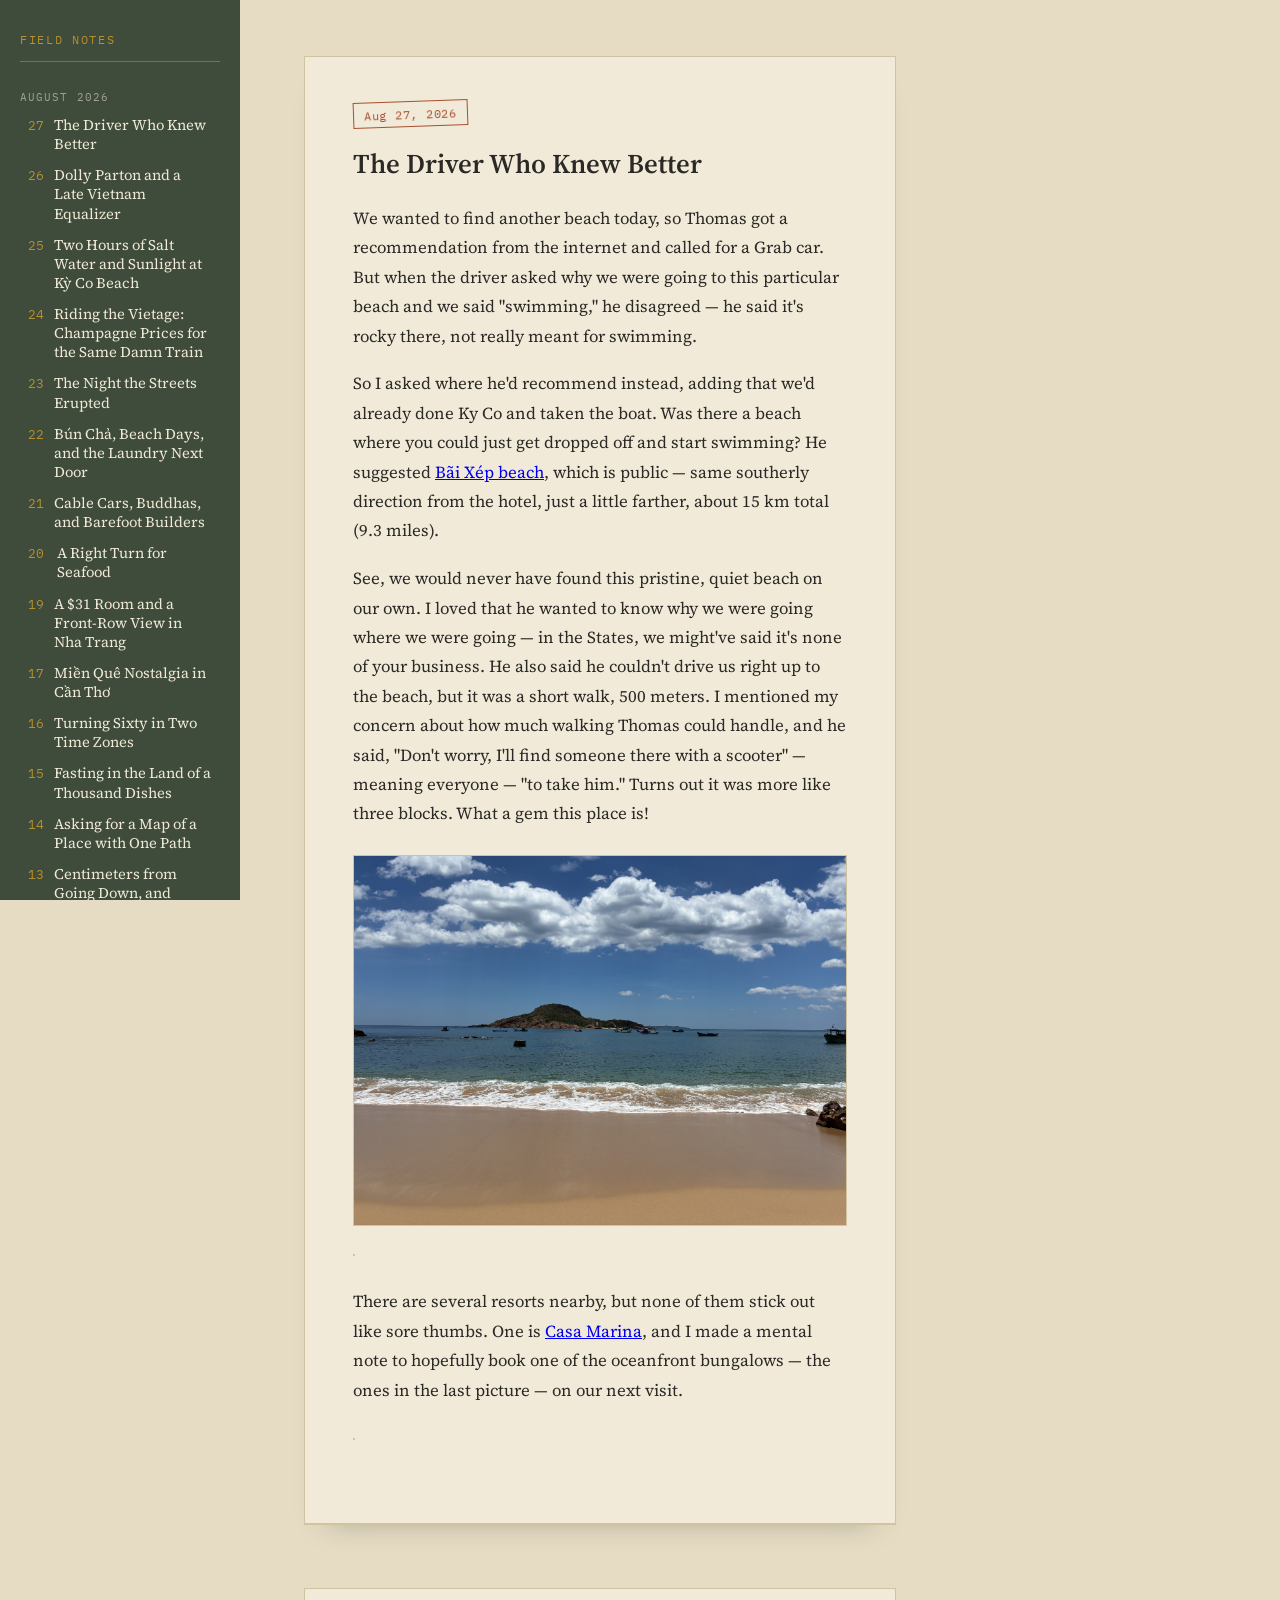
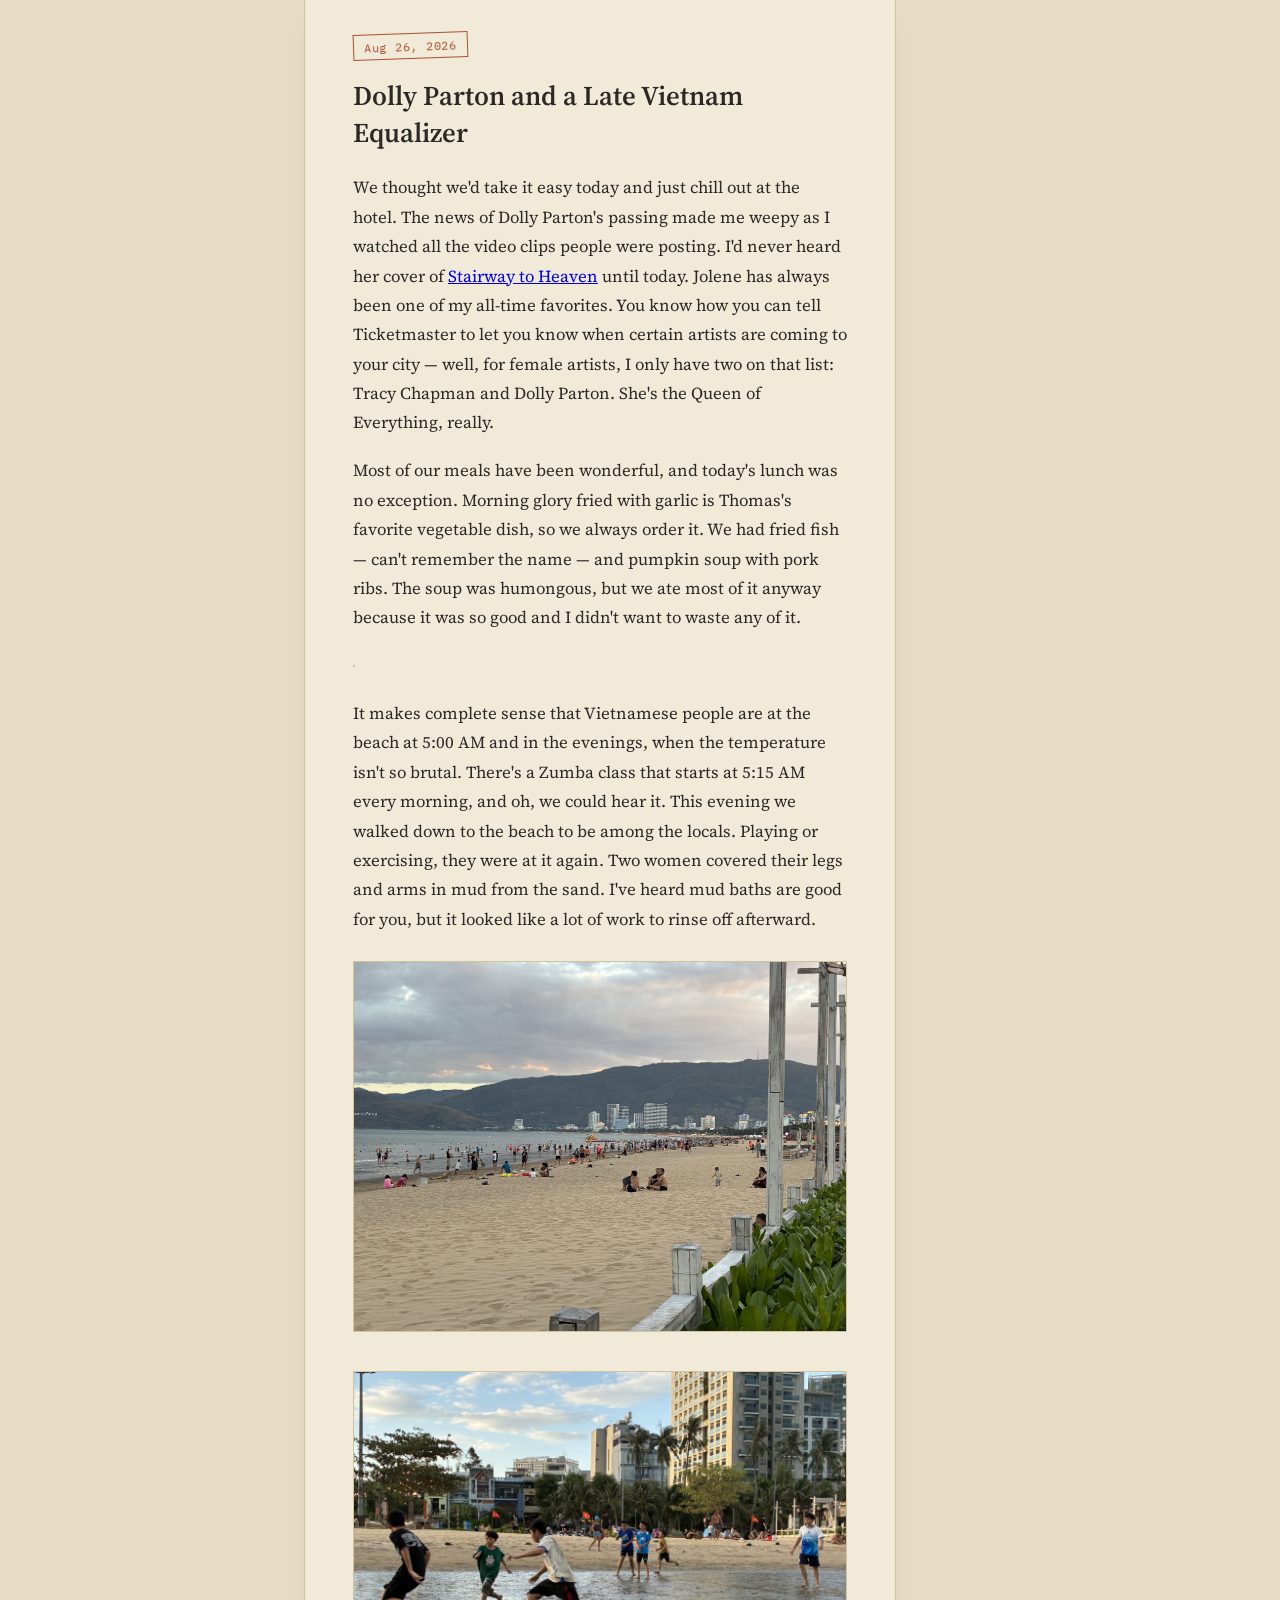
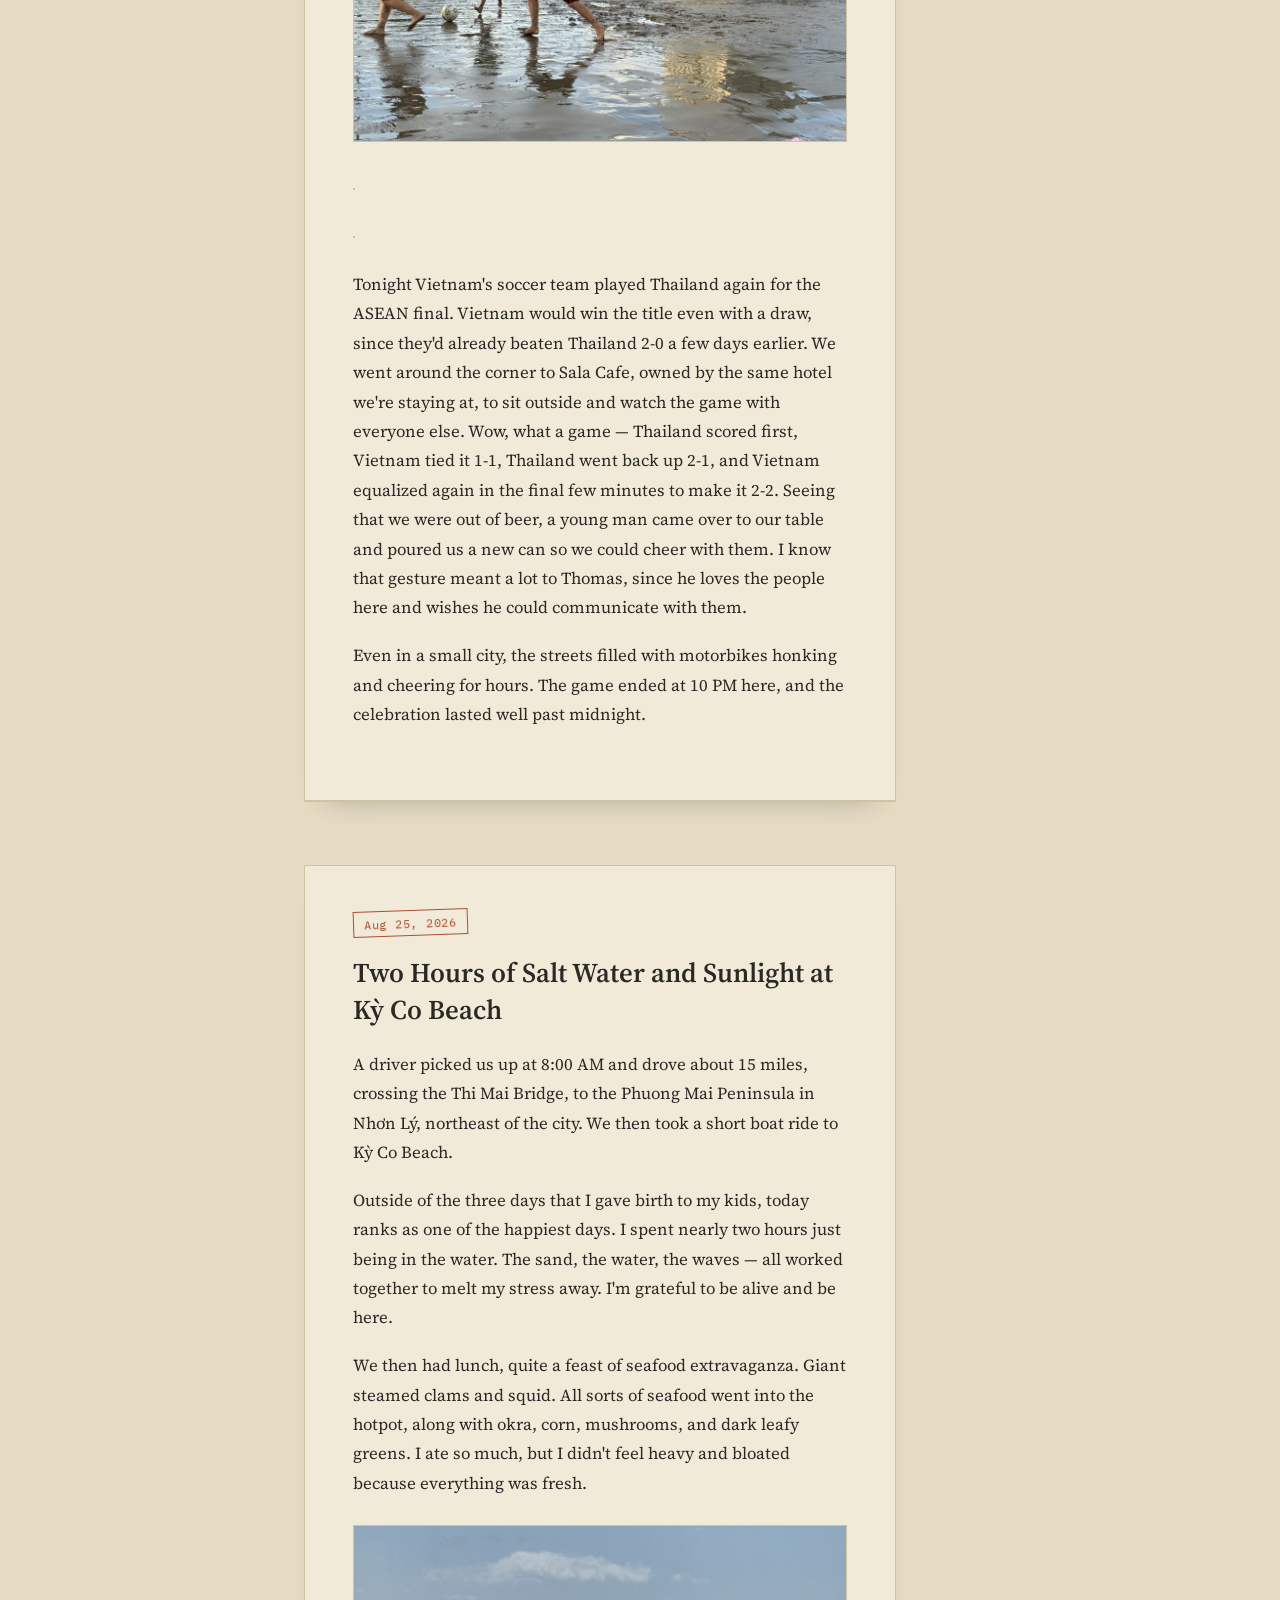
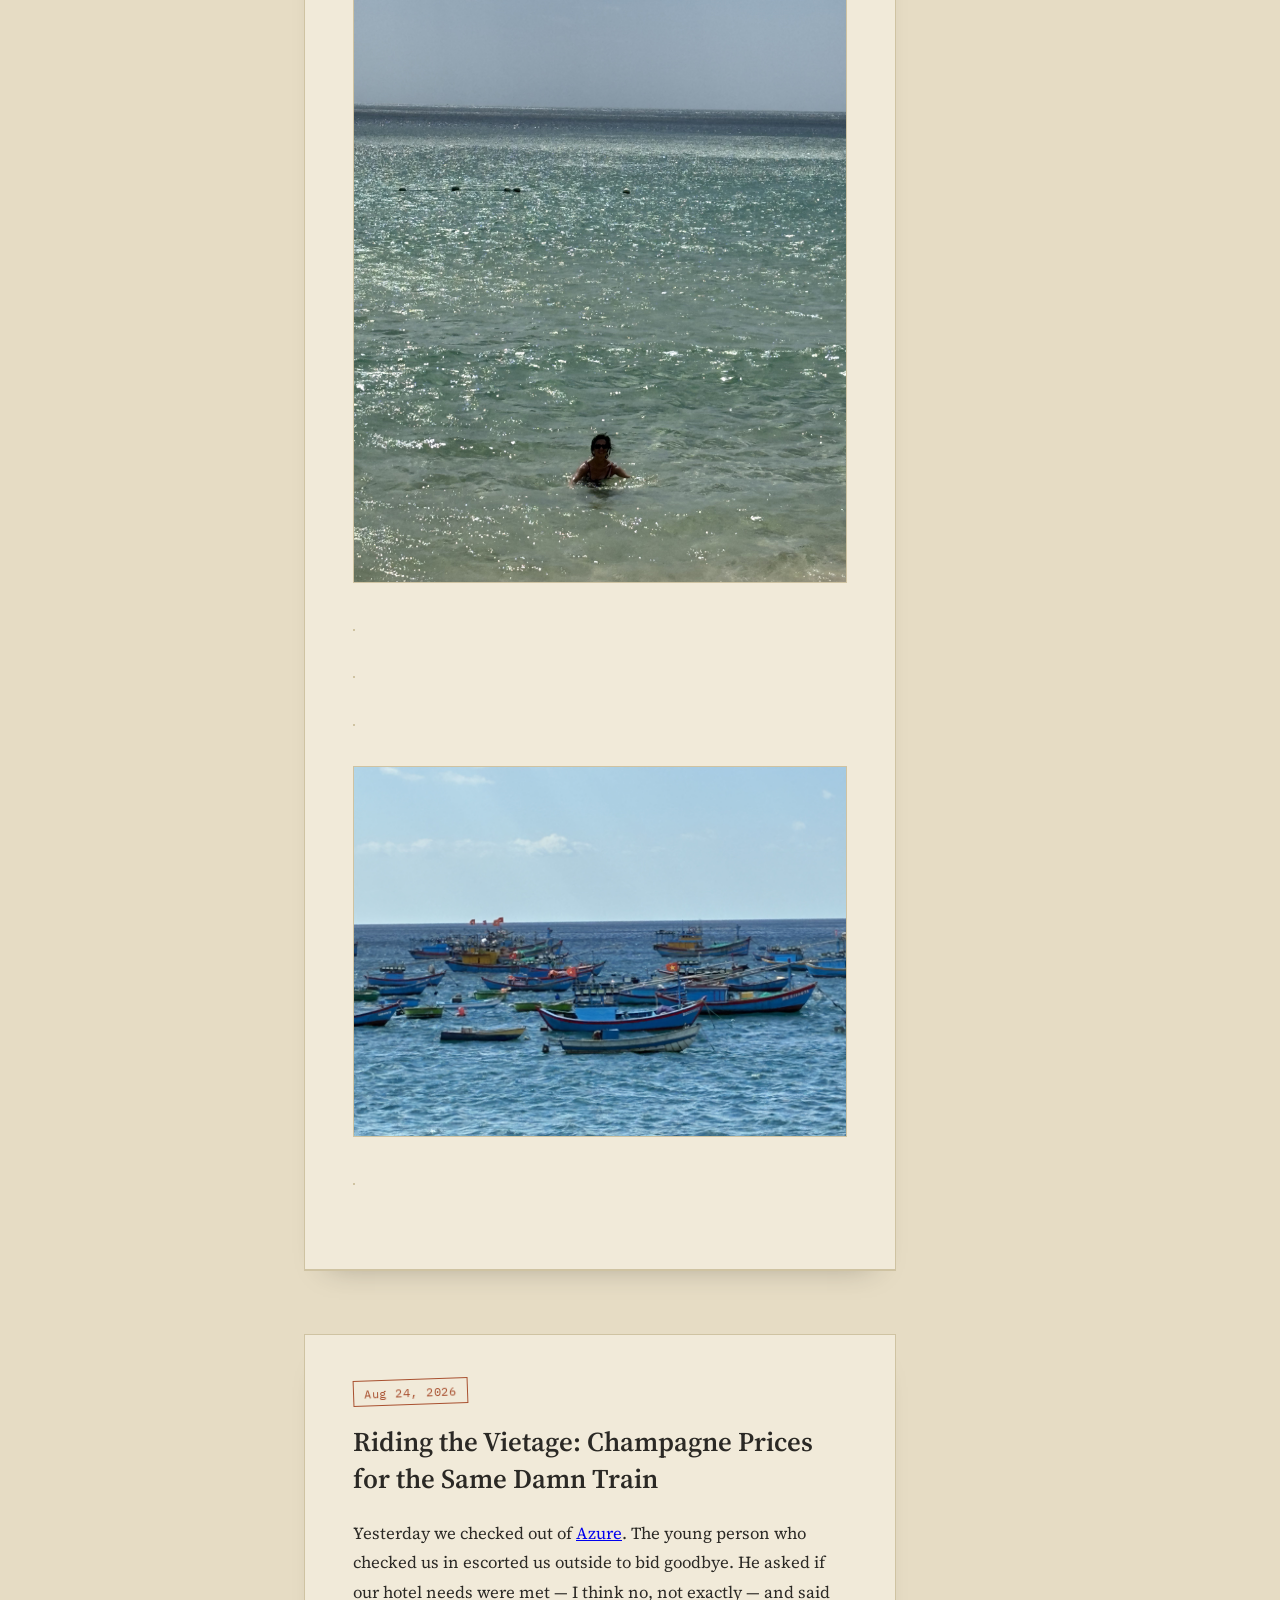
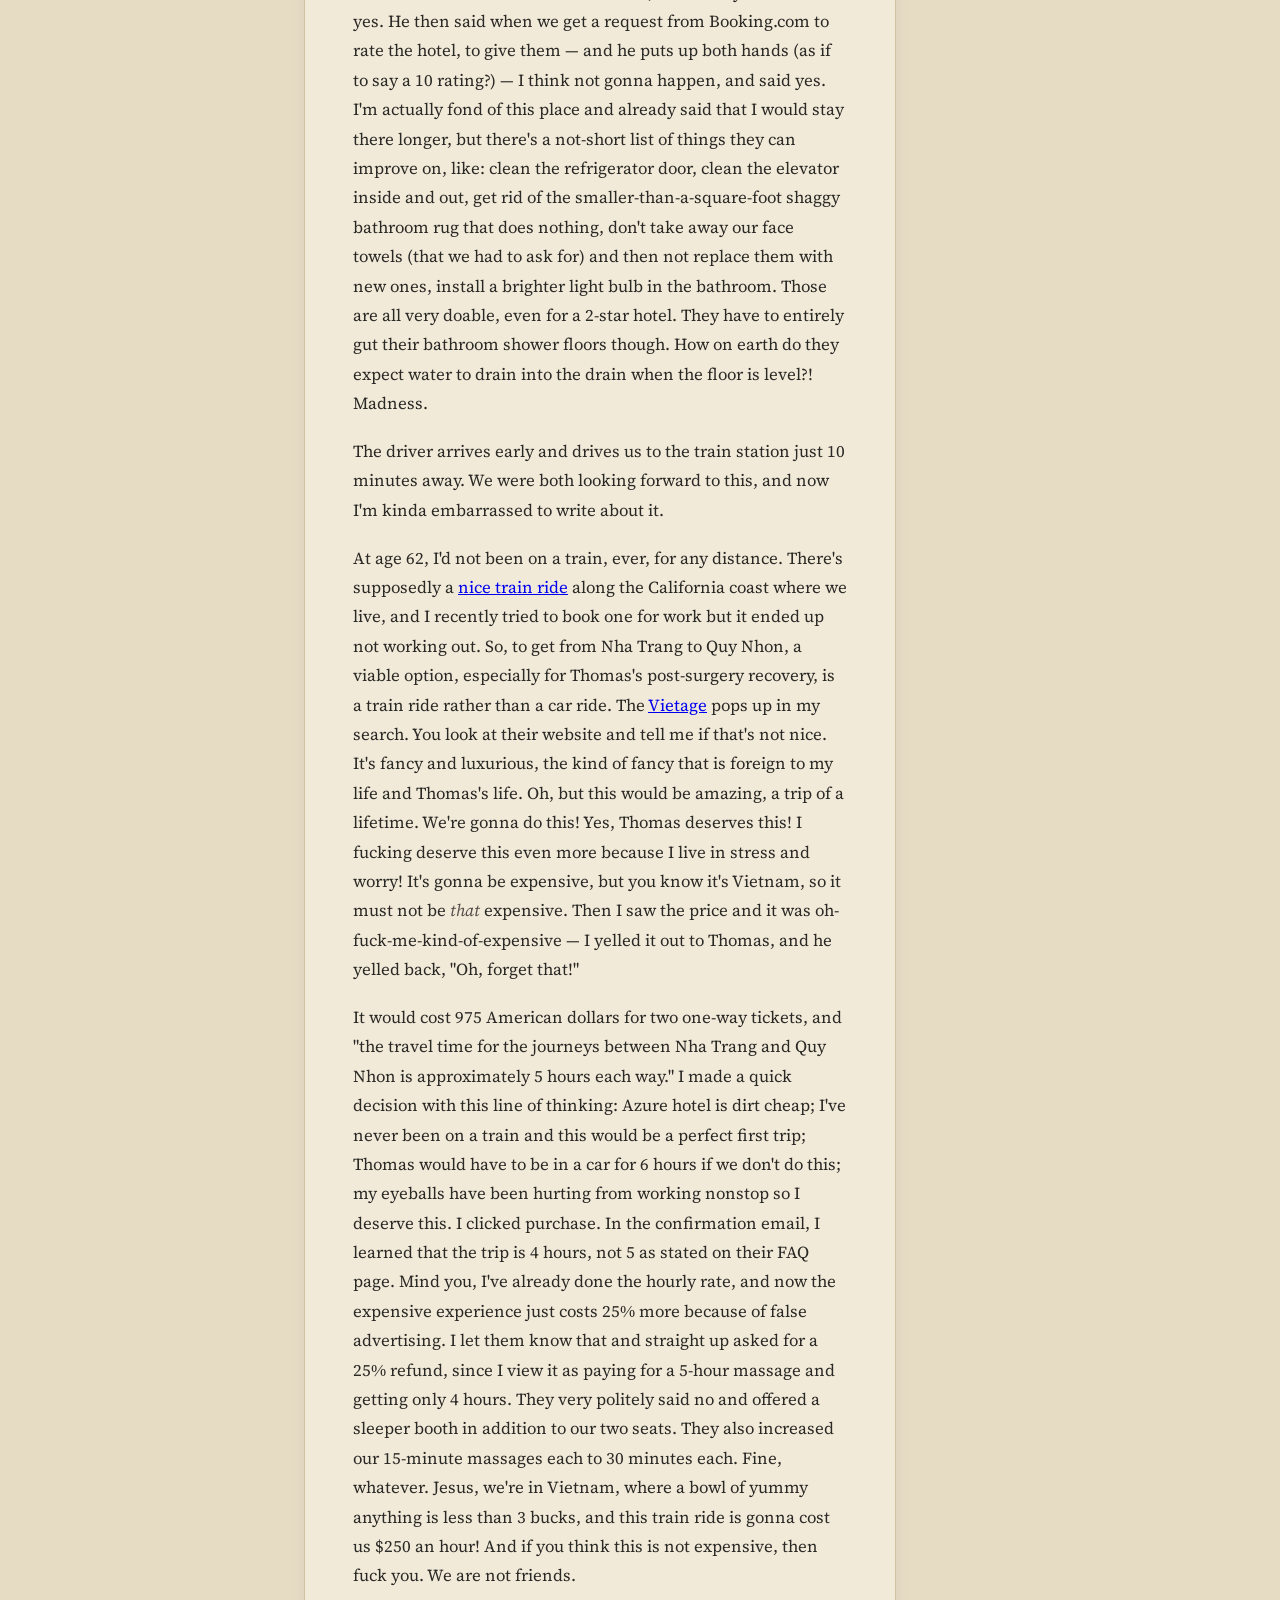
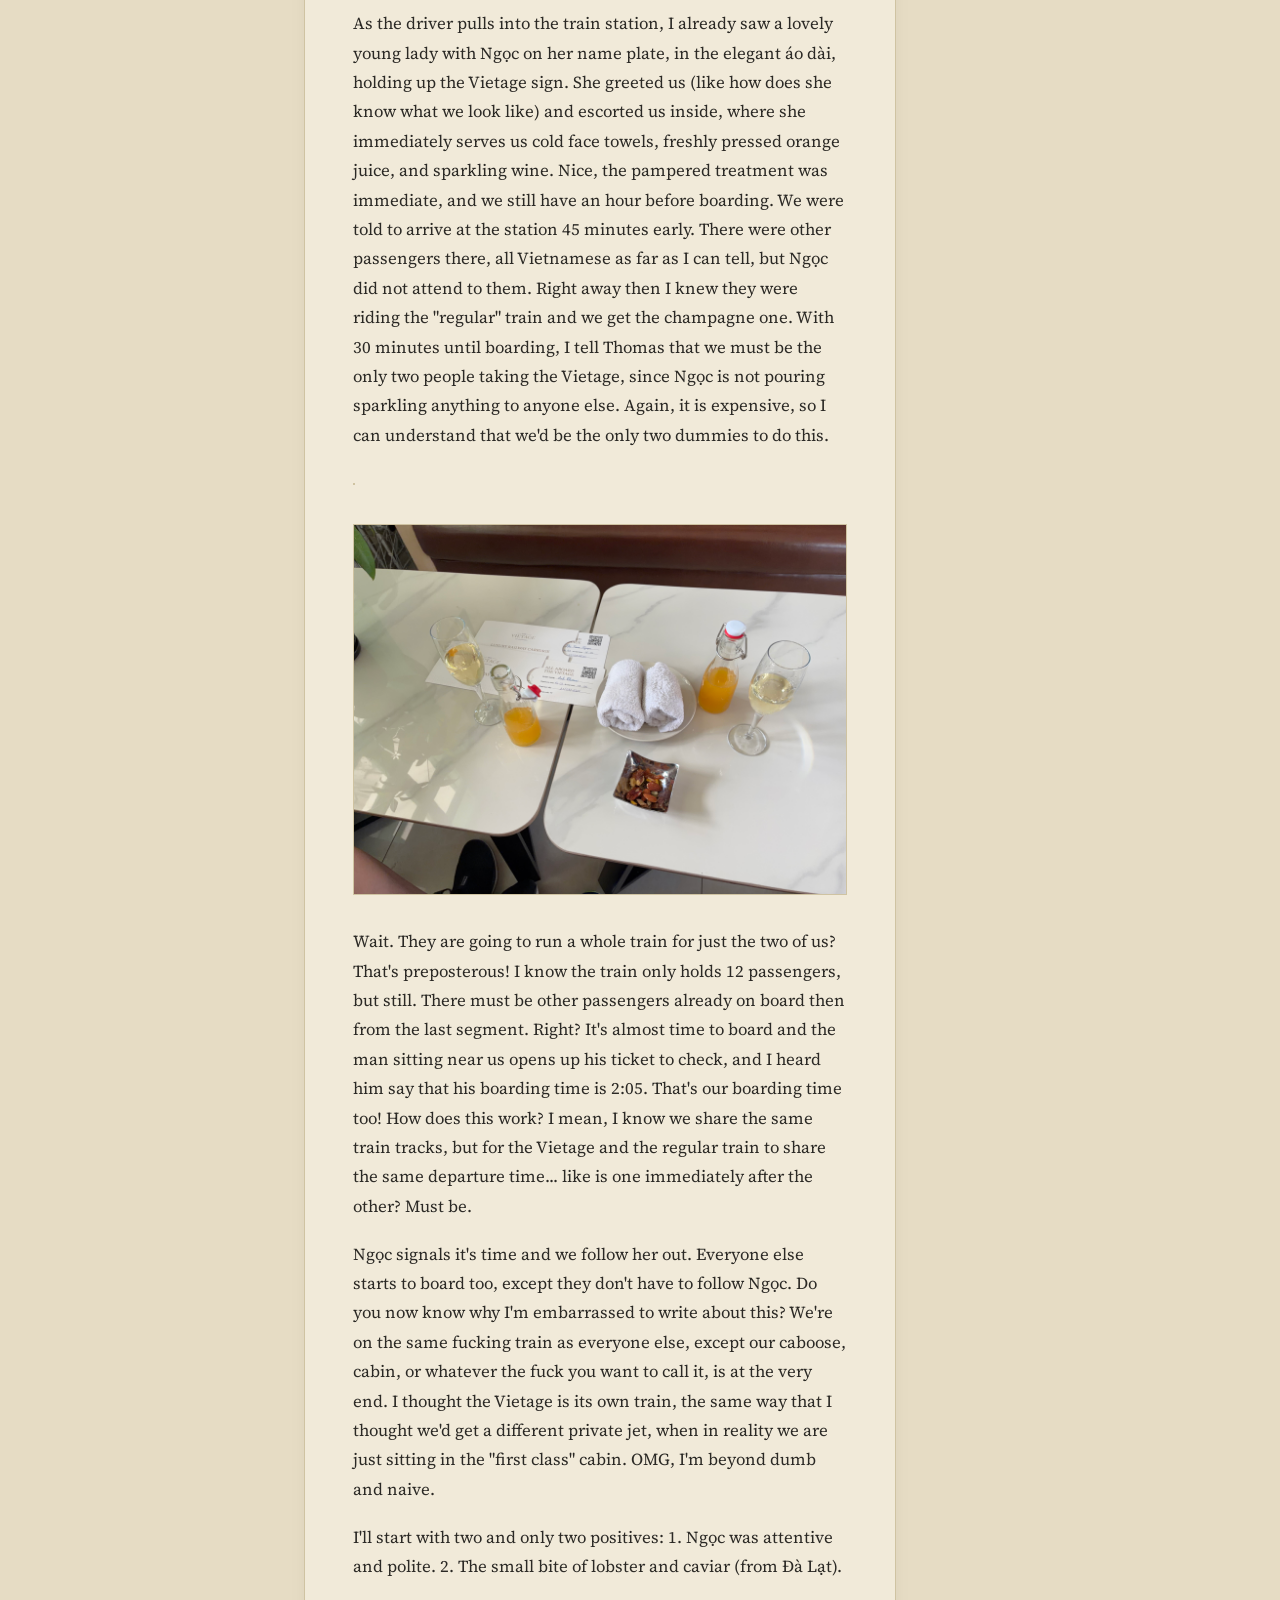
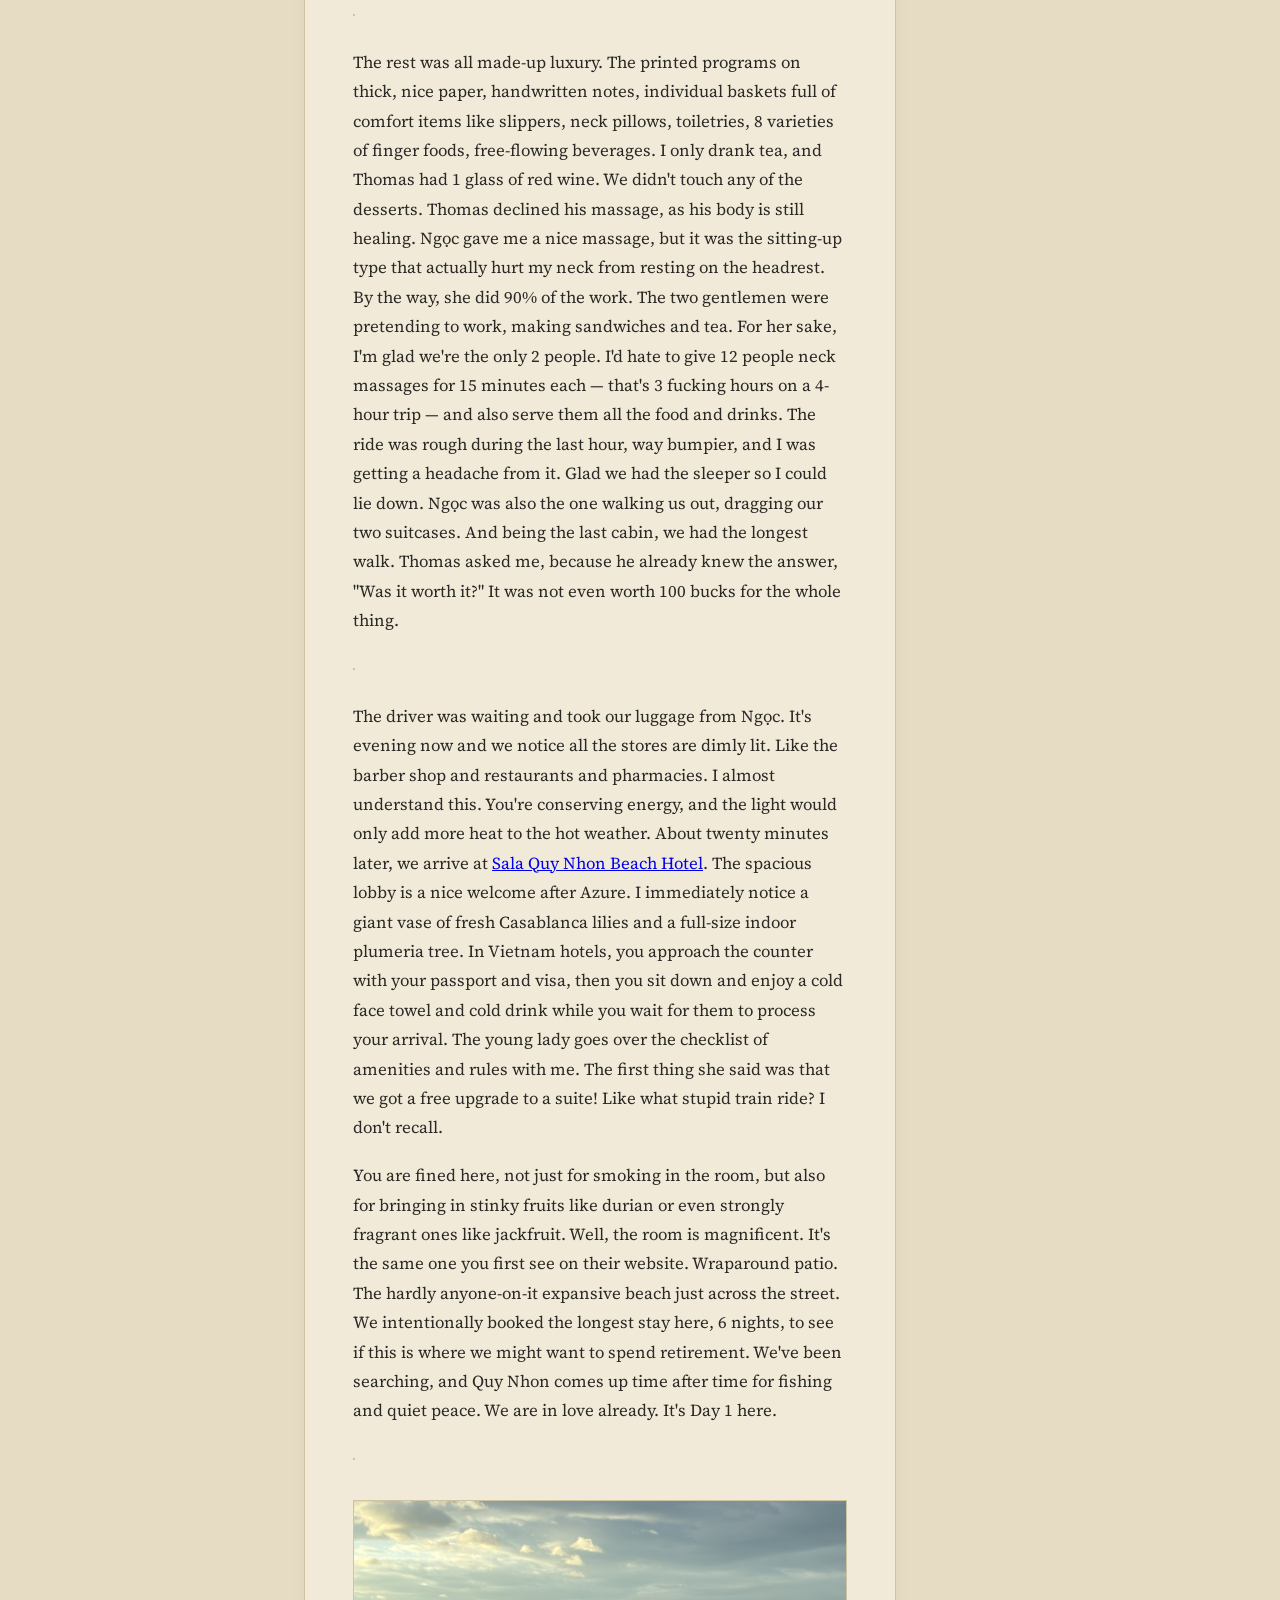
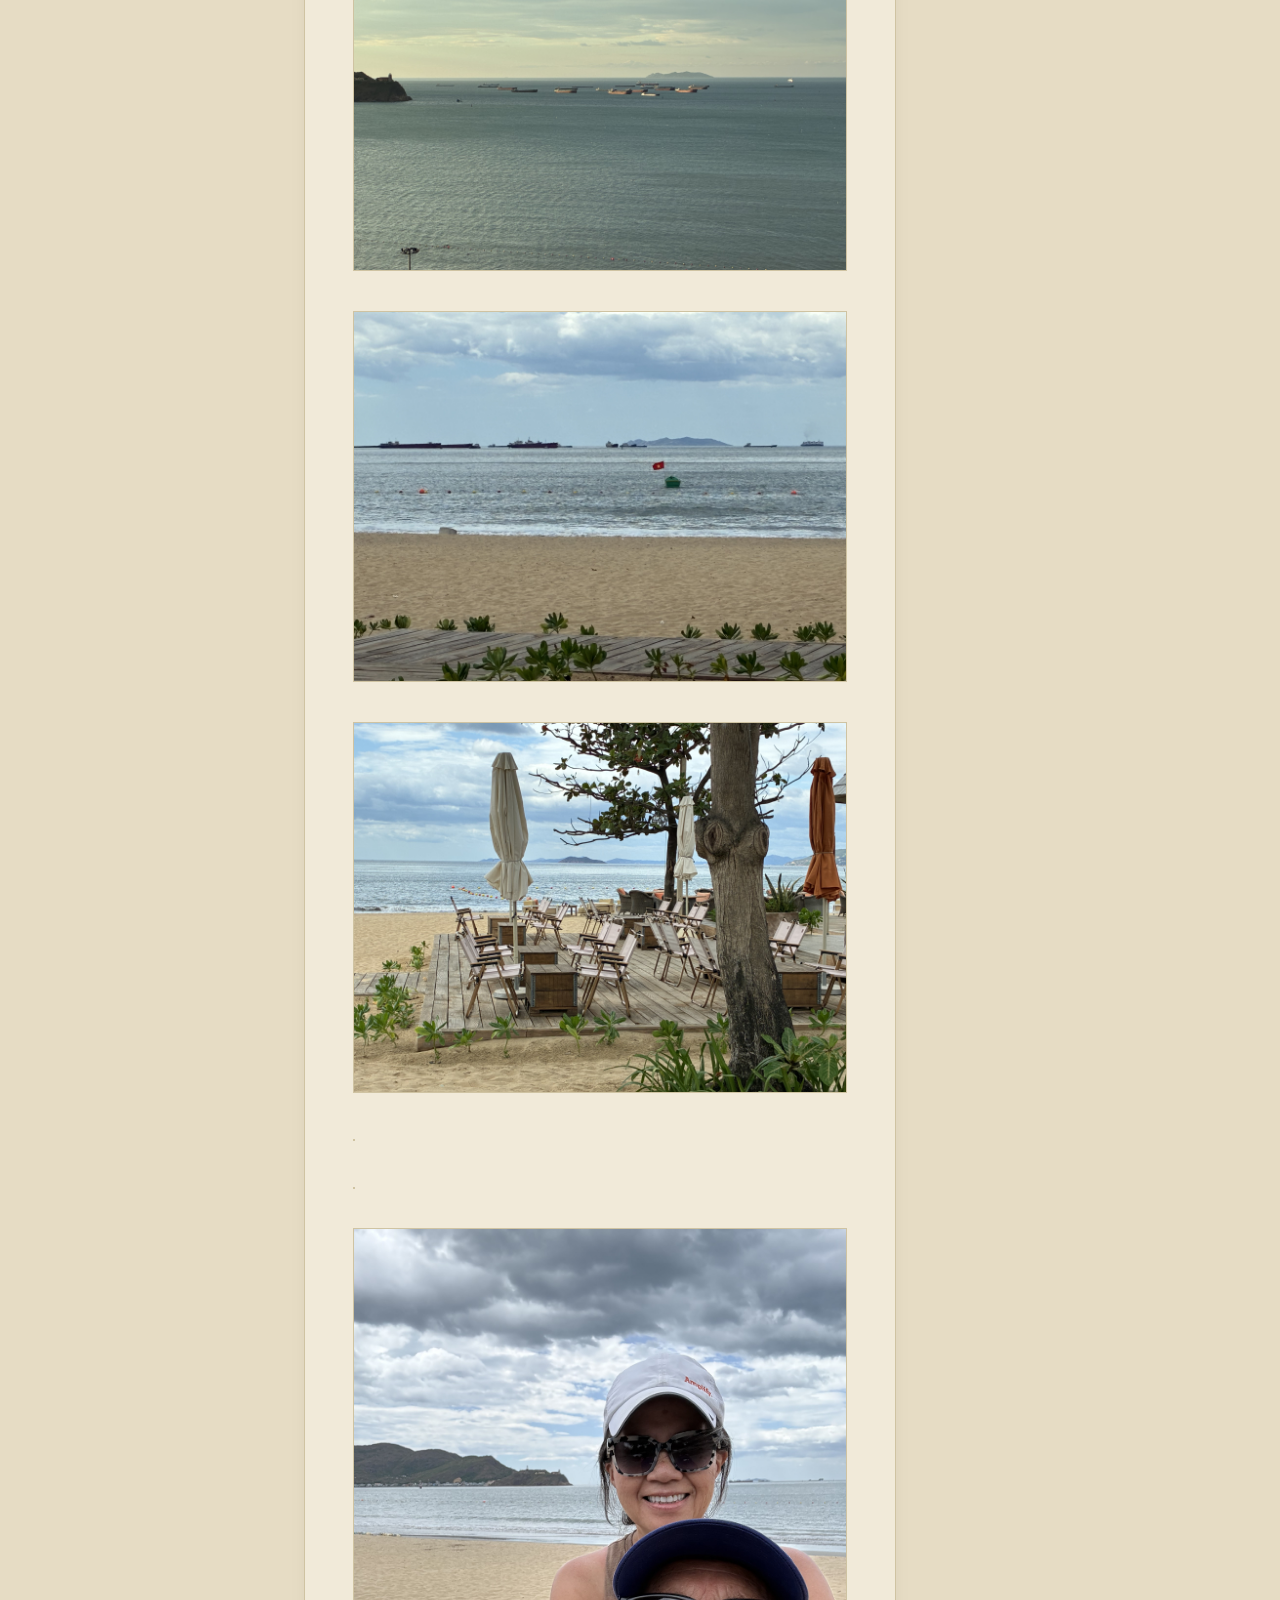
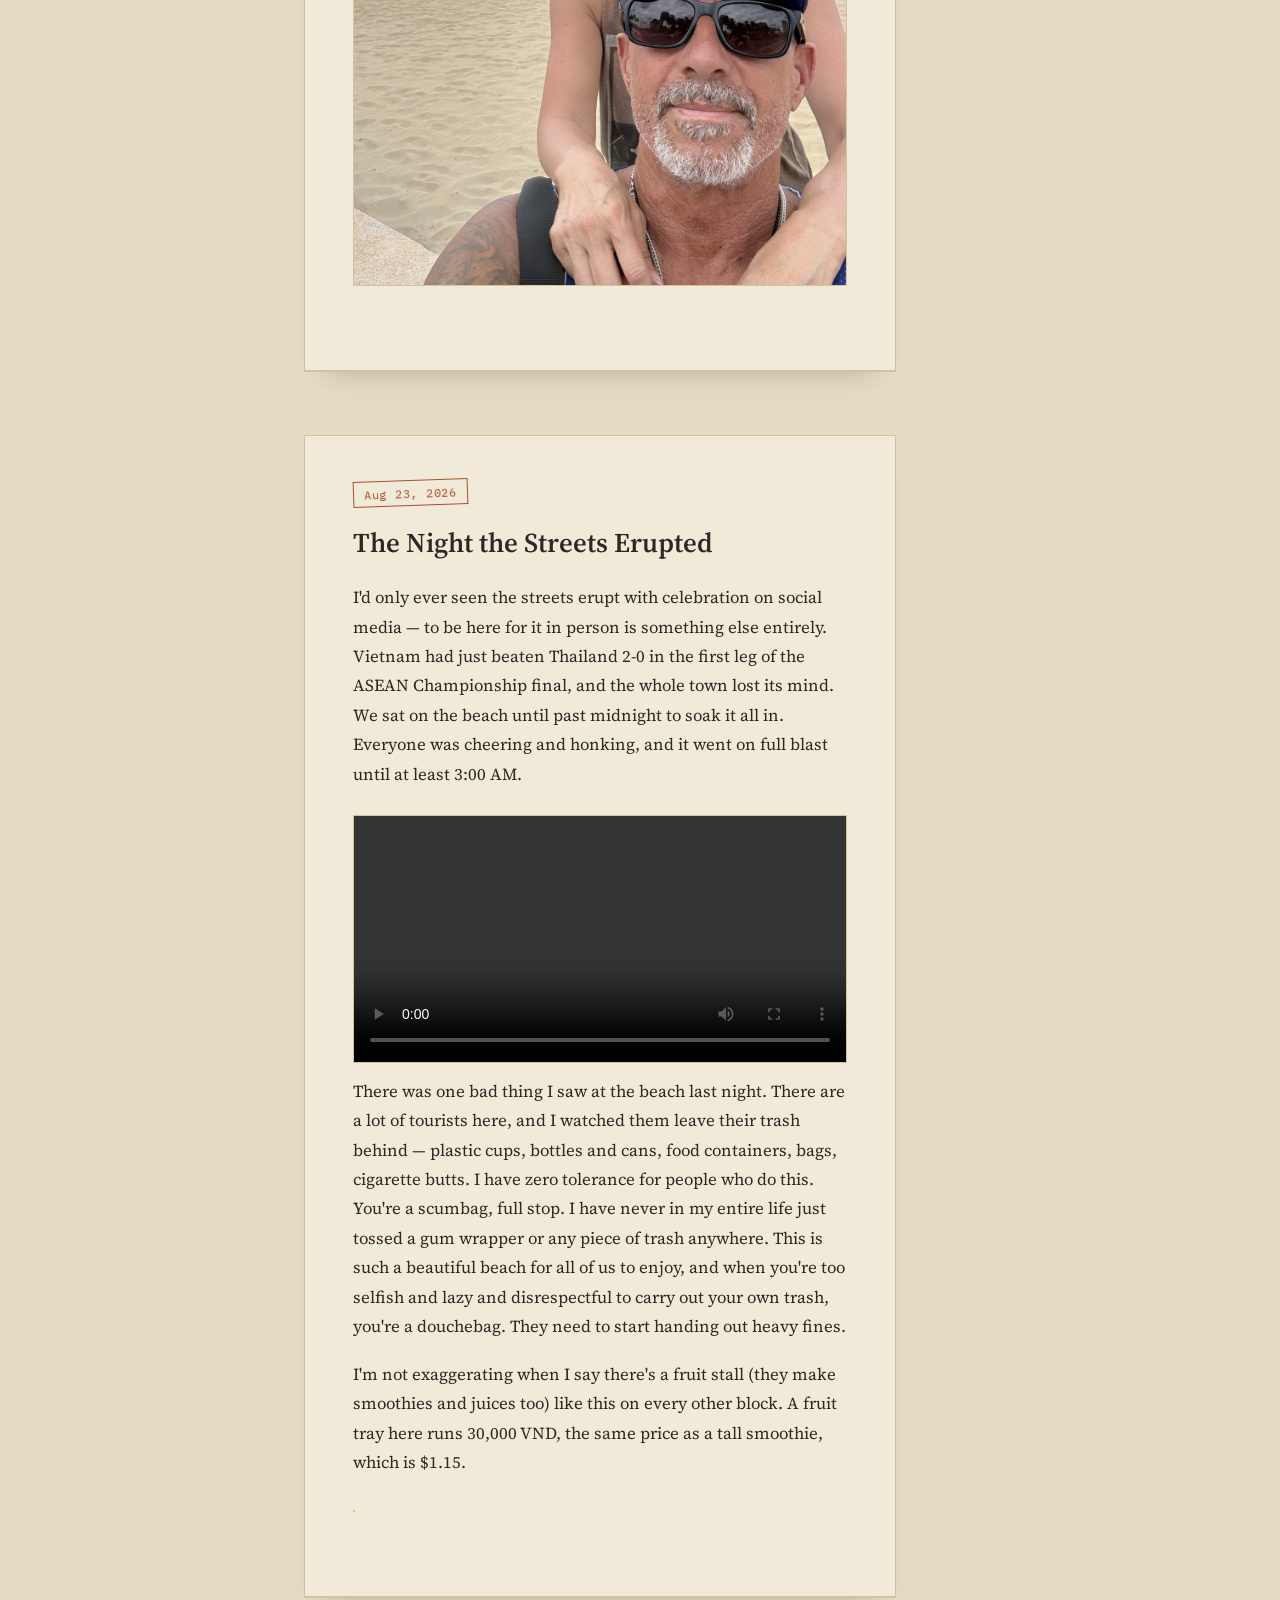
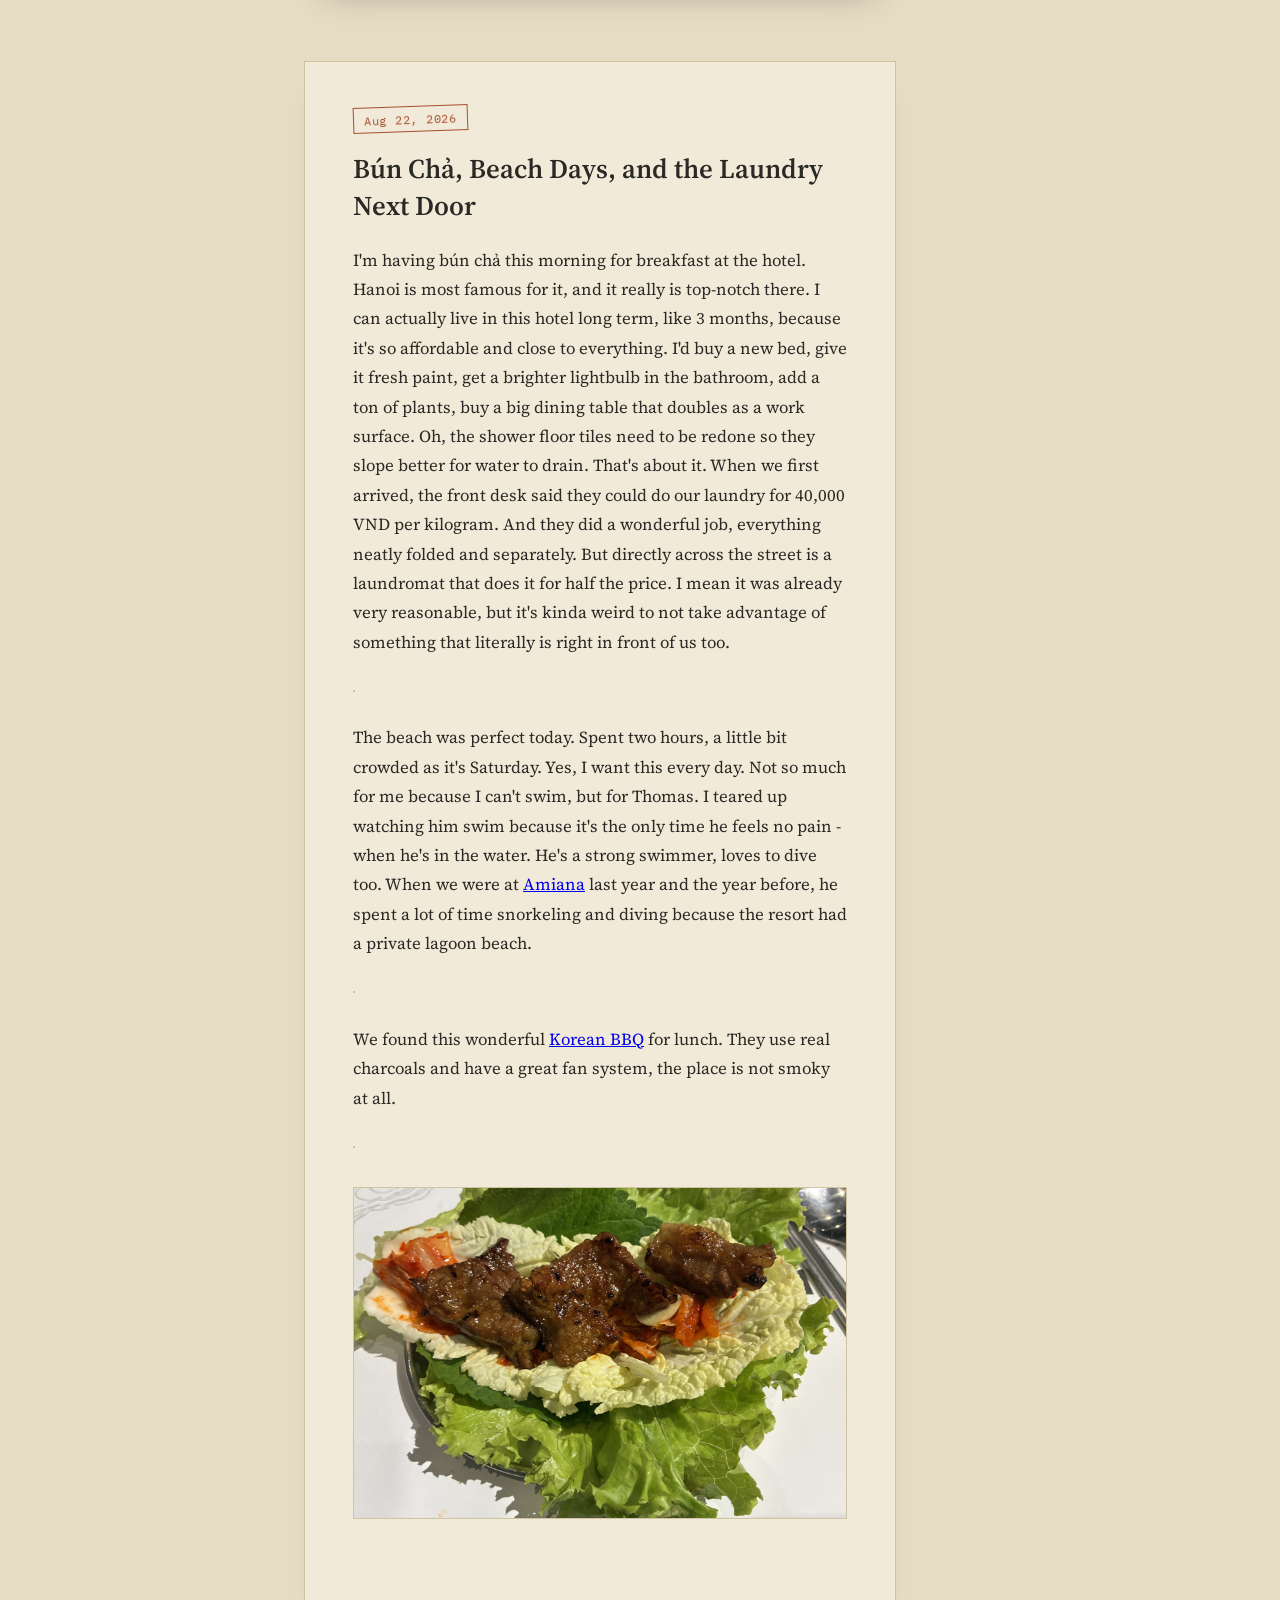
==== site/index.html @ 66e27883 "Update: 2026-08-27 19:24" ====
<!DOCTYPE html>
<html lang="en">
<head>
<meta charset="UTF-8">
<meta name="viewport" content="width=device-width, initial-scale=1.0">
<title>Field Notes · Field Notes</title>
<link rel="stylesheet" href="style.css">
</head>
<body>
<div class="notebook">
  <aside class="spine">
    <div class="spine-title">Field&nbsp;Notes</div>
    <nav class="tabs">
      <div class="tab-month">August 2026</div>
      <a class="tab-entry" href="#2026-08-27"><span class="tab-day">27</span><span class="tab-label">The Driver Who Knew Better</span></a>
      <a class="tab-entry" href="#2026-08-26"><span class="tab-day">26</span><span class="tab-label">Dolly Parton and a Late Vietnam Equalizer</span></a>
      <a class="tab-entry" href="#2026-08-25"><span class="tab-day">25</span><span class="tab-label">Two Hours of Salt Water and Sunlight at Kỳ Co Beach</span></a>
      <a class="tab-entry" href="#2026-08-24"><span class="tab-day">24</span><span class="tab-label">Riding the Vietage: Champagne Prices for the Same Damn Train</span></a>
      <a class="tab-entry" href="#2026-08-23"><span class="tab-day">23</span><span class="tab-label">The Night the Streets Erupted</span></a>
      <a class="tab-entry" href="#2026-08-22"><span class="tab-day">22</span><span class="tab-label">Bún Chả, Beach Days, and the Laundry Next Door</span></a>
      <a class="tab-entry" href="#2026-08-21"><span class="tab-day">21</span><span class="tab-label">Cable Cars, Buddhas, and Barefoot Builders</span></a>
      <a class="tab-entry" href="#2026-08-20"><span class="tab-day">20</span><span class="tab-label">A Right Turn for Seafood</span></a>
      <a class="tab-entry" href="#2026-08-19"><span class="tab-day">19</span><span class="tab-label">A $31 Room and a Front-Row View in Nha Trang</span></a>
      <a class="tab-entry" href="#2026-08-17"><span class="tab-day">17</span><span class="tab-label">Miền Quê Nostalgia in Cần Thơ</span></a>
      <a class="tab-entry" href="#2026-08-16"><span class="tab-day">16</span><span class="tab-label">Turning Sixty in Two Time Zones</span></a>
      <a class="tab-entry" href="#2026-08-15"><span class="tab-day">15</span><span class="tab-label">Fasting in the Land of a Thousand Dishes</span></a>
      <a class="tab-entry" href="#2026-08-14"><span class="tab-day">14</span><span class="tab-label">Asking for a Map of a Place with One Path</span></a>
      <a class="tab-entry" href="#2026-08-13"><span class="tab-day">13</span><span class="tab-label">Centimeters from Going Down, and Other Acts of Trust</span></a>
      <a class="tab-entry" href="#2026-08-12"><span class="tab-day">12</span><span class="tab-label">Alive at 1 AM, Wide Awake in Saigon</span></a>
      <a class="tab-entry" href="#2026-08-11"><span class="tab-day">11</span><span class="tab-label">Excitement Doesn't Kick In Until Hour Twenty-Four</span></a>
      <a class="tab-entry" href="#2026-08-10"><span class="tab-day">10</span><span class="tab-label">Lucked Out on Two Economy Seats</span></a>
      <a class="tab-entry" href="#2026-08-09"><span class="tab-day">09</span><span class="tab-label">Sixteen Years of Slavery and Other Airport Wisdom</span></a>
      <a class="tab-entry" href="#2026-08-08"><span class="tab-day">08</span><span class="tab-label">iCloud Tried to Kill the Talk. The Talk Won.</span></a>
    </nav>
  </aside>
  <main class="pages">
    
    <article class="page" id="2026-08-27">
      <div class="stamp">
        <span class="stamp-date">Aug 27, 2026</span>
        
      </div>
      <h1>The Driver Who Knew Better</h1>
      <div class="prose">
        <p>We wanted to find another beach today, so Thomas got a recommendation from the internet and called for a Grab car. But when the driver asked why we were going to this particular beach and we said "swimming," he disagreed — he said it's rocky there, not really meant for swimming.</p>
<p>So I asked where he'd recommend instead, adding that we'd already done Ky Co and taken the boat. Was there a beach where you could just get dropped off and start swimming? He suggested <a href="https://www.google.com/maps/place/B%C3%A3i+X%C3%A9p+-+Quy+Nh%C6%A1n/@13.6846256,109.231308,3a,75y,90t/data=!3m8!1e2!3m6!1sCIABIhANX5TpdEFJ8VpanOGhF-KJ!2e10!3e12!6shttps:%2F%2Flh3.googleusercontent.com%2Fgps-cs-s%2FAHRPTWm8QJ_0fS1NCwEKlWupnNWAcEKwy7grR77UoaNiBWkxLi4plmge8fv8f8STn2Qa_iWt2F01ebF5DQ-VyVue2m1H-4k6cZ3SLyWm0U0_xW-gpZeWS66zBkHK38w_bAijJ_5rDa1AVqu7oU4i%3Dw86-h186-k-no!7i1848!8i4000!4m23!1m15!4m14!1m6!1m2!1s0x316f6dfcbebd0b83:0x87331816c1ec71d9!2zS2jDoWNoIHPhuqFuIFNhbGEgUXV5IE5oxqFuLCAxMjYvMjcgSGFpIELDoCBUcsawbmcsIFAsIFF1eSBOaMahbiwgR2lhIExhaSwgVmlldG5hbQ!2m2!1d109.2294966!2d13.7724285!1m6!1m2!1s0x316f72861b677905:0x9ee3fcfc76f514c8!2zQ2FzYSBNYXJpbmEgUmVzb3J0LCBRdeG7kWMgbOG7mSAxRCwgS2h1IFBo4buRIDEsIELDo2kgWMOpcCwgUGjGsOG7nW5nIEdo4buBbmggUsOhbmcsLCBRdXkgTmjGoW4gTmFtLCBHaWEgTGFpLCBWaWV0bmFt!2m2!1d109.2301316!2d13.6848891!3m6!1s0x316f73ea5a2c7a81:0x42891c9fd74b613d!8m2!3d13.6846256!4d109.231308!10e5!16s%2Fg%2F11fn98h59f?entry=ttu&amp;g_ep=EgoyMDI2MDgyNC4wIKXMDSoASAFQAw%3D%3D">Bãi Xép beach</a>, which is public — same southerly direction from the hotel, just a little farther, about 15 km total (9.3 miles).</p>
<p>See, we would never have found this pristine, quiet beach on our own. I loved that he wanted to know why we were going where we were going — in the States, we might've said it's none of your business. He also said he couldn't drive us right up to the beach, but it was a short walk, 500 meters. I mentioned my concern about how much walking Thomas could handle, and he said, "Don't worry, I'll find someone there with a scooter" — meaning everyone — "to take him." Turns out it was more like three blocks. What a gem this place is!</p>
<p><img alt="" src="images/2026-08-27/IMG_2285.jpeg" />
<img alt="" src="images/2026-08-27/IMG_2286.jpeg" /></p>
<p>There are several resorts nearby, but none of them stick out like sore thumbs. One is <a href="https://casaresort.com.vn/">Casa Marina</a>, and I made a mental note to hopefully book one of the oceanfront bungalows — the ones in the last picture — on our next visit.</p>
<p><img alt="" src="images/2026-08-27/IMG_2287.jpeg" /></p>
      </div>
    </article>


    <article class="page" id="2026-08-26">
      <div class="stamp">
        <span class="stamp-date">Aug 26, 2026</span>
        
      </div>
      <h1>Dolly Parton and a Late Vietnam Equalizer</h1>
      <div class="prose">
        <p>We thought we'd take it easy today and just chill out at the hotel. The news of Dolly Parton's passing made me weepy as I watched all the video clips people were posting. I'd never heard her cover of <a href="https://www.youtube.com/watch?v=fw_Codf29Pw">Stairway to Heaven</a> until today. Jolene has always been one of my all-time favorites. You know how you can tell Ticketmaster to let you know when certain artists are coming to your city — well, for female artists, I only have two on that list: Tracy Chapman and Dolly Parton. She's the Queen of Everything, really.</p>
<p>Most of our meals have been wonderful, and today's lunch was no exception. Morning glory fried with garlic is Thomas's favorite vegetable dish, so we always order it. We had fried fish — can't remember the name — and pumpkin soup with pork ribs. The soup was humongous, but we ate most of it anyway because it was so good and I didn't want to waste any of it.</p>
<p><img alt="" src="images/2026-08-26/IMG_2267.jpeg" /></p>
<p>It makes complete sense that Vietnamese people are at the beach at 5:00 AM and in the evenings, when the temperature isn't so brutal. There's a Zumba class that starts at 5:15 AM every morning, and oh, we could hear it. This evening we walked down to the beach to be among the locals. Playing or exercising, they were at it again. Two women covered their legs and arms in mud from the sand. I've heard mud baths are good for you, but it looked like a lot of work to rinse off afterward.</p>
<p><img alt="" src="images/2026-08-26/IMG_2277.jpeg" /></p>
<p><img alt="" src="images/2026-08-26/IMG_2273.jpeg" /></p>
<p><img alt="" src="images/2026-08-26/IMG_2279.jpeg" /></p>
<p><img alt="" src="images/2026-08-26/IMG_2280.jpeg" /></p>
<p>Tonight Vietnam's soccer team played Thailand again for the ASEAN final. Vietnam would win the title even with a draw, since they'd already beaten Thailand 2-0 a few days earlier. We went around the corner to Sala Cafe, owned by the same hotel we're staying at, to sit outside and watch the game with everyone else. Wow, what a game — Thailand scored first, Vietnam tied it 1-1, Thailand went back up 2-1, and Vietnam equalized again in the final few minutes to make it 2-2. Seeing that we were out of beer, a young man came over to our table and poured us a new can so we could cheer with them. I know that gesture meant a lot to Thomas, since he loves the people here and wishes he could communicate with them.</p>
<p>Even in a small city, the streets filled with motorbikes honking and cheering for hours. The game ended at 10 PM here, and the celebration lasted well past midnight.</p>
      </div>
    </article>


    <article class="page" id="2026-08-25">
      <div class="stamp">
        <span class="stamp-date">Aug 25, 2026</span>
        
      </div>
      <h1>Two Hours of Salt Water and Sunlight at Kỳ Co Beach</h1>
      <div class="prose">
        <p>A driver picked us up at 8:00 AM and drove about 15 miles, crossing the Thi Mai Bridge, to the Phuong Mai Peninsula in Nhơn Lý, northeast of the city. We then took a short boat ride to Kỳ Co Beach.</p>
<p>Outside of the three days that I gave birth to my kids, today ranks as one of the happiest days. I spent nearly two hours just being in the water. The sand, the water, the waves — all worked together to melt my stress away. I'm grateful to be alive and be here.</p>
<p>We then had lunch, quite a feast of seafood extravaganza. Giant steamed clams and squid. All sorts of seafood went into the hotpot, along with okra, corn, mushrooms, and dark leafy greens. I ate so much, but I didn't feel heavy and bloated because everything was fresh.</p>
<p><img alt="" src="images/2026-08-25/IMG_4445.jpeg" /></p>
<p><img alt="" src="images/2026-08-25/IMG_2253.jpeg" /></p>
<p><img alt="" src="images/2026-08-25/IMG_2258.jpeg" /></p>
<p><img alt="" src="images/2026-08-25/IMG_2262.jpeg" /></p>
<p><img alt="" src="images/2026-08-25/IMG_2254.jpeg" /></p>
<p><img alt="" src="images/2026-08-25/IMG_2266.jpeg" /></p>
      </div>
    </article>


    <article class="page" id="2026-08-24">
      <div class="stamp">
        <span class="stamp-date">Aug 24, 2026</span>
        
      </div>
      <h1>Riding the Vietage: Champagne Prices for the Same Damn Train</h1>
      <div class="prose">
        <p>Yesterday we checked out of <a href="https://www.azuragold.com/">Azure</a>. The young person who checked us in escorted us outside to bid goodbye. He asked if our hotel needs were met — I think no, not exactly — and said yes. He then said when we get a request from Booking.com to rate the hotel, to give them — and he puts up both hands (as if to say a 10 rating?) — I think not gonna happen, and said yes. I'm actually fond of this place and already said that I would stay there longer, but there's a not-short list of things they can improve on, like: clean the refrigerator door, clean the elevator inside and out, get rid of the smaller-than-a-square-foot shaggy bathroom rug that does nothing, don't take away our face towels (that we had to ask for) and then not replace them with new ones, install a brighter light bulb in the bathroom. Those are all very doable, even for a 2-star hotel. They have to entirely gut their bathroom shower floors though. How on earth do they expect water to drain into the drain when the floor is level?! Madness.</p>
<p>The driver arrives early and drives us to the train station just 10 minutes away. We were both looking forward to this, and now I'm kinda embarrassed to write about it.</p>
<p>At age 62, I'd not been on a train, ever, for any distance. There's supposedly a <a href="https://www.pacificsurfliner.com/">nice train ride</a> along the California coast where we live, and I recently tried to book one for work but it ended up not working out. So, to get from Nha Trang to Quy Nhon, a viable option, especially for Thomas's post-surgery recovery, is a train ride rather than a car ride. The <a href="https://www.thevietagetrain.com/">Vietage</a> pops up in my search. You look at their website and tell me if that's not nice. It's fancy and luxurious, the kind of fancy that is foreign to my life and Thomas's life. Oh, but this would be amazing, a trip of a lifetime. We're gonna do this! Yes, Thomas deserves this! I fucking deserve this even more because I live in stress and worry! It's gonna be expensive, but you know it's Vietnam, so it must not be <em>that</em> expensive. Then I saw the price and it was oh-fuck-me-kind-of-expensive — I yelled it out to Thomas, and he yelled back, "Oh, forget that!"</p>
<p>It would cost 975 American dollars for two one-way tickets, and "the travel time for the journeys between Nha Trang and Quy Nhon is approximately 5 hours each way." I made a quick decision with this line of thinking: Azure hotel is dirt cheap; I've never been on a train and this would be a perfect first trip; Thomas would have to be in a car for 6 hours if we don't do this; my eyeballs have been hurting from working nonstop so I deserve this. I clicked purchase. In the confirmation email, I learned that the trip is 4 hours, not 5 as stated on their FAQ page. Mind you, I've already done the hourly rate, and now the expensive experience just costs 25% more because of false advertising. I let them know that and straight up asked for a 25% refund, since I view it as paying for a 5-hour massage and getting only 4 hours. They very politely said no and offered a sleeper booth in addition to our two seats. They also increased our 15-minute massages each to 30 minutes each. Fine, whatever. Jesus, we're in Vietnam, where a bowl of yummy anything is less than 3 bucks, and this train ride is gonna cost us $250 an hour! And if you think this is not expensive, then fuck you. We are not friends.</p>
<p>As the driver pulls into the train station, I already saw a lovely young lady with Ngọc on her name plate, in the elegant áo dài, holding up the Vietage sign. She greeted us (like how does she know what we look like) and escorted us inside, where she immediately serves us cold face towels, freshly pressed orange juice, and sparkling wine. Nice, the pampered treatment was immediate, and we still have an hour before boarding. We were told to arrive at the station 45 minutes early. There were other passengers there, all Vietnamese as far as I can tell, but Ngọc did not attend to them. Right away then I knew they were riding the "regular" train and we get the champagne one. With 30 minutes until boarding, I tell Thomas that we must be the only two people taking the Vietage, since Ngọc is not pouring sparkling anything to anyone else. Again, it is expensive, so I can understand that we'd be the only two dummies to do this.</p>
<p><img alt="" src="images/2026-08-24/IMG_2216.jpeg" /></p>
<p><img alt="" src="images/2026-08-24/IMG_2214.JPG" /></p>
<p>Wait. They are going to run a whole train for just the two of us? That's preposterous! I know the train only holds 12 passengers, but still. There must be other passengers already on board then from the last segment. Right? It's almost time to board and the man sitting near us opens up his ticket to check, and I heard him say that his boarding time is 2:05. That's our boarding time too! How does this work? I mean, I know we share the same train tracks, but for the Vietage and the regular train to share the same departure time... like is one immediately after the other? Must be.</p>
<p>Ngọc signals it's time and we follow her out. Everyone else starts to board too, except they don't have to follow Ngọc. Do you now know why I'm embarrassed to write about this? We're on the same fucking train as everyone else, except our caboose, cabin, or whatever the fuck you want to call it, is at the very end. I thought the Vietage is its own train, the same way that I thought we'd get a different private jet, when in reality we are just sitting in the "first class" cabin. OMG, I'm beyond dumb and naive.</p>
<p>I'll start with two and only two positives: 1. Ngọc was attentive and polite. 2. The small bite of lobster and caviar (from Đà Lạt).</p>
<p><img alt="" src="images/2026-08-24/IMG_2225.jpeg" /></p>
<p>The rest was all made-up luxury. The printed programs on thick, nice paper, handwritten notes, individual baskets full of comfort items like slippers, neck pillows, toiletries, 8 varieties of finger foods, free-flowing beverages. I only drank tea, and Thomas had 1 glass of red wine. We didn't touch any of the desserts. Thomas declined his massage, as his body is still healing. Ngọc gave me a nice massage, but it was the sitting-up type that actually hurt my neck from resting on the headrest. By the way, she did 90% of the work. The two gentlemen were pretending to work, making sandwiches and tea. For her sake, I'm glad we're the only 2 people. I'd hate to give 12 people neck massages for 15 minutes each — that's 3 fucking hours on a 4-hour trip — and also serve them all the food and drinks. The ride was rough during the last hour, way bumpier, and I was getting a headache from it. Glad we had the sleeper so I could lie down. Ngọc was also the one walking us out, dragging our two suitcases. And being the last cabin, we had the longest walk. Thomas asked me, because he already knew the answer, "Was it worth it?" It was not even worth 100 bucks for the whole thing.</p>
<p><img alt="" src="images/2026-08-24/IMG_2228.jpeg" /></p>
<p>The driver was waiting and took our luggage from Ngọc. It's evening now and we notice all the stores are dimly lit. Like the barber shop and restaurants and pharmacies. I almost understand this. You're conserving energy, and the light would only add more heat to the hot weather. About twenty minutes later, we arrive at <a href="https://salahotelgroup.com/sala-quynhon/">Sala Quy Nhon Beach Hotel</a>. The spacious lobby is a nice welcome after Azure. I immediately notice a giant vase of fresh Casablanca lilies and a full-size indoor plumeria tree. In Vietnam hotels, you approach the counter with your passport and visa, then you sit down and enjoy a cold face towel and cold drink while you wait for them to process your arrival. The young lady goes over the checklist of amenities and rules with me. The first thing she said was that we got a free upgrade to a suite! Like what stupid train ride? I don't recall.</p>
<p>You are fined here, not just for smoking in the room, but also for bringing in stinky fruits like durian or even strongly fragrant ones like jackfruit. Well, the room is magnificent. It's the same one you first see on their website. Wraparound patio. The hardly anyone-on-it expansive beach just across the street. We intentionally booked the longest stay here, 6 nights, to see if this is where we might want to spend retirement. We've been searching, and Quy Nhon comes up time after time for fishing and quiet peace. We are in love already. It's Day 1 here.</p>
<p><img alt="" src="images/2026-08-24/IMG_2243.jpeg" /></p>
<p><img alt="" src="images/2026-08-24/IMG_2244.jpeg" /></p>
<p><img alt="" src="images/2026-08-24/IMG_2246.jpeg" /></p>
<p><img alt="" src="images/2026-08-24/IMG_2247.jpeg" /></p>
<p><img alt="" src="images/2026-08-24/IMG_2249.jpeg" /></p>
<p><img alt="" src="images/2026-08-24/IMG_2251.jpeg" /></p>
<p><img alt="" src="images/2026-08-24/IMG_4426.jpeg" /></p>
      </div>
    </article>


    <article class="page" id="2026-08-23">
      <div class="stamp">
        <span class="stamp-date">Aug 23, 2026</span>
        
      </div>
      <h1>The Night the Streets Erupted</h1>
      <div class="prose">
        <p>I'd only ever seen the streets erupt with celebration on social media — to be here for it in person is something else entirely. Vietnam had just beaten Thailand 2-0 in the first leg of the ASEAN Championship final, and the whole town lost its mind. We sat on the beach until past midnight to soak it all in. Everyone was cheering and honking, and it went on full blast until at least 3:00 AM.</p>
<video controls src="images/2026-08-22/IMG_2209.mov"></video>

<p>There was one bad thing I saw at the beach last night. There are a lot of tourists here, and I watched them leave their trash behind — plastic cups, bottles and cans, food containers, bags, cigarette butts. I have zero tolerance for people who do this. You're a scumbag, full stop. I have never in my entire life just tossed a gum wrapper or any piece of trash anywhere. This is such a beautiful beach for all of us to enjoy, and when you're too selfish and lazy and disrespectful to carry out your own trash, you're a douchebag. They need to start handing out heavy fines.</p>
<p>I'm not exaggerating when I say there's a fruit stall (they make smoothies and juices too) like this on every other block. A fruit tray here runs 30,000 VND, the same price as a tall smoothie, which is $1.15.</p>
<p><img alt="" src="images/2026-08-23/IMG_2211.jpeg" /></p>
      </div>
    </article>


    <article class="page" id="2026-08-22">
      <div class="stamp">
        <span class="stamp-date">Aug 22, 2026</span>
        
      </div>
      <h1>Bún Chả, Beach Days, and the Laundry Next Door</h1>
      <div class="prose">
        <p>I'm having bún chả this morning for breakfast at the hotel. Hanoi is most famous for it, and it really is top-notch there. I can actually live in this hotel long term, like 3 months, because it's so affordable and close to everything. I'd buy a new bed, give it fresh paint, get a brighter lightbulb in the bathroom, add a ton of plants, buy a big dining table that doubles as a work surface. Oh, the shower floor tiles need to be redone so they slope better for water to drain. That's about it. When we first arrived, the front desk said they could do our laundry for 40,000 VND per kilogram. And they did a wonderful job, everything neatly folded and separately. But directly across the street is a laundromat that does it for half the price. I mean it was already very reasonable, but it's kinda weird to not take advantage of something that literally is right in front of us too.</p>
<p><img alt="" src="images/2026-08-22/IMG_2194.jpeg" /></p>
<p>The beach was perfect today. Spent two hours, a little bit crowded as it's Saturday. Yes, I want this every day. Not so much for me because I can't swim, but for Thomas. I teared up watching him swim because it's the only time he feels no pain - when he's in the water. He's a strong swimmer, loves to dive too. When we were at <a href="https://amianaresortsandhotels.com/amianaresortnhatrang/">Amiana</a> last year and the year before, he spent a lot of time snorkeling and diving because the resort had a private lagoon beach.</p>
<p><img alt="" src="images/2026-08-22/IMG_2199.jpeg" /></p>
<p>We found this wonderful <a href="https://www.instagram.com/dolsan_koreanbbq">Korean BBQ</a> for lunch. They use real charcoals and have a great fan system, the place is not smoky at all.</p>
<p><img alt="" src="images/2026-08-22/IMG_2201.jpeg" /></p>
<p><img alt="" src="images/2026-08-22/IMG_2203.jpeg" /></p>
      </div>
    </article>


    <article class="page" id="2026-08-21">
      <div class="stamp">
        <span class="stamp-date">Aug 21, 2026</span>
        
      </div>
      <h1>Cable Cars, Buddhas, and Barefoot Builders</h1>
      <div class="prose">
        <p>We went to this "street foods" place yesterday, but after sitting down and getting the menu, we got up and left (rude, I know!) because it was so hot in there. The few fans were not enough. We came back today as it was half a degree cooler than yesterday, hoping to hog an entire fan to ourselves, but the girl took us into an air-conditioned room in the back! Which reminds me, always ask if you can sit where there's air conditioning. Well, don't be dumb about it — you can't ask when it's obvious that all they've got are the little red stools out front.</p>
<p><img alt="" src="images/2026-08-21/IMG_2177_1787364855.jpeg" /></p>
<p>Killer view from top of our cheap hotel. There's a small pool up here, but it's midday now, so hot as hell.</p>
<p><img alt="" src="images/2026-08-21/IMG_2179.jpeg" /></p>
<p><img alt="" src="images/2026-08-21/IMG_2185.jpeg" /></p>
<p><img alt="" src="images/2026-08-21/IMG_2187.jpeg" /></p>
<p>Thomas got us tickets to <a href="https://booking.vinwonders.com">VinWonders Nha Trang</a>. It's an amusement park — think Disneyland without the rides but with lots of food options. Because it's on an island, the best part was taking the cable car over. Engineering like this blows my mind, and this was 20 years ago.</p>
<p><img alt="" src="images/2026-08-21/IMG_2190.jpeg" /></p>
<p><img alt="" src="images/2026-08-21/IMG_2193.jpeg" /></p>
<p>Of course nothing beats the <a href="https://sunworld.vn/en/fansipan">Fansipan Legend cable car</a> that we went on two years ago. It takes you up to the summit of Mount Fansipan — the highest peak in Indochina! This is also where you can be completely awestruck by the highest bronze Amitabha Buddha statue in Asia. Man-made wonders like this can only be explained by divine intervention, like God seriously had a hand in this. But the fact that this marvel rises from a once third-world country like Vietnam makes me weep. I see the men and women of this country do construction in flip flops and even barefoot. Being there and bearing witness is not just breathtaking, it's soul lifting and makes all my daily worries stupid. Here are a few pictures from two years ago when we were at 10,326 feet above sea level!</p>
<p><img alt="" src="images/2026-08-21/IMG_7456.jpg" /></p>
<p><img alt="" src="images/2026-08-21/IMG_0834.jpg" /></p>
<p><img alt="" src="images/2026-08-21/IMG_5577.jpg" /></p>
      </div>
    </article>


    <article class="page" id="2026-08-20">
      <div class="stamp">
        <span class="stamp-date">Aug 20, 2026</span>
        
      </div>
      <h1>A Right Turn for Seafood</h1>
      <div class="prose">
        <p>Last night we turned right instead of left outside the alleyway and found another seafood restaurant, where we had one of the best dinners of the trip. Every Vietnamese dish we ordered was exactly as we'd hoped, and some were even better.</p>
<p><img alt="" src="images/2026-08-19/IMG_2161.jpeg" /></p>
<p><img alt="" src="images/2026-08-20/IMG_2166.jpeg" /></p>
<p>Ironically, some of the best pizza I've had was here in Vietnam, at <a href="https://pizza4ps.com/">Pizza 4P's</a>. Today we ordered half-and-half: Japanese scallops with sweet miso gratin, and a four-mushroom pizza. So good that I also got myself an organic detox drink made with arugula, apples, and pineapple.</p>
<p><img alt="" src="images/2026-08-20/IMG_2164.jpeg" /></p>
<p><img alt="" src="images/2026-08-20/IMG_2165.jpeg" /></p>
<p>I can get full from eating fresh fruit all day here. I got another <a href="https://www.google.com/search?q=mang+cau+xiem">mãng cầu xiêm</a> smoothie, and Thomas got some fresh-cut jackfruit and pineapple. When I say I miss Vietnamese food, it's really that I miss all the varieties of herbs and fruits. I can make a Vietnamese dish in the States, but without the right herbs to accompany it, it's just not the same.</p>
<p>I love everything coconut, and coconut ice cream is the best. One scoop is 35,000 VND ($1.34), the perfect amount to cleanse and refresh your palate. In the States, if you ask for one scoop of ice cream in a waffle cone, it's really three giant scoops, because they don't count the two that went inside the cone — the "single" scoop is just the part sitting on top. We suck at portion control.</p>
<p>We walked across the street to the beach side and sat down to hear some locals take to the mic. My goodness, they sound great! The man in black apparently owns the mic and speaker — he just takes donations without even having a sign up to say so. I saw one singer put some cash into the bag hanging from the mic, so we did the same after enjoying some great live music. What a nice idea.</p>
<p><img alt="" src="images/2026-08-20/IMG_2169.jpeg" /></p>
<video controls src="images/2026-08-20/IMG_2168.MOV"></video>
      </div>
    </article>


    <article class="page" id="2026-08-19">
      <div class="stamp">
        <span class="stamp-date">Aug 19, 2026</span>
        
      </div>
      <h1>A $31 Room and a Front-Row View in Nha Trang</h1>
      <div class="prose">
        <p>We flew from Sài Gòn to Nha Trang (Cam Ranh airport, then another 45-km car ride) for a 5-night stay at <a href="https://www.azuragold.com/">Azure Gold Hotel</a>. Let's just say I was relieved to see this hotel in person, because the price was sketchy. I booked through Booking.com. We're on a stricter budget this year, so I set the filter to under $90 a night with a review rating of 9 or better. Azure came up, and for 5 nights the total was only $156. I was sure this was a mistake — that's a $31 a night rate. The bed and decor on the website looked gaudy as shit, but nearly 4,000 reviews said it was wonderful, great location, great view.</p>
<p>Turns out this cheapest hotel of the bunch has the best view of the beach, right across the street.</p>
<p><img alt="" src="images/2026-08-19/IMG_2160.jpeg" /></p>
<p>The room is bare but spacious. Breakfast is included, and we order it by 10 PM the night before, since it's simply brought in each morning from the nearby restaurant that makes it. We're steps from seafood restaurants and a fruit stand with all the fresh fruit, and they make smoothies too. We got two large smoothies and some jackfruit, all for $4. As expected, the beach is crowded starting at the crack of dawn, thanks to the cooler temperatures. We rented two beach lounge chairs, an umbrella, and 2 towels for 400,000 VND. The guy said it was for two hours. I asked why, and he said fine, you can have it all day. We were done laying out after 2 hours anyway, but we also decided it'll be cheaper to just buy a couple of towels and lawn chairs to use for the rest of the week.</p>
<p>I assume this is true anywhere, but it's especially true here on the lower end. There's a price range for everyone in Vietnam. You can rent a room for $30 a night, like the one we're in, or $2,000 a night. The nicest hotels we've stayed at are <a href="https://www.miasaigon.com/">Mia Saigon</a> and <a href="https://amianaresortsandhotels.com/amianaresortnhatrang/">Amiana Resort Nha Trang</a>, and both of those run between $250 and $400 a night depending on the season.</p>
      </div>
    </article>


    <article class="page" id="2026-08-17">
      <div class="stamp">
        <span class="stamp-date">Aug 17, 2026</span>
        
      </div>
      <h1>Miền Quê Nostalgia in Cần Thơ</h1>
      <div class="prose">
        <p>Growing up, I loved going to see my Dad's nephew, who has a wife and a young kid. The reason is they live in "miền quê" — Vietnamese for farmland, countryside. This hotel in Cần Thơ reminds me of that. It's green and peaceful. I bet everyone knows everyone here. We walked around the neighborhood and saw some beautiful homes with marble driveways and iron gates. Some even have family burial plots, massive marble ones, not just a sign of respect but also of wealth, I think.</p>
<p>I do miss access to all the foods, though. A big part of why I come to Vietnam is for the food, and not having that makes the three-night stay just enough. There are two dogs and a cat in residence, and I almost envy their stress-free life. Happy that they, and all animals, get to live in this slice of heaven. When I mentioned this, Chloe assured me that Coffee, the dog, works hard at night watching over this place.</p>
<p><img alt="" src="images/2026-08-17/IMG_4290.jpeg" /></p>
<p>It took over 4 hours for us to get back to Sài Gòn, traffic for sure, but also our driver decided to take another route?! We're here for just one night at one of our favorite hotels, <a href="https://lasiestahotels.com/saigoncentral/">La Siesta Premium Saigon Central</a>. We've stayed in 3 of the 6 they have in Vietnam. Simple elegance, great service. We're a 5-minute walk from <a href="https://benthanhmarket.com.vn/">Ben Thanh Market</a>. It's amazing how one food stall manages to carry 90% of the dishes you'd want. And what they don't have, they'll just order it for you and bring it to your seat.</p>
<p>I treated myself to a 45-minute shampoo/massage for 375,000 VND. My scalp and hair never had it so good. Like wow. Why can't I have this every other day.</p>
      </div>
    </article>


    <article class="page" id="2026-08-16">
      <div class="stamp">
        <span class="stamp-date">Aug 16, 2026</span>
        
      </div>
      <h1>Turning Sixty in Two Time Zones</h1>
      <div class="prose">
        <p>Thomas turns 60 today. He wants to celebrate in both time zones. He can celebrate it all year long for all I care. Our last day at Green Village and we plan to just chill here. The French couple already did the floating market tour and when asked if they'd recommend it, they said, "fifty-fifty." That's the most unhelpful answer ever. I take that as a no and believe they were trying to be polite since our guide and driver are locals here. Then, the husband whispered, "pollution." I did ask Johnny yesterday about the trash around the roadside. He said there is trash pickup but not consistent in smaller neighborhoods whose residents still live in poverty. He said the people will also burn their own trash.</p>
<p>The disadvantage to this place is no access to any real restaurants. We eat whatever this place has: breakfast and lunch menus are limited. Dinner was great yesterday and it's predetermined by the cook. You'd only want to come here if you want to do absolutely nothing but lie in your hammock on the back porch. There's no TV in the room. In the evenings, there's karaoke coming from a nearby residence. Thomas might join them tonight.</p>
<p>I'm grateful for the 90-minute massage this morning. She came to the room, used her phone to put on some spa-like music. I didn't expect the hot stone treatment also. With tip, it was just over $15.</p>
<p><img alt="" src="images/2026-08-16/IMG_2133.jpeg" /></p>
<p><img alt="" src="images/2026-08-16/IMG_2128.jpeg" /></p>
<p><img alt="" src="images/2026-08-16/IMG_2130.jpeg" /></p>
      </div>
    </article>


    <article class="page" id="2026-08-15">
      <div class="stamp">
        <span class="stamp-date">Aug 15, 2026</span>
        
      </div>
      <h1>Fasting in the Land of a Thousand Dishes</h1>
      <div class="prose">
        <p>I had 2 eggs sunny side up with iced Vietnamese coffee. Chloe smiled when I asked for a baguette. Vietnamese people smile when they mean no. Sliced white bread is all there is at this remote place. Thomas wants to get back into intermittent fasting. I looked up the translation for this to show Chloe so she wouldn't think he was picky about breakfast when he didn't want to order anything. She read the translation off my phone and wondered if it was for religious reasons. I said no, it was his way of trying to get healthy. She nodded and said she understood. What I really wanted to tell her was how dumb Thomas is. You come to Vietnam, home to some of the best cuisine on the planet, and decide to practice fasting? Sheesh.</p>
<p>It's been raining steadily. Started last night. The sound of rain is exactly what this day calls for. If anything, I wish it'd rain harder. We're in the hammocks on the back porch, right over the river. Massive <a href="https://www.google.com/search?q=basa+cat+fish&amp;rlz=1C5FPAB_en&amp;oq=basa+cat+fish&amp;gs_lcrp=EgZjaHJvbWUyBggAEEUYOTIGCAEQRRhA0gEIMjUzNGowajeoAgiwAgHxBVFXL-deiulO&amp;sourceid=chrome&amp;source=chrome.ob&amp;ie=UTF-8&amp;safe=active&amp;ssui=on">basa catfish</a>, native to the Mekong Delta, surface now and then. Coconut, banana, jackfruit, and papaya trees surround the property. A giant grapefruit tree with fruits hanging just above the water. A beautiful wren flew in and perched on a coconut frond. Paradise can be just like this. With perfect WiFi.</p>
<p><img alt="Hammock view of the river from the porch, rain coming down" src="images/2026-08-15/IMG_2067.jpeg" /></p>
<p>I took a short walk around the area because Chloe came by to say that the massage lady wanted to reschedule at the last minute. I told Chloe to tell her no, let's just cancel. Weird to reschedule a 10:00 appointment right at 10:00. Worse, the lady said it was due to the rain, which has been happening for the last 12 hours. That's what you get staying in a bungalow, nothing is formal and the vibe is whatever. There are quite a few garbage bags and garbage strewn about along the sides of the road. That makes me sad. I plan to ask somebody why. Isn't there garbage service? Clearly they must realize this is not sustainable. Maybe garbage day is monthly instead of weekly? This beautiful place does not need to be tainted like this.</p>
<p>Every home here seems to raise chickens, not that I can tell which ones belong to which home, as they just roam about. I miss my seven that I had to rehome 2 years ago. The chickens here are scrawny in comparison. Well, they free range all day. The roosters are definitely much better looking with grand plumage. My eggs this morning were fresh because the yolks were bright orange and tasted good. A man on his bicycle was selling something I couldn't quite make out from his pre-recorded hawking, blasted on loop from a speaker mounted on his bike. Turns out he had a 2-level cage (2x2x1 foot) strapped to the back of his bike with live chickens inside. I could never in a million years eat a chicken I'd personally raised and given a name. One of the chickens I had, Lulu, died. She just keeled over one day, but she had problems (an eye infection) from the get-go. Thomas had to take her out to the fields near the big lake. My poor Lulu.</p>
<p>We did the tour with another couple from France. They spoke some English to save us as we do not speak French. Our guide Johnny was a young man whose English surprised me as it was very good and had a hint of British accent. He learned it all from watching Disney movies. First stop was the Pagoda. A couple of giant statues and lots of smaller, very colorful statues of Buddhas and bodhisattvas. Next stop was seeing how bamboo baskets are made. I'm so impressed that from start to finish is all handmade. We were shown the 5-stage process, and the finished product is the sturdiest basket money can buy. From lighter ones for carrying flowers to the market to heavier ones to carry charcoal and whatever else. The largest one they make can hold 300 kg, takes 1 person two full days to make, 4 people to carry, and sells for 1 million VND (40 USD). While we went to one specific man's shop (and home), many of his neighbors also make similar baskets. And I find this true throughout Vietnam: shops within a particular neighborhood sell identical or similar items. The last stop was the highlight, a boat ride through the mangrove forest. First time I was in a real jungle, and it was so lush and abundant.</p>
<p><img alt="pagoda" src="images/2026-08-15/IMG_2074.jpeg" />
<img alt="bamboo" src="images/2026-08-15/IMG_2088.jpeg" />
<img alt="bamboo" src="images/2026-08-15/IMG_2086.jpeg" />
<img alt="mangrove" src="images/2026-08-15/IMG_2109.jpeg" />
<img alt="butterfly" src="images/2026-08-15/IMG_2115.jpeg" />
<img alt="" src="images/2026-08-15/IMG_4259.jpeg" /></p>
<p>I devoured tonight's dinner as I'd skipped lunch to go on the tour. We had egg rolls, grilled tilapia, and pumpkin soup; the kind of meal I could eat every day. Thomas complimented the lady who cooked the dishes. She then brought out sliced watermelons and papayas. She pointed to the field just outside the front gate where the papayas came from. They are the sweetest I've ever had.</p>
<p><img alt="fish" src="images/2026-08-15/IMG_2122.jpeg" />
<img alt="soup" src="images/2026-08-15/IMG_2123.jpeg" /></p>
      </div>
    </article>


    <article class="page" id="2026-08-14">
      <div class="stamp">
        <span class="stamp-date">Aug 14, 2026</span>
        
      </div>
      <h1>Asking for a Map of a Place with One Path</h1>
      <div class="prose">
        <p>We checked out of <a href="https://iconsphere.hotelshochiminhcity.net/en/">Iconsphere Hotel</a> and got a private car ride — 3 hours — to Cần Thơ in the Mekong Delta. We're staying at <a href="https://www.greenvillagemekong.com/">Green Village Mekong</a> with just 8 bamboo bungalows. Each is spacious with 2 large beds. Over each bed is a mosquito net contraption that tells me I still better lather up with mosquito repellent tonight. Quite a contrast from the hustle and bustle of Sài Gòn.</p>
<p>The young man (call me "Key," he says) greeting us is barefoot and is surprised that I can speak clear-enough Vietnamese for having left eons (50 years) ago. While waiting for our room to be cleaned and ready, we ordered lunch from a limited menu. We both ordered the beef stew, mine with broth and noodles, Thomas with crispy noodles. My noodles turned out to be the kind you get in a ramen package. I don't even recognize the noodles on Thomas's plate. He ate everything, though, and helped himself to some of the broth.</p>
<p>Our accommodation comes with dinner served from 6 to 8. I'm less enthusiastic about it after getting packaged ramen noodles for lunch. It is a charming spot. I asked for a map of the place and both kids (Key and Chloe) laughed. They said it's small and just has a circular path with the pool at one end. I felt silly after walking the path.</p>
<p>We took a nap and woke up in time for dinner. I showered first and immediately missed the shower head from the last hotel. I had to shower so I could rub all exposed body parts with bug repellent lotion, including my face. There was a family of five and three other couples. I'm the only Asian guest here. We were served chicken cooked in fish sauce, so it's braised slices of chicken, like chicken "kho," and I like it. We also had chicken hotpot brought out along with a plate of vegetables: 3 kinds of mushrooms, cabbage, and morning glory. The broth had already been simmered with chicken pieces, large carrot rounds, and equally sized corn rounds. Key places half of the veggies into the pot and tells us to wait 3 to 4 minutes. It was delicious! I'm trying to eat all the veggies and fruits while here. (Yeah, I ate over half a kilo of longans this morning in one sitting. Offered none of it to Thomas because I already knew he'd say no. They were the biggest longans, almost the size of golf balls!)</p>
<p>We're here for 3 nights. Key suggested two tours during our stay: <a href="https://www.greenvillagemekong.com/floating-market-tour-by-boat">Cái Răng Floating Market</a> or <a href="https://www.greenvillagemekong.com/mangrove-forest-lung-ngoc-hoang">pagoda/bamboo village/mangrove forest</a>. Both tours are 5 hours each, as 2 of those are for getting there and back. We said we'd think about it and let him know in the morning. But I knew I needed a body massage (90-minute massage for 350,000 VND) and booked one for 10:00 AM tomorrow. There's only one lady who does this and she just comes to our room.</p>
<p><img alt="" src="images/2026-08-14/IMG_2051.jpeg" />
<img alt="" src="images/2026-08-14/IMG_2044.jpeg" />
<img alt="" src="images/2026-08-14/IMG_2058.jpeg" /></p>
<p><img alt="" src="images/2026-08-14/IMG_2049.jpeg" /></p>
      </div>
    </article>


    <article class="page" id="2026-08-13">
      <div class="stamp">
        <span class="stamp-date">Aug 13, 2026</span>
        
      </div>
      <h1>Centimeters from Going Down, and Other Acts of Trust</h1>
      <div class="prose">
        <p>I love riding on the back of the scooter in Vietnam. Grab rides are cheap and fun. And by fun, I also mean it's terrifying. It's the most daring thing I've done in my entire life. With every ride, you're inches, more like centimeters, from going down. It can't be explained — you can watch a video clip of the complete madness of traffic here, cars and motorbikes and bicycles and pedestrians weaving through, but to be in the middle of it, with a little bike helmet that does fuck all, nothing really, is putting my complete trust for my life in the steering of someone who grew up as a baby riding on a scooter with three other siblings. The bike is an extension of their daily existence. They ride it like they walk, it's going to be in motion and they'll get around everyone and everything. I do understand Thomas's growing dread of it, as he had a near-death car accident 30-plus years ago that has affected him since.</p>
<p>Thomas suddenly found himself right in front of this Bò Né restaurant after getting his haircut. He'd seen it on Instagram, how popular it is, always a line. So, we got two seats to check it out. Hmmm... no, another hyped up place that was really okay at best. Last year, we found a great little place within walking distance from our hotel (<a href="https://www.foody.vn/ho-chi-minh/bo-ne-ba-huyen-thanh-quan-93846">Beef Steak - Mrs. Huyen Thanh Quan</a>), and it was so great, we went there both mornings. The lady shared her recipe with me as I told her how much Thomas loves it.</p>
<p><img alt="" src="images/2026-08-12/IMG_2024.jpeg" />
<img alt="" src="images/2026-08-12/IMG_2025.jpeg" /></p>
<p>Coconut coffee is my favorite. This place had newer and nicer little seats than the tiny stools you normally see.</p>
<p><img alt="" src="images/2026-08-12/IMG_2026.jpeg" />
<img alt="" src="images/2026-08-12/IMG_2029.jpeg" /></p>
<p>Squeezed in two beauty appointments today, a <a href="https://ladywaxing.com/">wax</a> and a <a href="https://skinlabbyk.vn/en/">facial</a>. The facial was something else. I went to the one that I saw on Instagram, so I kinda knew what to expect. The "doctor" did a skin imaging analysis and showed me what I already knew, only much worse. She then said a lot of things. I waited until she was done to tell her that I didn't understand most of what she said [in Vietnamese], but I can tell from the images that my skin is no good. My mother reminds me of this every time I see her. She recommended some "enzyme" therapy that cost over three million VND. I asked out loud how much that was in USD and thought this damn treatment better be good, even though I know a lot of the skin damage is irreversible.</p>
<p><img alt="" src="images/2026-08-12/IMG_2030.jpeg" /></p>
<p>We had <a href="https://sushihokkaidosachi.com.vn/en/">sushi</a> for lunch today. The sake is always the most expensive, meaning it's comparable to what it costs in the States. The bill came up to $58, so half of what it would cost. We do not add a tip here at restaurants. I don't want to turn Vietnam into that. But we always tip drivers and other service providers. I'm sick of transactions that happen at counters in the United States asking for a tip. When did this sneak in and become the norm? You literally just handed me a bagged sandwich or a coffee at the counter.</p>
<p><img alt="" src="images/2026-08-13/IMG_2032.jpeg" /></p>
<p>My absolute favorite thing to eat in Vietnam is ốc. We went to <a href="https://www.foody.vn/ho-chi-minh/oc-beo-ha-noi">Ốc Béo Hà Nội</a>, and it did not disappoint. Thomas arrived first on the bike and secured premium front-row stools. I asked for the two most popular dishes since I was overwhelmed by the menu, and ordering one of everything felt like the kind of gluttony that's frowned upon. One type of snail came out in lemongrass broth, and the other, more elongated and chewier, came in a sweet coconut broth with fresh coconut shavings. That's why we had baguettes, to dip in this amazing broth. We then ordered two grilled [river?] prawns. He showed me pictures of the two ways they prepped the prawns and said the difference was that one was richer. Well, why the hell wouldn't I want the richer kind. Turned out he meant cheese was added on top. I had to scrape all of it off, since whoever thought fresh seafood needed cheese should be committed. It tasted like lobster, so good. I still liked the snail stall we had in Hà Nội two years ago better. All the snails were right there, we just pointed to the ones we wanted. She then steamed them right there in the best broth possible: full of lemongrass and fresh pineapples.</p>
<p><img alt="" src="images/2026-08-13/IMG_2038.jpeg" /></p>
      </div>
    </article>


    <article class="page" id="2026-08-12">
      <div class="stamp">
        <span class="stamp-date">Aug 12, 2026</span>
        
      </div>
      <h1>Alive at 1 AM, Wide Awake in Saigon</h1>
      <div class="prose">
        <p>We headed back to <a href="https://iconsphere.hotelshochiminhcity.net/en/">Iconsphere Hotel</a> to take a much-needed nap, and it went as we both expected. We slept for at least six hours, waking up past 9 PM. The bed is perfect, including the pillows. The room is small, like the narrow hotel itself, but it's newer and very comfortable. Shower head pressure is strong. I think this is the first true bidet hotel in Vietnam for us.</p>
<p>At 11:30 PM, we took Grab motorbikes to <a href="https://www.instagram.com/bennghestreetfood/?hl=en">Ben Nghe Street Food</a>. Most of the stalls apparently closed at 11:00 PM; the 12:30 AM closing is for you to hang out. There was only the Thai food stall — I ordered a vegan pad Thai, Thomas had stir-fried morning glory and the mango rice dessert. We had 2 Saigon beers also. All good for less than 350,000 VND.</p>
<p>We walked around a little after and saw small groups of young people sitting and chatting away. A few carts served drinks and grilled skewers, including dried squid, which I miss. This is why many describe Vietnam with one word, "alive," because it's past midnight and folks are still about and it's safe to do so.</p>
<p><img alt="" src="images/2026-08-12/IMG_4115.jpeg" /></p>
<p>That 6-hour nap ruined it for me last night. Couldn't sleep at all, but that's okay, I'm on vacation! I'm so happy with this hotel. It has the largest TV also, with Netflix and Prime and whatever else. What cracks me up is the window, though — we were told at check-in that our room has only a small window that doesn't open. Fine, I guess. The room is $86 a night, so I wasn't expecting a panoramic view of anything.</p>
<p><img alt="" src="images/2026-08-12/IMG_2019.jpeg" /></p>
      </div>
    </article>


    <article class="page" id="2026-08-11">
      <div class="stamp">
        <span class="stamp-date">Aug 11, 2026</span>
        
      </div>
      <h1>Excitement Doesn't Kick In Until Hour Twenty-Four</h1>
      <div class="prose">
        <p>We're at the gate in Taipei waiting for the next flight to Hồ Chí Minh City. The flight here was actually not too bad. Six hours went by quicker than I'd thought — I could survive another six. Gabe asked at the house if I was excited. Told him it'll be close to 24 hours before we touch down in Vietnam, so my excitement won't kick in until Sài Gòn comes into view from my flight window.</p>
<p><img alt="Gate D13" src="images/2026-08-11/IMG_2009.jpeg" /></p>
<p>Thomas survived the long flight, popped some pills — maybe one or two more than prescribed for the occasion. Now that this is the fourth trip, he's much more relaxed. Not worried and whiny and frustrated if he has to wait for someone to come push his wheelchair.</p>
<p>What I appreciate most about these airports in Asia, whether it's here in Taipei, Tokyo, or Seoul, is that everything is clean. Kiosks and bathrooms are more efficient. There are cushioned benches you can stretch out on horizontally, something I don't see in the States — almost as if it's intentional, to deter.</p>
<p><img alt="TPE" src="images/2026-08-11/IMG_2010.jpeg" /></p>
<p>In the restroom stall, there's a seat to secure your young child while you do your thing.</p>
<p><img alt="Child seat" src="images/2026-08-11/IMG_2012.jpeg" /></p>
<p>Honestly didn't care for the 2 meals we had on the plane. Not that I ever had any expectations for airline food. As I walked toward the women's restroom, I saw a noodles and dumplings place. I ordered meal #2 — spicy beef noodle and wonton dumplings and a boba drink — for a little over $15. Already appreciating the lower cost of Asia, especially at an airport. (A small bottle of water at LAX or Burbank is already $8. Like why?) Anyway, I normally love wontons, but these had a strong perfume smell; I had to take another bite to assess. Really odd to get that strong a fragrance off food. Must've been the chili oil they were sitting in. The noodles hit the spot, though.</p>
<p><img alt="TPE Noodles" src="images/2026-08-11/IMG_2011.jpeg" /></p>
<p>I arranged and prepaid for this car ride from airport to hotel — costs more than if we'd ordered a Grab from here, but it's peace of mind. A little bit of traffic, about 30 minutes to the hotel.</p>
<p><img alt="First ride" src="images/2026-08-11/IMG_2014.jpeg" /></p>
<p>I'm learning to ask the hotel people for food recommendations. She asked if I just wanted Vietnamese rice dishes. Yes, please. The place was just a few blocks away and all three dishes were yummy. Thomas chose the fried red snapper with lemongrass and it was so good. Fancy that the coconut is stamped with the restaurant's name. We'll definitely be back and order another set of 3 new dishes, since the menu has lots of options.</p>
<p><img alt="Coconut" src="images/2026-08-11/IMG_2015.jpeg" />
<img alt="First meal" src="images/2026-08-11/IMG_2017.jpeg" /></p>
      </div>
    </article>


    <article class="page" id="2026-08-10">
      <div class="stamp">
        <span class="stamp-date">Aug 10, 2026</span>
        
      </div>
      <h1>Lucked Out on Two Economy Seats</h1>
      <div class="prose">
        <p>Here's our plane. I have to have an aisle seat unless I'm giving it up for Thomas, who needs it more. I secured seats 41B and 41C early on — there's no row behind us. We lucked out that no one purchased the window seat, so we got the row to ourselves. Then the row in front of us only had one passenger.</p>
<p><img alt="" src="images/2026-08-10/IMG_2007.jpeg" /></p>
      </div>
    </article>


    <article class="page" id="2026-08-09">
      <div class="stamp">
        <span class="stamp-date">Aug 09, 2026</span>
        
      </div>
      <h1>Sixteen Years of Slavery and Other Airport Wisdom</h1>
      <div class="prose">
        <p>We leave for Vietnam this evening. Our 4th year in a row, made possible by Amplify. I've never had a job that allowed this kind of time off and the funds to do so. Wish we could have done this as a family, meaning taking all 3 kids at one point when they were younger. That still remains a dream. Having all 3 kids together in one place, celebrating each one of them for existing and making the best of what they have and where they are.</p>
<p>We allowed plenty of time to get to the airport. Our Lyft driver was actually more talkative than Thomas. Hard to believe. We did have great conversations for two hours. Stephen, 63 years old, Black guy, whose bucket list is to do standup comedy. Turns out he's good enough to hang out with the regulars. Raised by his mom, who passed away 3 years ago, nothing but good memories from his childhood. Married to a Japanese lady, he's finally happy. His previous marriage lasted 16 years, and he refers to it as "sixteen years of slavery." Haha. First time I hugged a driver at the end of a ride. He and Thomas hugged and exchanged numbers. Stephen wanted to learn more about all the detox and plant roots from Africa that Thomas has been researching.</p>
<p>Thomas is managing his spinal surgery. I finally saw his x-ray post-surgery. Yeah, there are braces and brackets inside his back, a replaced disk. Scary. I can't imagine. But I hear about his constant pain. I admire his fortitude. Is that the right word? I know you do what you gotta do, but I'm not sure I have it in me. One little pain in my body and I'm wimping out, wondering if normalcy will ever be restored. I think I'd rather die.</p>
<p>That was a long-ass walk to gate 208. Thomas is getting the wheelchair and cart ride treatment. I live at the airport for a living, so I'm used to the long walks from gate to gate. I thank God for every step that I can take, especially looking around and seeing how many people need wheelchair assistance, either from injuries like Thomas and/or from old age. It is all too much. Would I ever want to travel if I can't walk on my own?</p>
      </div>
    </article>


    <article class="page" id="2026-08-08">
      <div class="stamp">
        <span class="stamp-date">Aug 08, 2026</span>
        
      </div>
      <h1>iCloud Tried to Kill the Talk. The Talk Won.</h1>
      <div class="prose">
        <p>I just got home from Pittsburgh. I was invited to be the closing keynote for their 75th anniversary math conference. Really a great honor, so I built a brand new talk, "Stop Making Math Useful." I spent months on it, only to lose all of it due to fucking iCloud. All my keynote slides vanished. Seven hours and three Apple tech agents later, nothing was retrieved. Amplify IT couldn't help either. So I cried and rebuilt from scratch. Luckily I had a week to do so. Can't imagine if this had happened a day or two before.</p>
<p>I really wanted to tell this story, this message about math teaching. It resonated with the folks. They were very kind and receptive. People kept telling me how much they enjoyed it. One lady in the elevator kept saying that my talk was "phenomenal." That's a big deal! It made all the hard work and hours I poured into it worth it.</p>
<p>I now have the timing down and will tweak a few things. Yay me!</p>
<p>I'm always tired, but the last 10 days were peak. The stress was unreal. My eyeballs have been hurting, like they ran a marathon. My eye sockets hurt. Watery. Retirement needs to happen or I'll die from stress. </p>
<p>I can finally think about our trip to Vietnam that begins tomorrow!</p>
      </div>
    </article>

  </main>
</div>
</body>
</html>
---- site/style.css ----
@import url('https://fonts.googleapis.com/css2?family=Source+Serif+4:opsz,wght@8..60,400;8..60,600&family=IBM+Plex+Mono:wght@400;500&display=swap');

:root{
  --paper: #f1ead9;
  --paper-dark: #e6dcc4;
  --ink: #2b2925;
  --ink-soft: #56504a;
  --moss: #3f4b3b;
  --rust: #a8502f;
  --gold: #b6902c;
  --rule: #cfc3a2;
}

*{ box-sizing: border-box; }

body{
  margin:0;
  background: var(--paper-dark);
  color: var(--ink);
  font-family: 'Source Serif 4', Georgia, serif;
}

.notebook{
  display:grid;
  grid-template-columns: 240px 1fr;
  min-height:100vh;
}

.spine{
  background: var(--moss);
  color: #efe9d6;
  padding: 32px 20px;
  position: sticky;
  top:0;
  height: 100vh;
  overflow-y: auto;
}

.spine-title{
  font-family:'IBM Plex Mono', monospace;
  letter-spacing: 0.14em;
  text-transform: uppercase;
  font-size: 0.75rem;
  color: var(--gold);
  margin-bottom: 28px;
  border-bottom: 1px solid rgba(239,233,214,0.25);
  padding-bottom: 14px;
}

.tabs{ display:flex; flex-direction:column; }

.tab-month{
  font-family:'IBM Plex Mono', monospace;
  font-size: 0.68rem;
  letter-spacing: 0.1em;
  text-transform: uppercase;
  color: rgba(239,233,214,0.55);
  margin: 18px 0 6px;
}
.tab-month:first-child{ margin-top:0; }

.tab-entry{
  display:flex;
  align-items:baseline;
  gap:10px;
  padding: 6px 8px;
  border-radius: 3px;
  color: #efe9d6;
  text-decoration:none;
  font-size: 0.92rem;
  line-height:1.3;
}
.tab-entry:hover{ background: rgba(239,233,214,0.1); }
.tab-day{
  font-family:'IBM Plex Mono', monospace;
  color: var(--gold);
  font-size: 0.8rem;
  width: 20px;
}
.tab-label{
  white-space: normal;
  line-height: 1.3;
}

.pages{
  padding: 56px 64px 120px;
  max-width: 720px;
}

.page{
  background: var(--paper);
  padding: 44px 48px 52px;
  margin-bottom: 64px;
  border: 1px solid var(--rule);
  box-shadow: 0 1px 0 var(--rule), 0 18px 30px -24px rgba(43,41,37,0.4);
  scroll-margin-top: 40px;
}

.stamp{
  display:flex;
  align-items:center;
  gap: 14px;
  margin-bottom: 18px;
}

.stamp-date{
  display:inline-block;
  font-family:'IBM Plex Mono', monospace;
  font-size: 0.78rem;
  letter-spacing: 0.06em;
  color: var(--rust);
  border: 1px solid var(--rust);
  padding: 4px 10px;
  transform: rotate(-2deg);
}

.tag{
  font-family:'IBM Plex Mono', monospace;
  font-size: 0.68rem;
  color: var(--ink-soft);
  text-transform: uppercase;
  letter-spacing: 0.08em;
}
.tag::before{ content: "#"; color: var(--gold); }

h1{
  font-size: 1.7rem;
  font-weight: 600;
  margin: 0 0 22px;
  color: var(--ink);
}

.prose{ font-size: 1.05rem; line-height: 1.75; color: var(--ink); }
.prose p{ margin: 0 0 1.1em; }
.prose img,
.prose video{
  width: 100%;
  border: 1px solid var(--rule);
  margin: 8px 0 4px;
}
.prose em{ color: var(--ink-soft); }
.prose code{
  font-family:'IBM Plex Mono', monospace;
  background: var(--paper-dark);
  padding: 1px 5px;
  font-size: 0.9em;
}
.prose pre{
  background: var(--paper-dark);
  padding: 14px 16px;
  overflow-x:auto;
  border-left: 3px solid var(--gold);
}
.prose pre code{ background:none; padding:0; }

@media (max-width: 760px){
  .notebook{ grid-template-columns: 1fr; }
  .spine{ position: static; height:auto; padding: 24px; }
  .pages{ padding: 32px 20px 80px; }
  .page{ padding: 28px 22px 34px; }
}
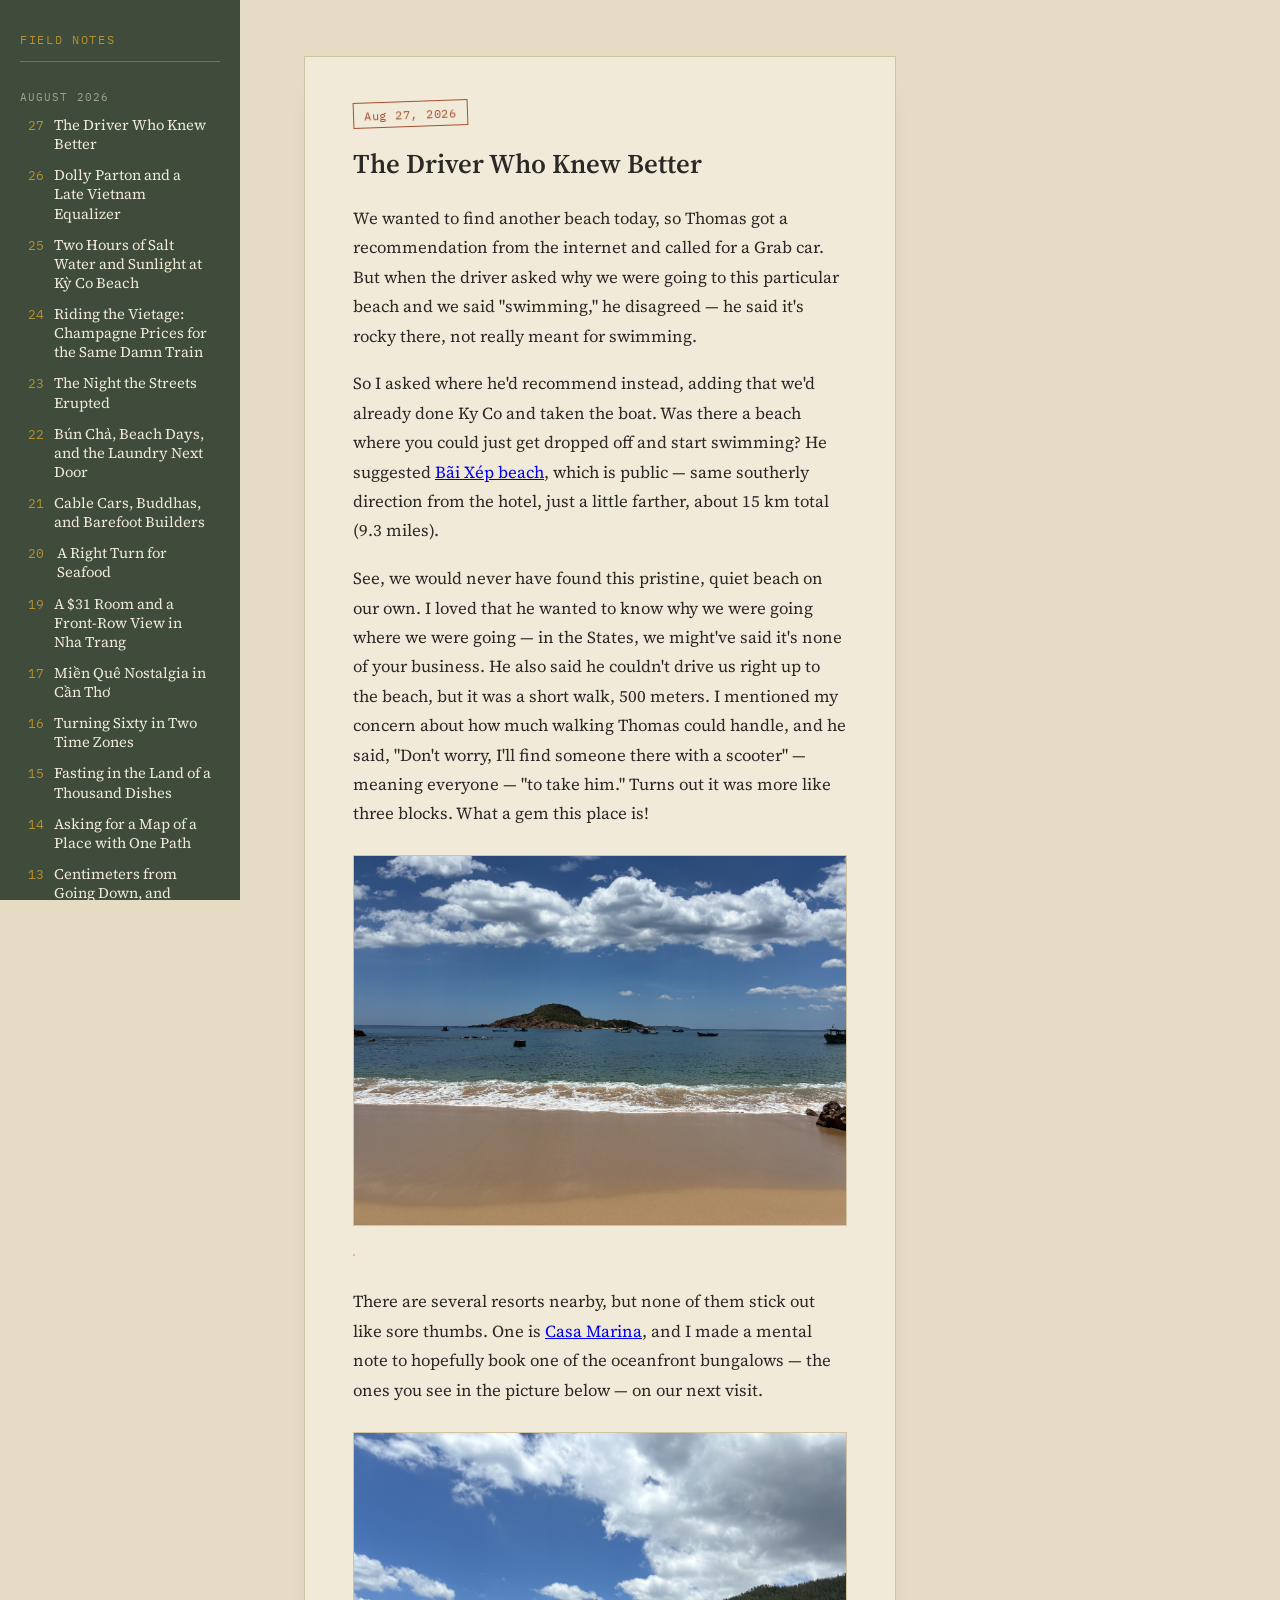
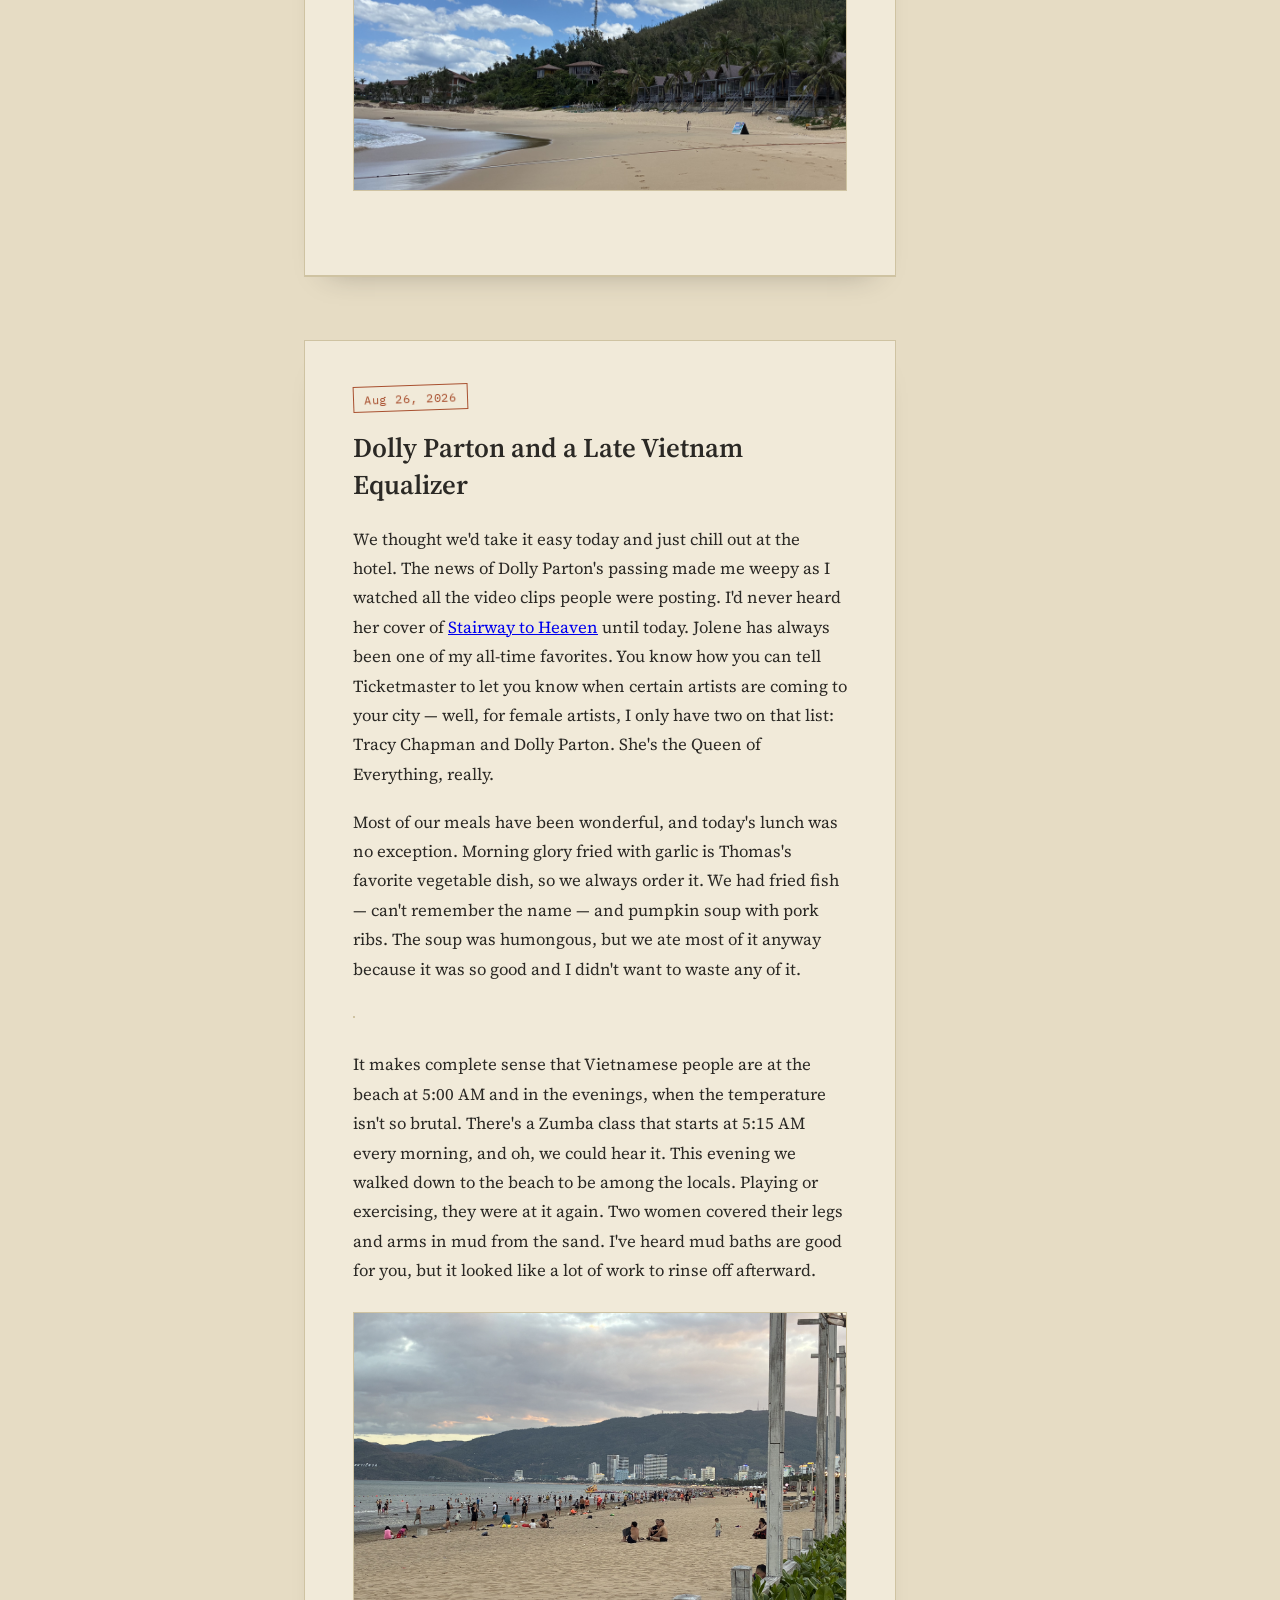
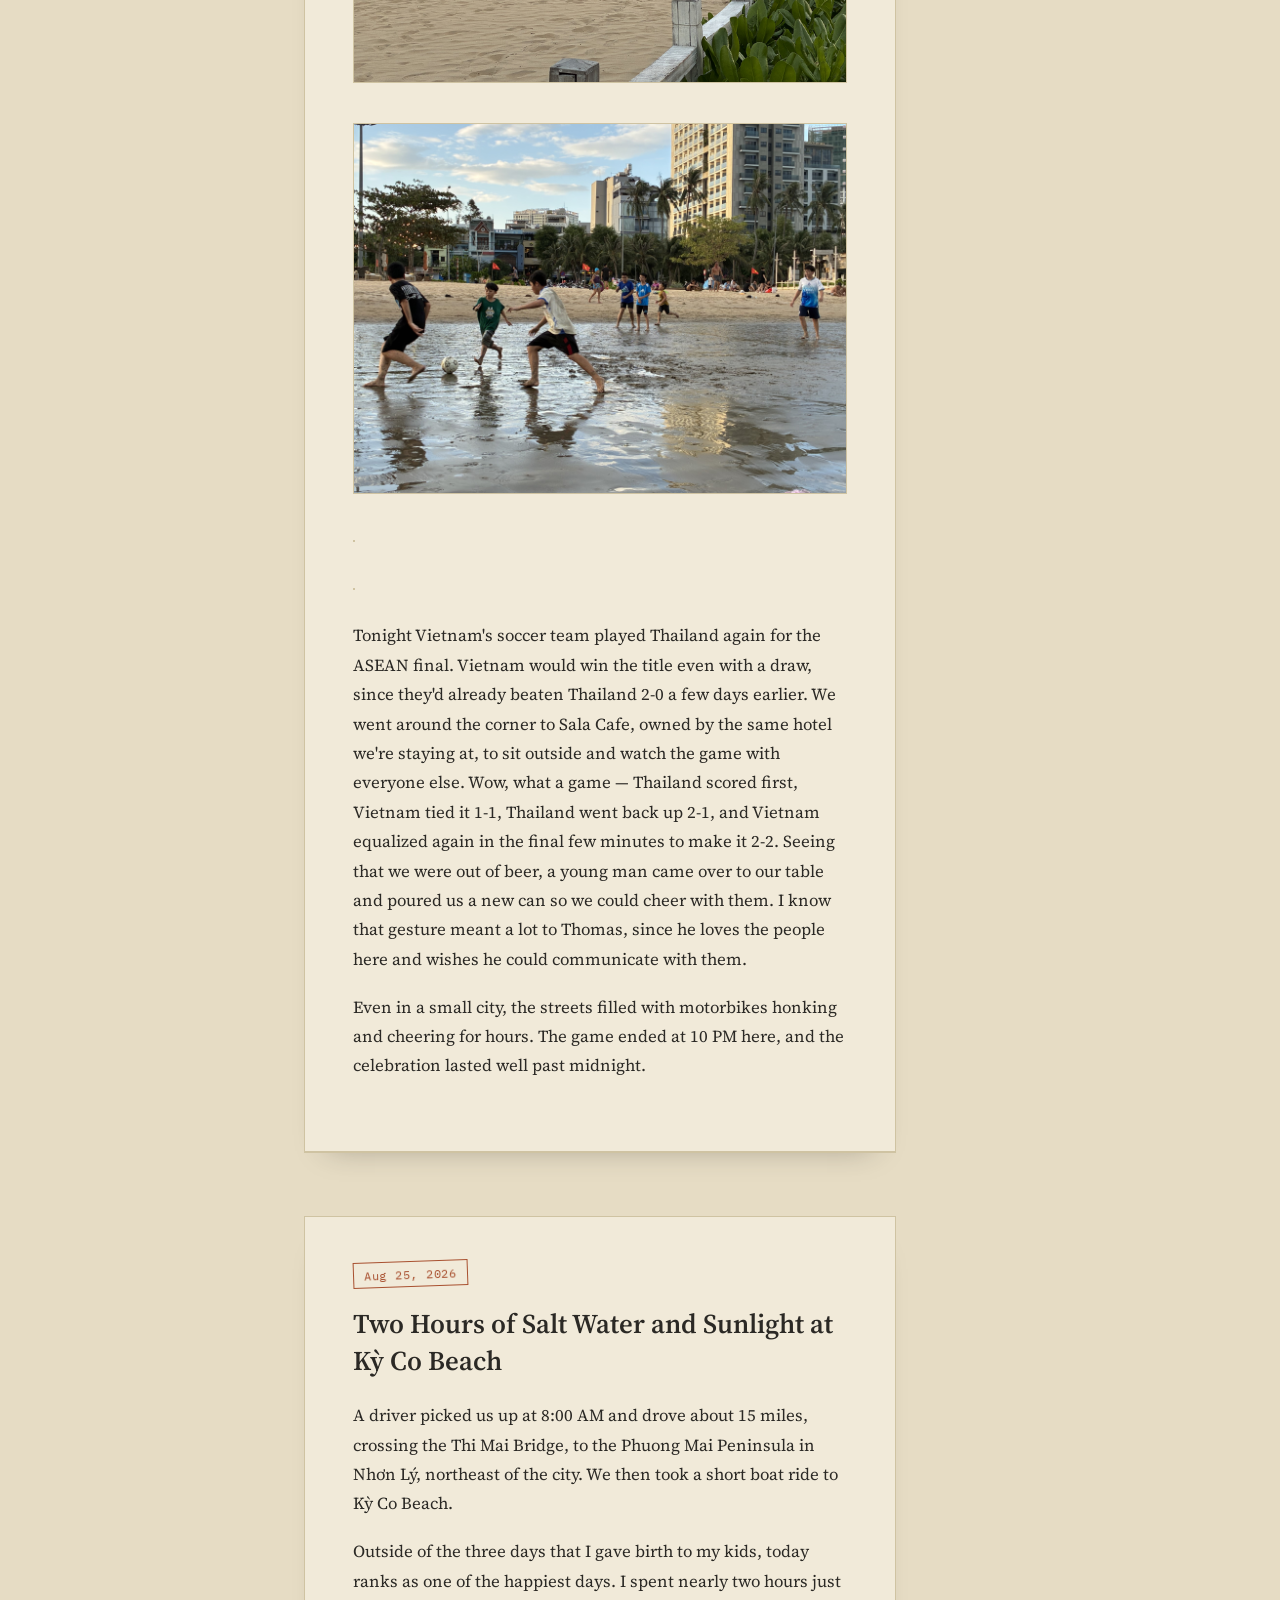
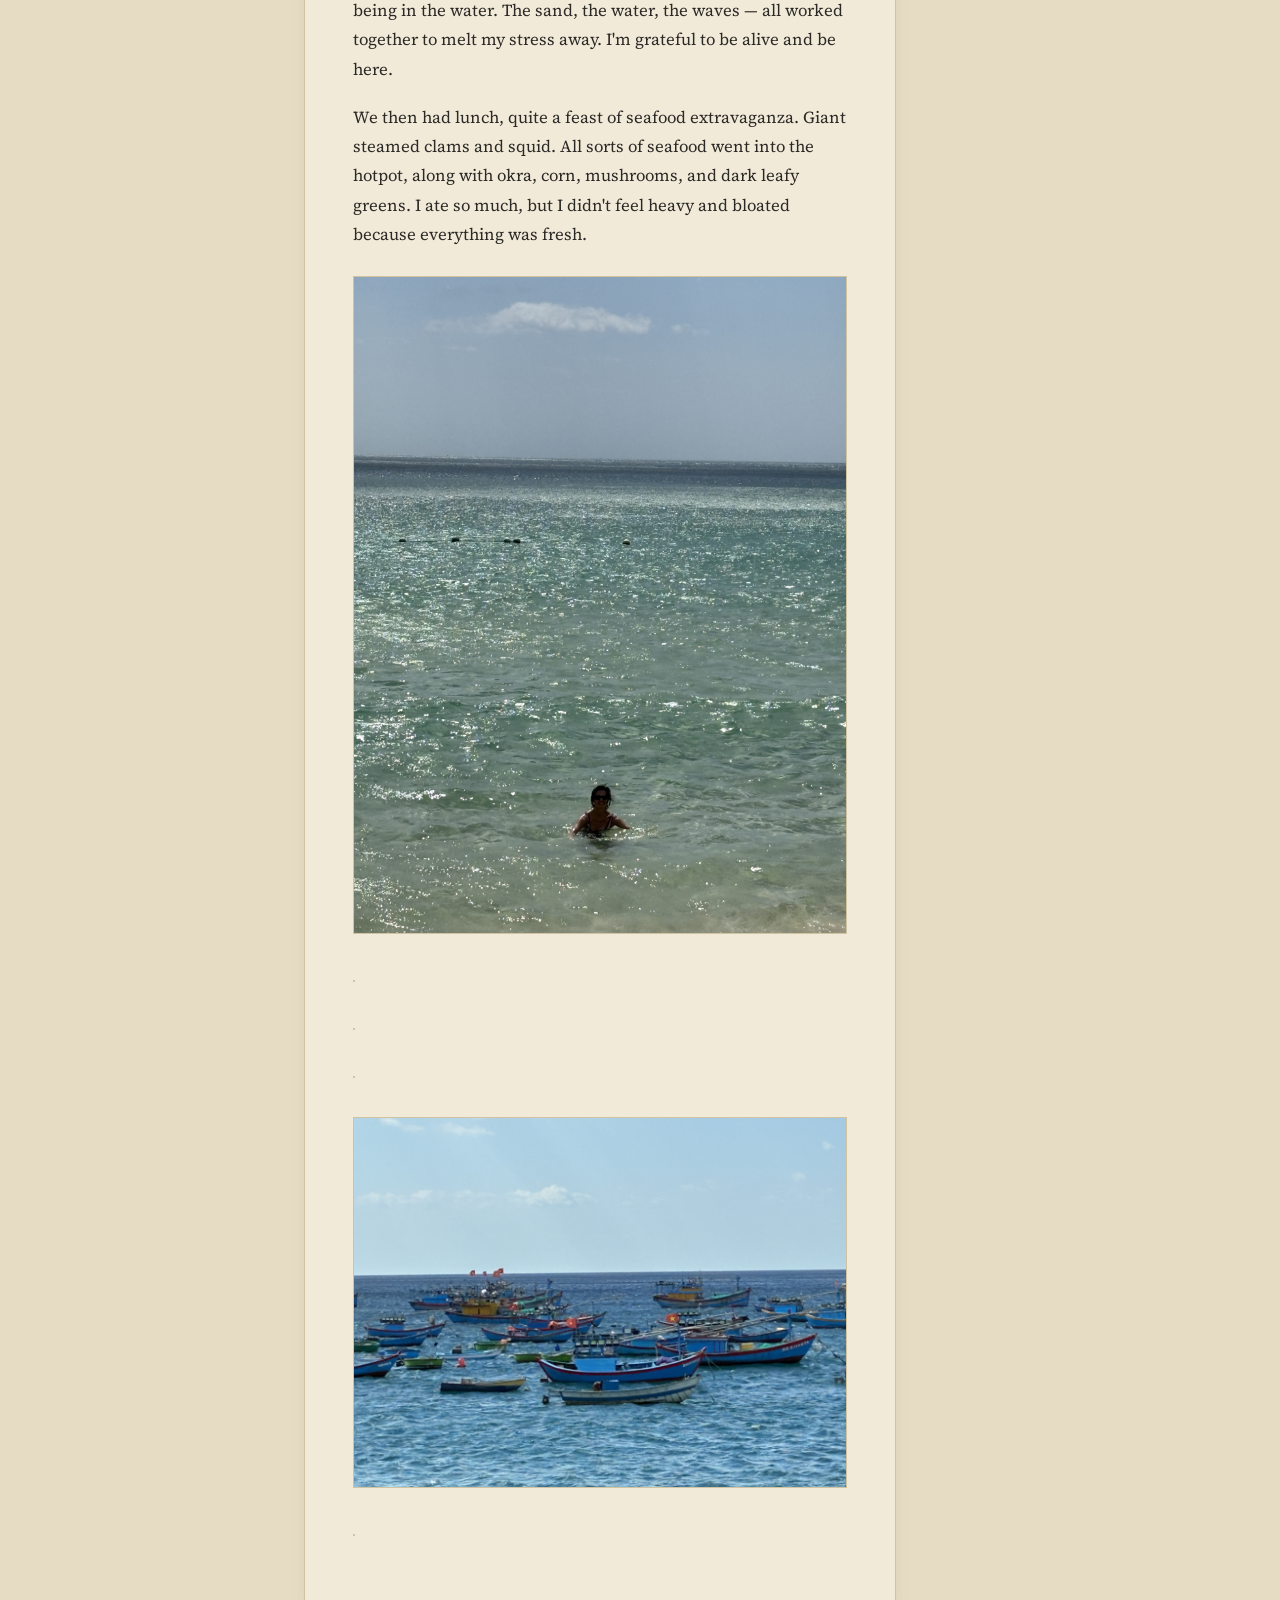
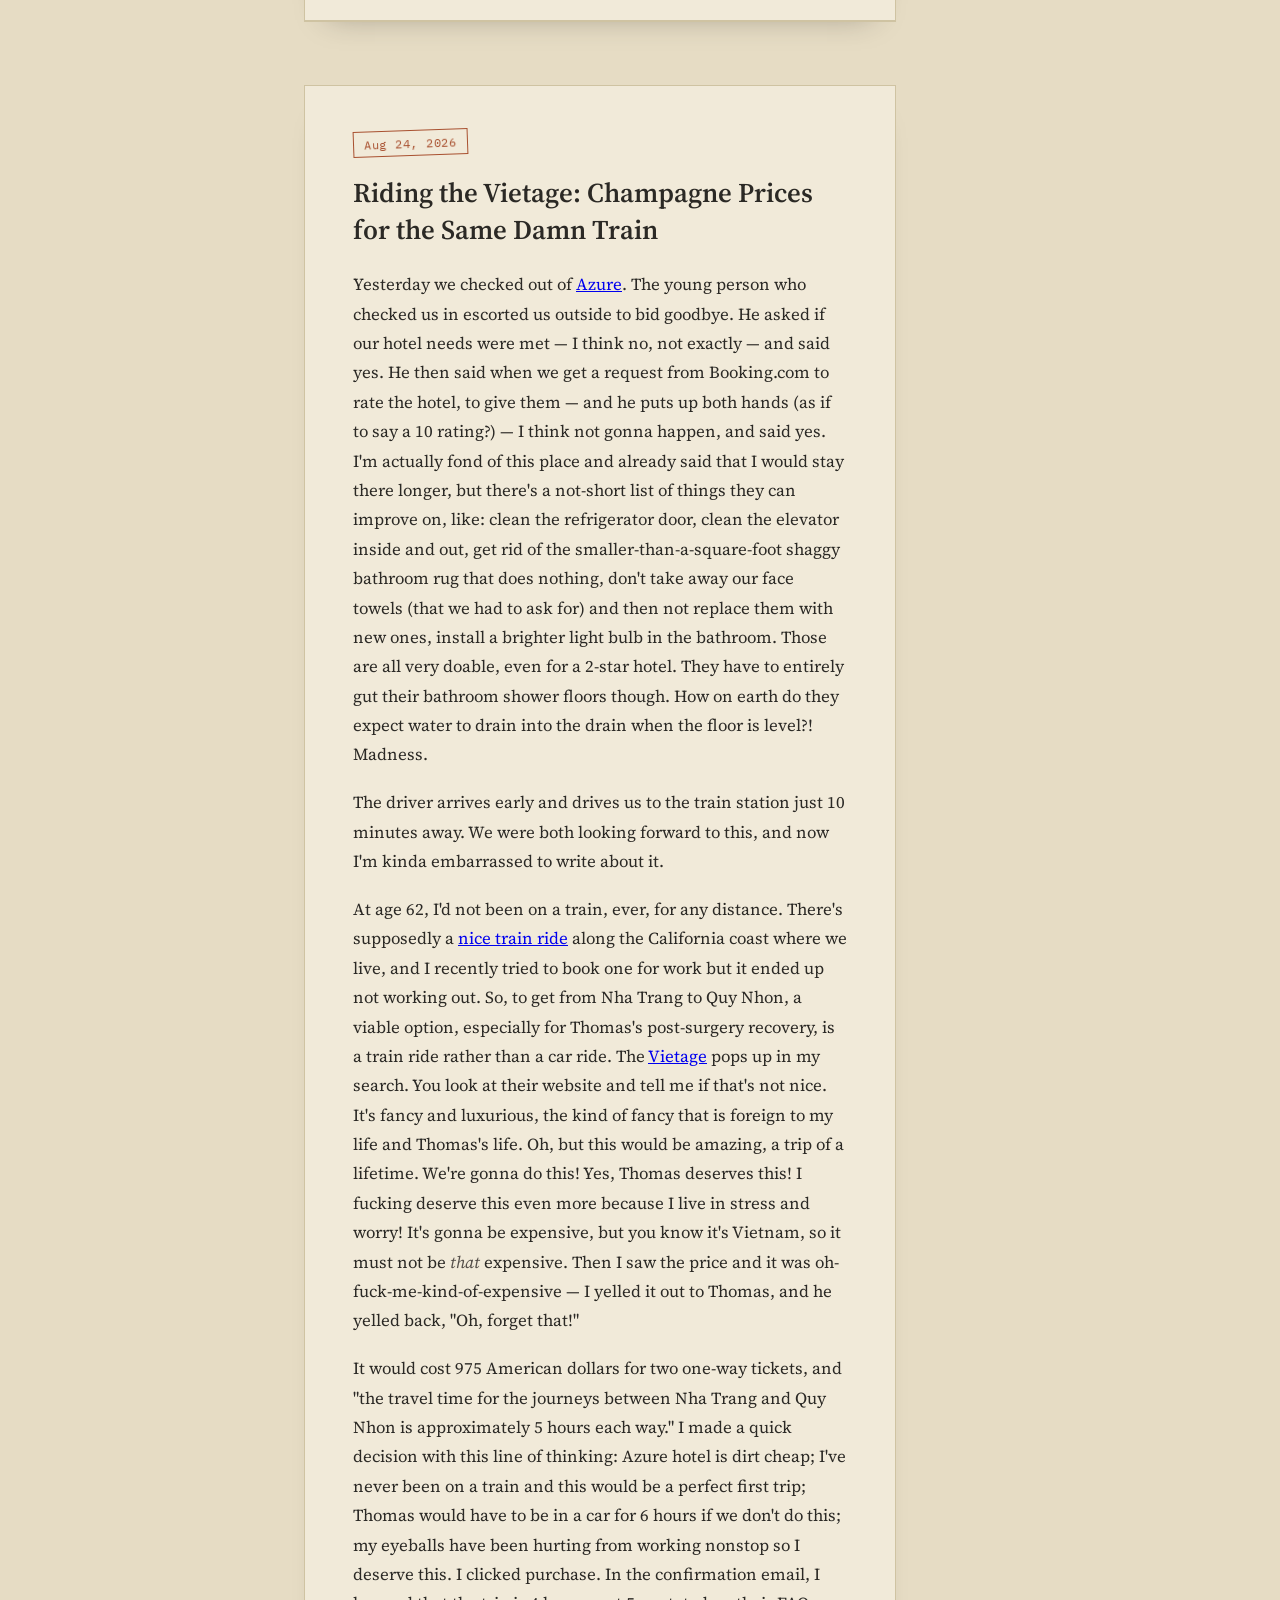
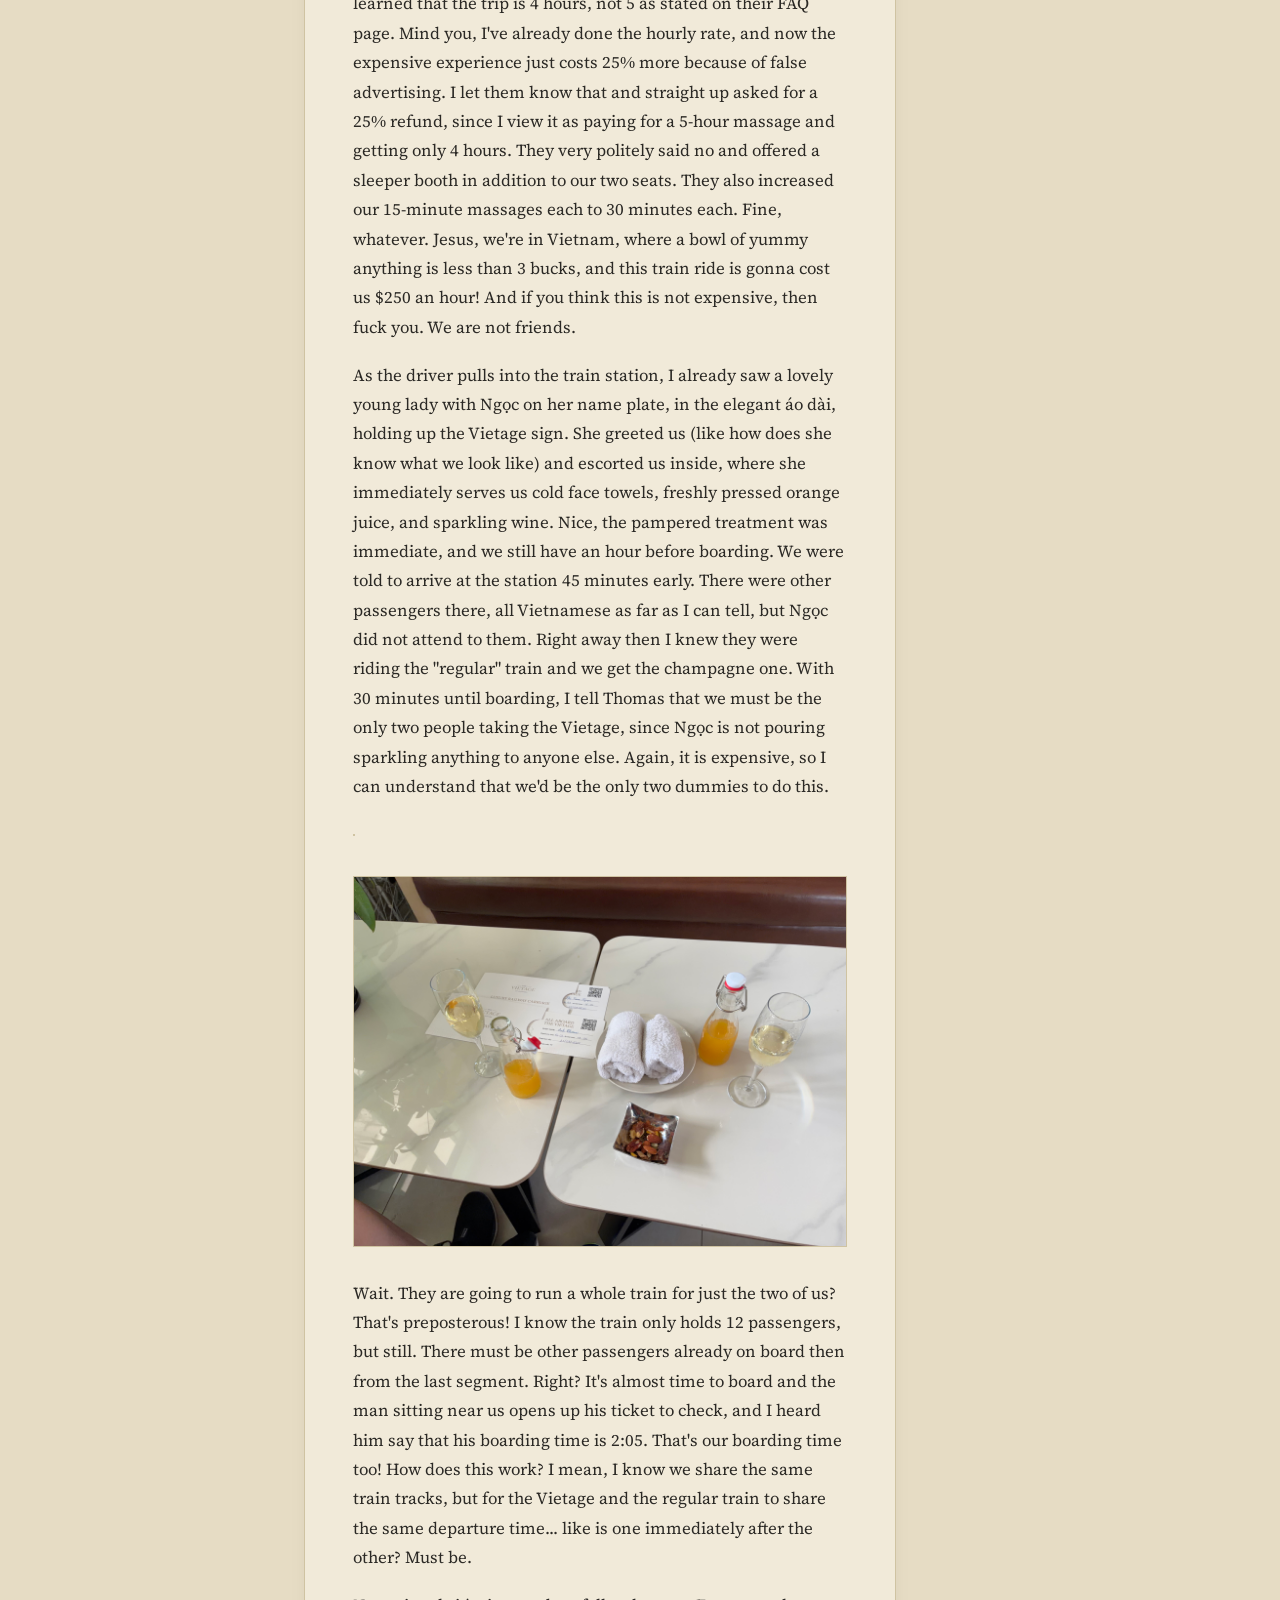
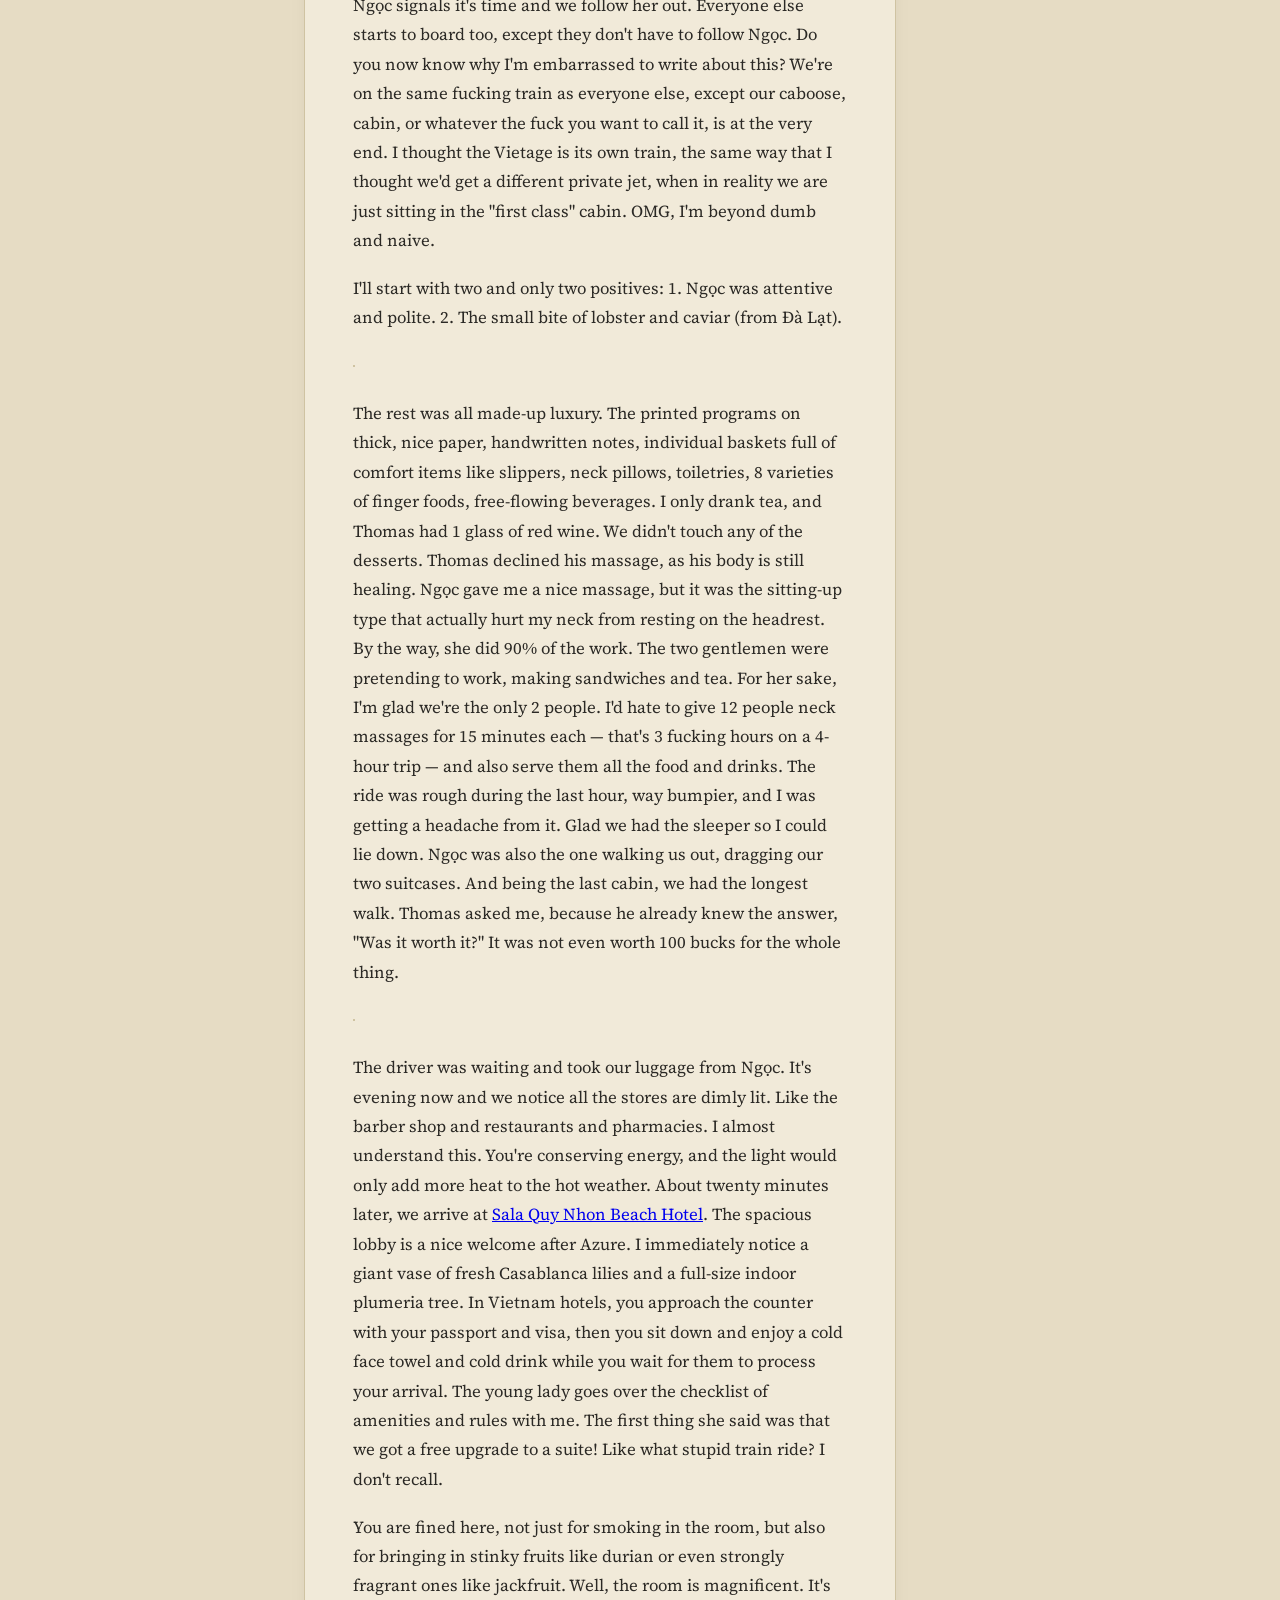
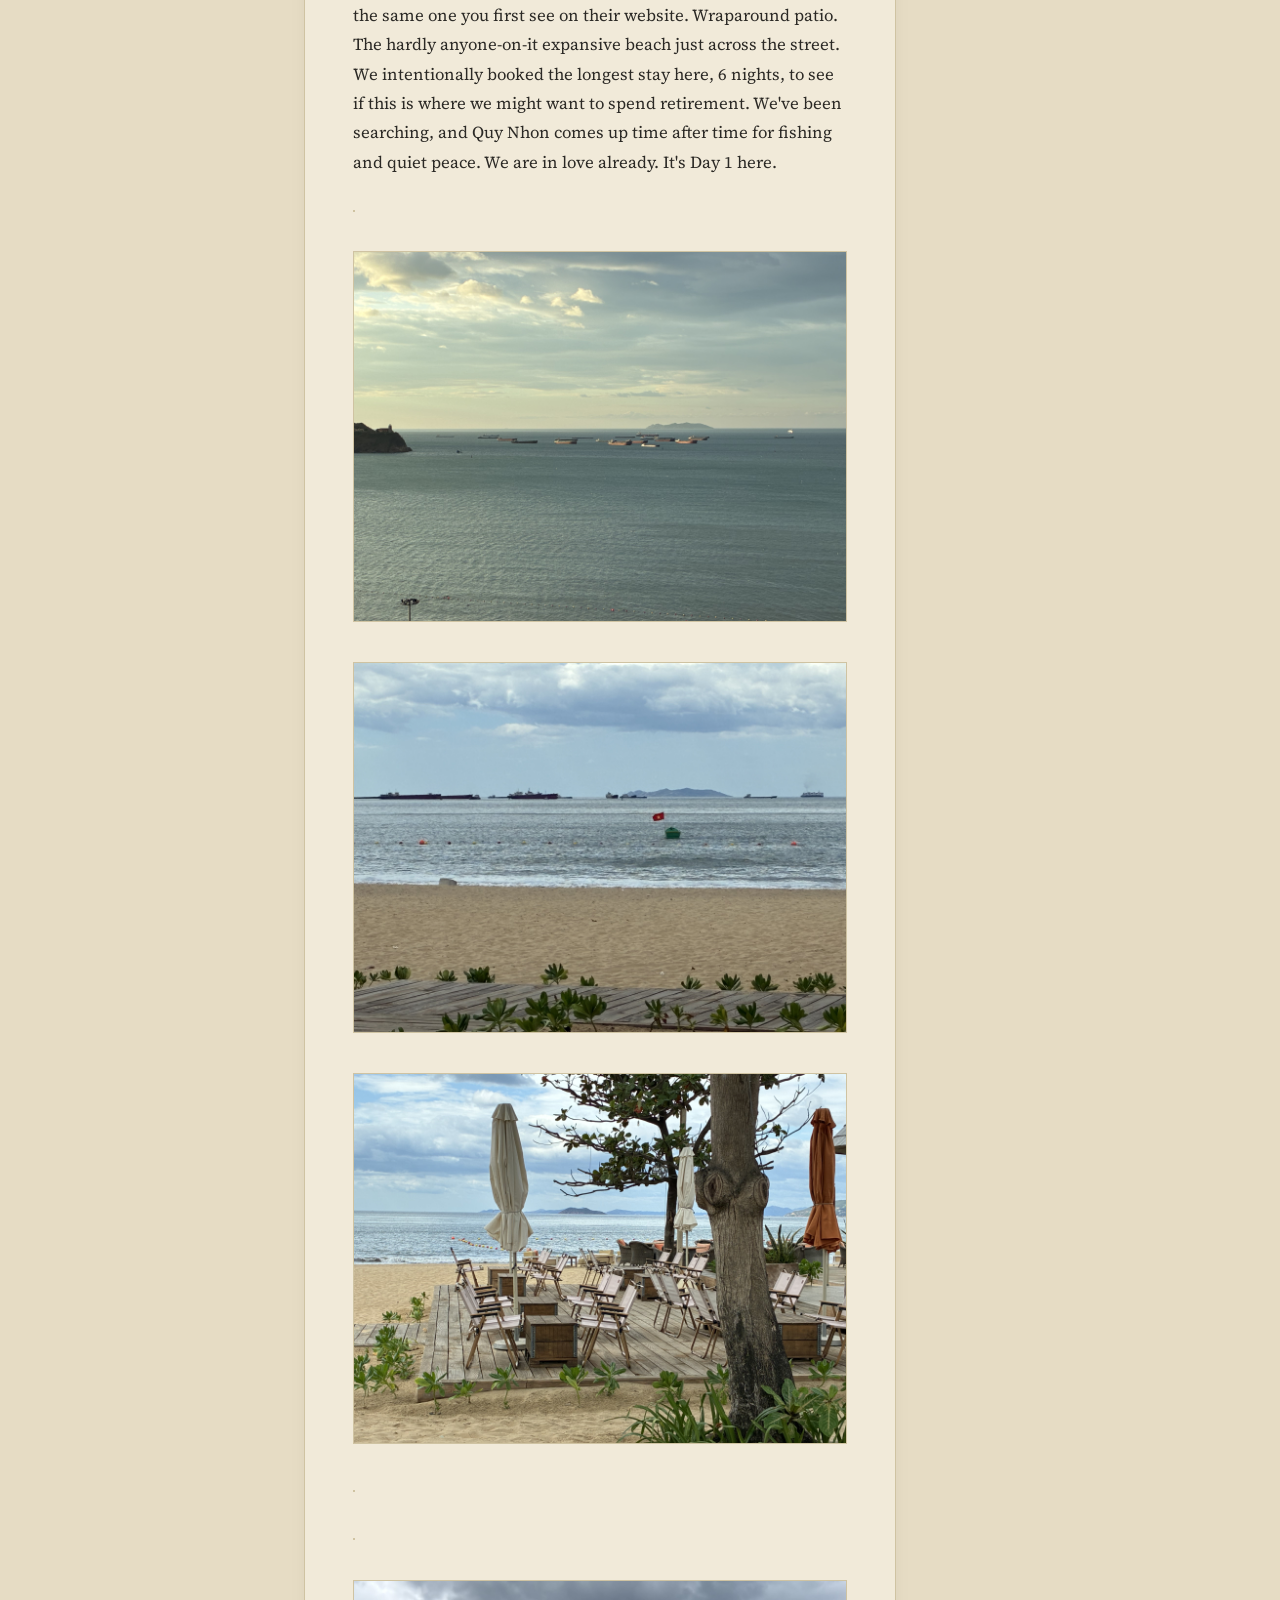
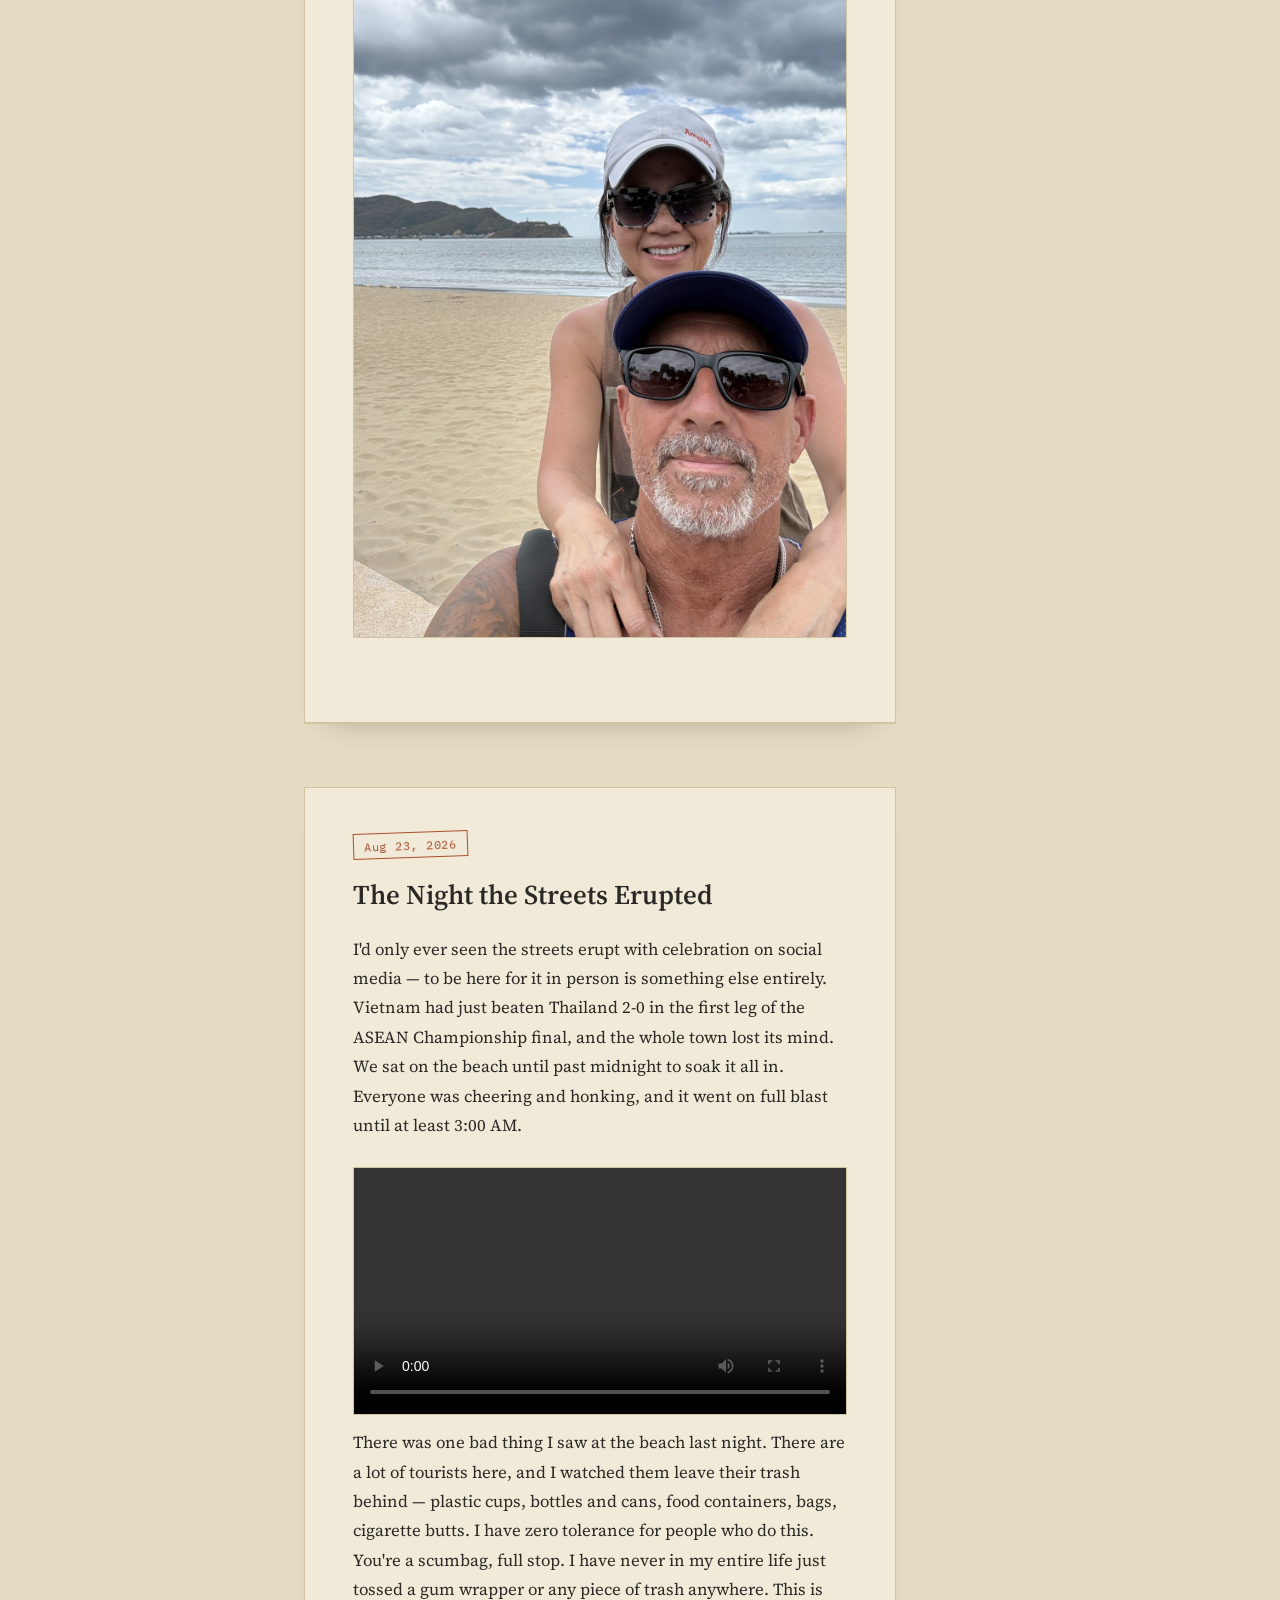
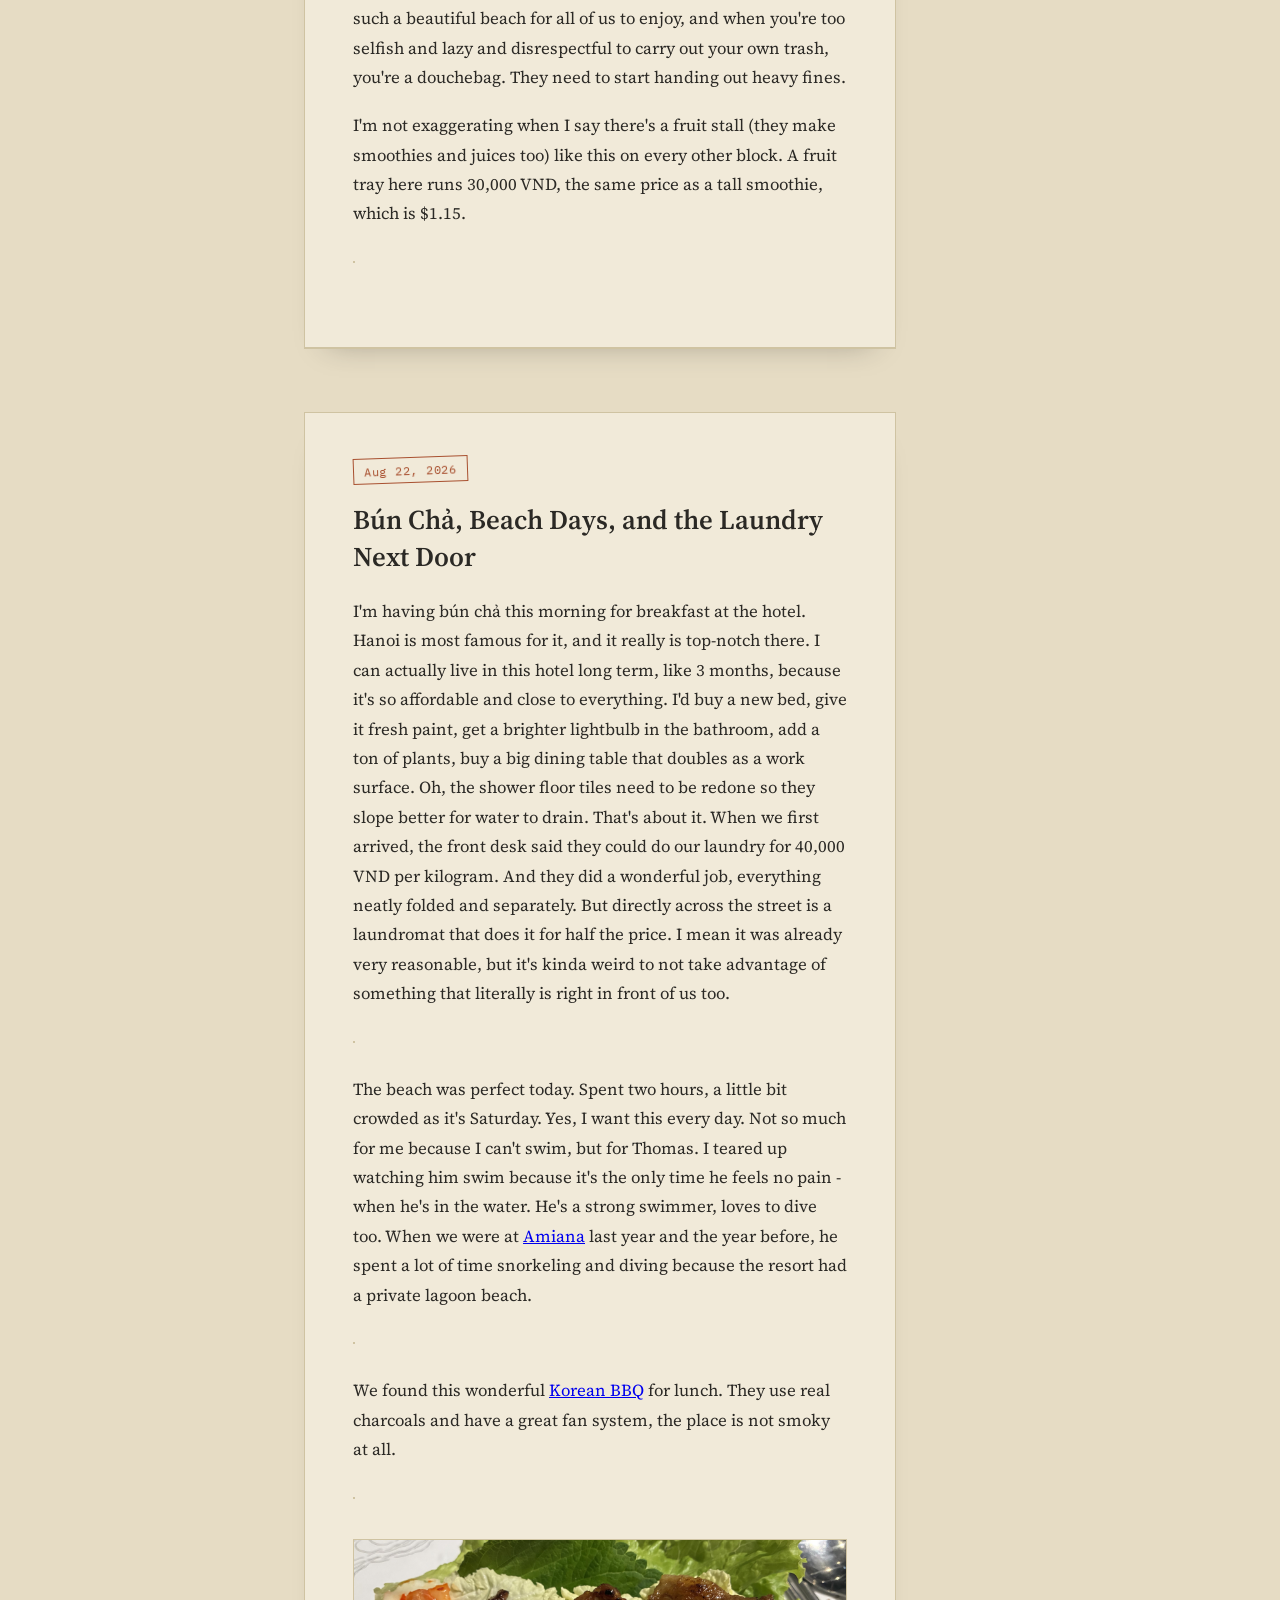
==== commit 15693b0c: "Update: 2026-08-27 19:46" ====
--- a/site/index.html
+++ b/site/index.html
@@ -47,7 +47,7 @@
 <p>See, we would never have found this pristine, quiet beach on our own. I loved that he wanted to know why we were going where we were going — in the States, we might've said it's none of your business. He also said he couldn't drive us right up to the beach, but it was a short walk, 500 meters. I mentioned my concern about how much walking Thomas could handle, and he said, "Don't worry, I'll find someone there with a scooter" — meaning everyone — "to take him." Turns out it was more like three blocks. What a gem this place is!</p>
 <p><img alt="" src="images/2026-08-27/IMG_2285.jpeg" />
 <img alt="" src="images/2026-08-27/IMG_2286.jpeg" /></p>
-<p>There are several resorts nearby, but none of them stick out like sore thumbs. One is <a href="https://casaresort.com.vn/">Casa Marina</a>, and I made a mental note to hopefully book one of the oceanfront bungalows — the ones in the last picture — on our next visit.</p>
+<p>There are several resorts nearby, but none of them stick out like sore thumbs. One is <a href="https://casaresort.com.vn/">Casa Marina</a>, and I made a mental note to hopefully book one of the oceanfront bungalows — the ones you see in the picture below — on our next visit.</p>
 <p><img alt="" src="images/2026-08-27/IMG_2287.jpeg" /></p>
       </div>
     </article>
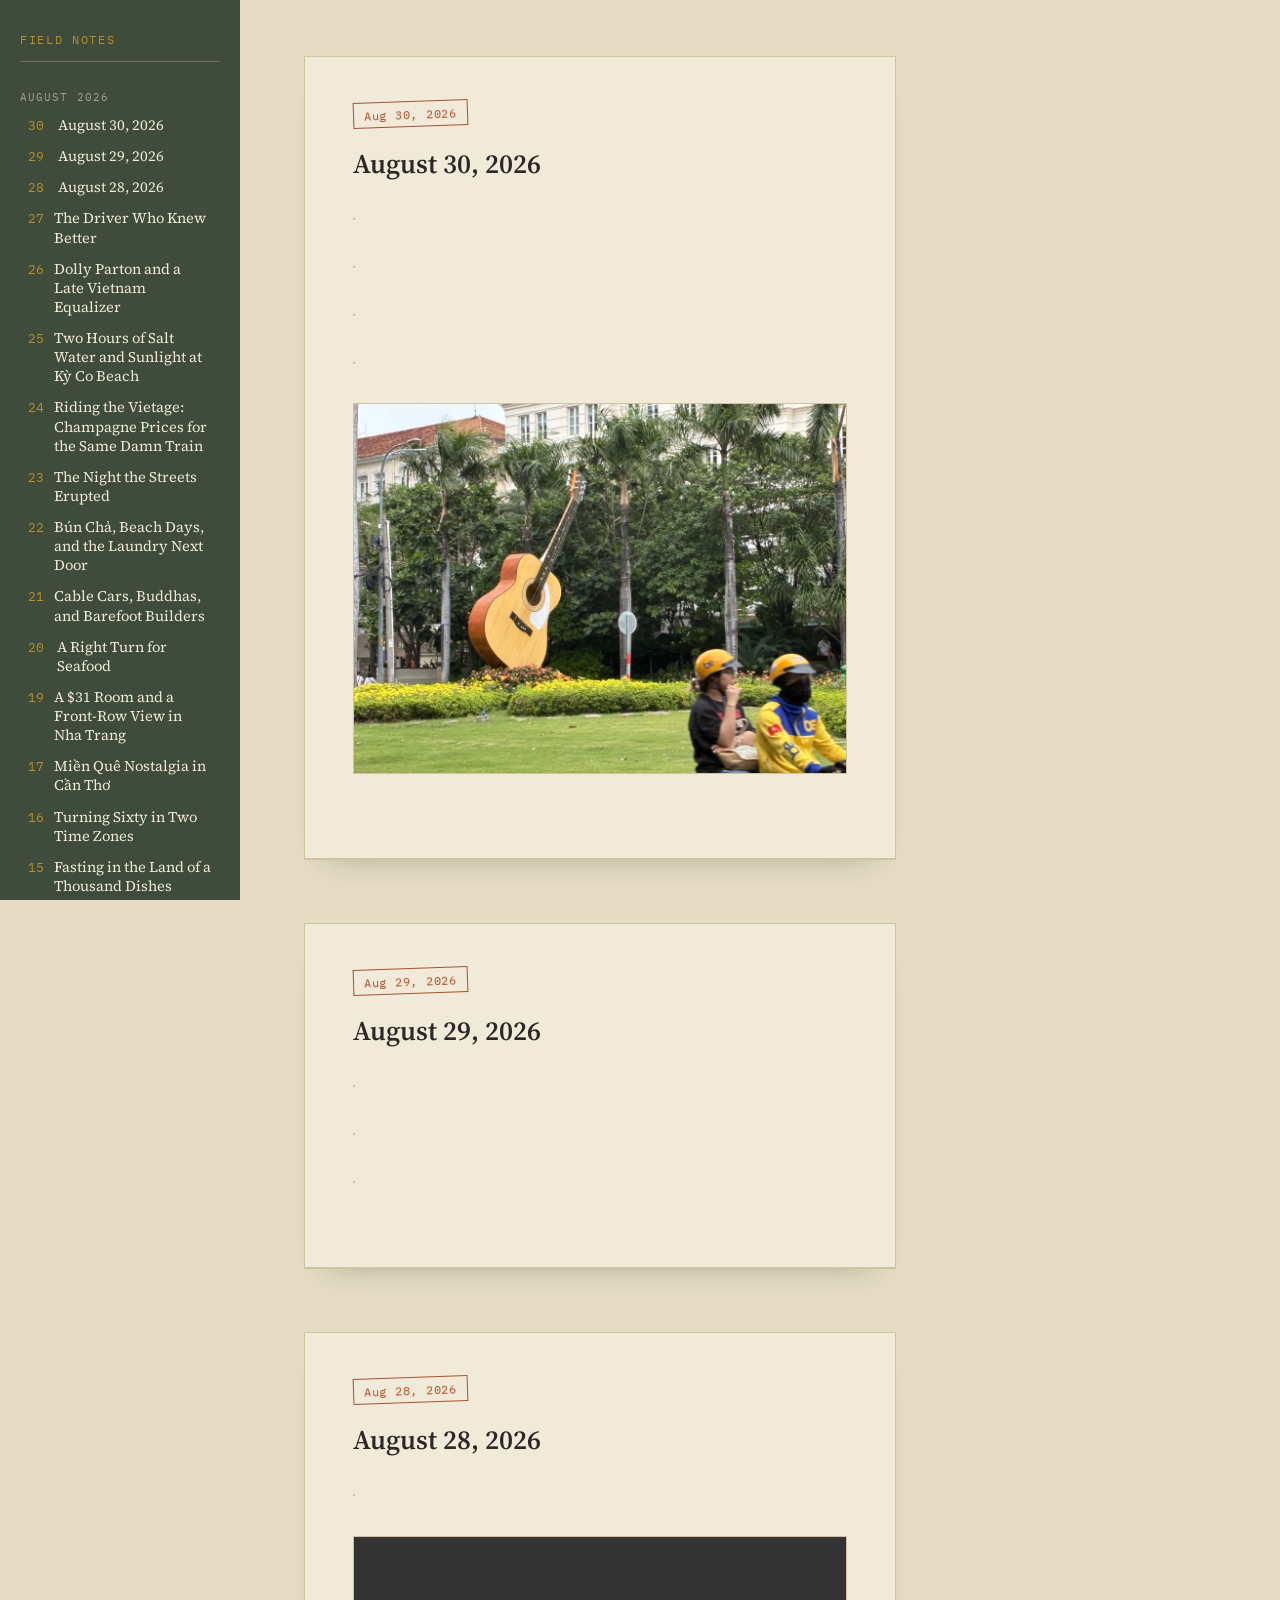
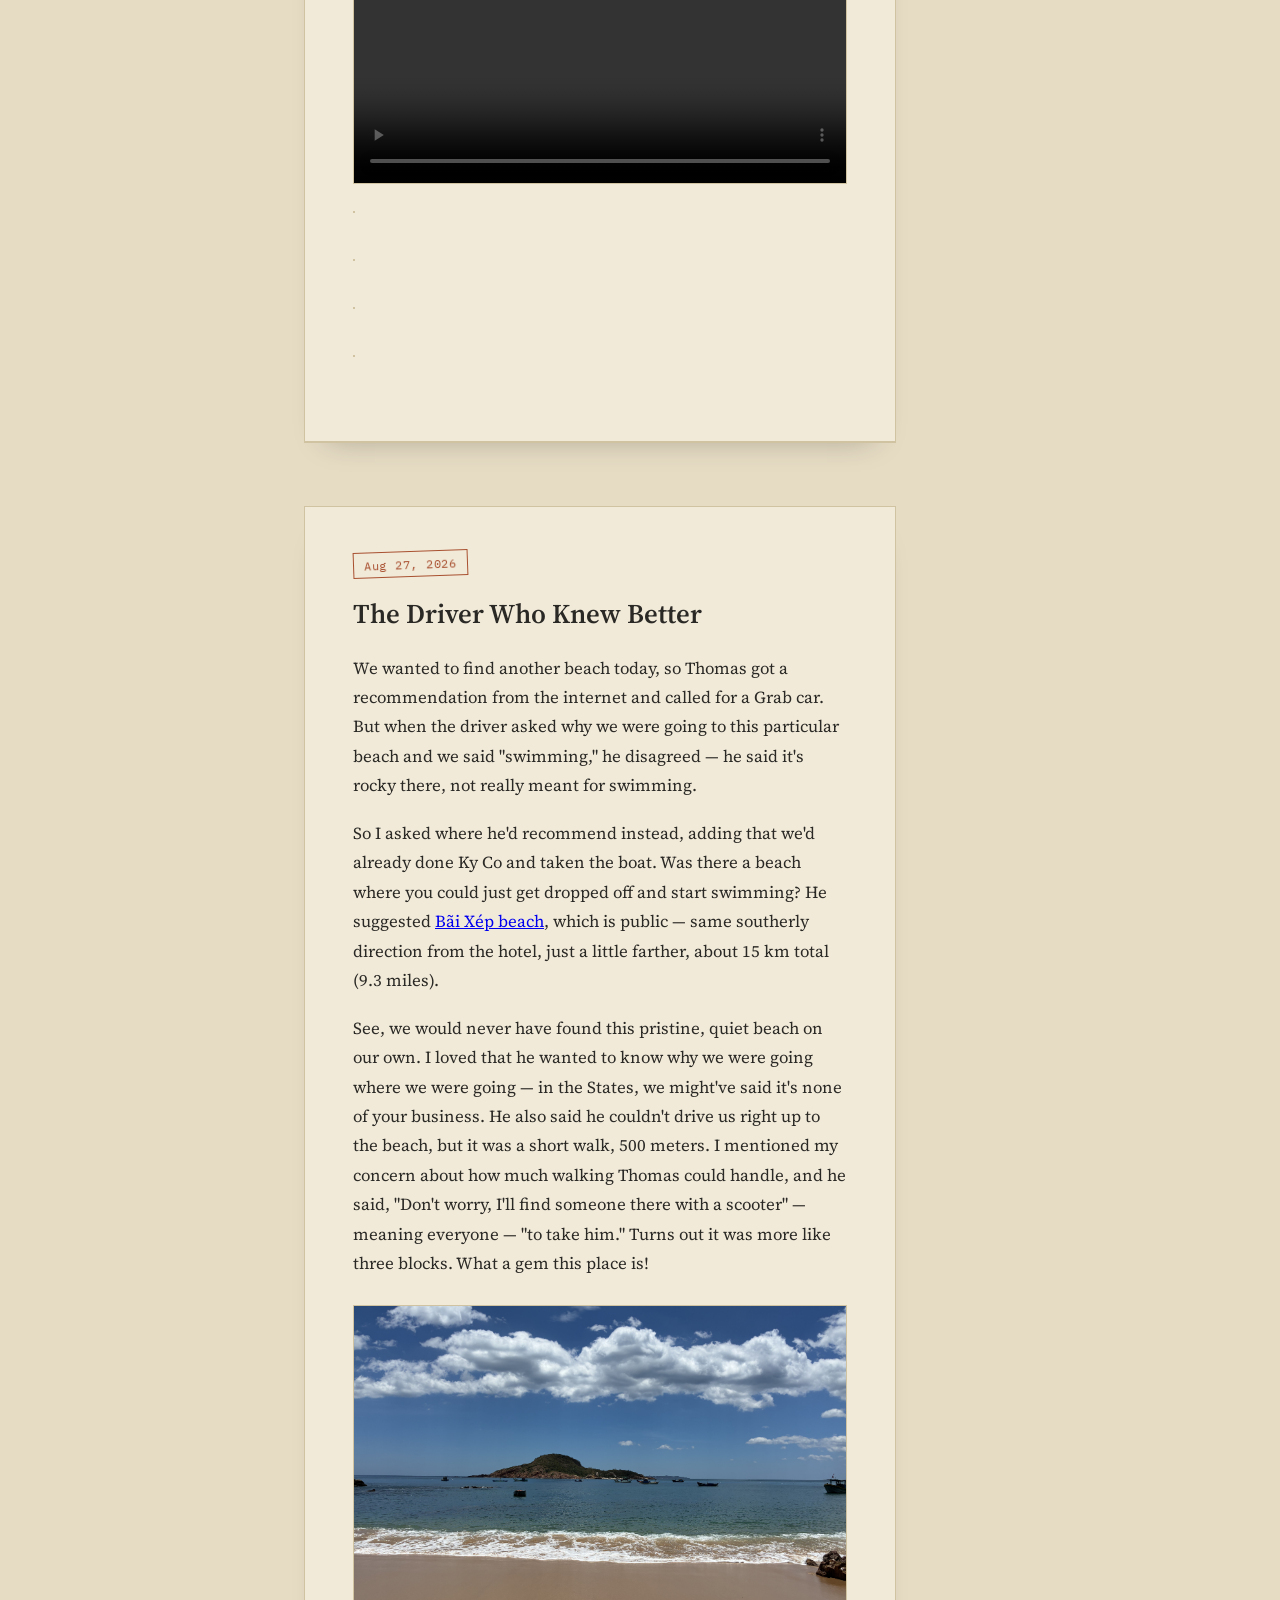
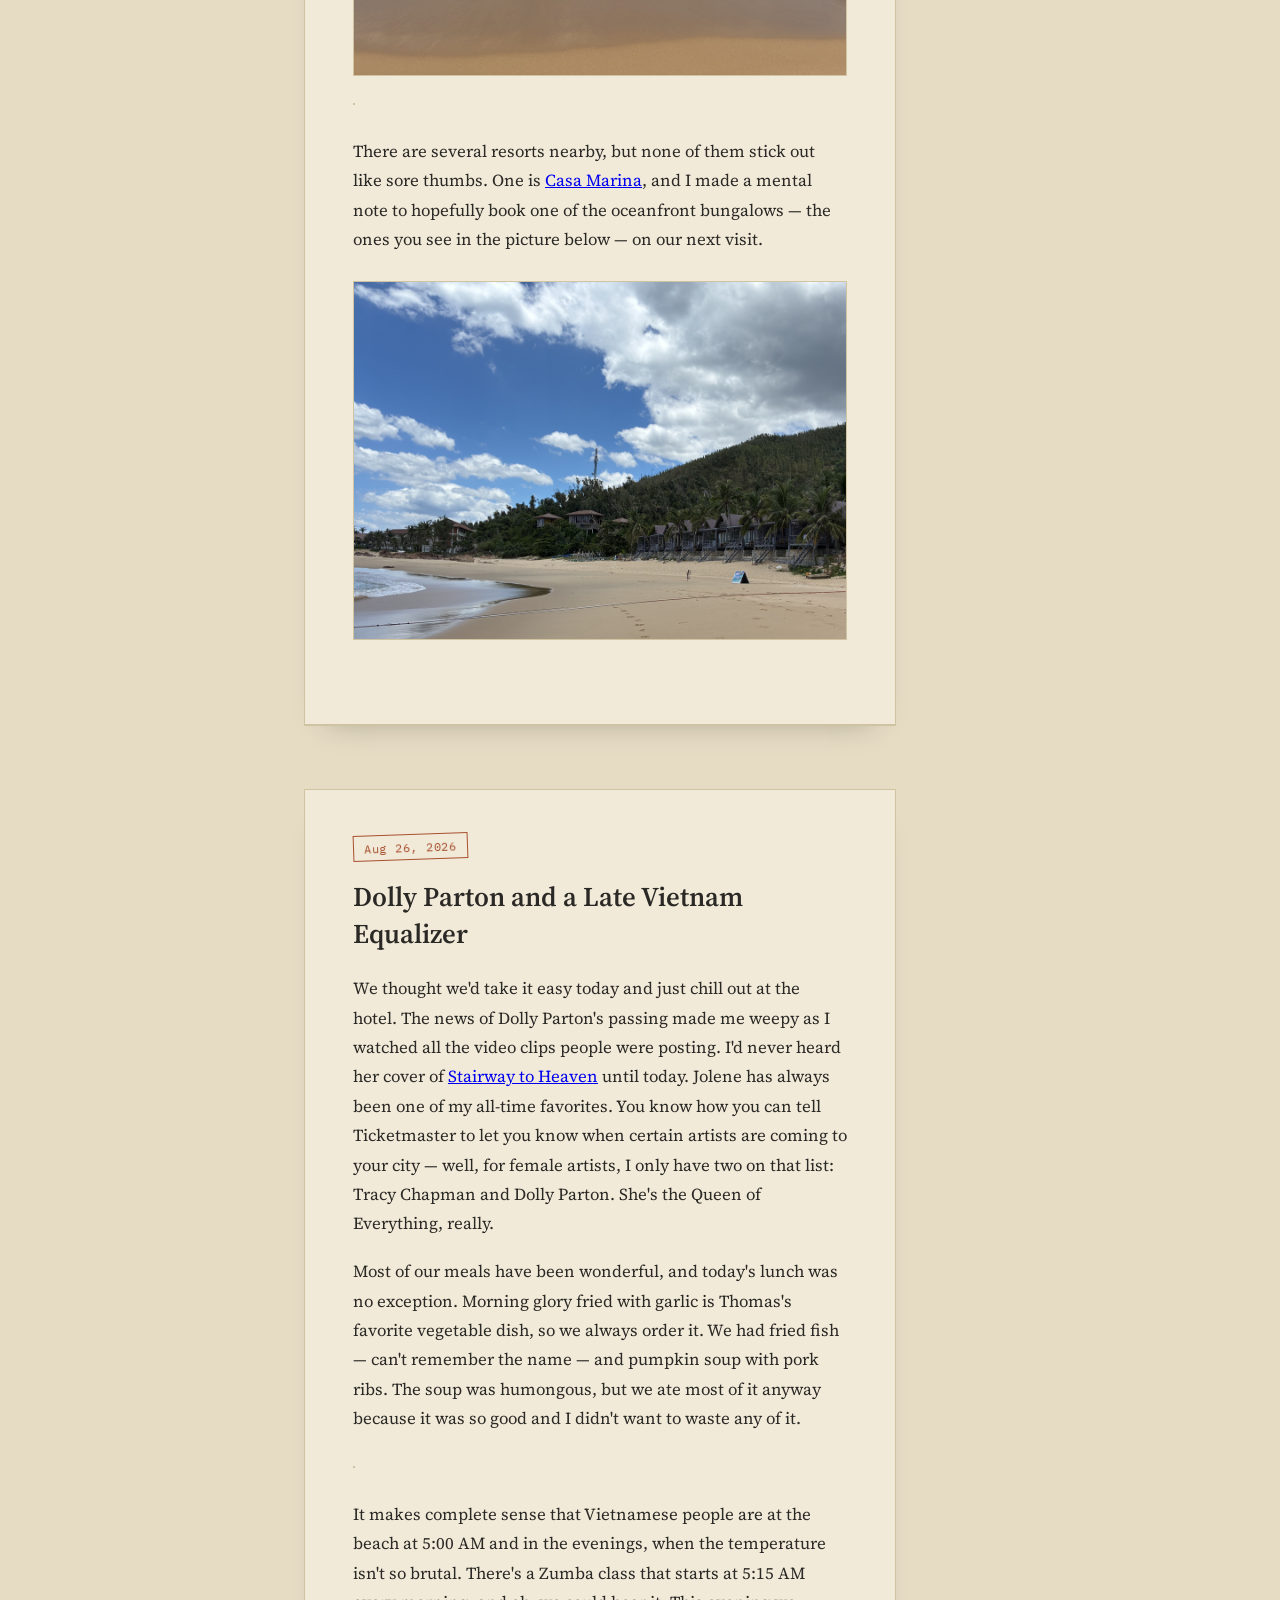
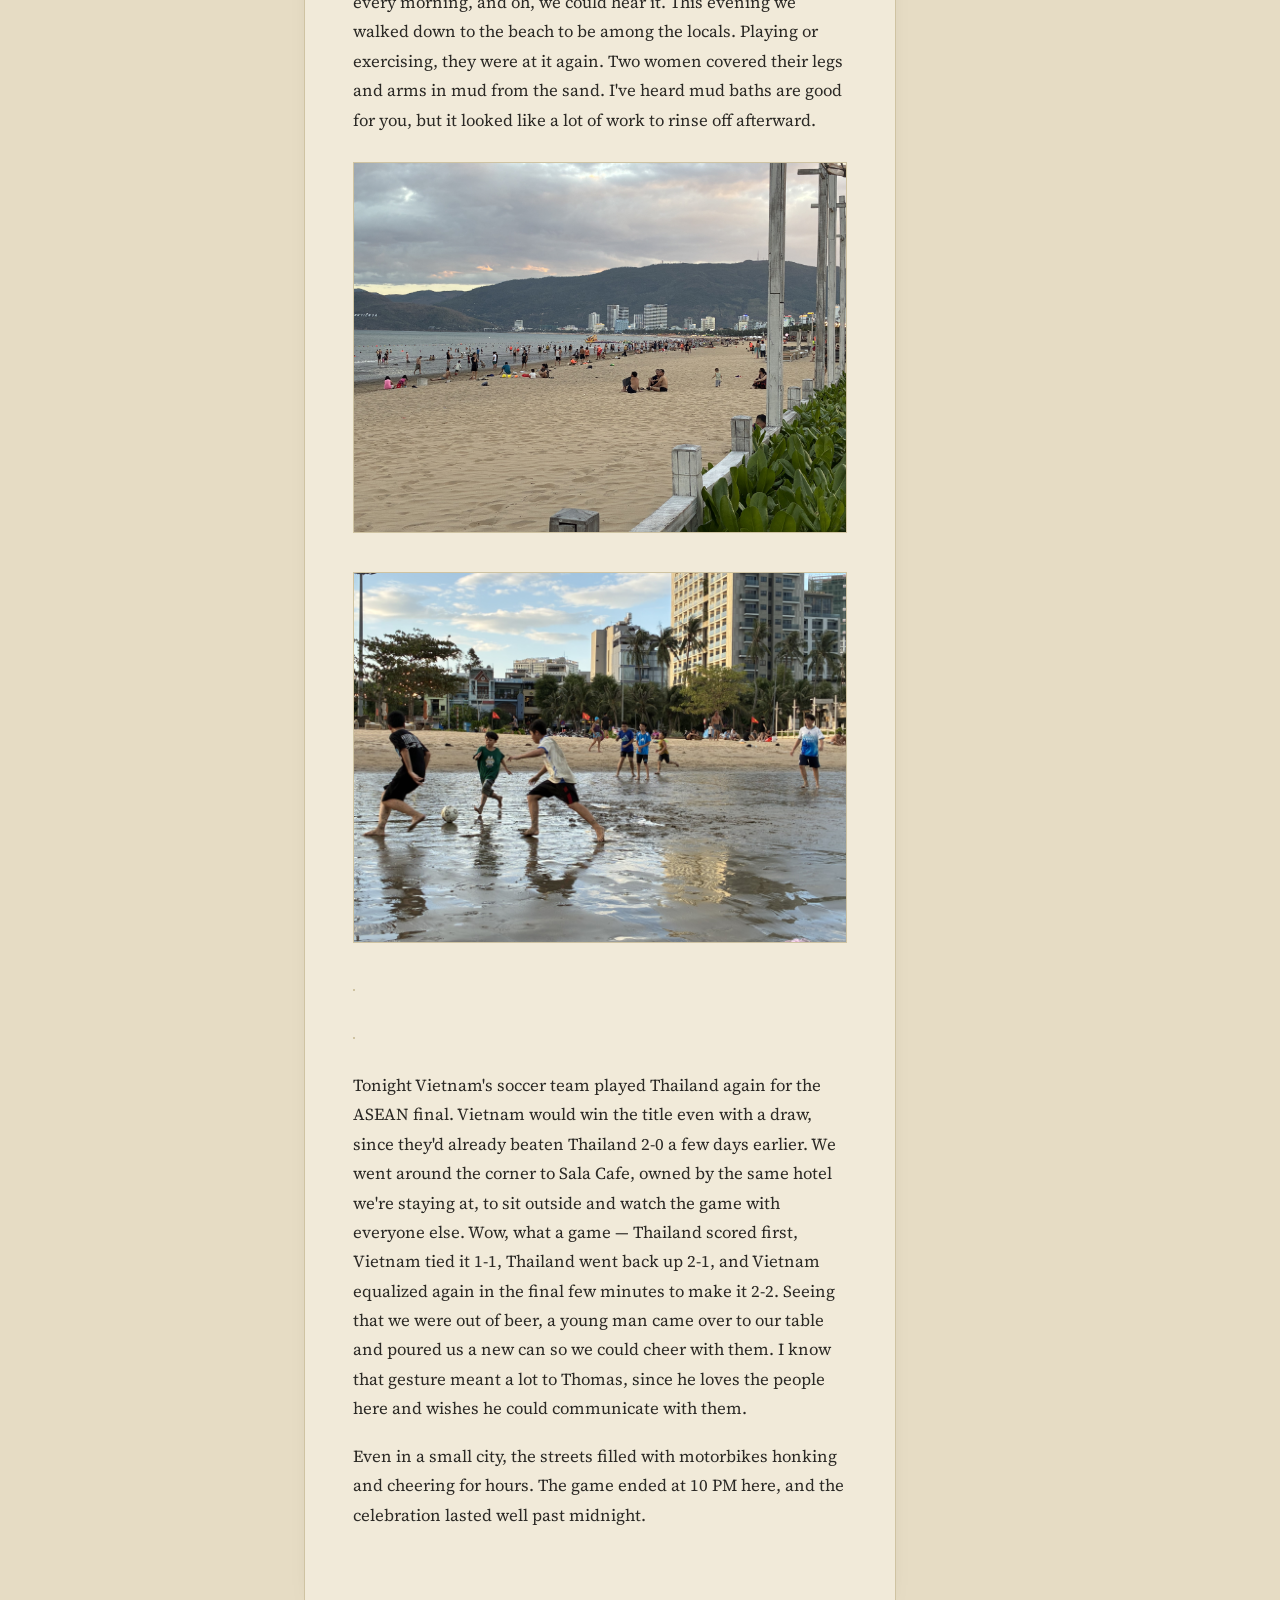
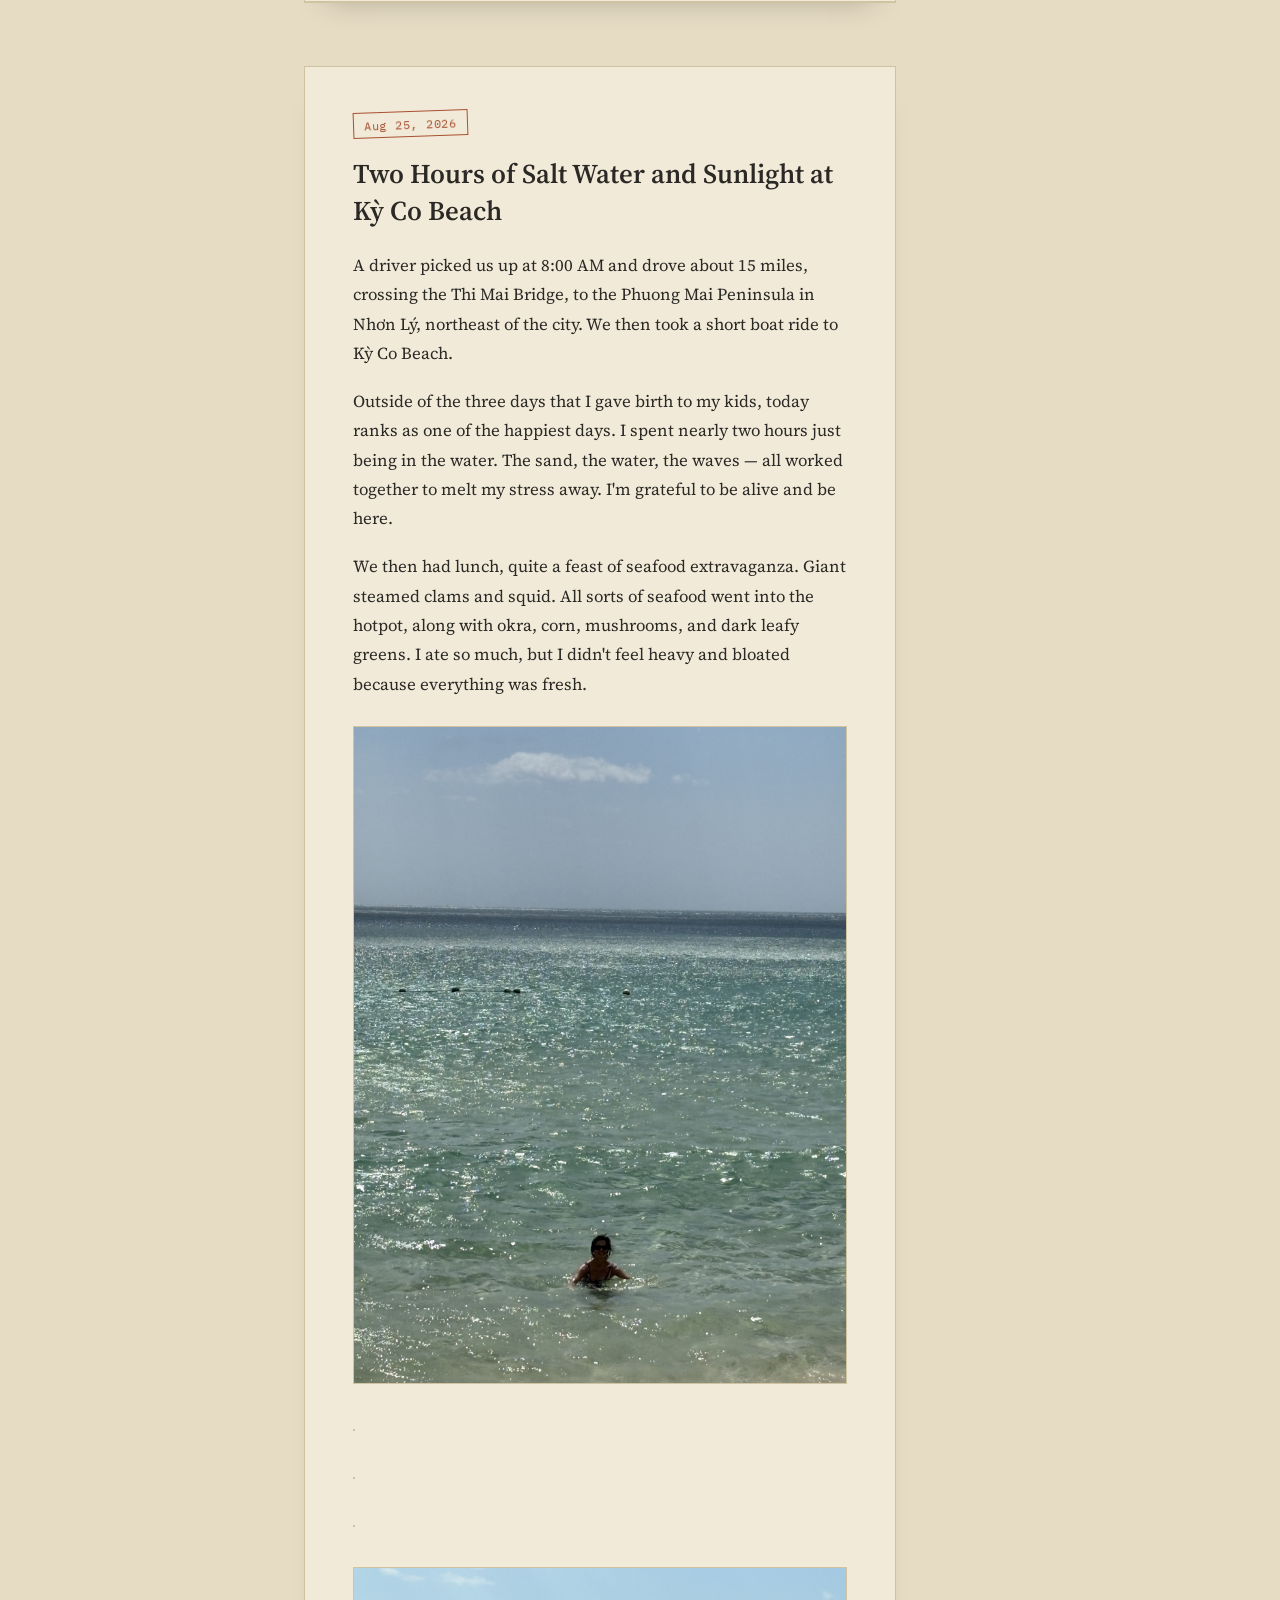
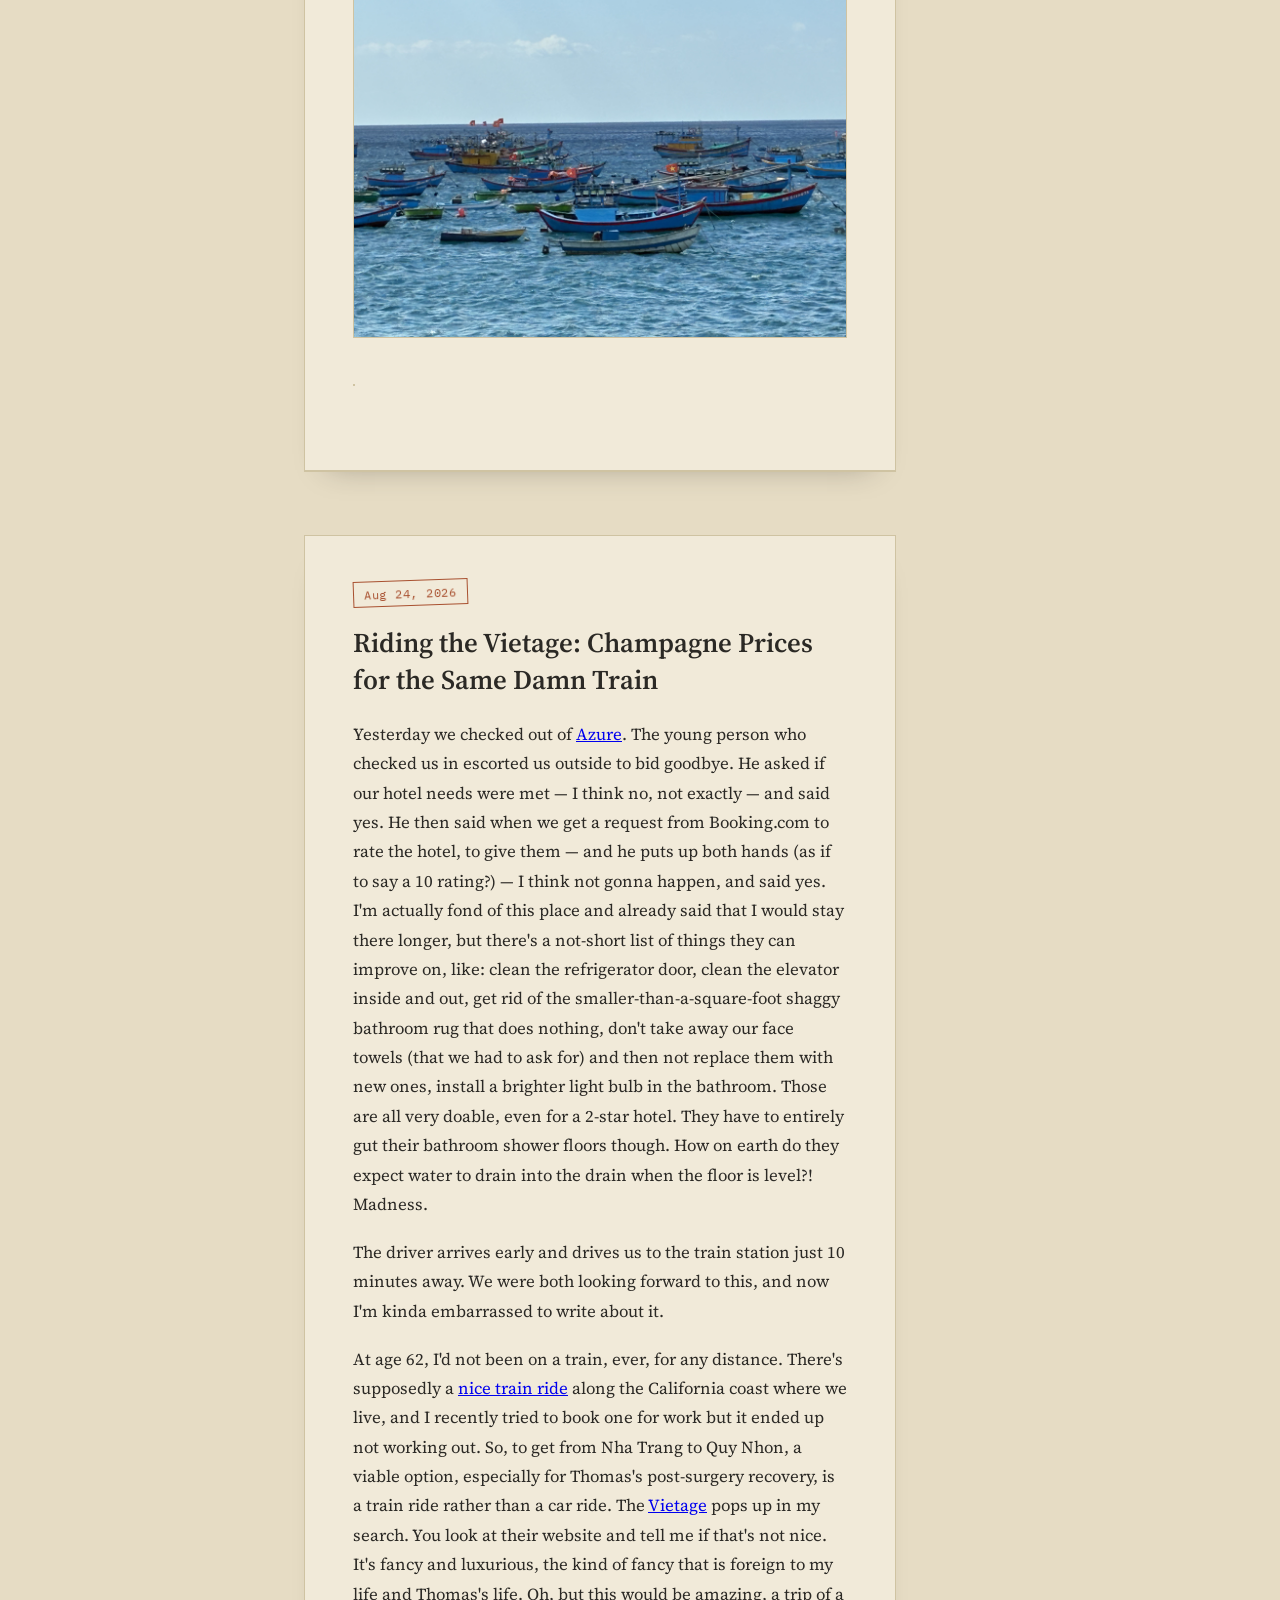
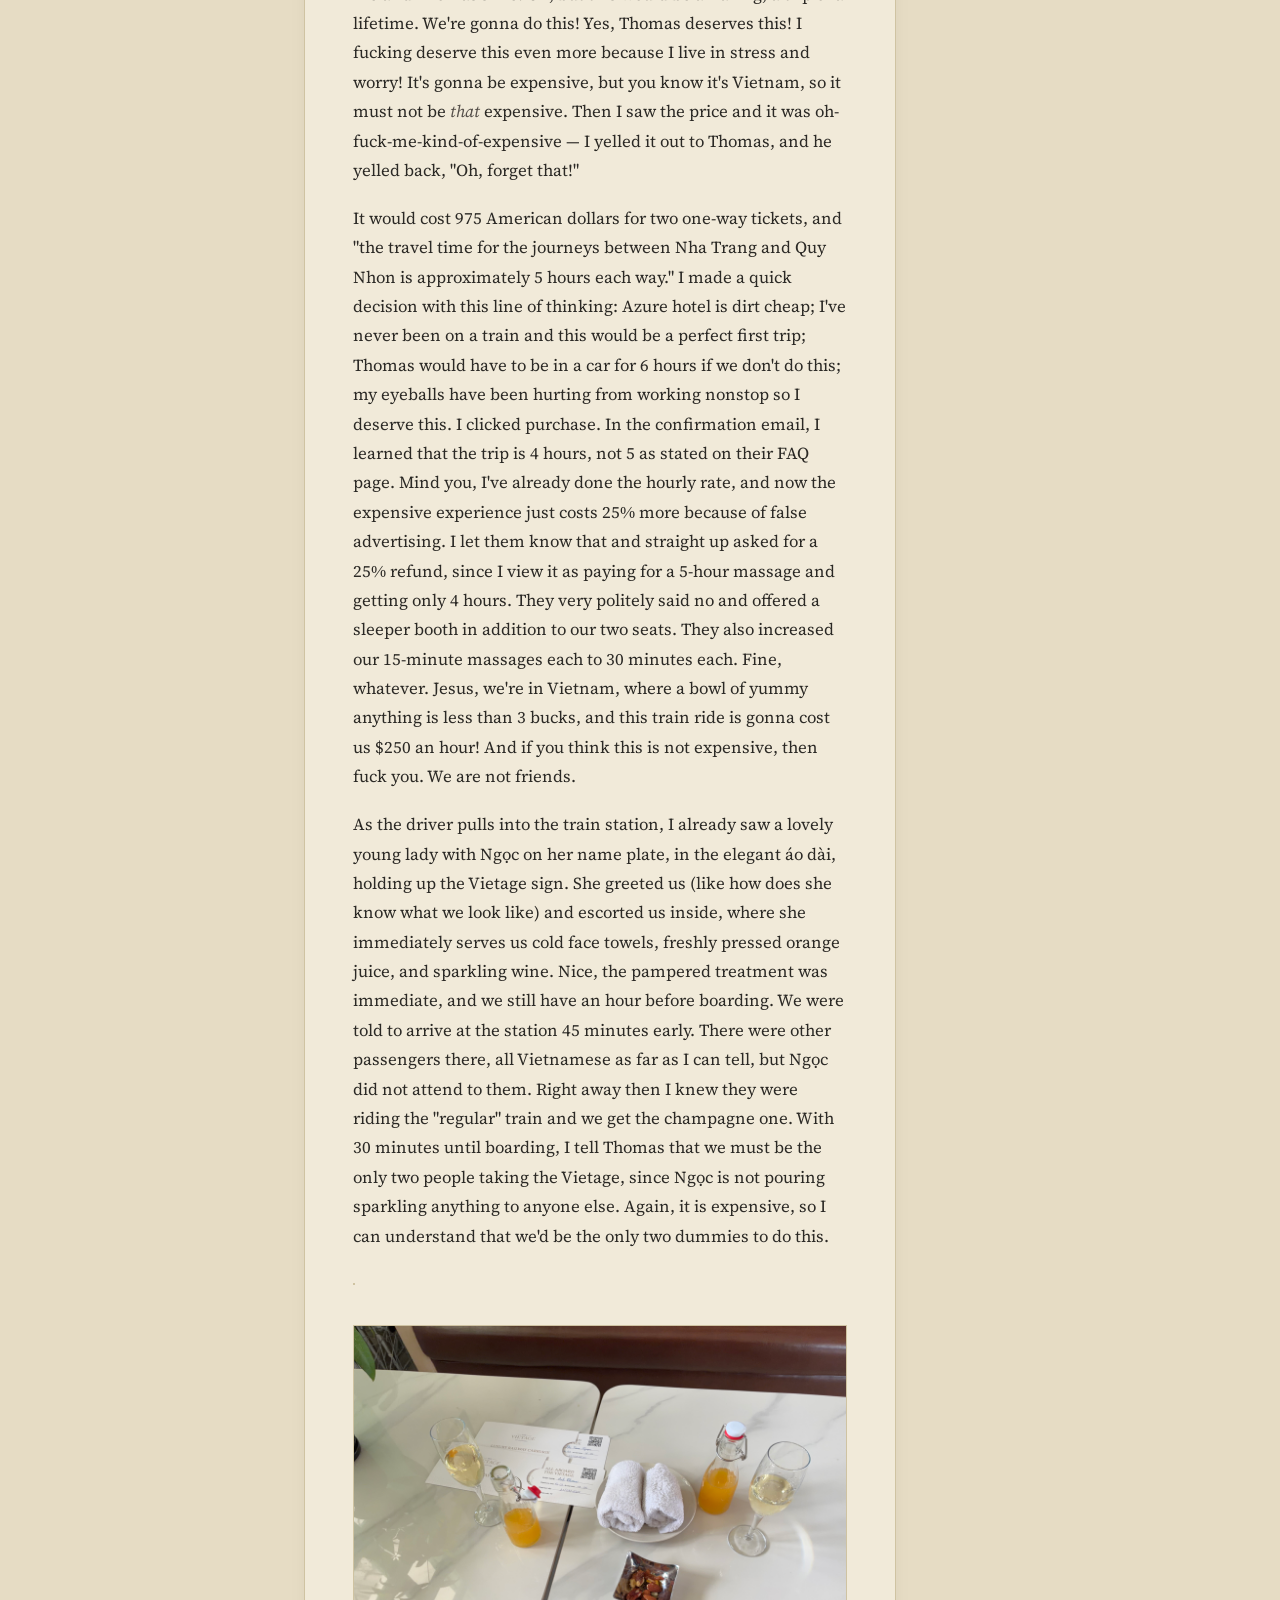
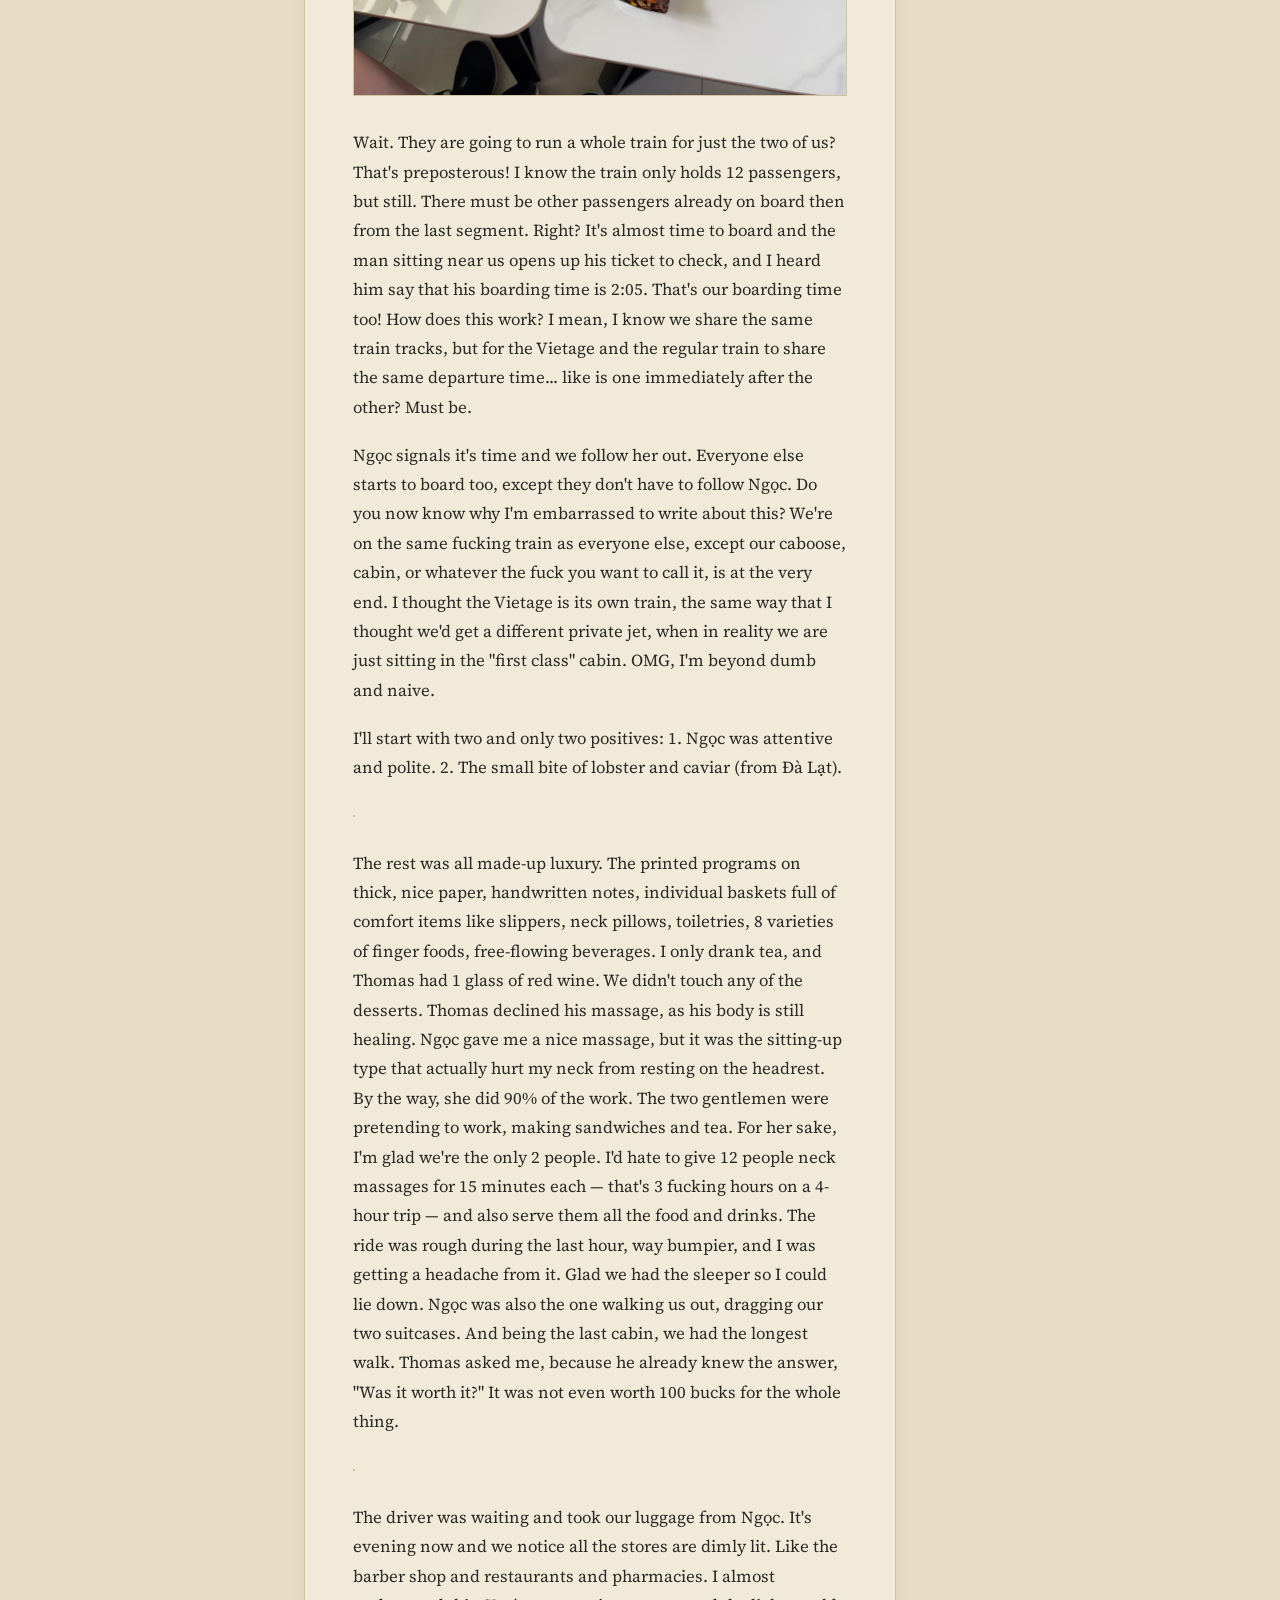
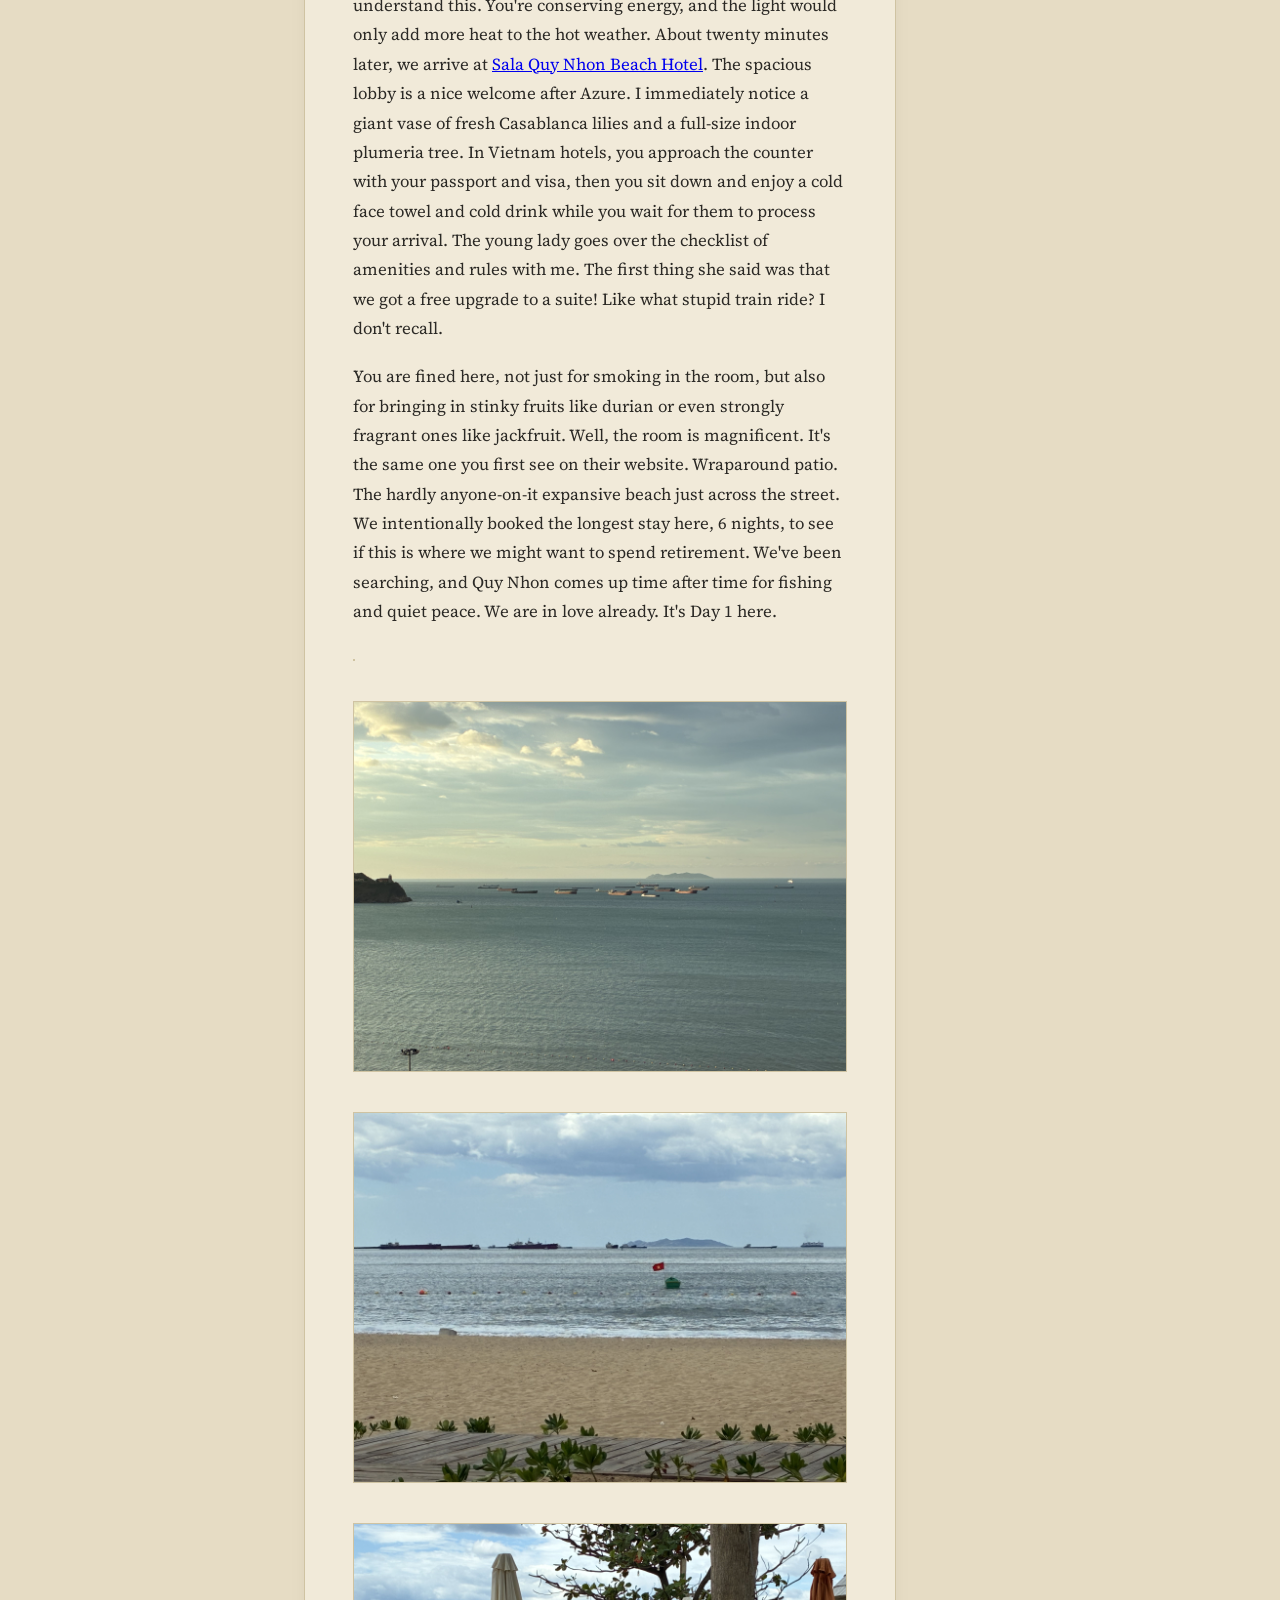
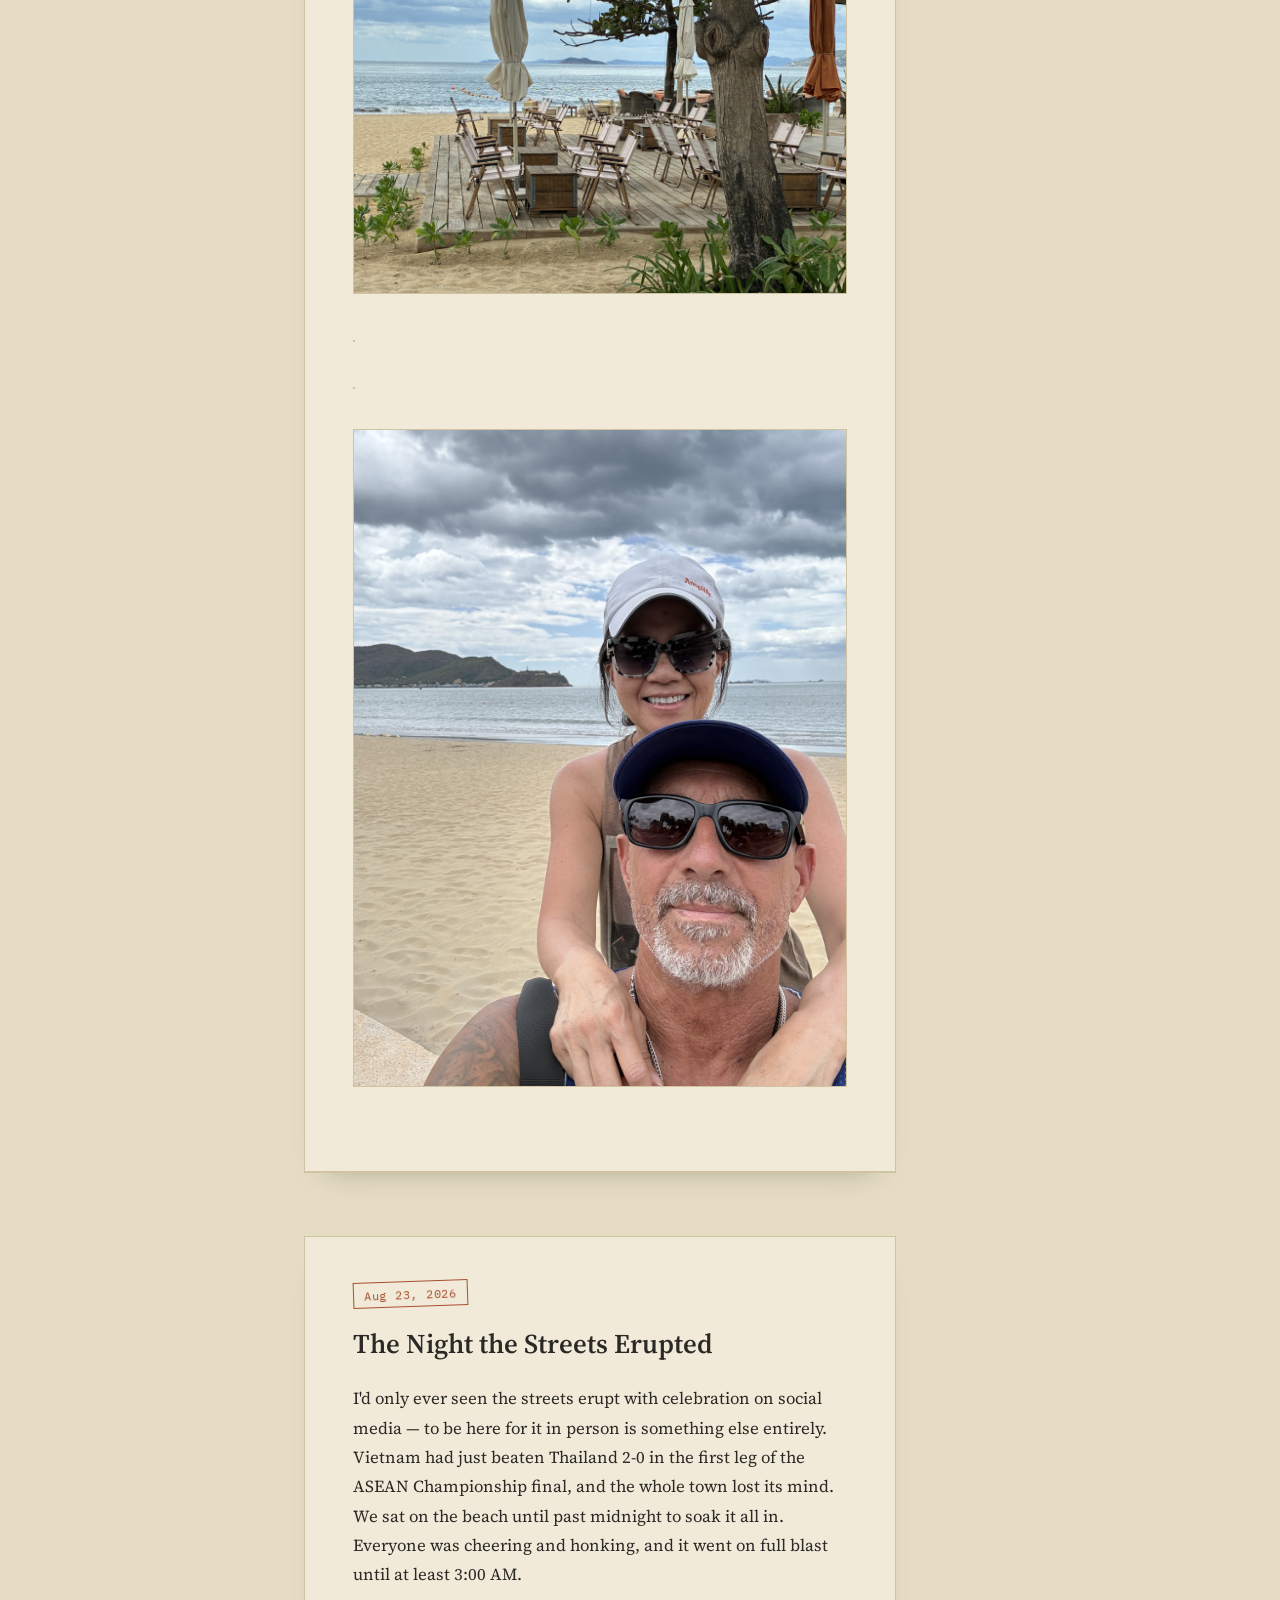
==== commit da6bba84: "Replace all remaining oversized copies of IMG_2297.MOV" ====
--- a/site/index.html
+++ b/site/index.html
@@ -12,6 +12,9 @@
     <div class="spine-title">Field&nbsp;Notes</div>
     <nav class="tabs">
       <div class="tab-month">August 2026</div>
+      <a class="tab-entry" href="#2026-08-30"><span class="tab-day">30</span><span class="tab-label">August 30, 2026</span></a>
+      <a class="tab-entry" href="#2026-08-29"><span class="tab-day">29</span><span class="tab-label">August 29, 2026</span></a>
+      <a class="tab-entry" href="#2026-08-28"><span class="tab-day">28</span><span class="tab-label">August 28, 2026</span></a>
       <a class="tab-entry" href="#2026-08-27"><span class="tab-day">27</span><span class="tab-label">The Driver Who Knew Better</span></a>
       <a class="tab-entry" href="#2026-08-26"><span class="tab-day">26</span><span class="tab-label">Dolly Parton and a Late Vietnam Equalizer</span></a>
       <a class="tab-entry" href="#2026-08-25"><span class="tab-day">25</span><span class="tab-label">Two Hours of Salt Water and Sunlight at Kỳ Co Beach</span></a>
@@ -35,6 +38,54 @@
   </aside>
   <main class="pages">
     
+    <article class="page" id="2026-08-30">
+      <div class="stamp">
+        <span class="stamp-date">Aug 30, 2026</span>
+        
+      </div>
+      <h1>August 30, 2026</h1>
+      <div class="prose">
+        <p><img alt="" src="images/2026-08-30/IMG_2309.jpeg" /></p>
+<p><img alt="" src="images/2026-08-30/IMG_2302.jpeg" /></p>
+<p><img alt="" src="images/2026-08-30/IMG_2306.jpeg" /></p>
+<p><img alt="" src="images/2026-08-30/IMG_2307.jpeg" /></p>
+<p><img alt="" src="images/2026-08-30/IMG_2311.jpeg" /></p>
+      </div>
+    </article>
+
+
+    <article class="page" id="2026-08-29">
+      <div class="stamp">
+        <span class="stamp-date">Aug 29, 2026</span>
+        
+      </div>
+      <h1>August 29, 2026</h1>
+      <div class="prose">
+        <p><img alt="" src="images/2026-08-29/IMG_2298.jpeg" /></p>
+<p><img alt="" src="images/2026-08-29/IMG_2299.jpeg" /></p>
+<p><img alt="" src="images/2026-08-29/IMG_2300.jpeg" /></p>
+      </div>
+    </article>
+
+
+    <article class="page" id="2026-08-28">
+      <div class="stamp">
+        <span class="stamp-date">Aug 28, 2026</span>
+        
+      </div>
+      <h1>August 28, 2026</h1>
+      <div class="prose">
+        <p><img alt="" src="images/2026-08-28/IMG_2294.jpeg" /></p>
+<video controls src="images/2026-08-28/IMG_2297.MOV"></video>
+
+<p><img alt="" src="images/2026-08-28/IMG_2295.jpeg" /></p>
+<p><img alt="" src="images/2026-08-28/IMG_2292.jpeg" /></p>
+<p><img alt="" src="images/2026-08-28/IMG_2293.jpeg" /></p>
+<p><img alt="" src="images/2026-08-28/IMG_2296.jpeg" /></p>
+      </div>
+    </article>
+
+
     <article class="page" id="2026-08-27">
       <div class="stamp">
         <span class="stamp-date">Aug 27, 2026</span>
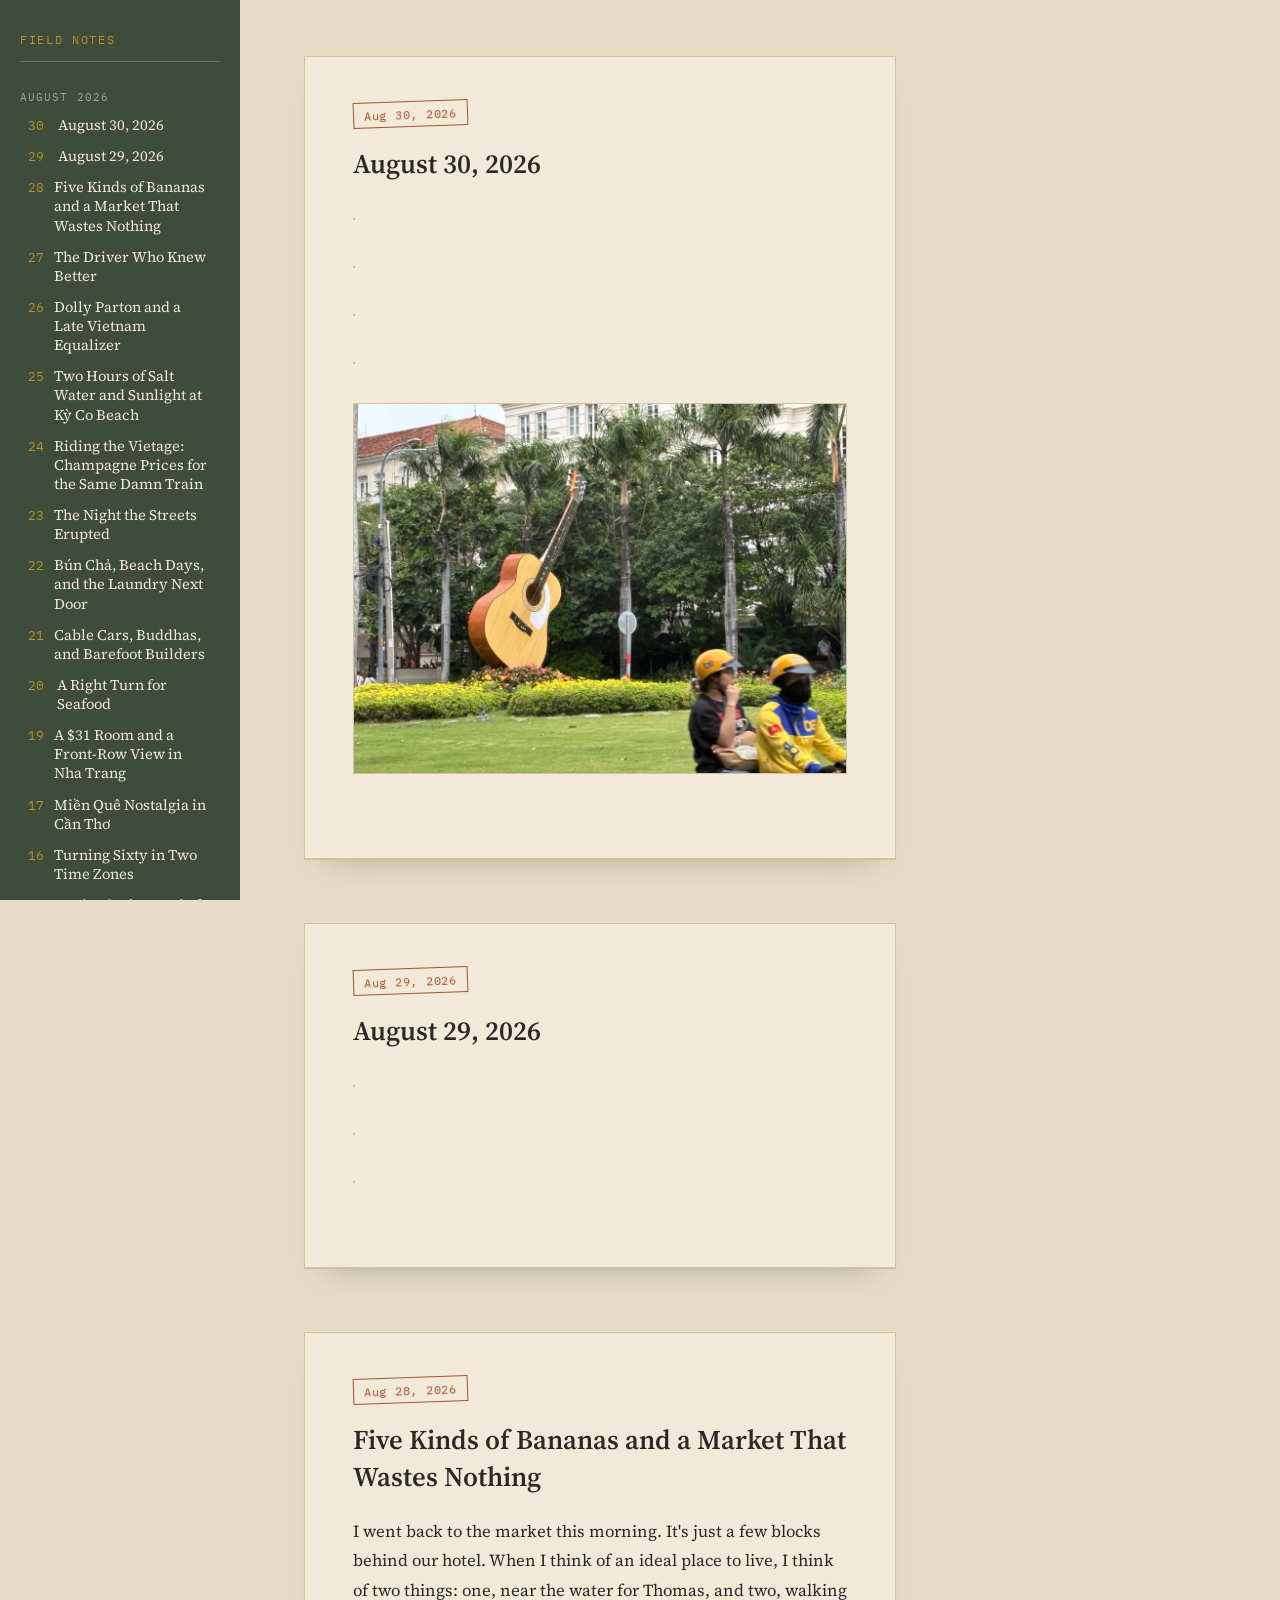
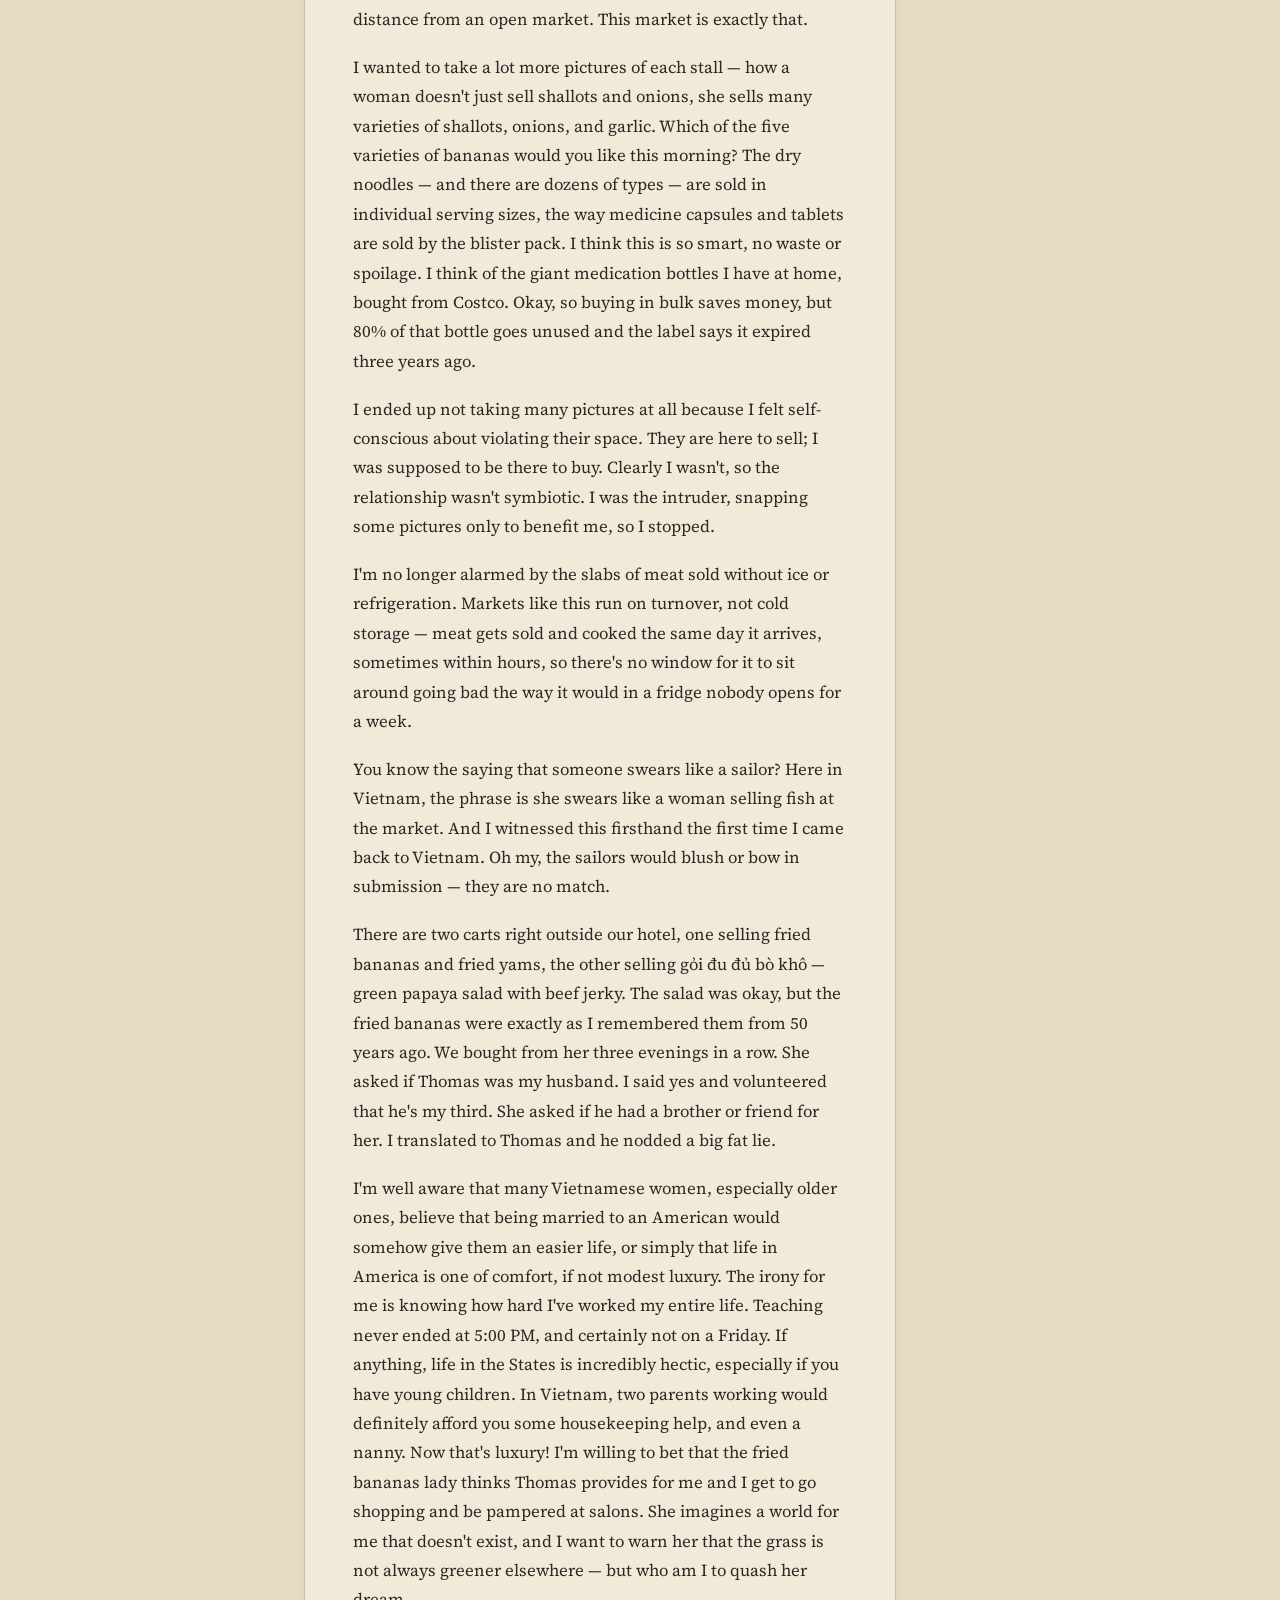
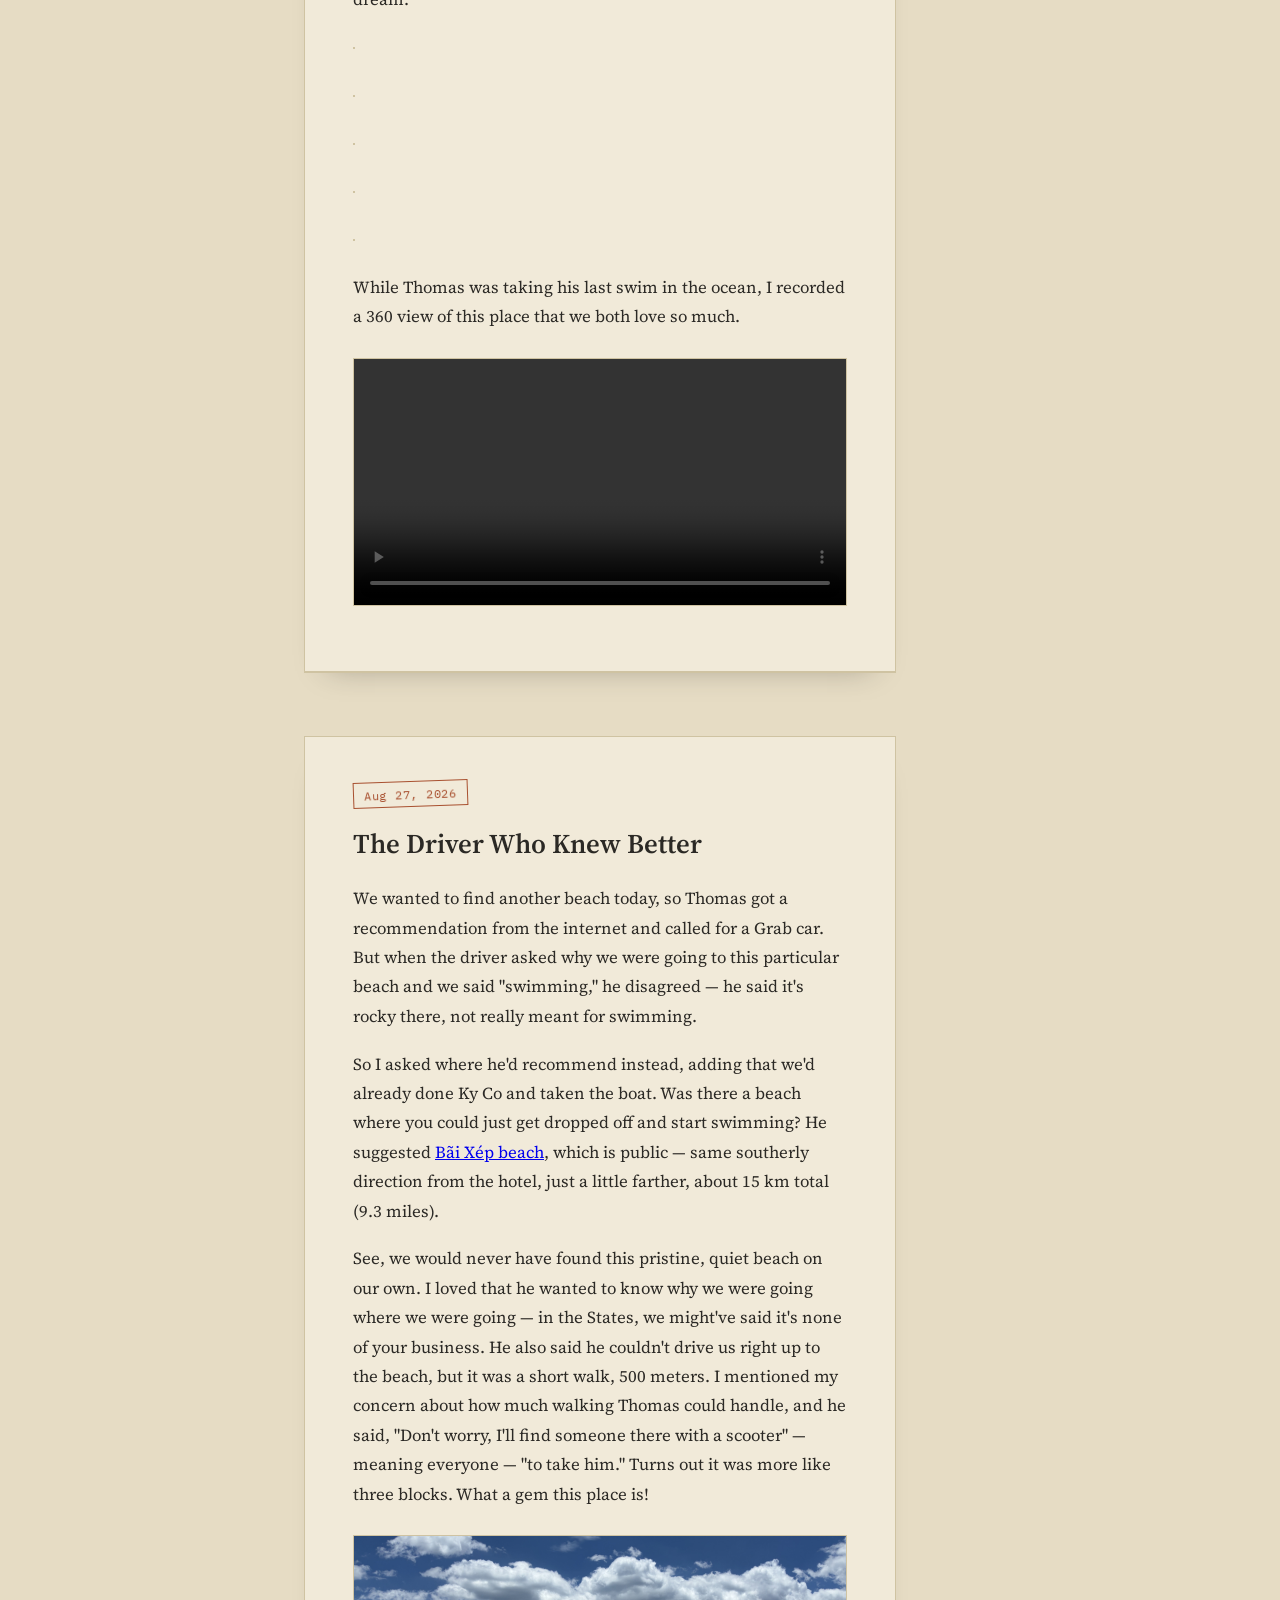
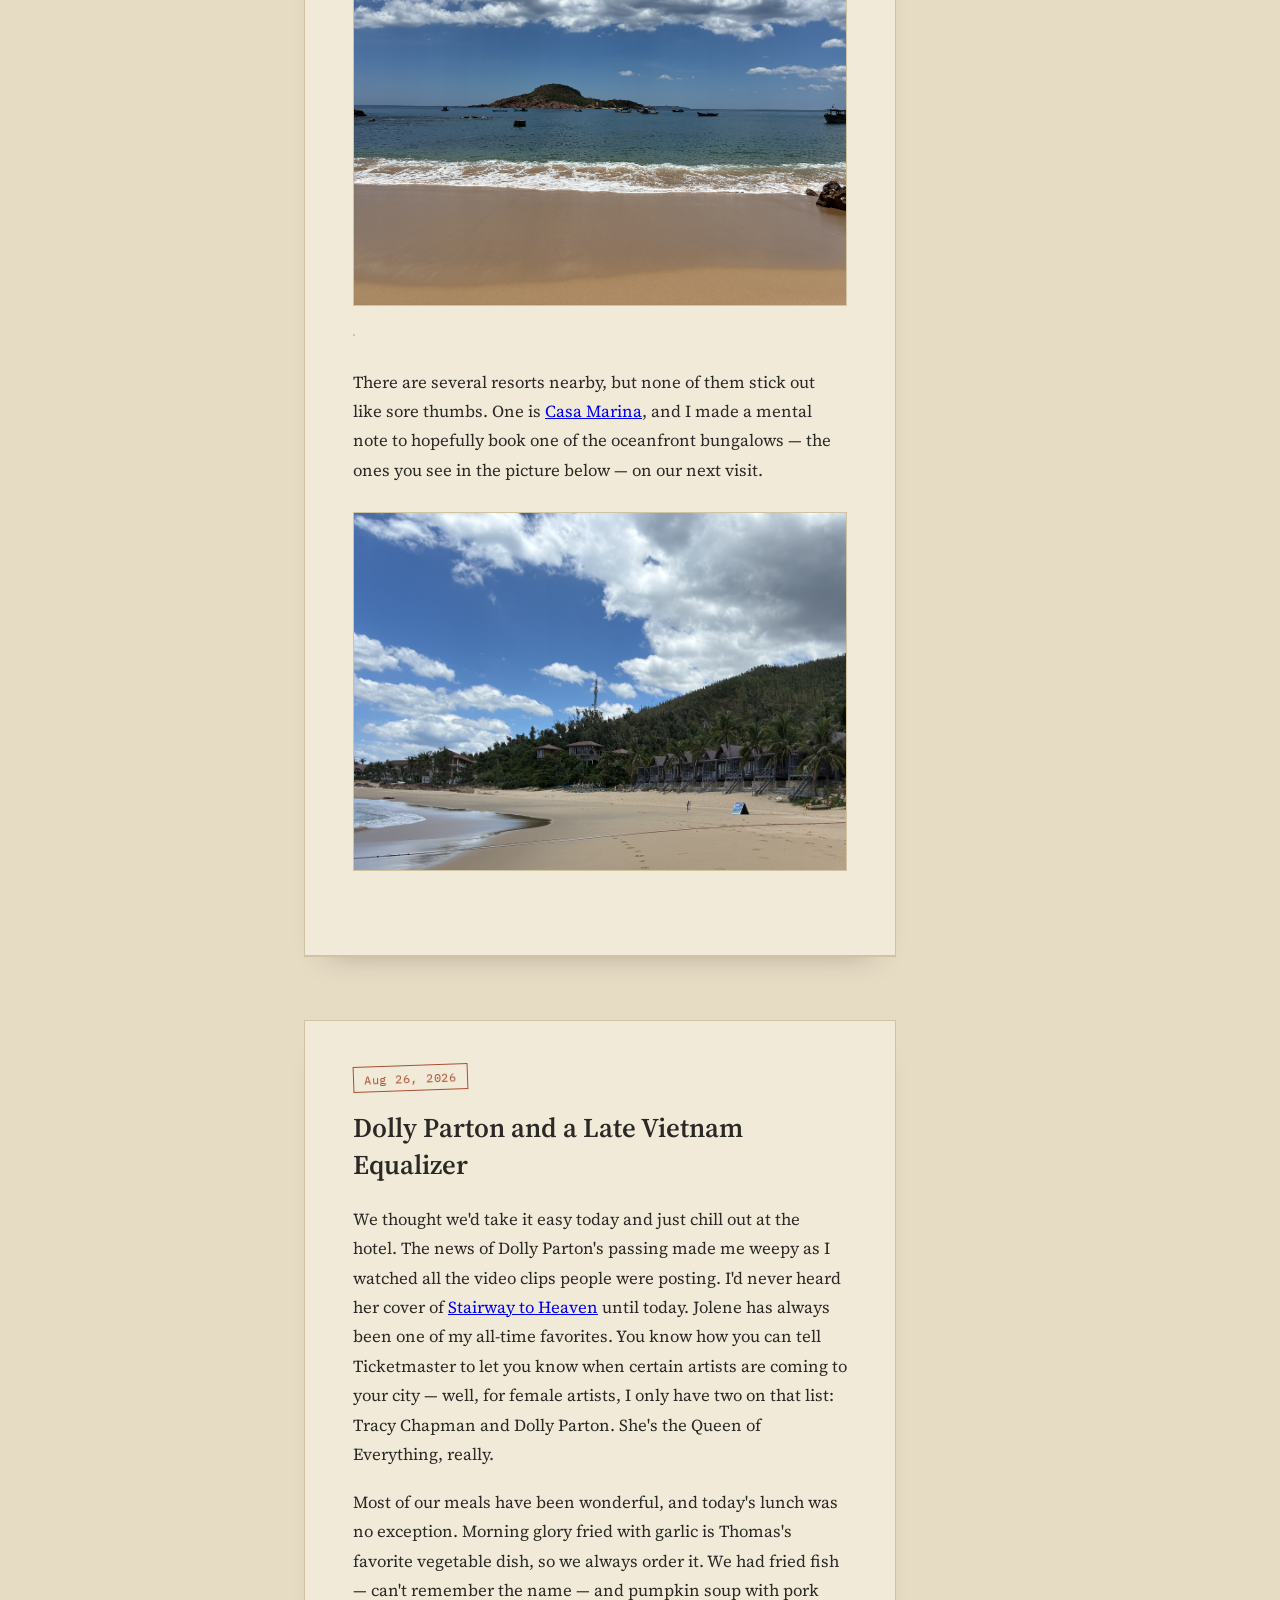
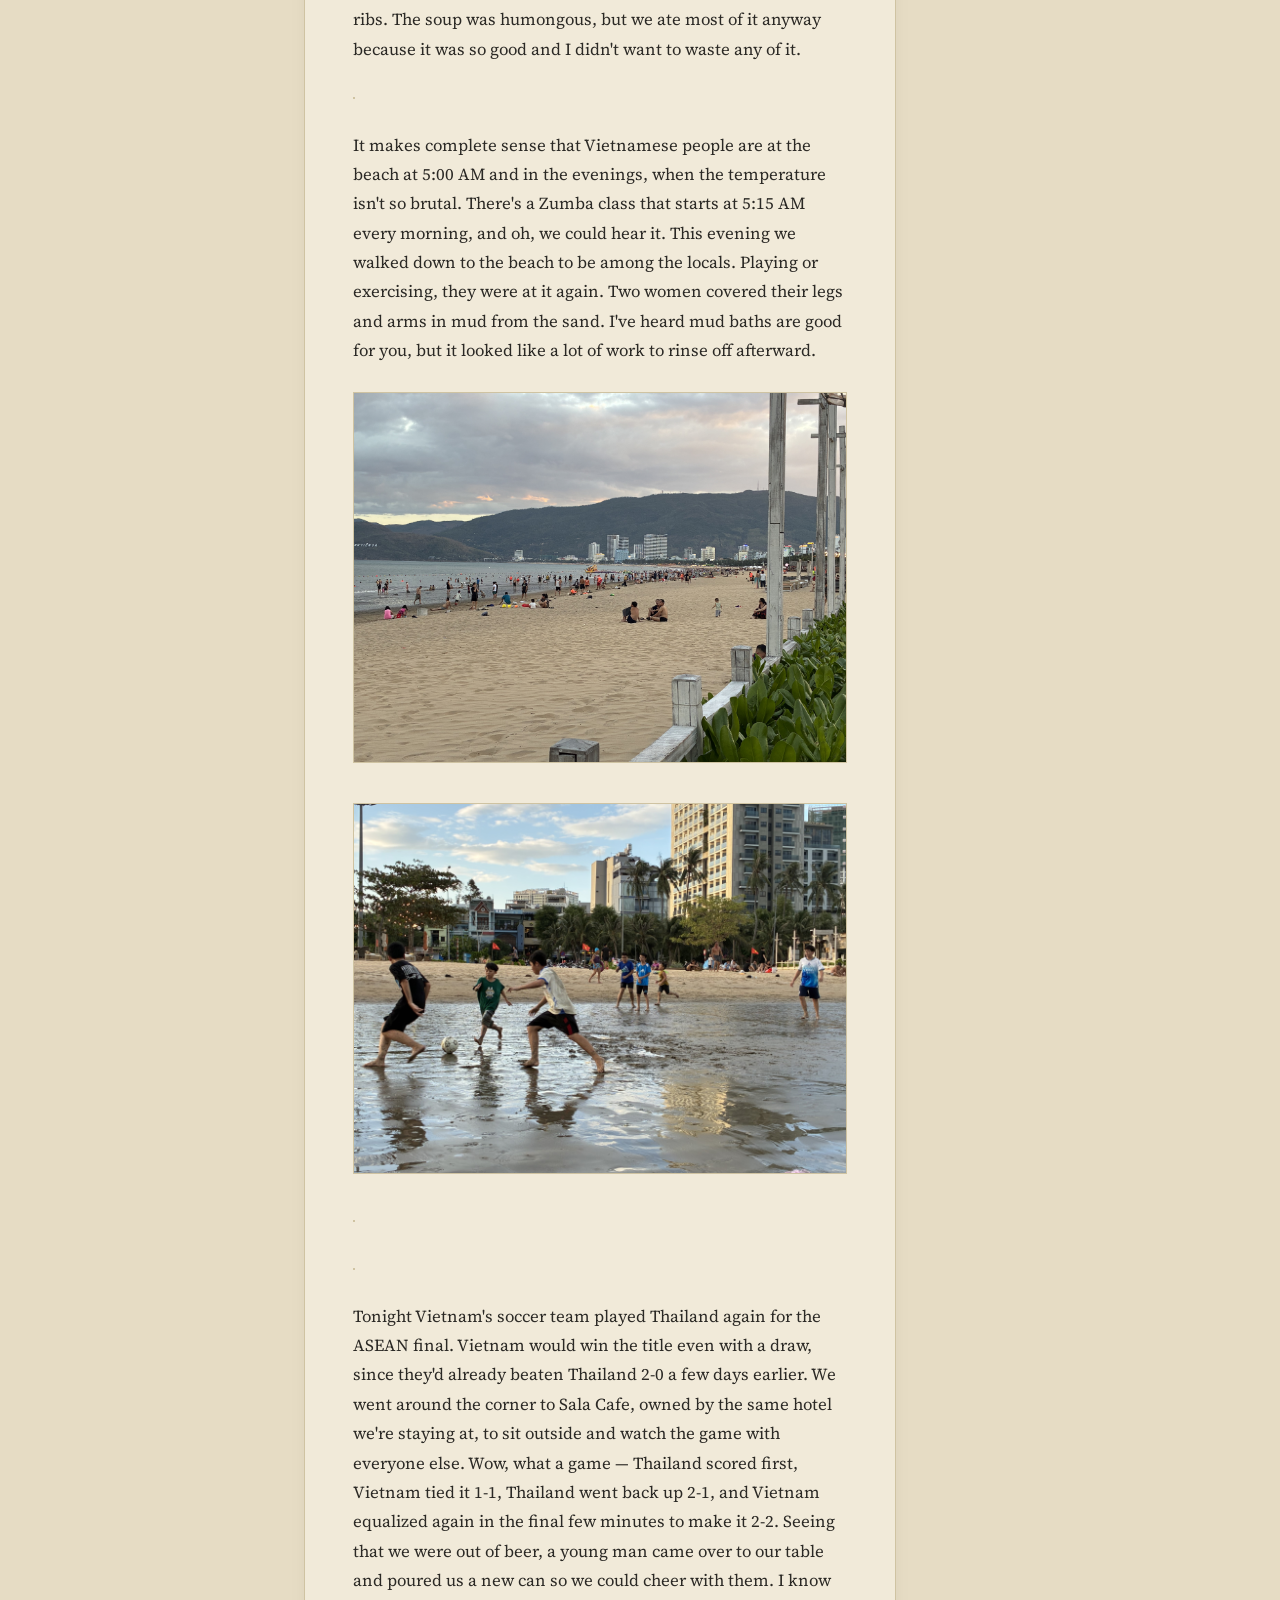
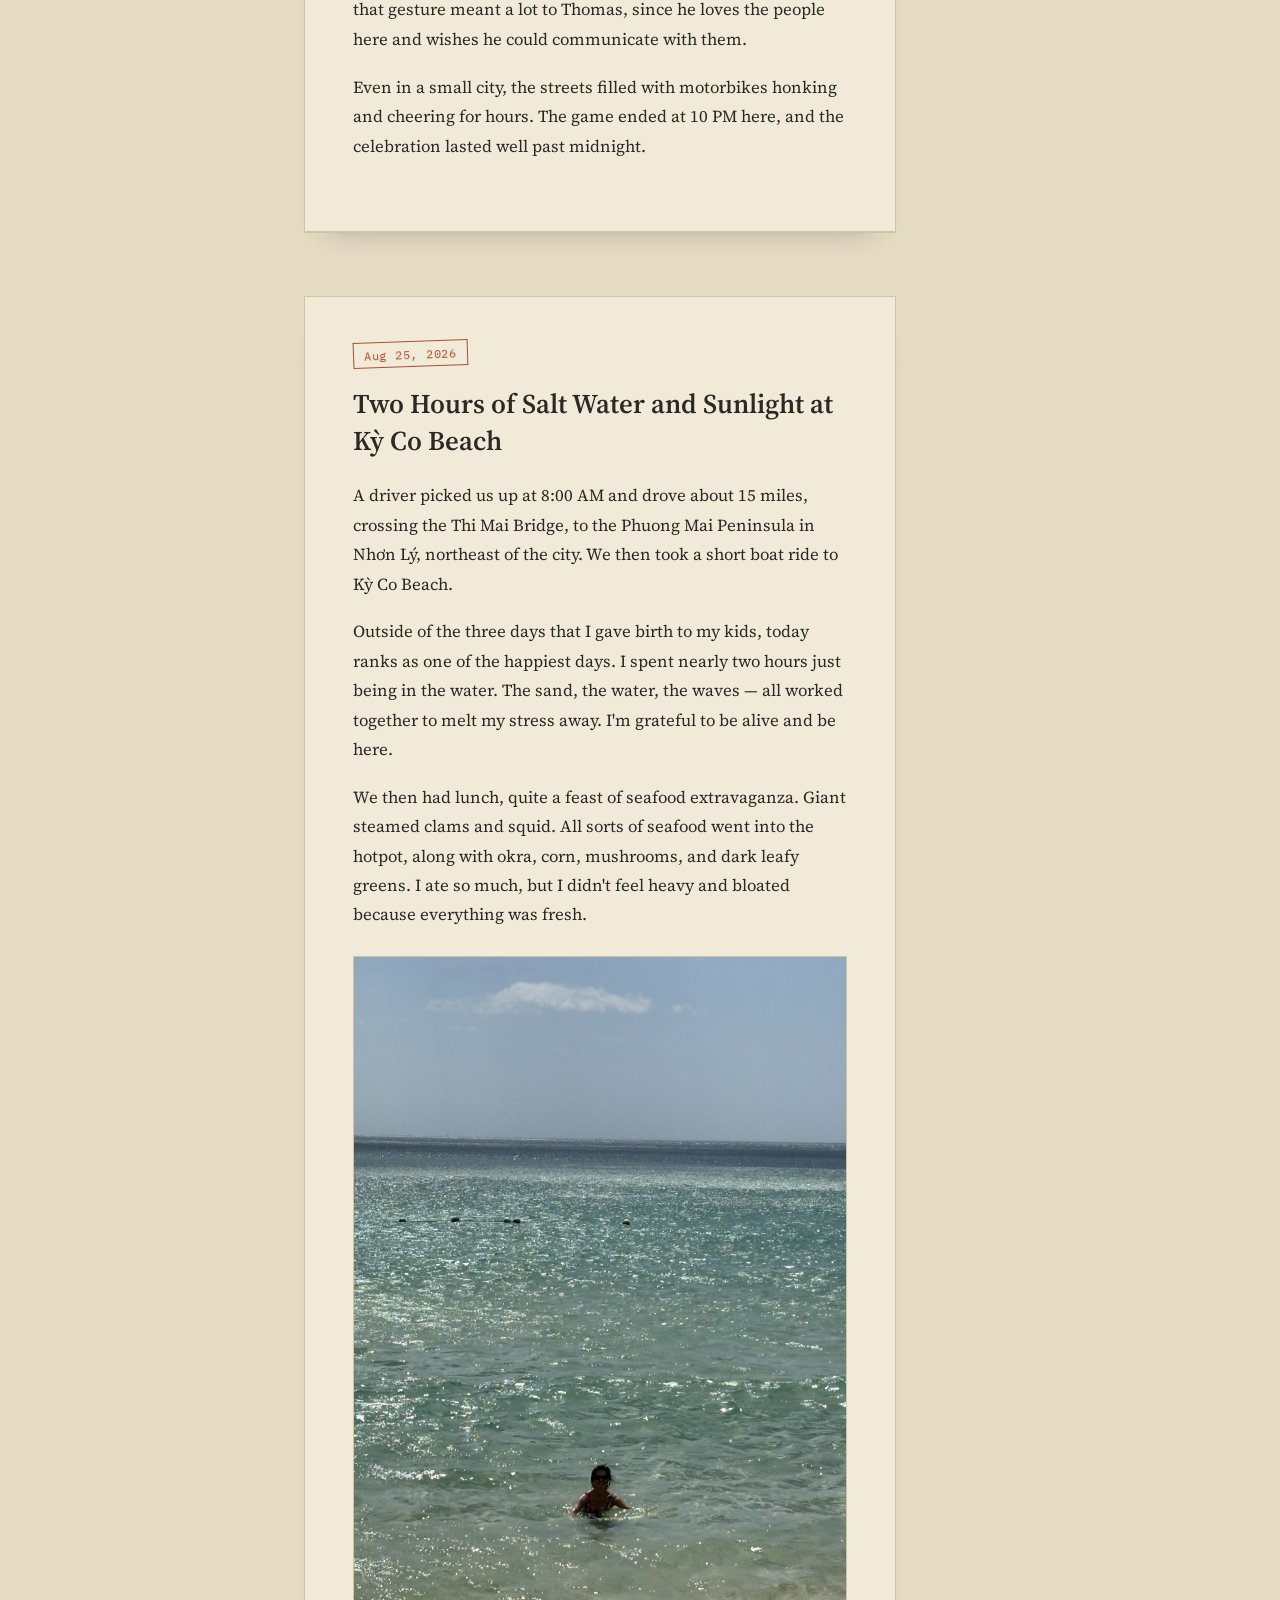
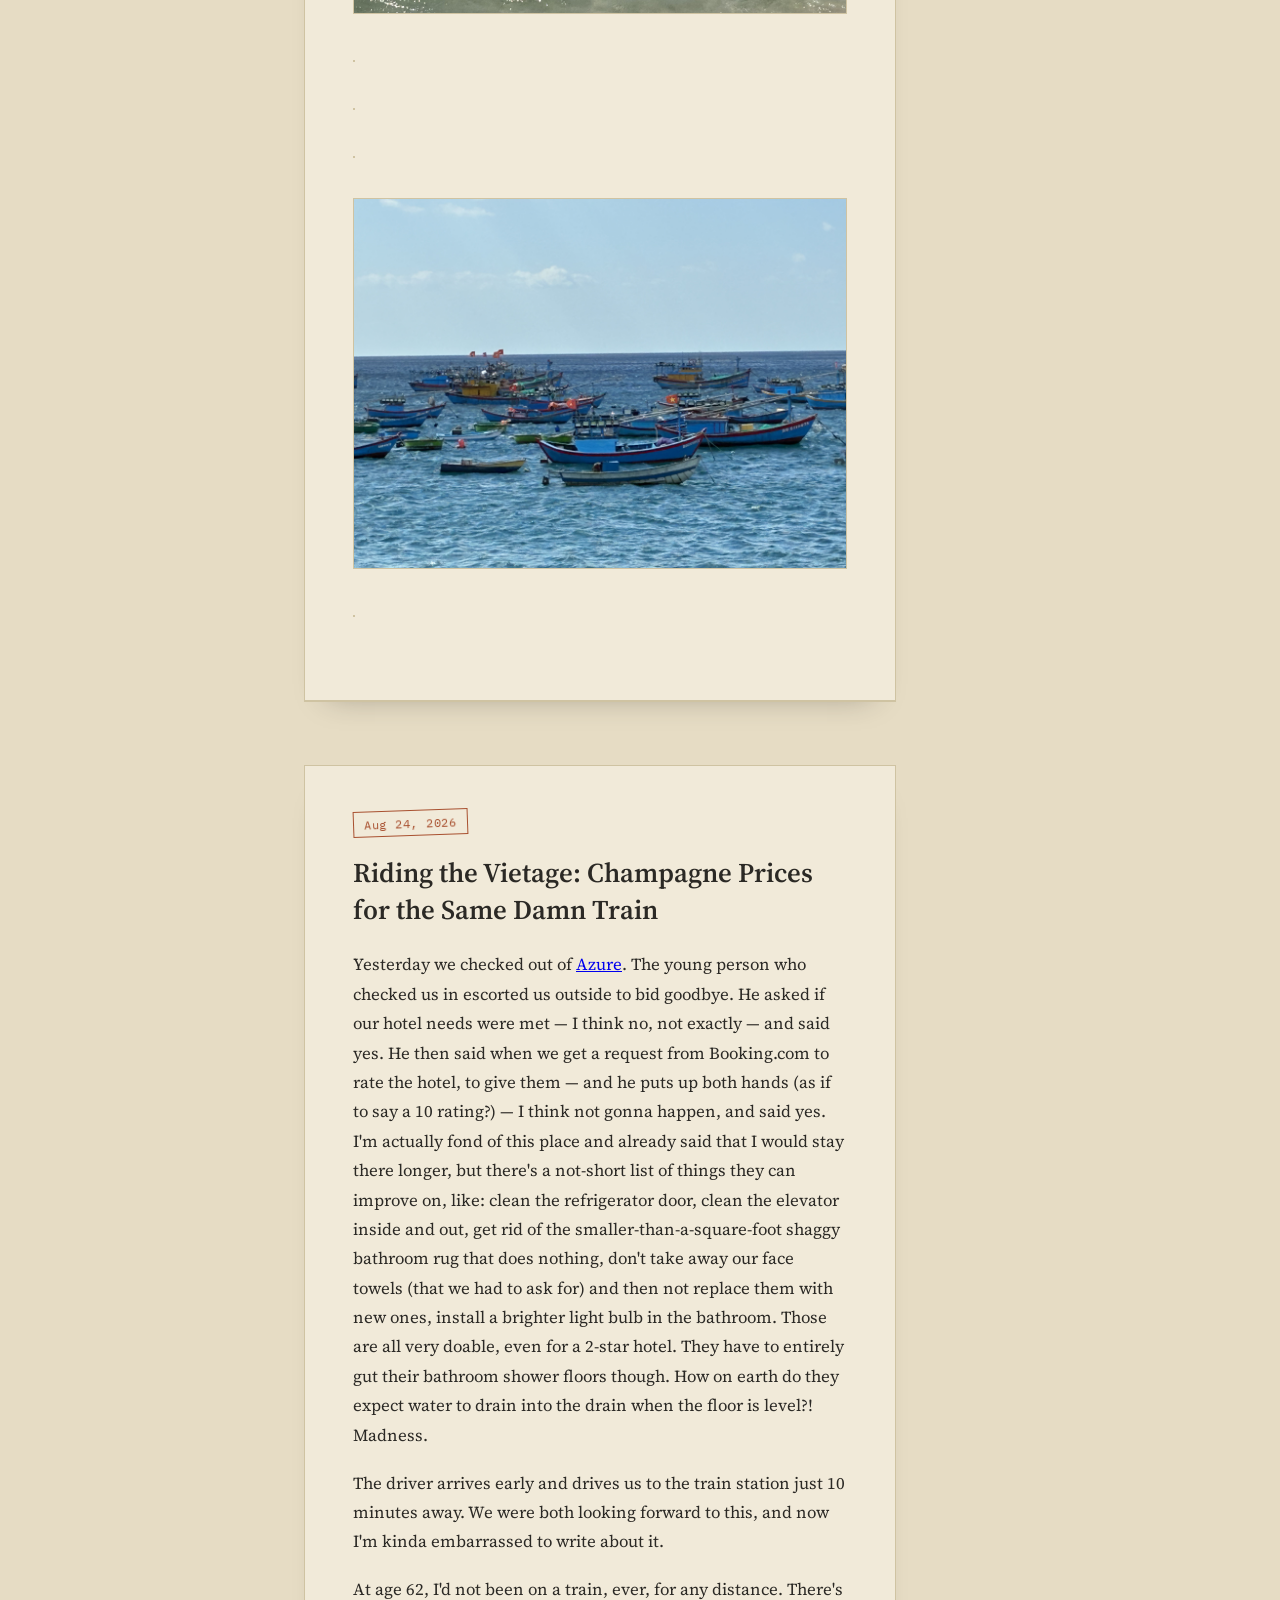
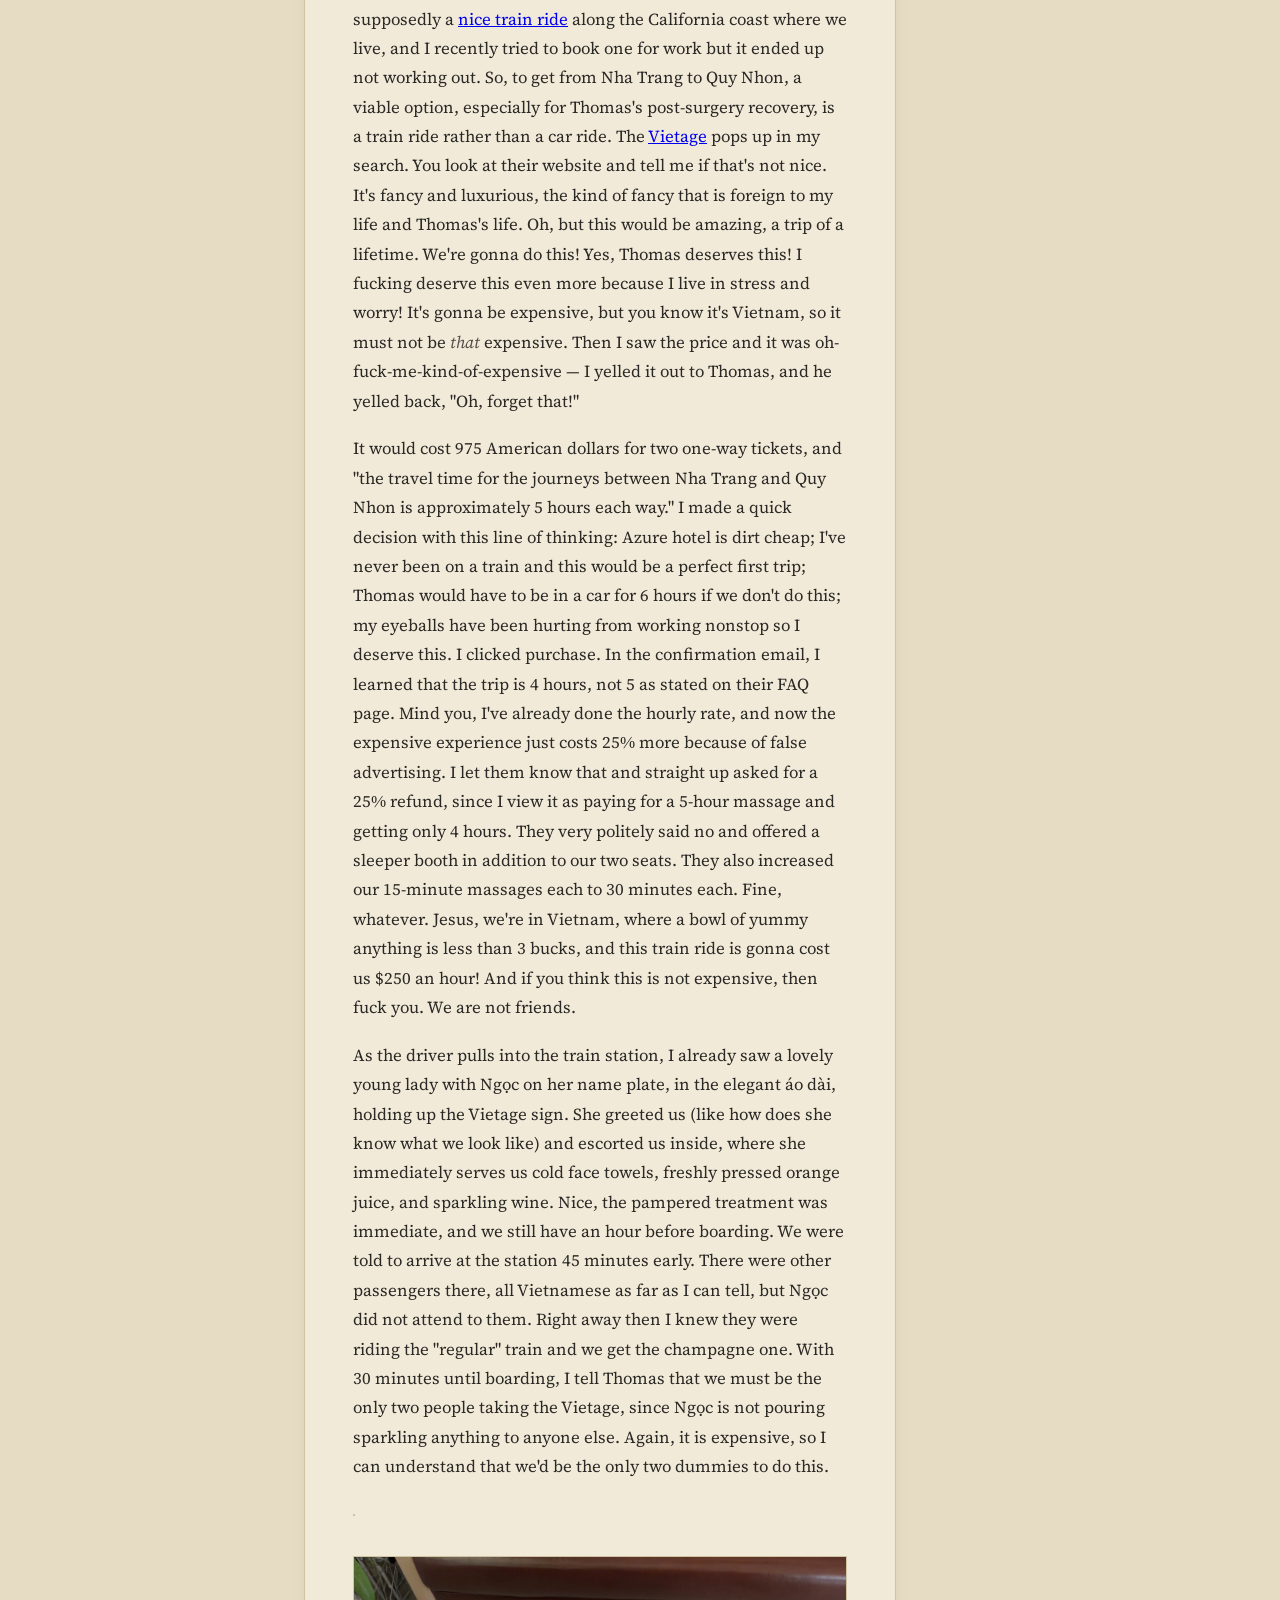
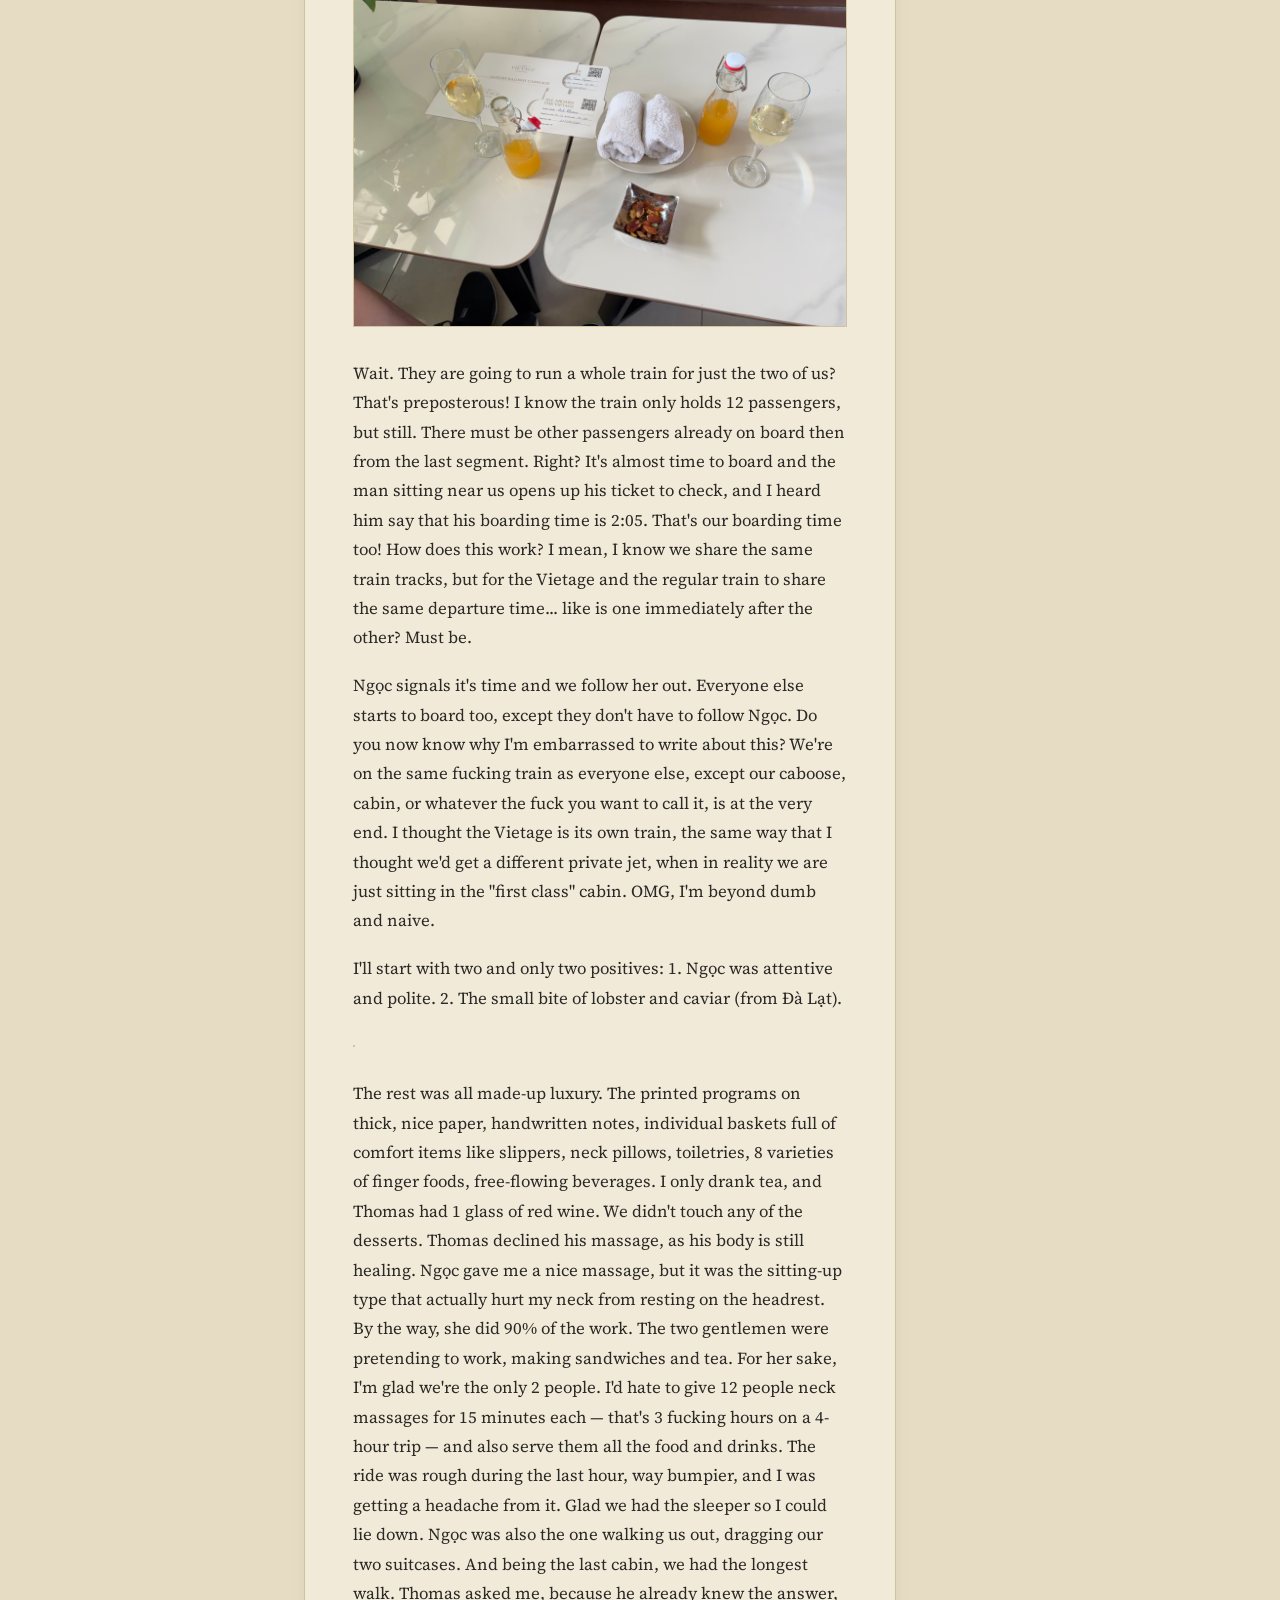
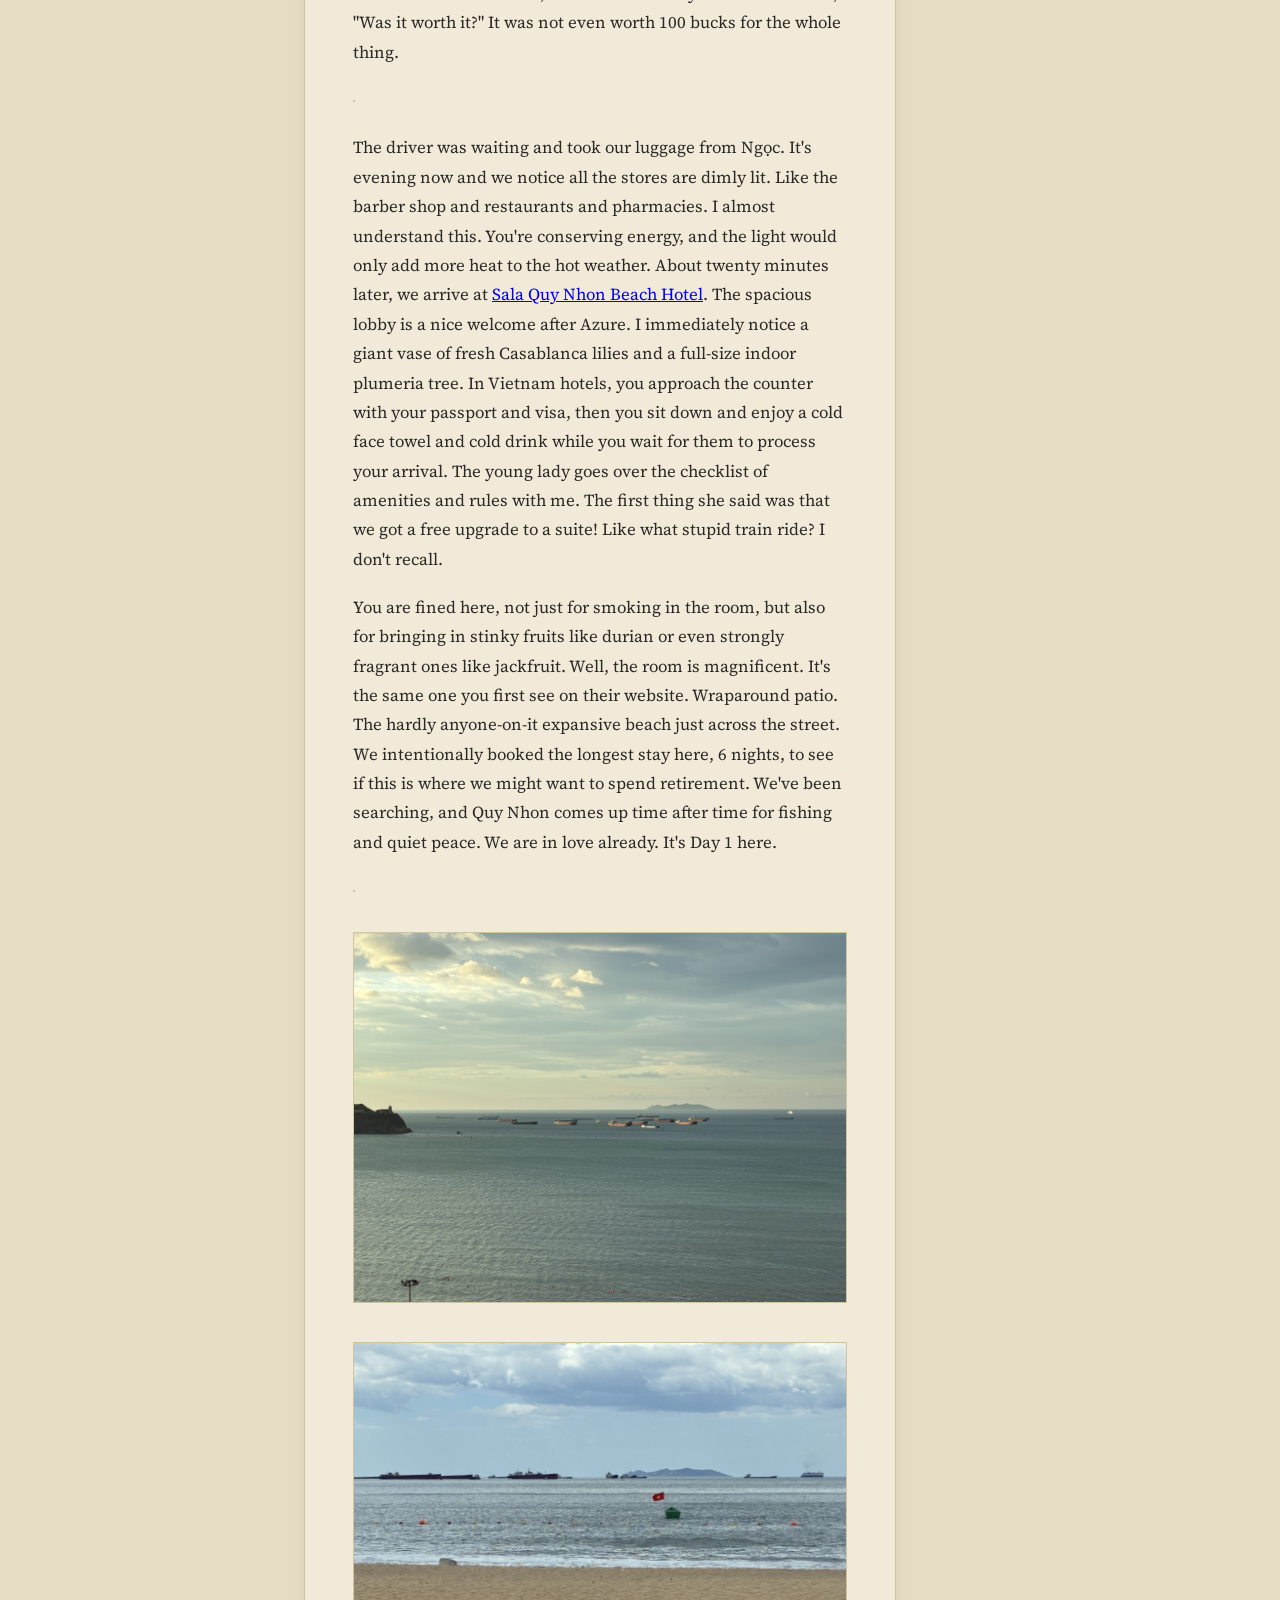
==== commit b426911b: "Update: 2026-08-31 08:35" ====
--- a/site/index.html
+++ b/site/index.html
@@ -14,7 +14,7 @@
       <div class="tab-month">August 2026</div>
       <a class="tab-entry" href="#2026-08-30"><span class="tab-day">30</span><span class="tab-label">August 30, 2026</span></a>
       <a class="tab-entry" href="#2026-08-29"><span class="tab-day">29</span><span class="tab-label">August 29, 2026</span></a>
-      <a class="tab-entry" href="#2026-08-28"><span class="tab-day">28</span><span class="tab-label">August 28, 2026</span></a>
+      <a class="tab-entry" href="#2026-08-28"><span class="tab-day">28</span><span class="tab-label">Five Kinds of Bananas and a Market That Wastes Nothing</span></a>
       <a class="tab-entry" href="#2026-08-27"><span class="tab-day">27</span><span class="tab-label">The Driver Who Knew Better</span></a>
       <a class="tab-entry" href="#2026-08-26"><span class="tab-day">26</span><span class="tab-label">Dolly Parton and a Late Vietnam Equalizer</span></a>
       <a class="tab-entry" href="#2026-08-25"><span class="tab-day">25</span><span class="tab-label">Two Hours of Salt Water and Sunlight at Kỳ Co Beach</span></a>
@@ -73,15 +73,22 @@
         <span class="stamp-date">Aug 28, 2026</span>
         
       </div>
-      <h1>August 28, 2026</h1>
-      <div class="prose">
-        <p><img alt="" src="images/2026-08-28/IMG_2294.jpeg" /></p>
-<video controls src="images/2026-08-28/IMG_2297.MOV"></video>
-
+      <h1>Five Kinds of Bananas and a Market That Wastes Nothing</h1>
+      <div class="prose">
+        <p>I went back to the market this morning. It's just a few blocks behind our hotel. When I think of an ideal place to live, I think of two things: one, near the water for Thomas, and two, walking distance from an open market. This market is exactly that.</p>
+<p>I wanted to take a lot more pictures of each stall — how a woman doesn't just sell shallots and onions, she sells many varieties of shallots, onions, and garlic. Which of the five varieties of bananas would you like this morning? The dry noodles — and there are dozens of types — are sold in individual serving sizes, the way medicine capsules and tablets are sold by the blister pack. I think this is so smart, no waste or spoilage. I think of the giant medication bottles I have at home, bought from Costco. Okay, so buying in bulk saves money, but 80% of that bottle goes unused and the label says it expired three years ago.</p>
+<p>I ended up not taking many pictures at all because I felt self-conscious about violating their space. They are here to sell; I was supposed to be there to buy. Clearly I wasn't, so the relationship wasn't symbiotic. I was the intruder, snapping some pictures only to benefit me, so I stopped.</p>
+<p>I'm no longer alarmed by the slabs of meat sold without ice or refrigeration. Markets like this run on turnover, not cold storage — meat gets sold and cooked the same day it arrives, sometimes within hours, so there's no window for it to sit around going bad the way it would in a fridge nobody opens for a week.</p>
+<p>You know the saying that someone swears like a sailor? Here in Vietnam, the phrase is she swears like a woman selling fish at the market. And I witnessed this firsthand the first time I came back to Vietnam. Oh my, the sailors would blush or bow in submission — they are no match.</p>
+<p>There are two carts right outside our hotel, one selling fried bananas and fried yams, the other selling gỏi đu đủ bò khô — green papaya salad with beef jerky. The salad was okay, but the fried bananas were exactly as I remembered them from 50 years ago. We bought from her three evenings in a row. She asked if Thomas was my husband. I said yes and volunteered that he's my third. She asked if he had a brother or friend for her. I translated to Thomas and he nodded a big fat lie.</p>
+<p>I'm well aware that many Vietnamese women, especially older ones, believe that being married to an American would somehow give them an easier life, or simply that life in America is one of comfort, if not modest luxury. The irony for me is knowing how hard I've worked my entire life. Teaching never ended at 5:00 PM, and certainly not on a Friday. If anything, life in the States is incredibly hectic, especially if you have young children. In Vietnam, two parents working would definitely afford you some housekeeping help, and even a nanny. Now that's luxury! I'm willing to bet that the fried bananas lady thinks Thomas provides for me and I get to go shopping and be pampered at salons. She imagines a world for me that doesn't exist, and I want to warn her that the grass is not always greener elsewhere — but who am I to quash her dream.</p>
+<p><img alt="" src="images/2026-08-28/IMG_2294.jpeg" /></p>
 <p><img alt="" src="images/2026-08-28/IMG_2295.jpeg" /></p>
 <p><img alt="" src="images/2026-08-28/IMG_2292.jpeg" /></p>
 <p><img alt="" src="images/2026-08-28/IMG_2293.jpeg" /></p>
 <p><img alt="" src="images/2026-08-28/IMG_2296.jpeg" /></p>
+<p>While Thomas was taking his last swim in the ocean, I recorded a 360 view of this place that we both love so much.</p>
+<video controls src="images/2026-08-28/IMG_2297.MOV"></video>
       </div>
     </article>
 
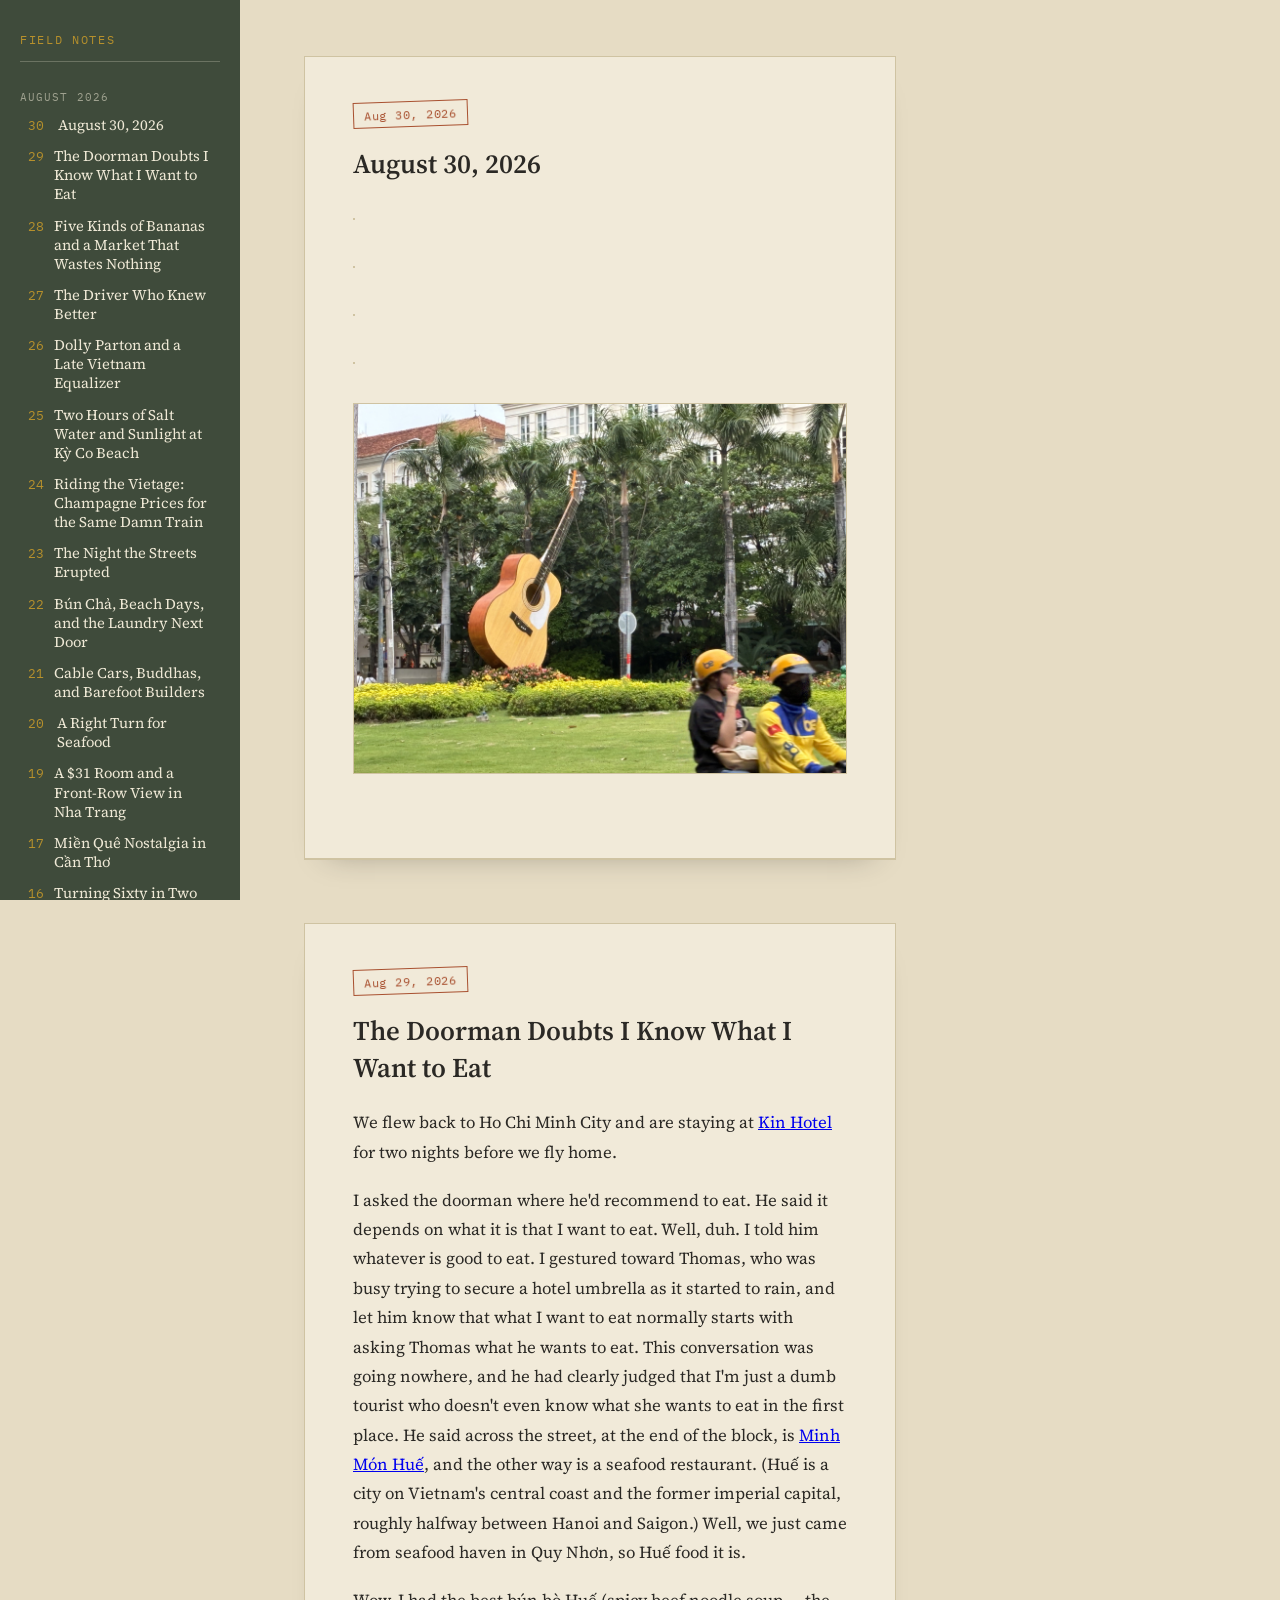
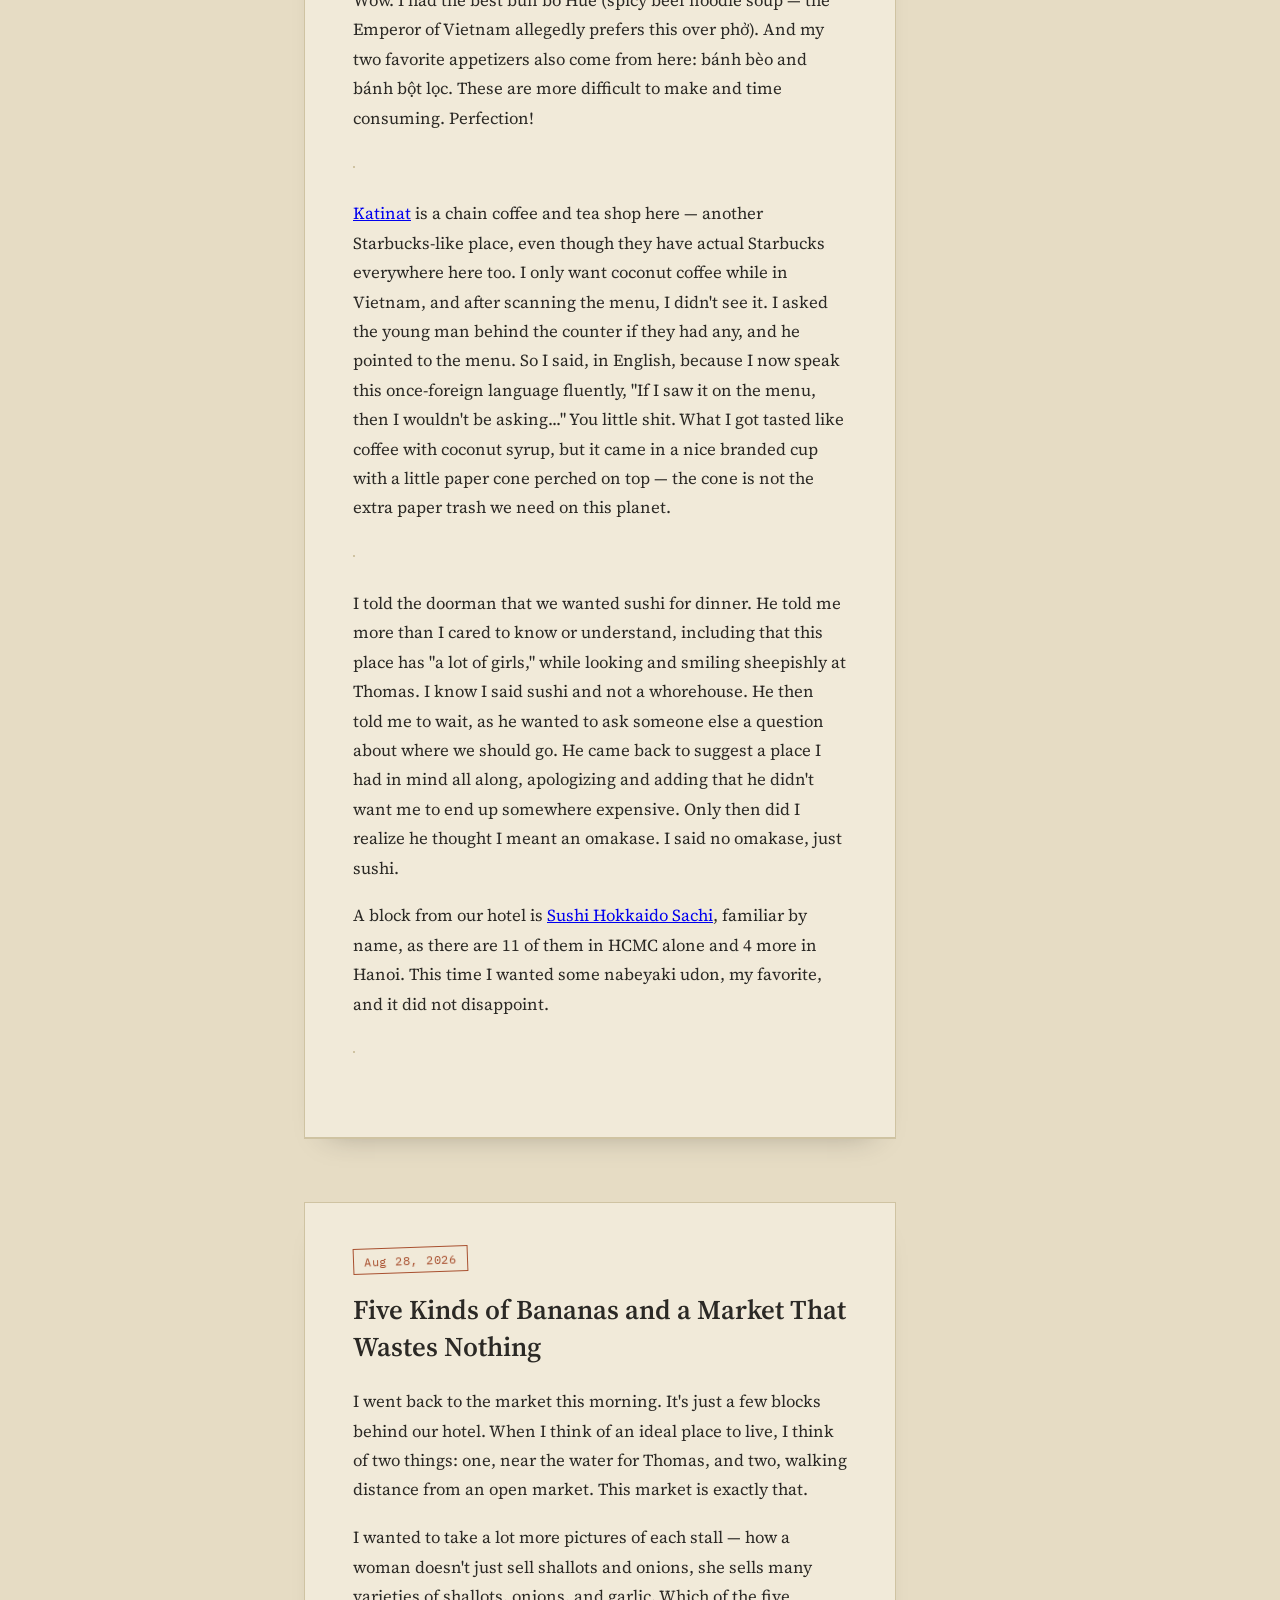
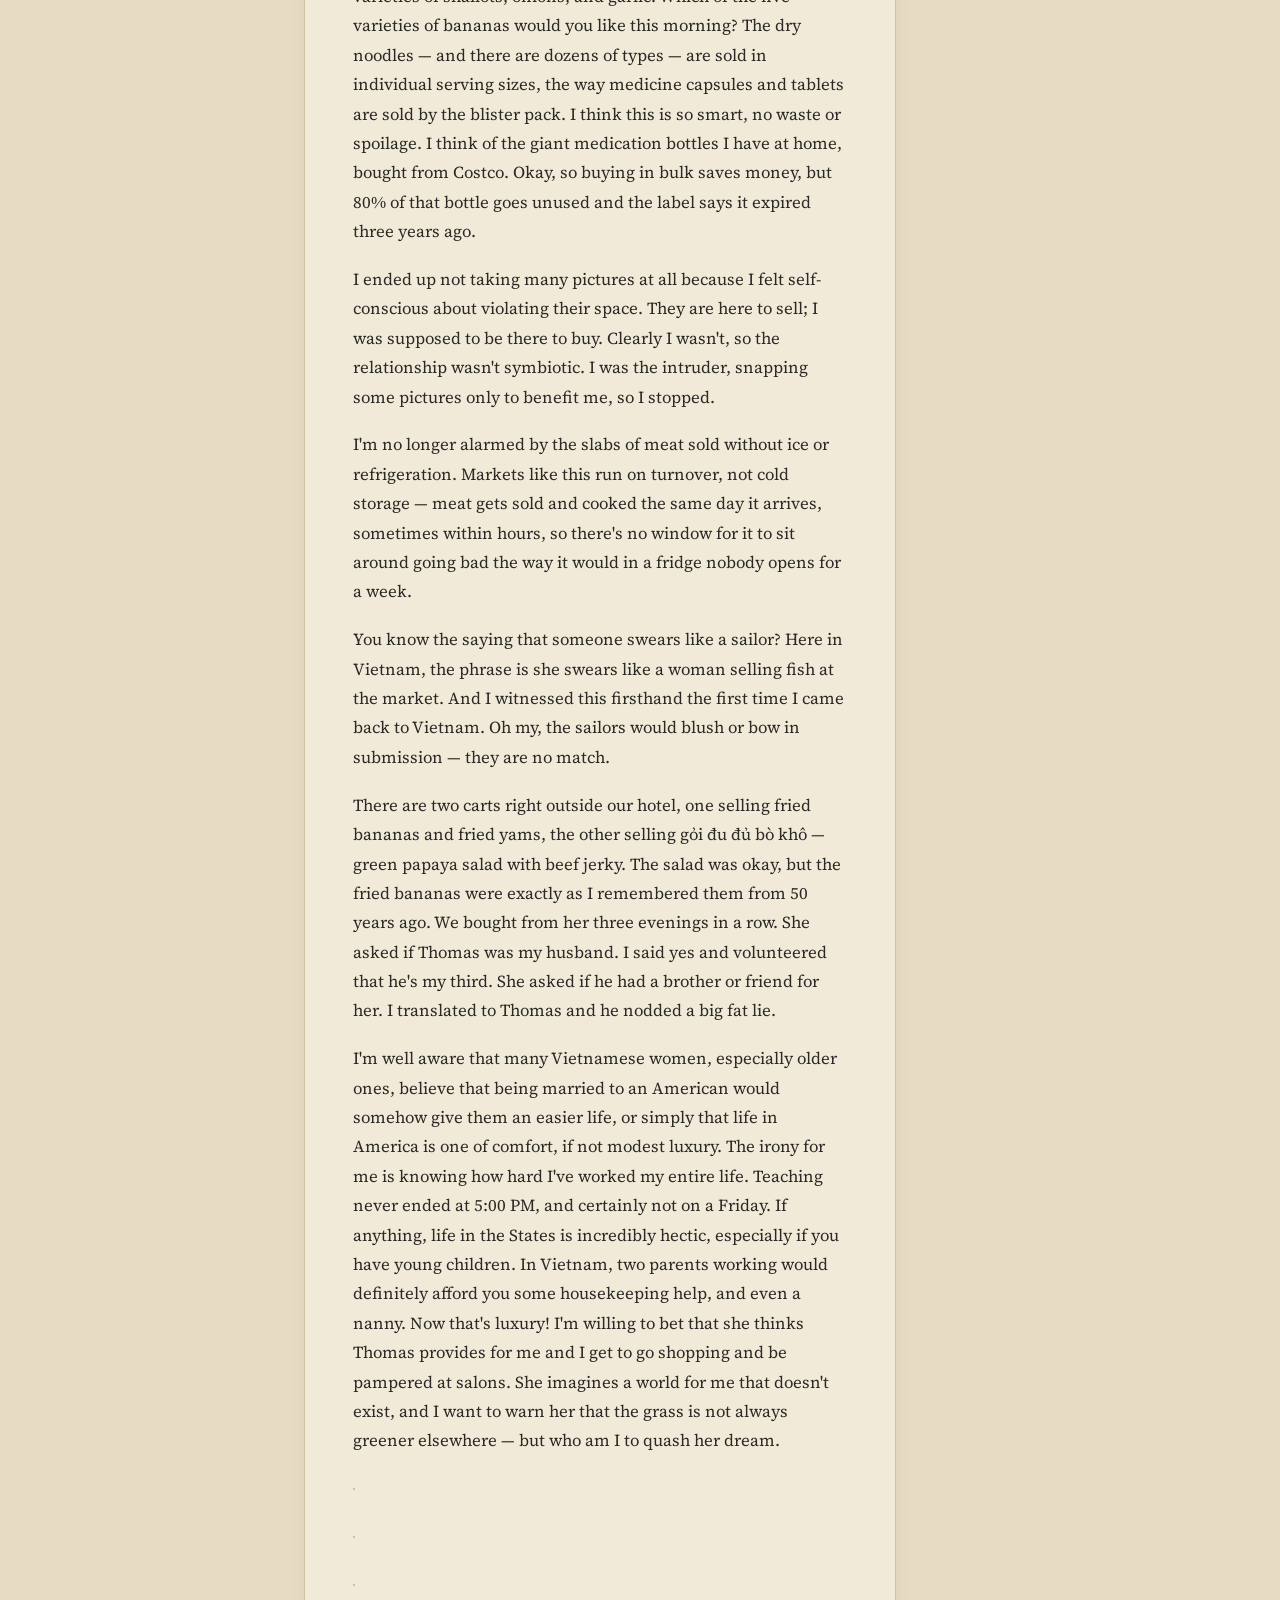
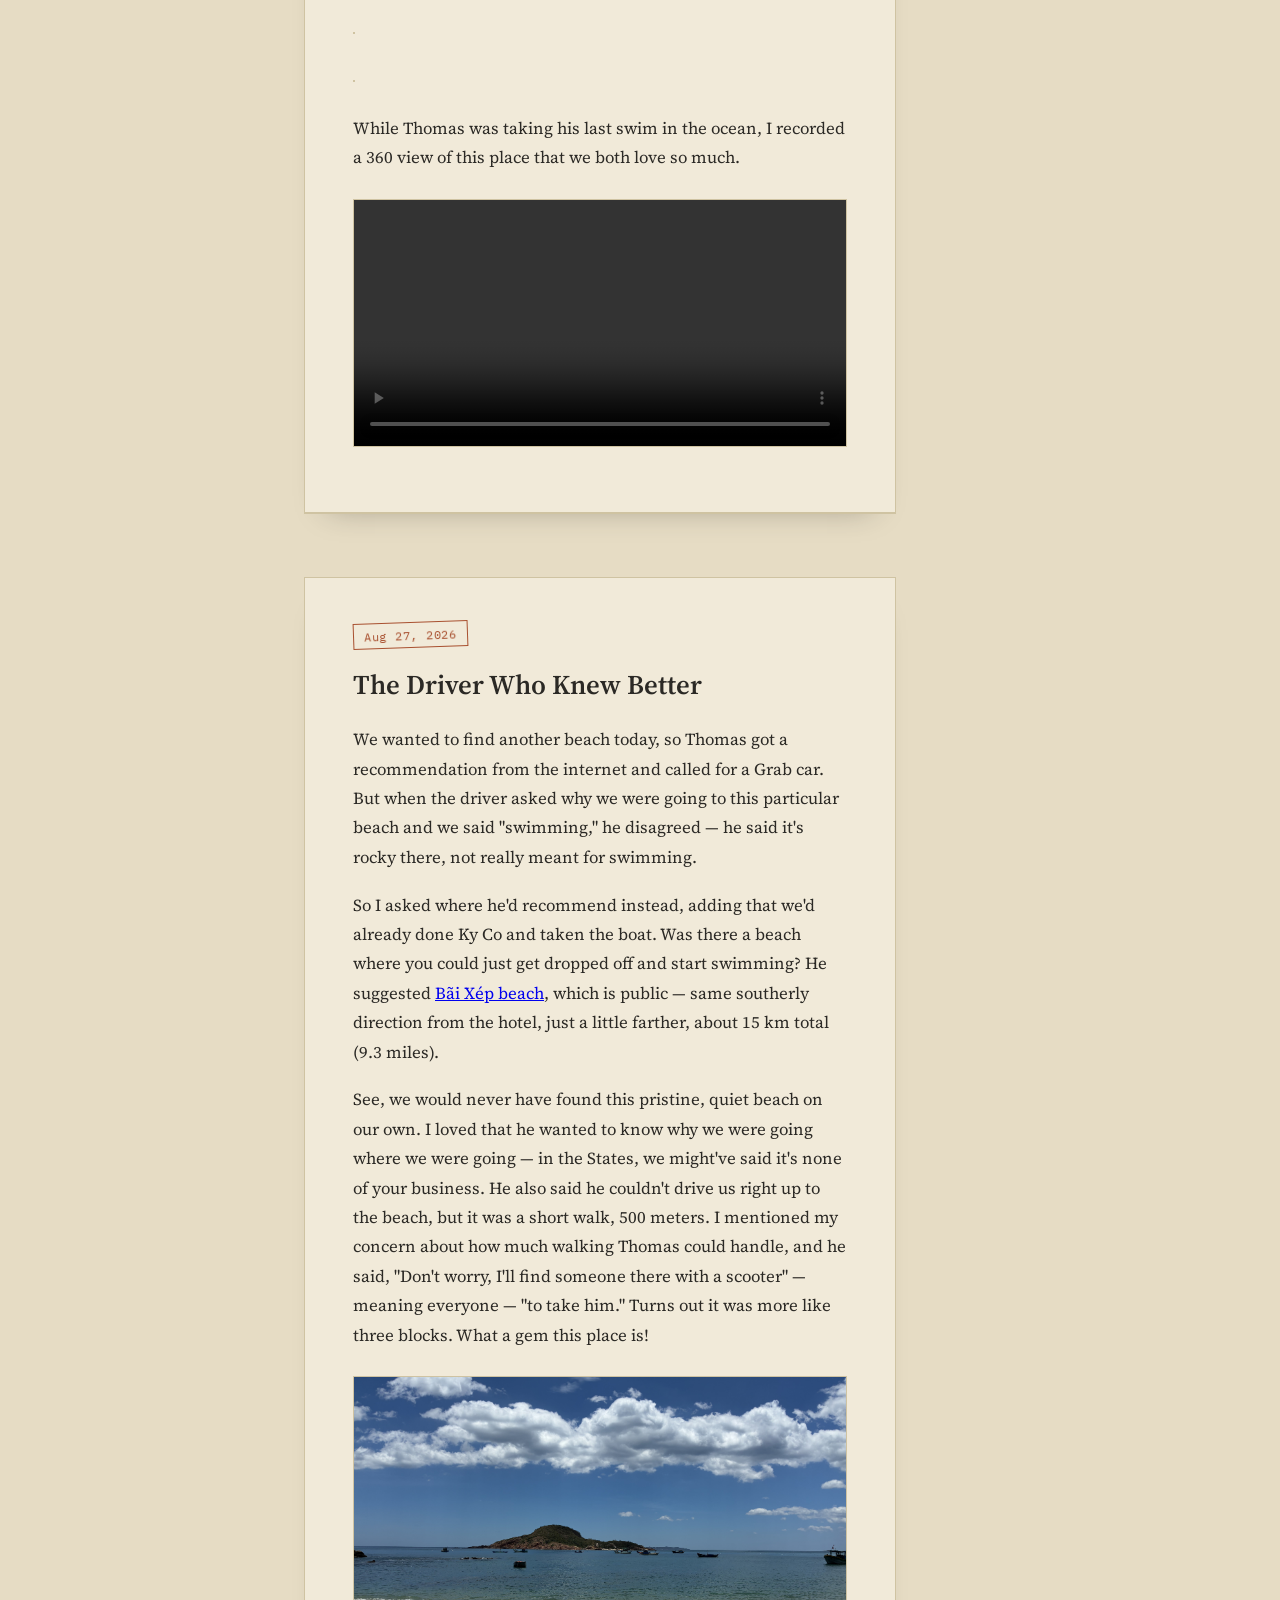
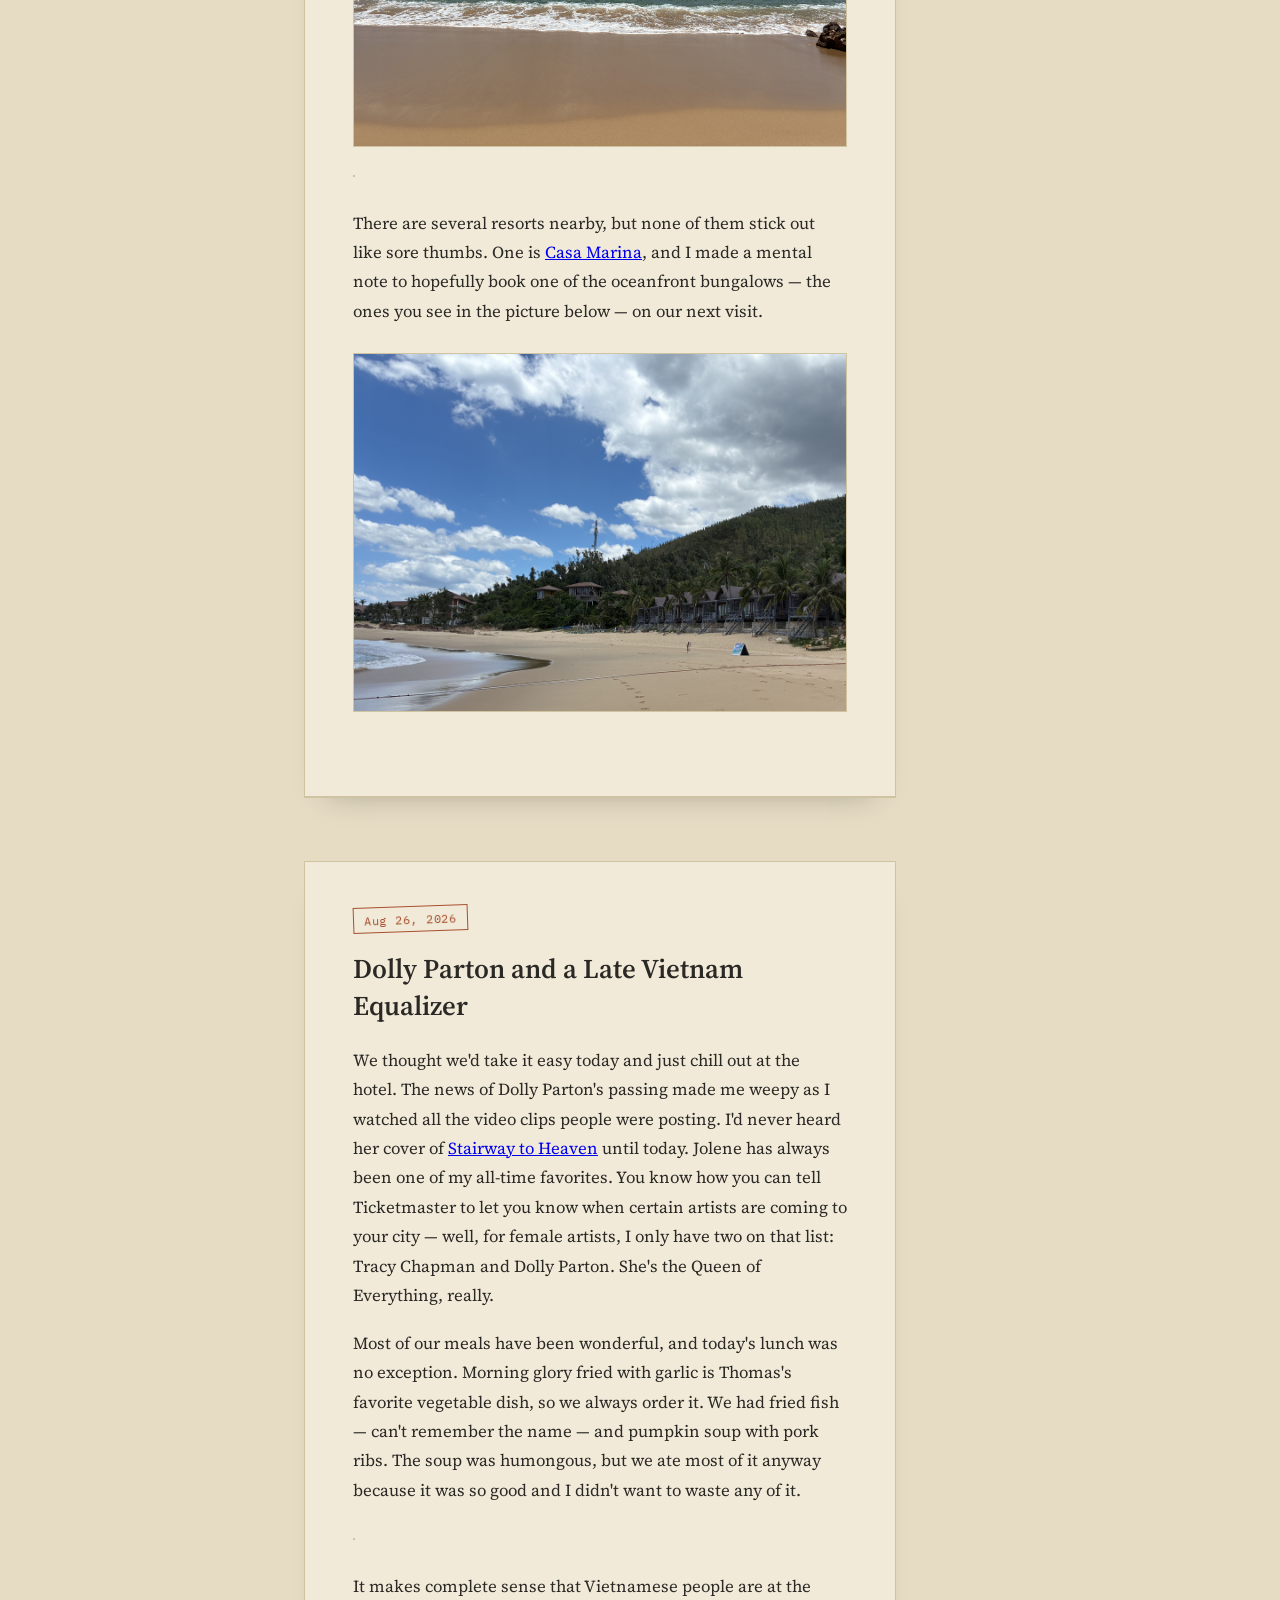
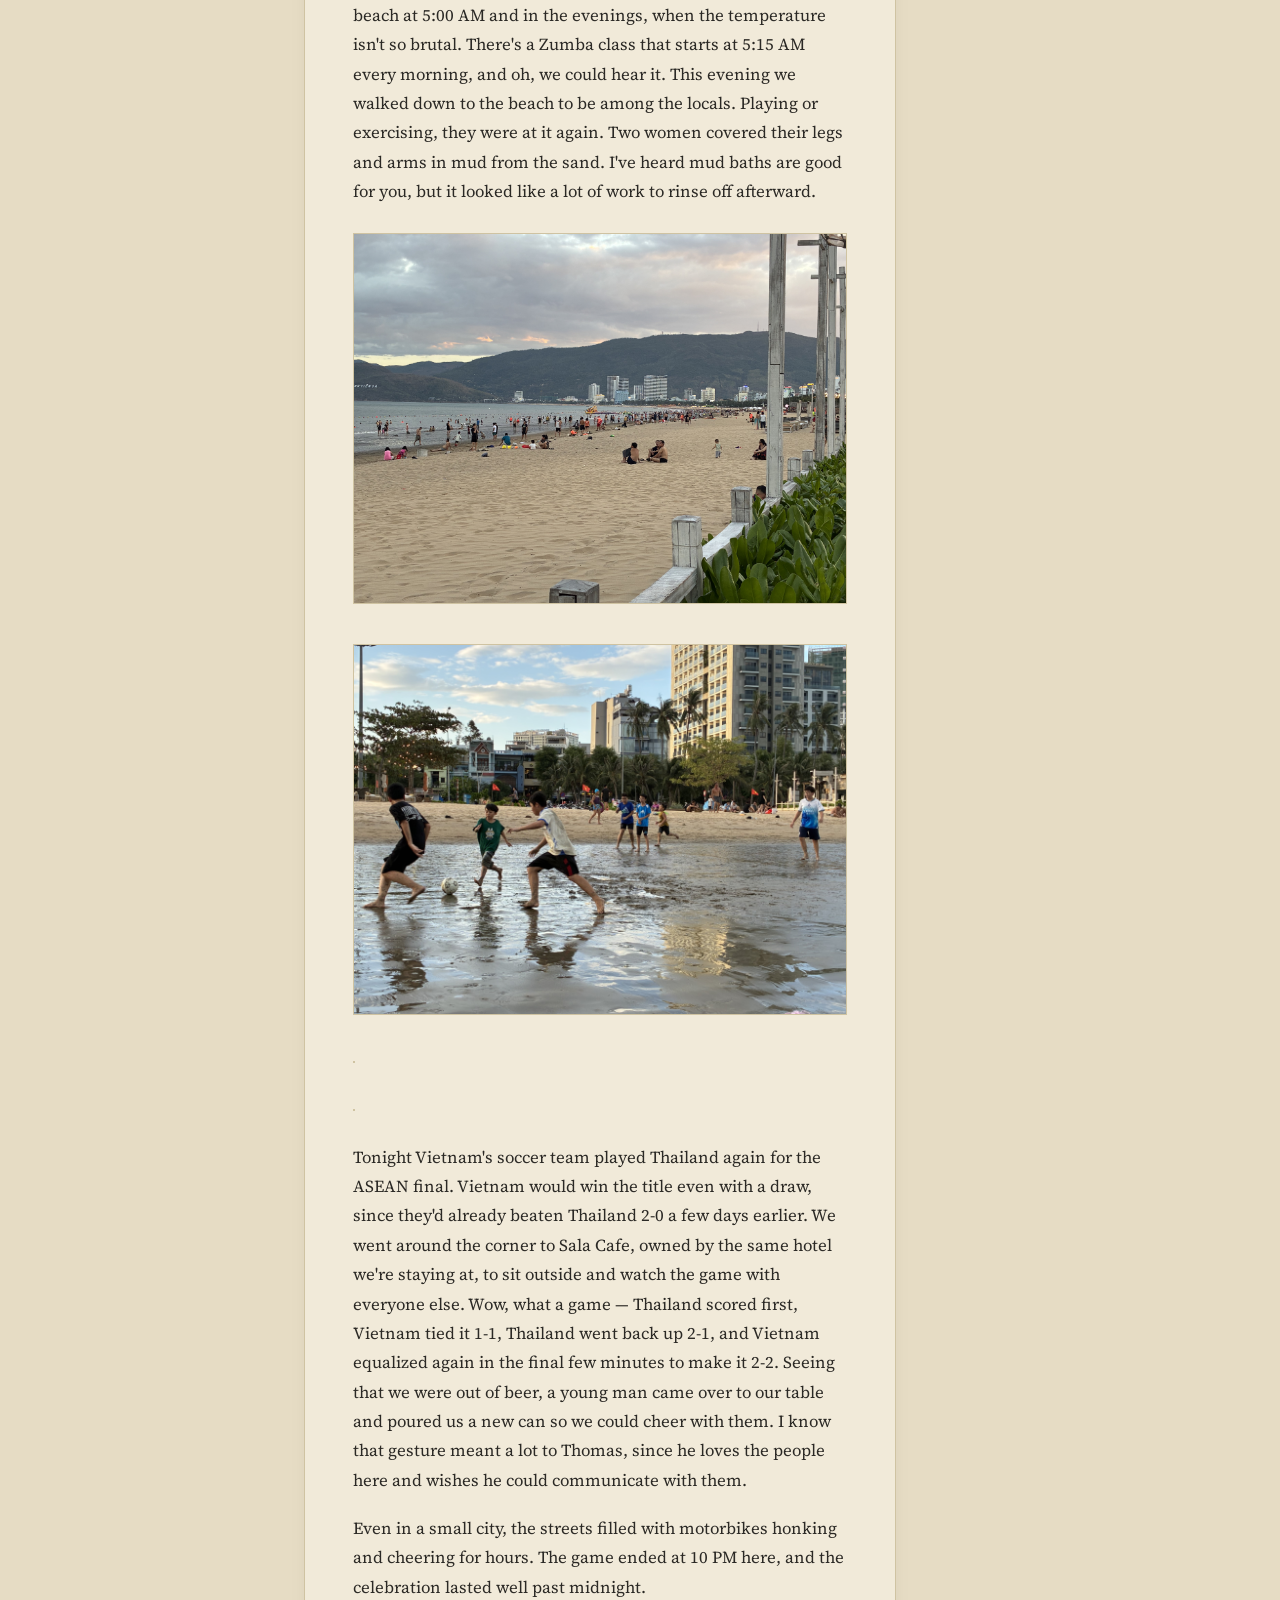
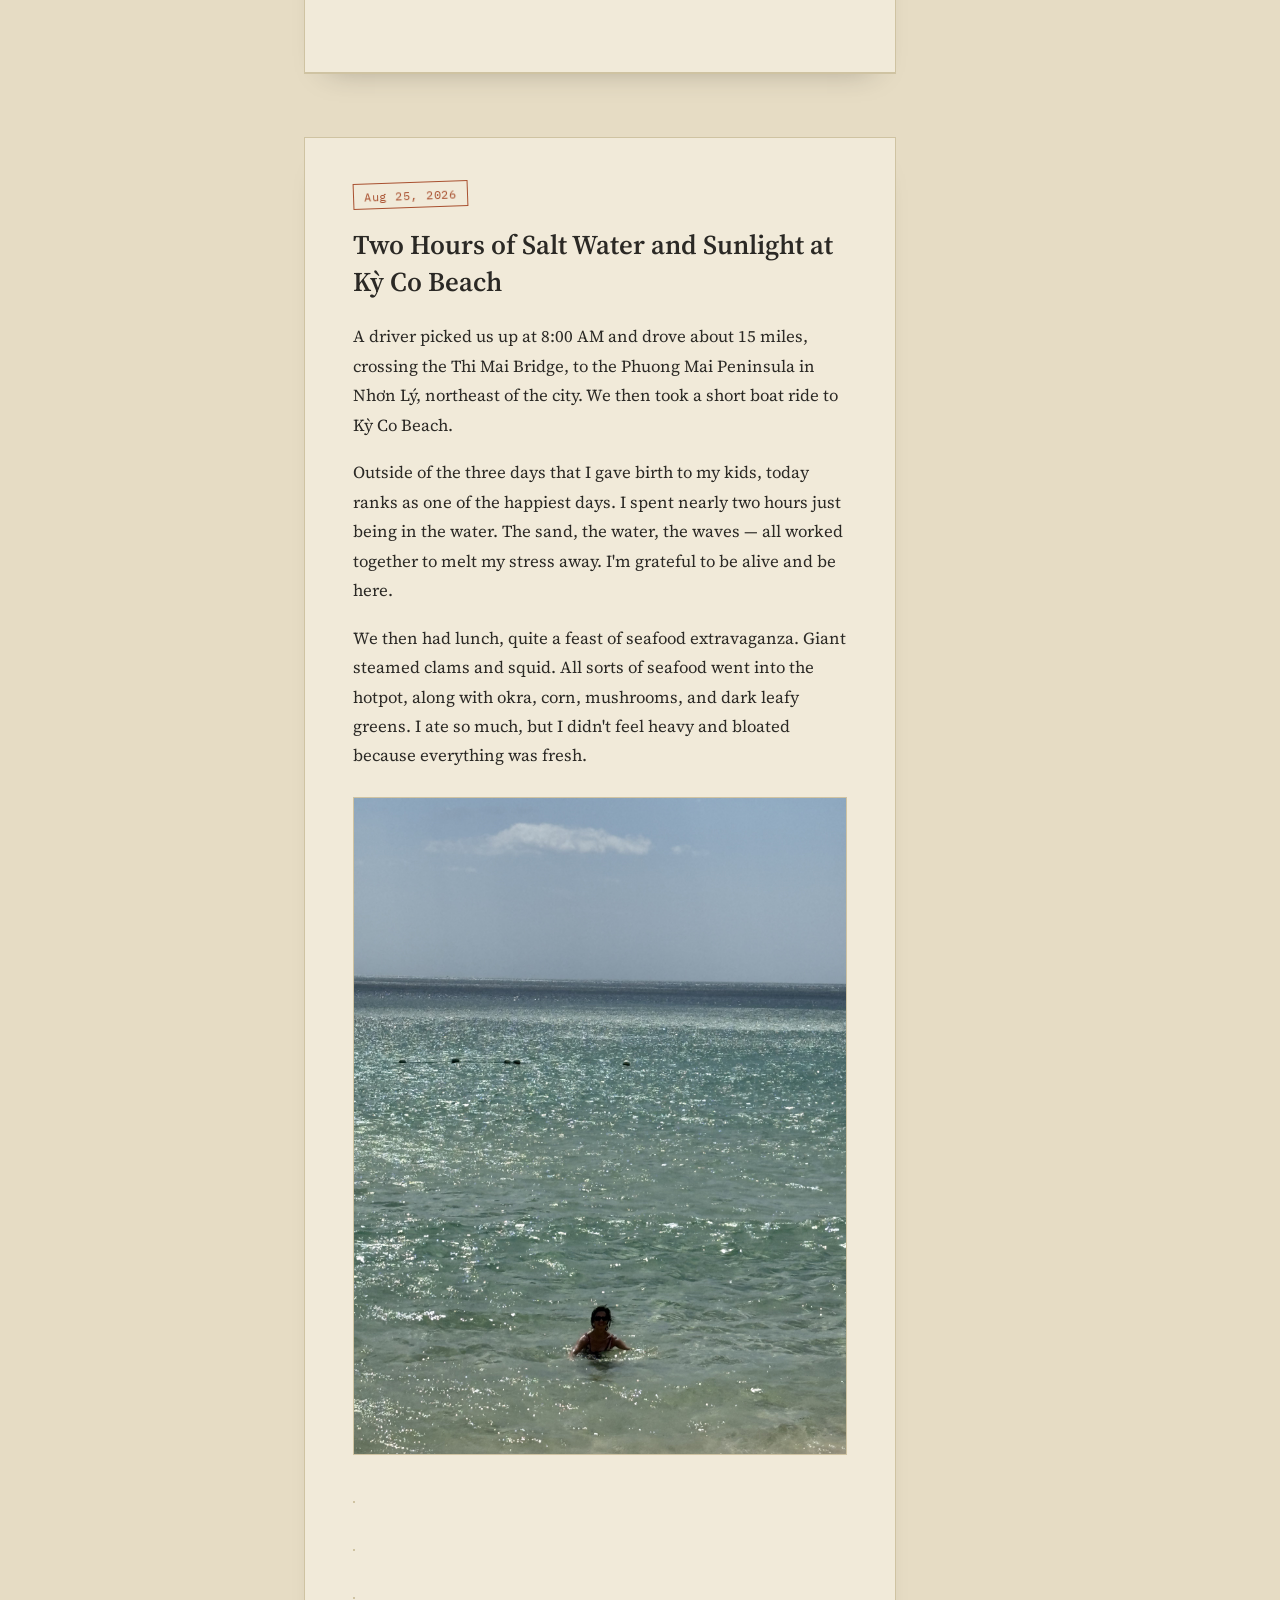
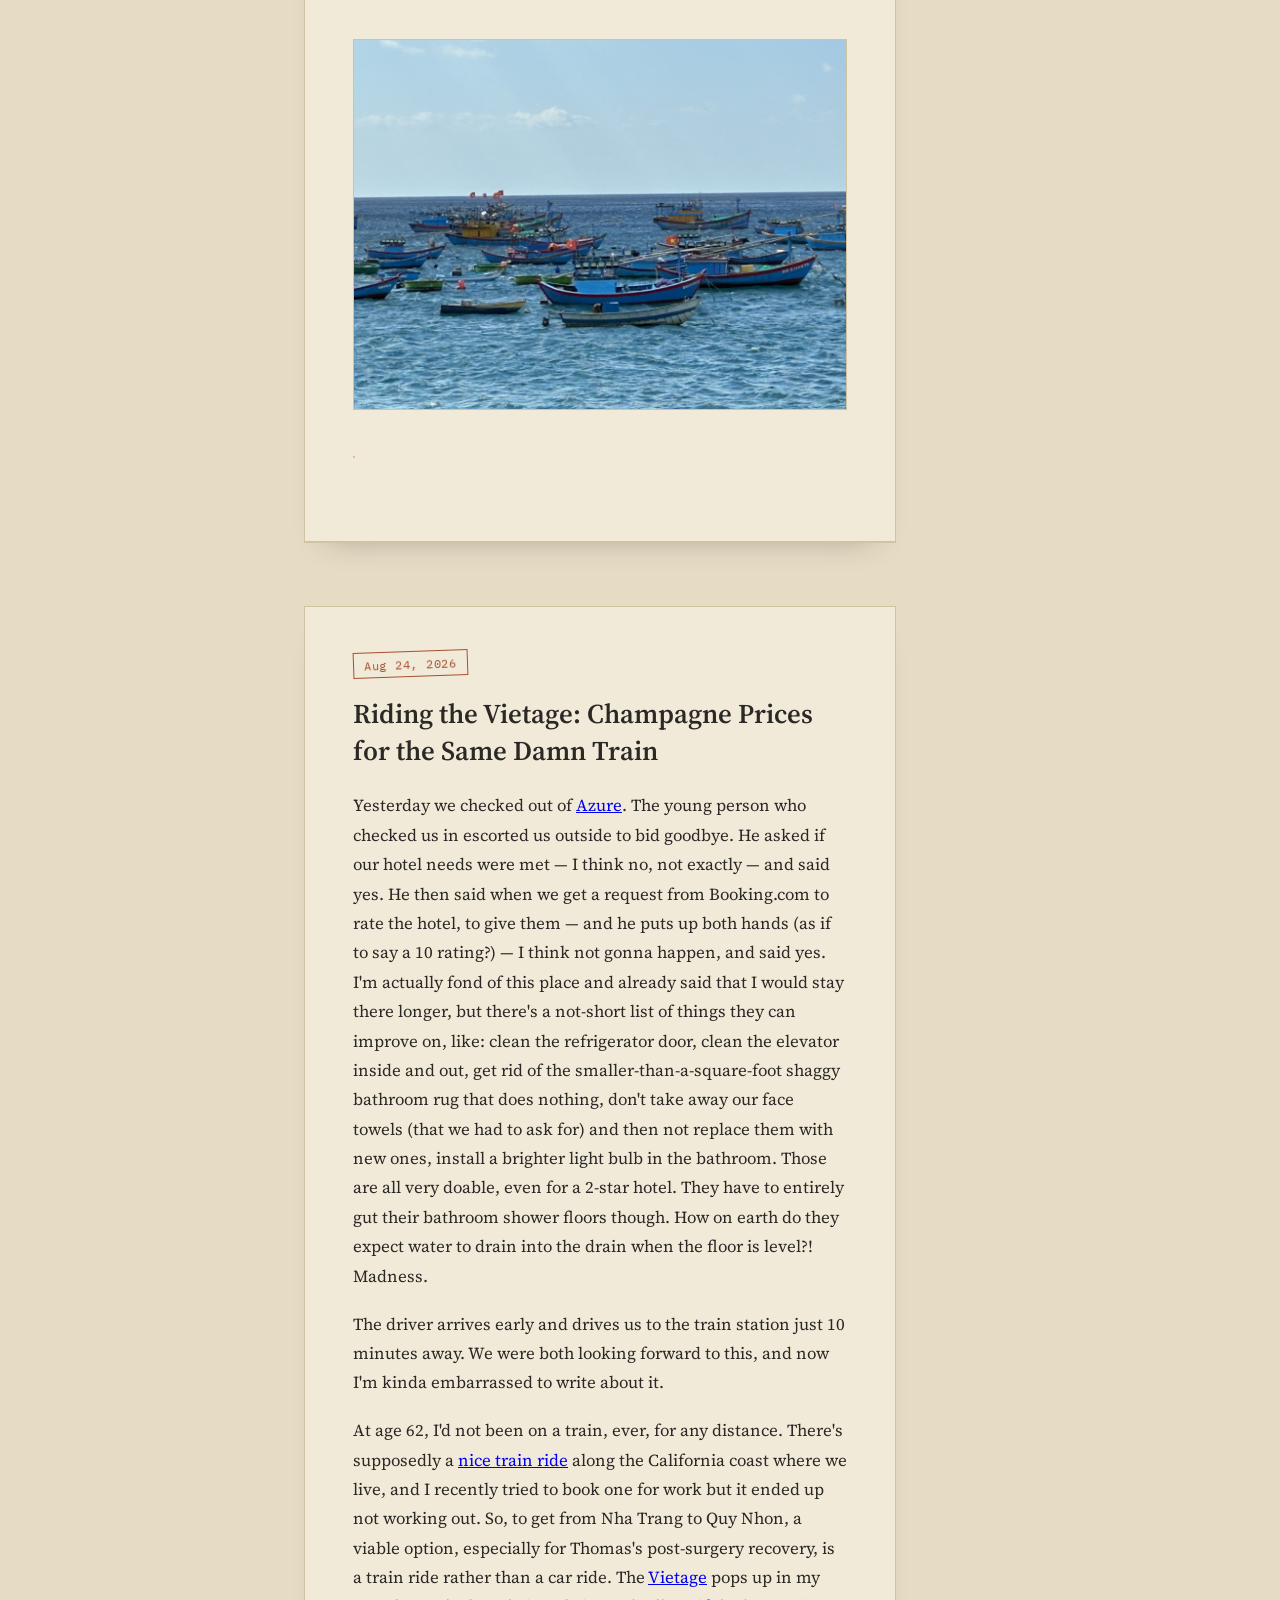
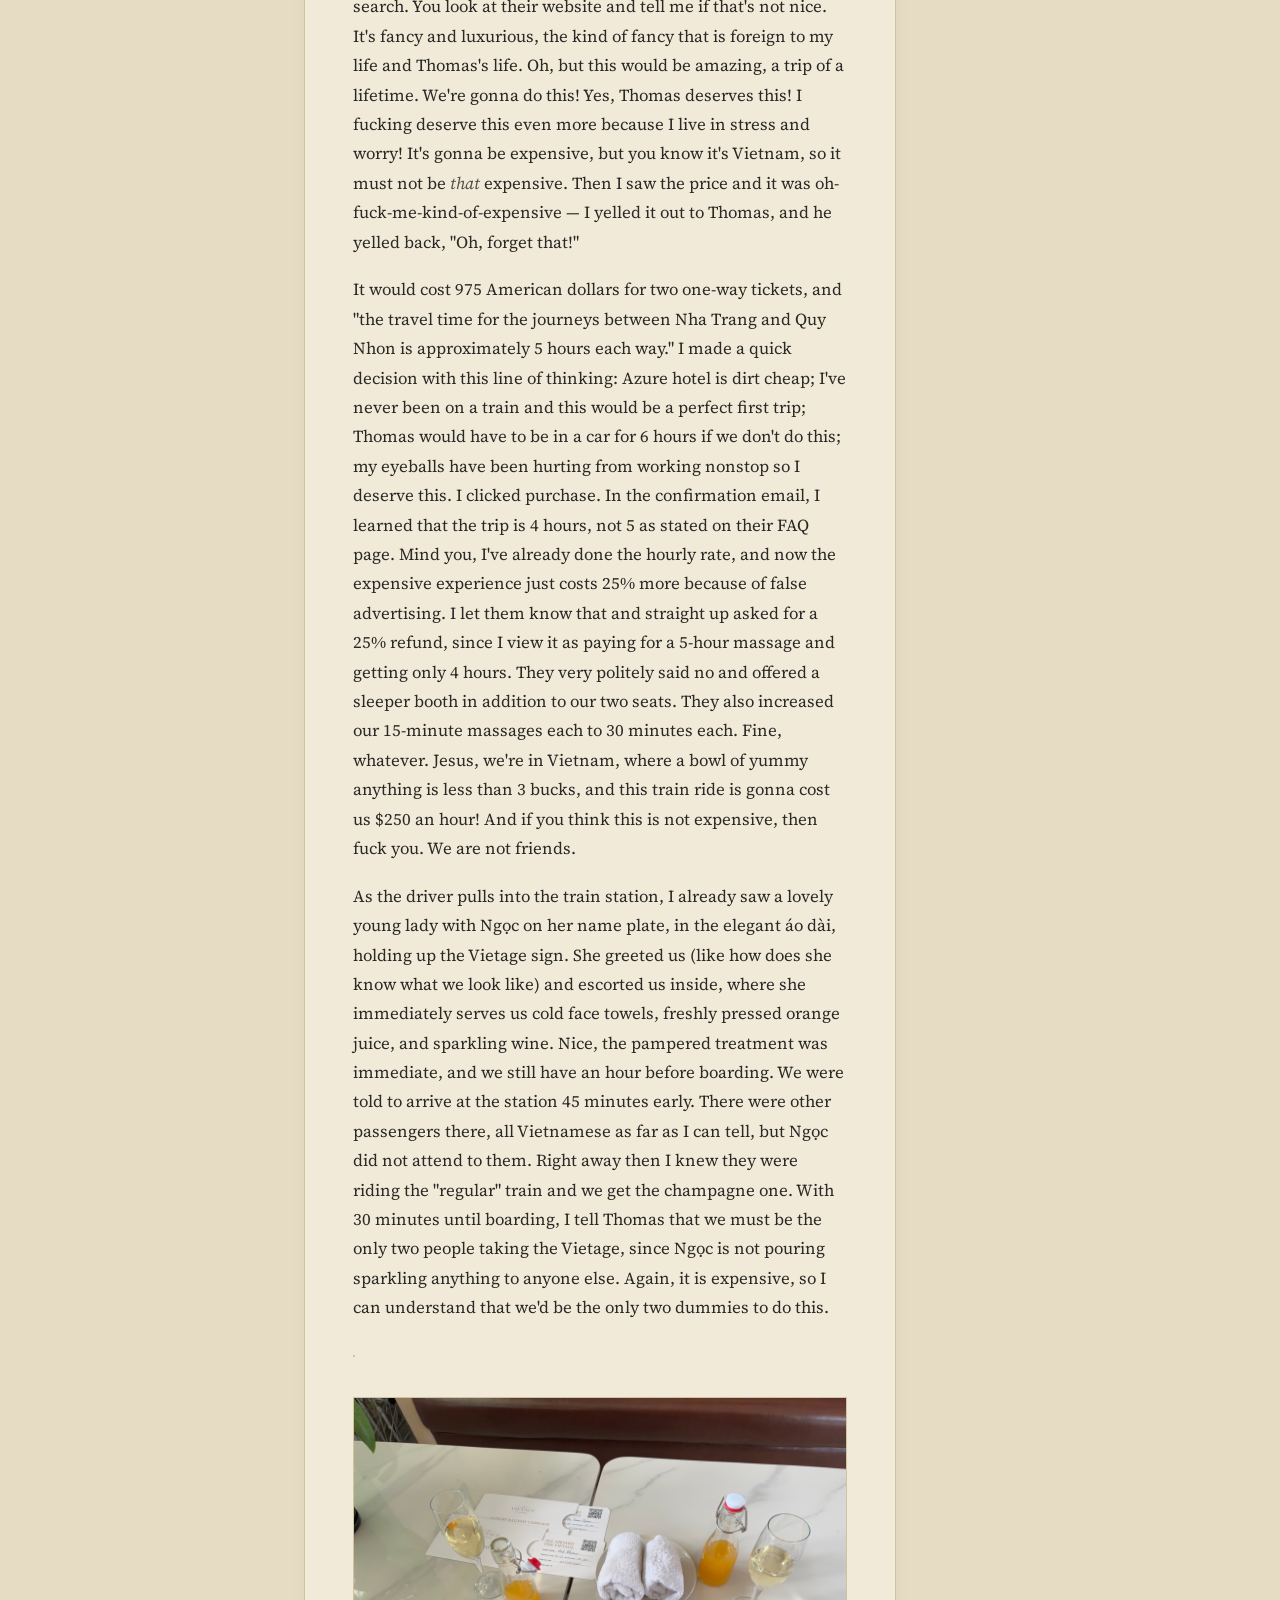
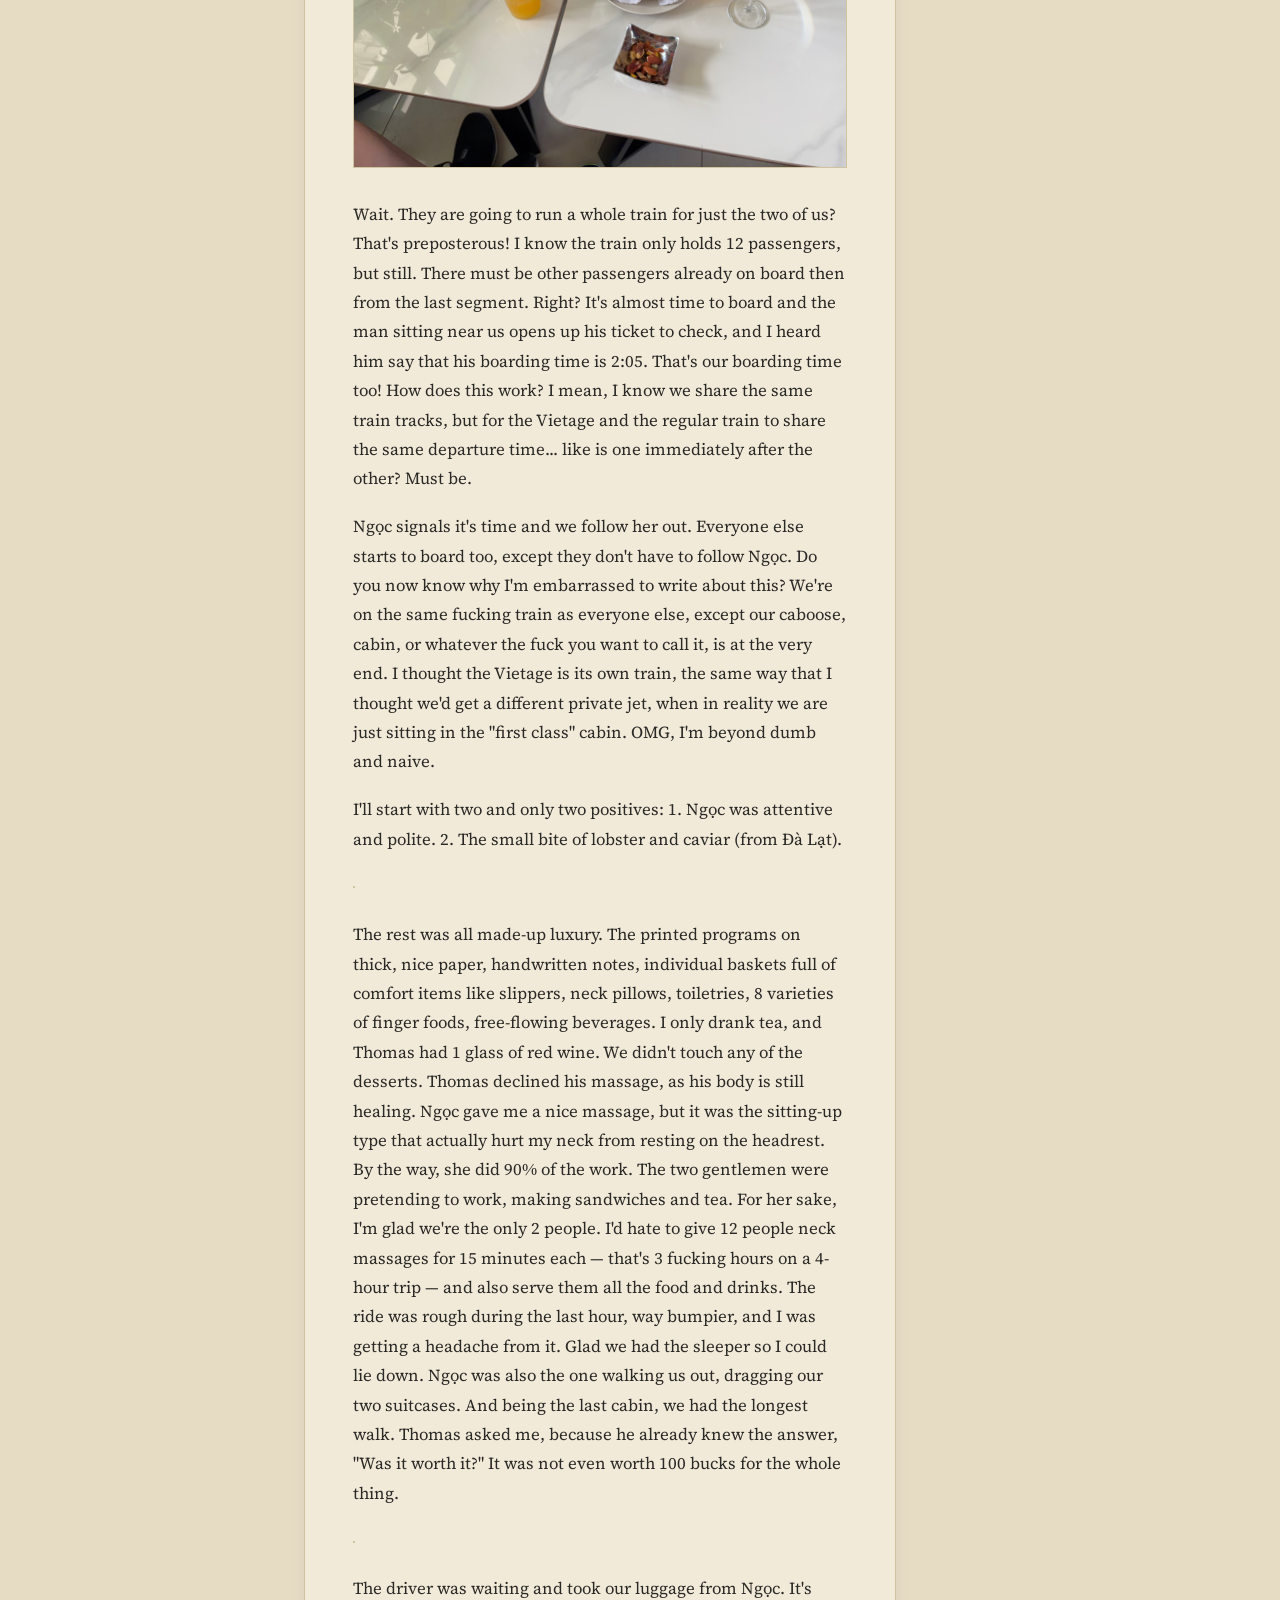
==== commit 8fc4aa18: "Update: 2026-08-31 09:30" ====
--- a/site/index.html
+++ b/site/index.html
@@ -13,7 +13,7 @@
     <nav class="tabs">
       <div class="tab-month">August 2026</div>
       <a class="tab-entry" href="#2026-08-30"><span class="tab-day">30</span><span class="tab-label">August 30, 2026</span></a>
-      <a class="tab-entry" href="#2026-08-29"><span class="tab-day">29</span><span class="tab-label">August 29, 2026</span></a>
+      <a class="tab-entry" href="#2026-08-29"><span class="tab-day">29</span><span class="tab-label">The Doorman Doubts I Know What I Want to Eat</span></a>
       <a class="tab-entry" href="#2026-08-28"><span class="tab-day">28</span><span class="tab-label">Five Kinds of Bananas and a Market That Wastes Nothing</span></a>
       <a class="tab-entry" href="#2026-08-27"><span class="tab-day">27</span><span class="tab-label">The Driver Who Knew Better</span></a>
       <a class="tab-entry" href="#2026-08-26"><span class="tab-day">26</span><span class="tab-label">Dolly Parton and a Late Vietnam Equalizer</span></a>
@@ -59,10 +59,16 @@
         <span class="stamp-date">Aug 29, 2026</span>
         
       </div>
-      <h1>August 29, 2026</h1>
-      <div class="prose">
-        <p><img alt="" src="images/2026-08-29/IMG_2298.jpeg" /></p>
+      <h1>The Doorman Doubts I Know What I Want to Eat</h1>
+      <div class="prose">
+        <p>We flew back to Ho Chi Minh City and are staying at <a href="https://kinhotel.com/en/kin/kin-hotel-thi-sach-edition">Kin Hotel</a> for two nights before we fly home.</p>
+<p>I asked the doorman where he'd recommend to eat. He said it depends on what it is that I want to eat. Well, duh. I told him whatever is good to eat. I gestured toward Thomas, who was busy trying to secure a hotel umbrella as it started to rain, and let him know that what I want to eat normally starts with asking Thomas what he wants to eat. This conversation was going nowhere, and he had clearly judged that I'm just a dumb tourist who doesn't even know what she wants to eat in the first place. He said across the street, at the end of the block, is <a href="https://www.tripadvisor.com/Restaurant_Review-g293925-d33968146-Reviews-Minh_Mon_Hu_Hue_Rustic_Flavors_Restaurant-Ho_Chi_Minh_City.html">Minh Món Huế</a>, and the other way is a seafood restaurant. (Huế is a city on Vietnam's central coast and the former imperial capital, roughly halfway between Hanoi and Saigon.) Well, we just came from seafood haven in Quy Nhơn, so Huế food it is.</p>
+<p>Wow. I had the best bún bò Huế (spicy beef noodle soup — the Emperor of Vietnam allegedly prefers this over phở). And my two favorite appetizers also come from here: bánh bèo and bánh bột lọc. These are more difficult to make and time consuming. Perfection!</p>
+<p><img alt="" src="images/2026-08-29/IMG_2298.jpeg" /></p>
+<p><a href="https://katinat.vn/">Katinat</a> is a chain coffee and tea shop here — another Starbucks-like place, even though they have actual Starbucks everywhere here too. I only want coconut coffee while in Vietnam, and after scanning the menu, I didn't see it. I asked the young man behind the counter if they had any, and he pointed to the menu. So I said, in English, because I now speak this once-foreign language fluently, "If I saw it on the menu, then I wouldn't be asking..." You little shit. What I got tasted like coffee with coconut syrup, but it came in a nice branded cup with a little paper cone perched on top — the cone is not the extra paper trash we need on this planet.</p>
 <p><img alt="" src="images/2026-08-29/IMG_2299.jpeg" /></p>
+<p>I told the doorman that we wanted sushi for dinner. He told me more than I cared to know or understand, including that this place has "a lot of girls," while looking and smiling sheepishly at Thomas. I know I said sushi and not a whorehouse. He then told me to wait, as he wanted to ask someone else a question about where we should go. He came back to suggest a place I had in mind all along, apologizing and adding that he didn't want me to end up somewhere expensive. Only then did I realize he thought I meant an omakase. I said no omakase, just sushi.</p>
+<p>A block from our hotel is <a href="https://sushihokkaidosachi.com.vn/">Sushi Hokkaido Sachi</a>, familiar by name, as there are 11 of them in HCMC alone and 4 more in Hanoi. This time I wanted some nabeyaki udon, my favorite, and it did not disappoint.</p>
 <p><img alt="" src="images/2026-08-29/IMG_2300.jpeg" /></p>
       </div>
     </article>
@@ -81,7 +87,7 @@
 <p>I'm no longer alarmed by the slabs of meat sold without ice or refrigeration. Markets like this run on turnover, not cold storage — meat gets sold and cooked the same day it arrives, sometimes within hours, so there's no window for it to sit around going bad the way it would in a fridge nobody opens for a week.</p>
 <p>You know the saying that someone swears like a sailor? Here in Vietnam, the phrase is she swears like a woman selling fish at the market. And I witnessed this firsthand the first time I came back to Vietnam. Oh my, the sailors would blush or bow in submission — they are no match.</p>
 <p>There are two carts right outside our hotel, one selling fried bananas and fried yams, the other selling gỏi đu đủ bò khô — green papaya salad with beef jerky. The salad was okay, but the fried bananas were exactly as I remembered them from 50 years ago. We bought from her three evenings in a row. She asked if Thomas was my husband. I said yes and volunteered that he's my third. She asked if he had a brother or friend for her. I translated to Thomas and he nodded a big fat lie.</p>
-<p>I'm well aware that many Vietnamese women, especially older ones, believe that being married to an American would somehow give them an easier life, or simply that life in America is one of comfort, if not modest luxury. The irony for me is knowing how hard I've worked my entire life. Teaching never ended at 5:00 PM, and certainly not on a Friday. If anything, life in the States is incredibly hectic, especially if you have young children. In Vietnam, two parents working would definitely afford you some housekeeping help, and even a nanny. Now that's luxury! I'm willing to bet that the fried bananas lady thinks Thomas provides for me and I get to go shopping and be pampered at salons. She imagines a world for me that doesn't exist, and I want to warn her that the grass is not always greener elsewhere — but who am I to quash her dream.</p>
+<p>I'm well aware that many Vietnamese women, especially older ones, believe that being married to an American would somehow give them an easier life, or simply that life in America is one of comfort, if not modest luxury. The irony for me is knowing how hard I've worked my entire life. Teaching never ended at 5:00 PM, and certainly not on a Friday. If anything, life in the States is incredibly hectic, especially if you have young children. In Vietnam, two parents working would definitely afford you some housekeeping help, and even a nanny. Now that's luxury! I'm willing to bet that she thinks Thomas provides for me and I get to go shopping and be pampered at salons. She imagines a world for me that doesn't exist, and I want to warn her that the grass is not always greener elsewhere — but who am I to quash her dream.</p>
 <p><img alt="" src="images/2026-08-28/IMG_2294.jpeg" /></p>
 <p><img alt="" src="images/2026-08-28/IMG_2295.jpeg" /></p>
 <p><img alt="" src="images/2026-08-28/IMG_2292.jpeg" /></p>
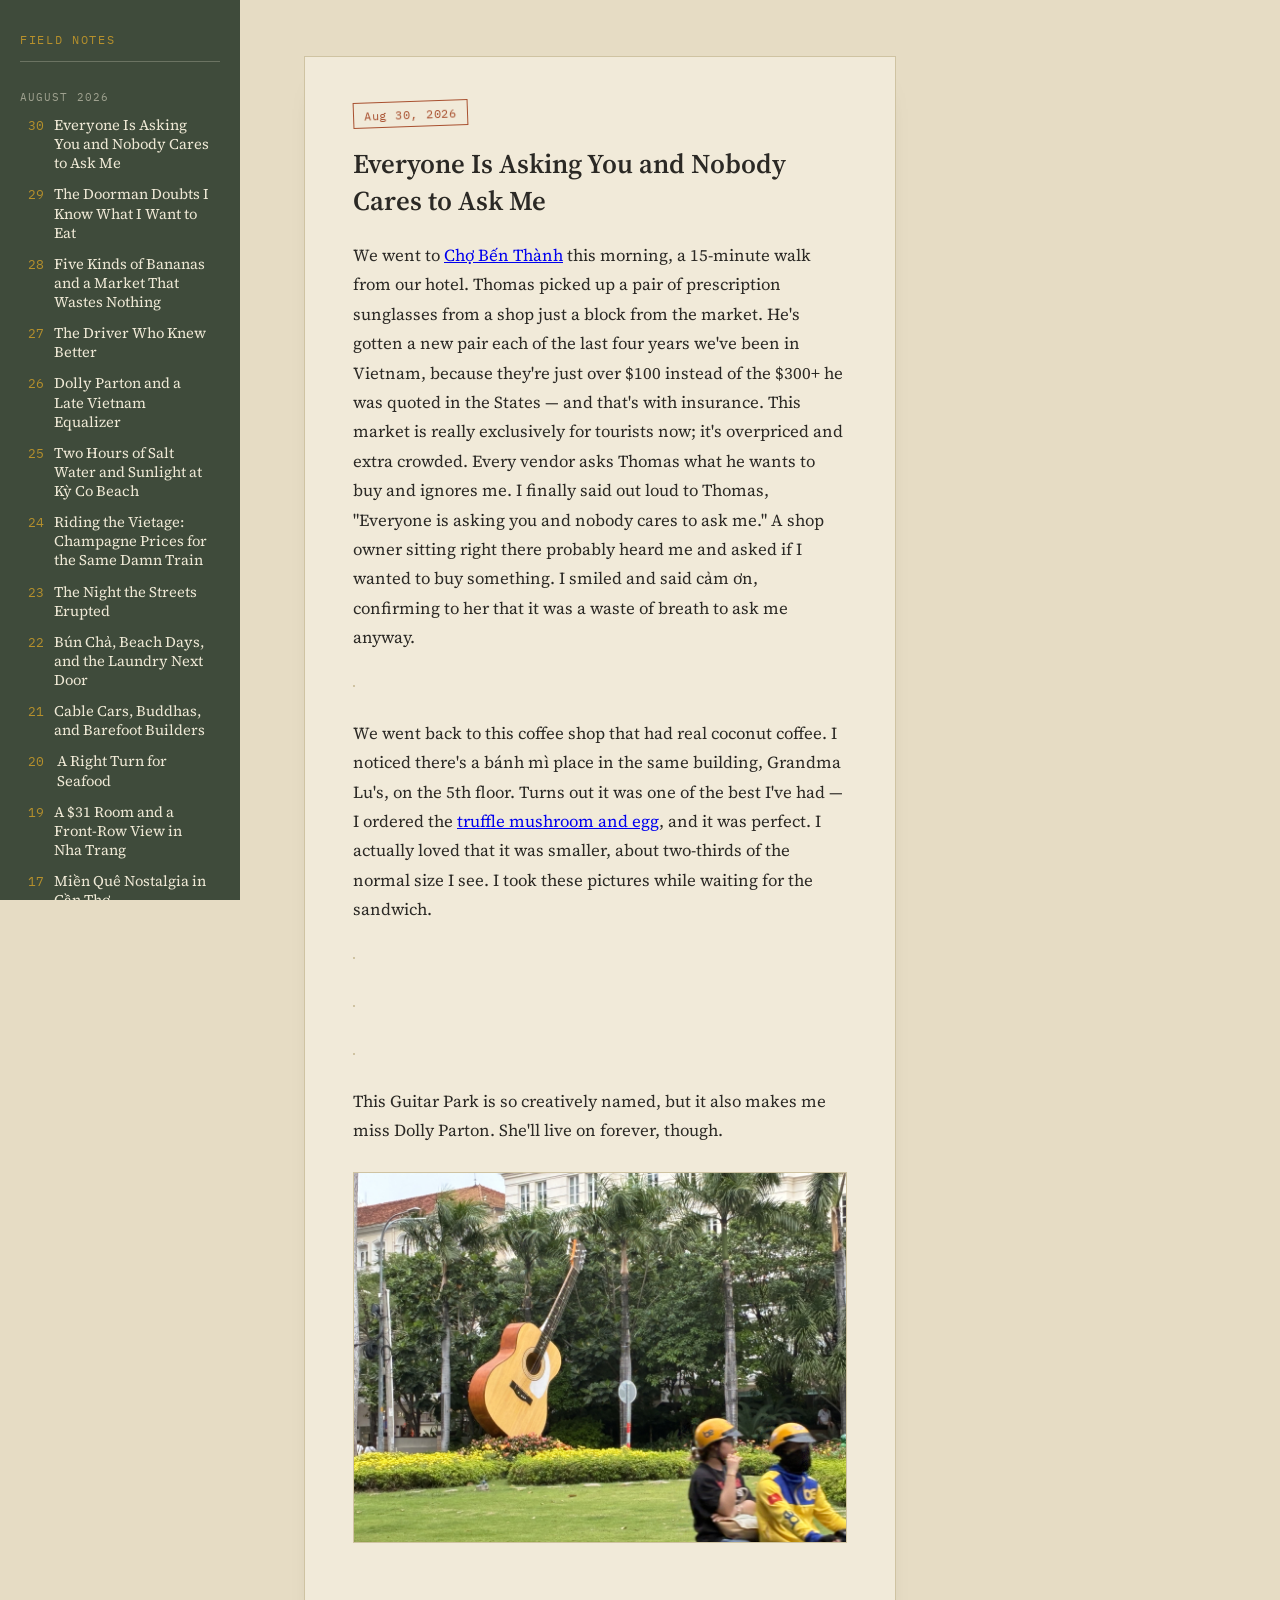
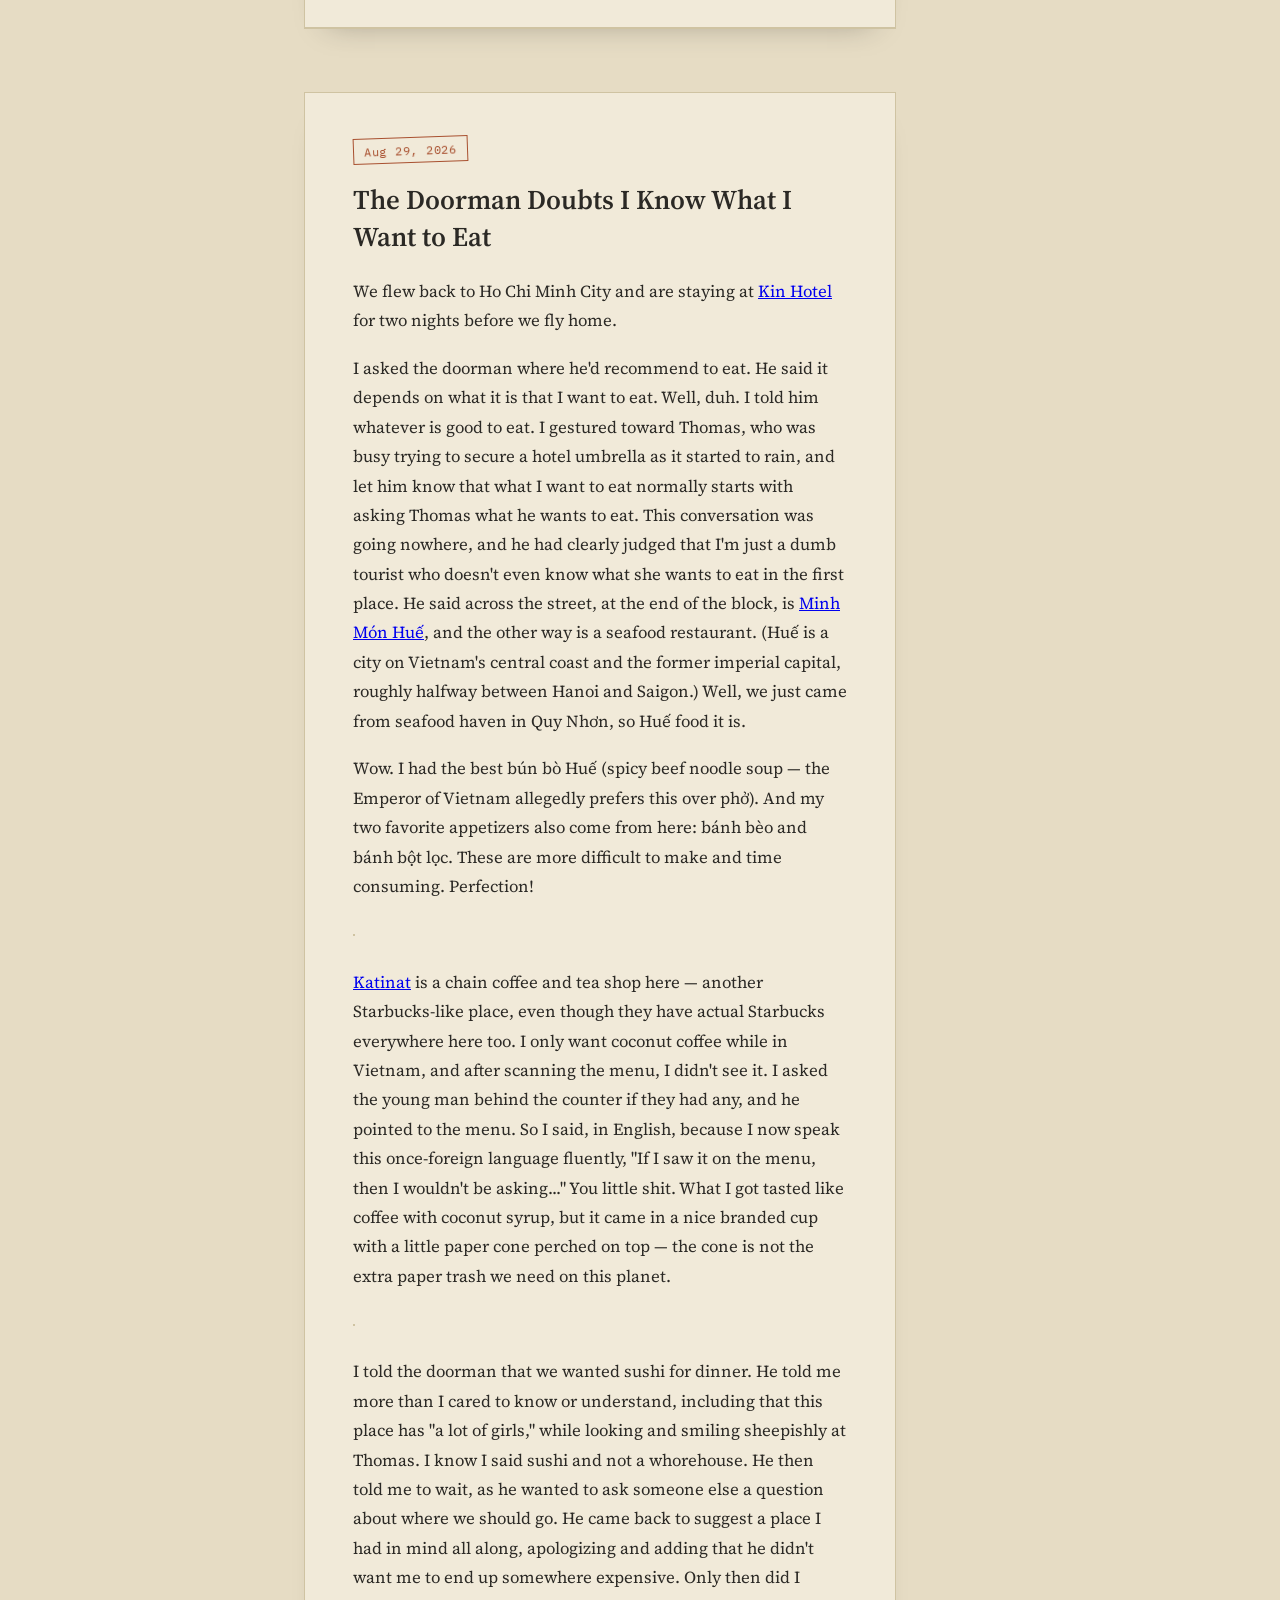
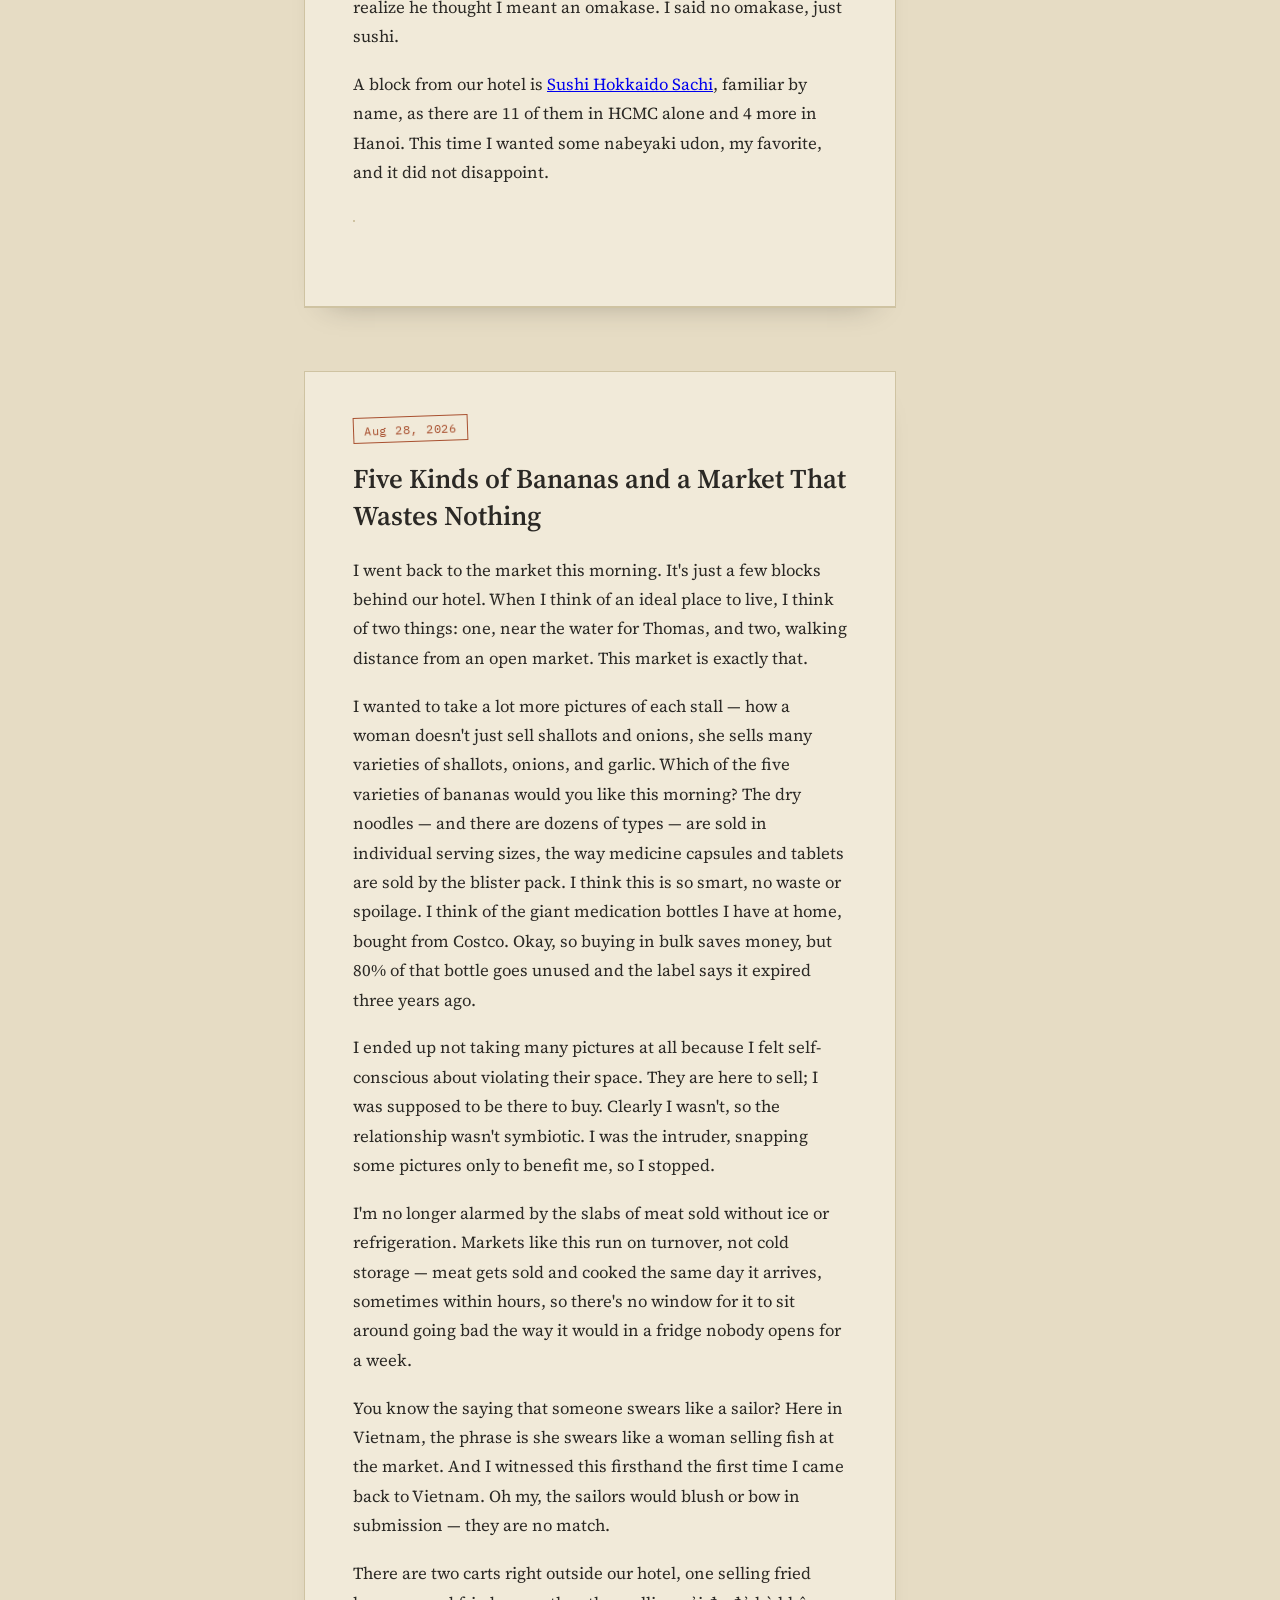
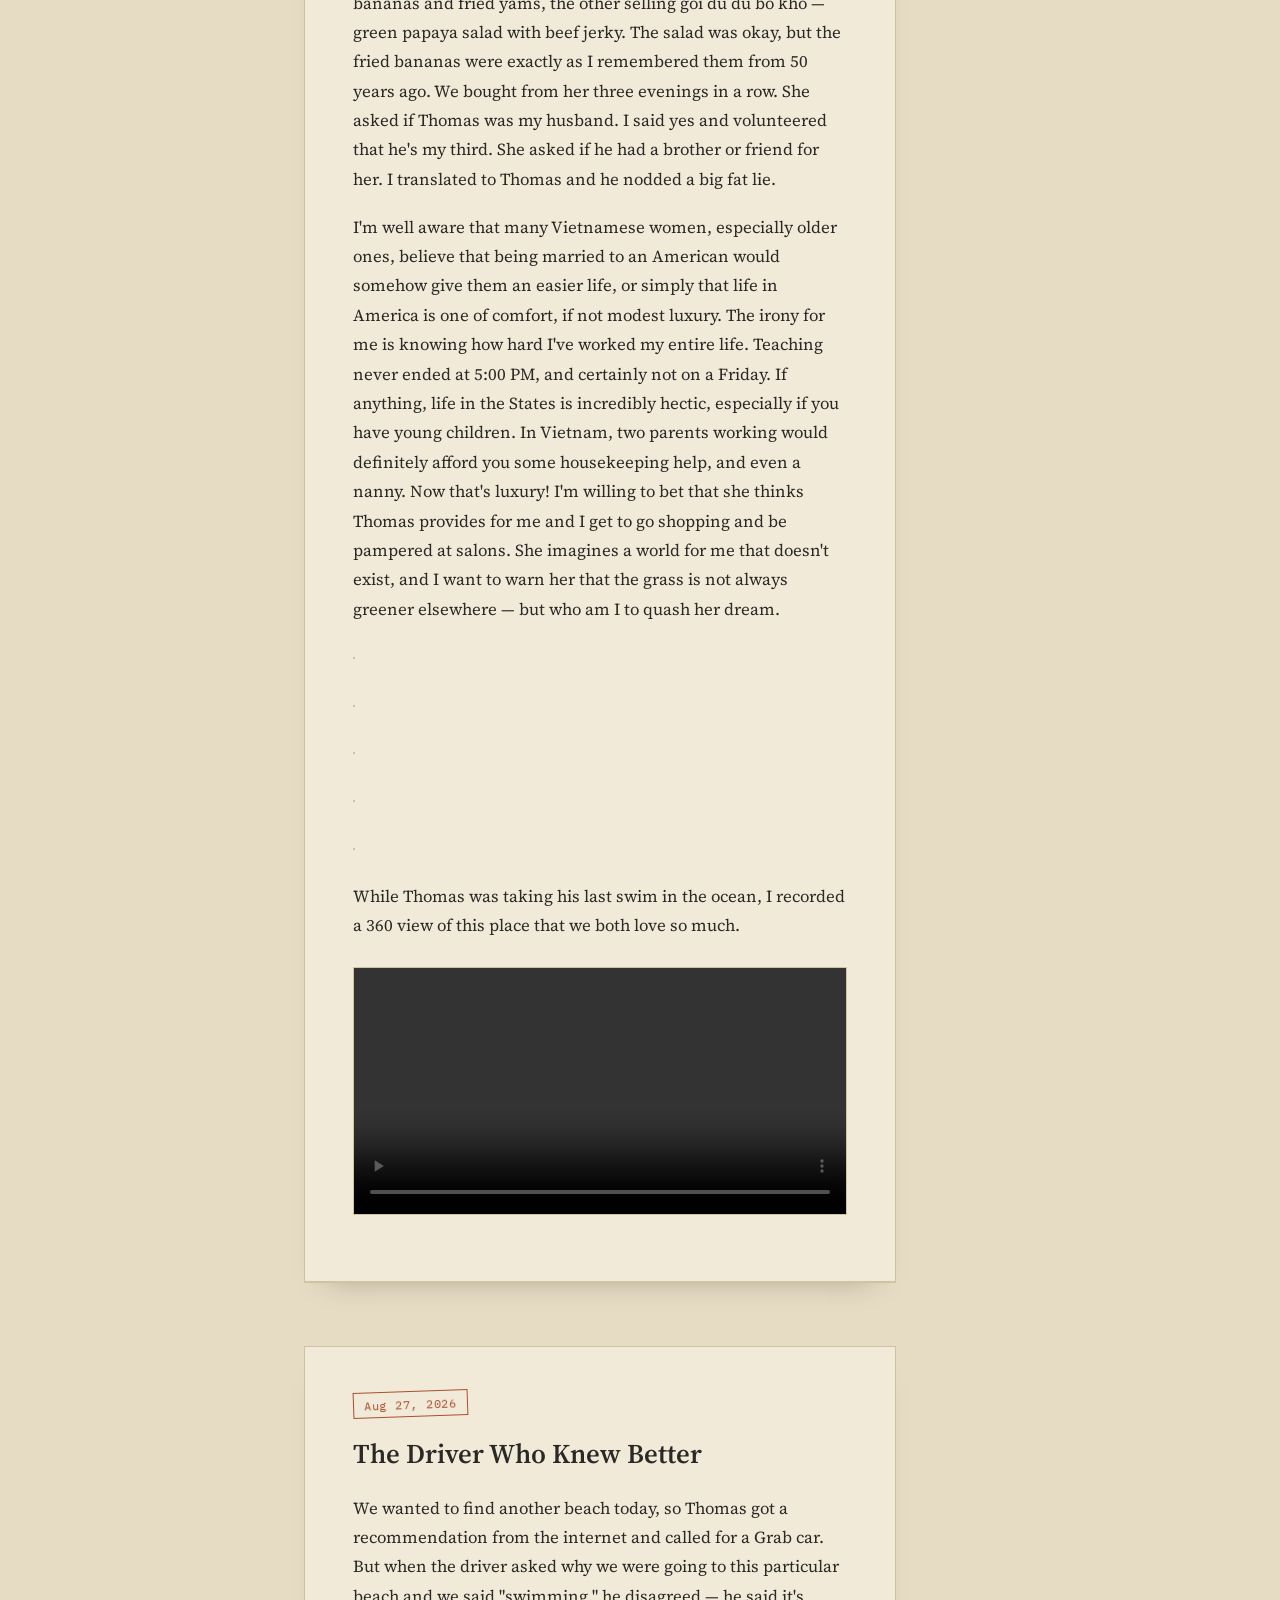
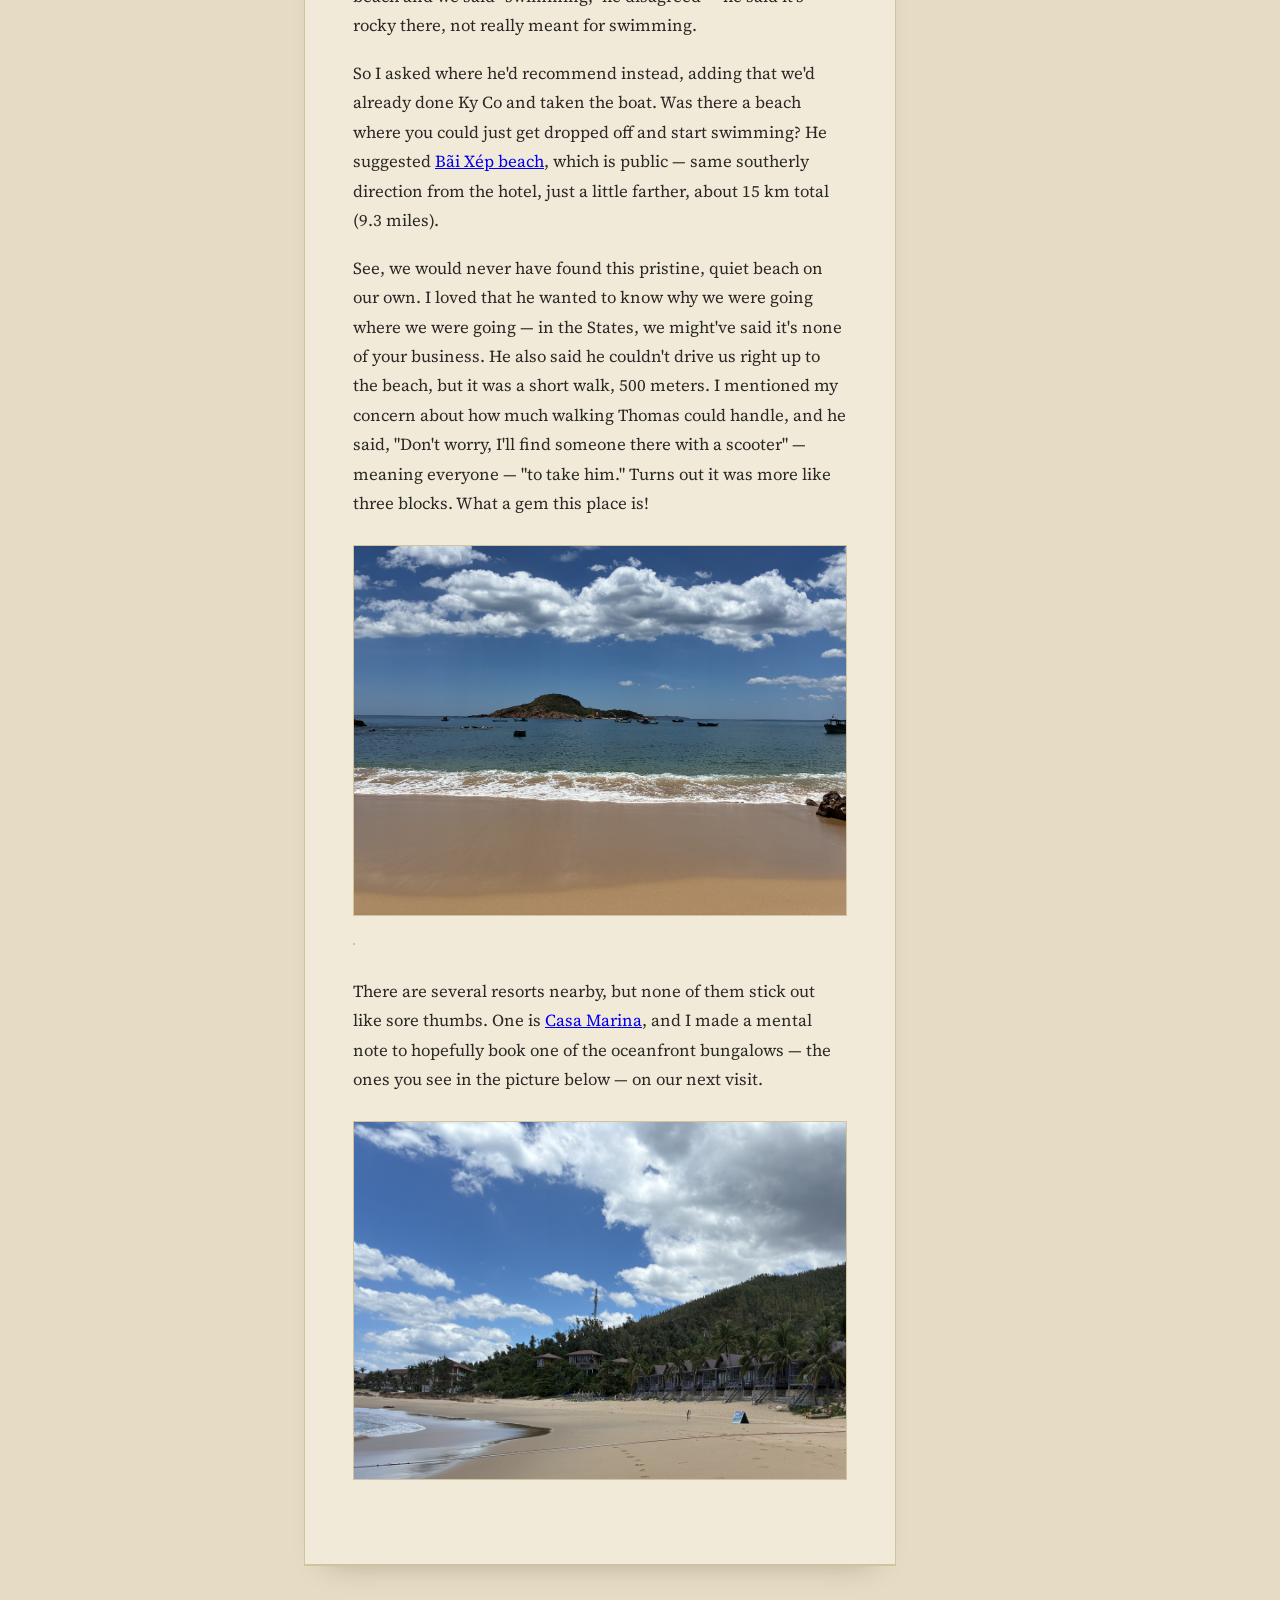
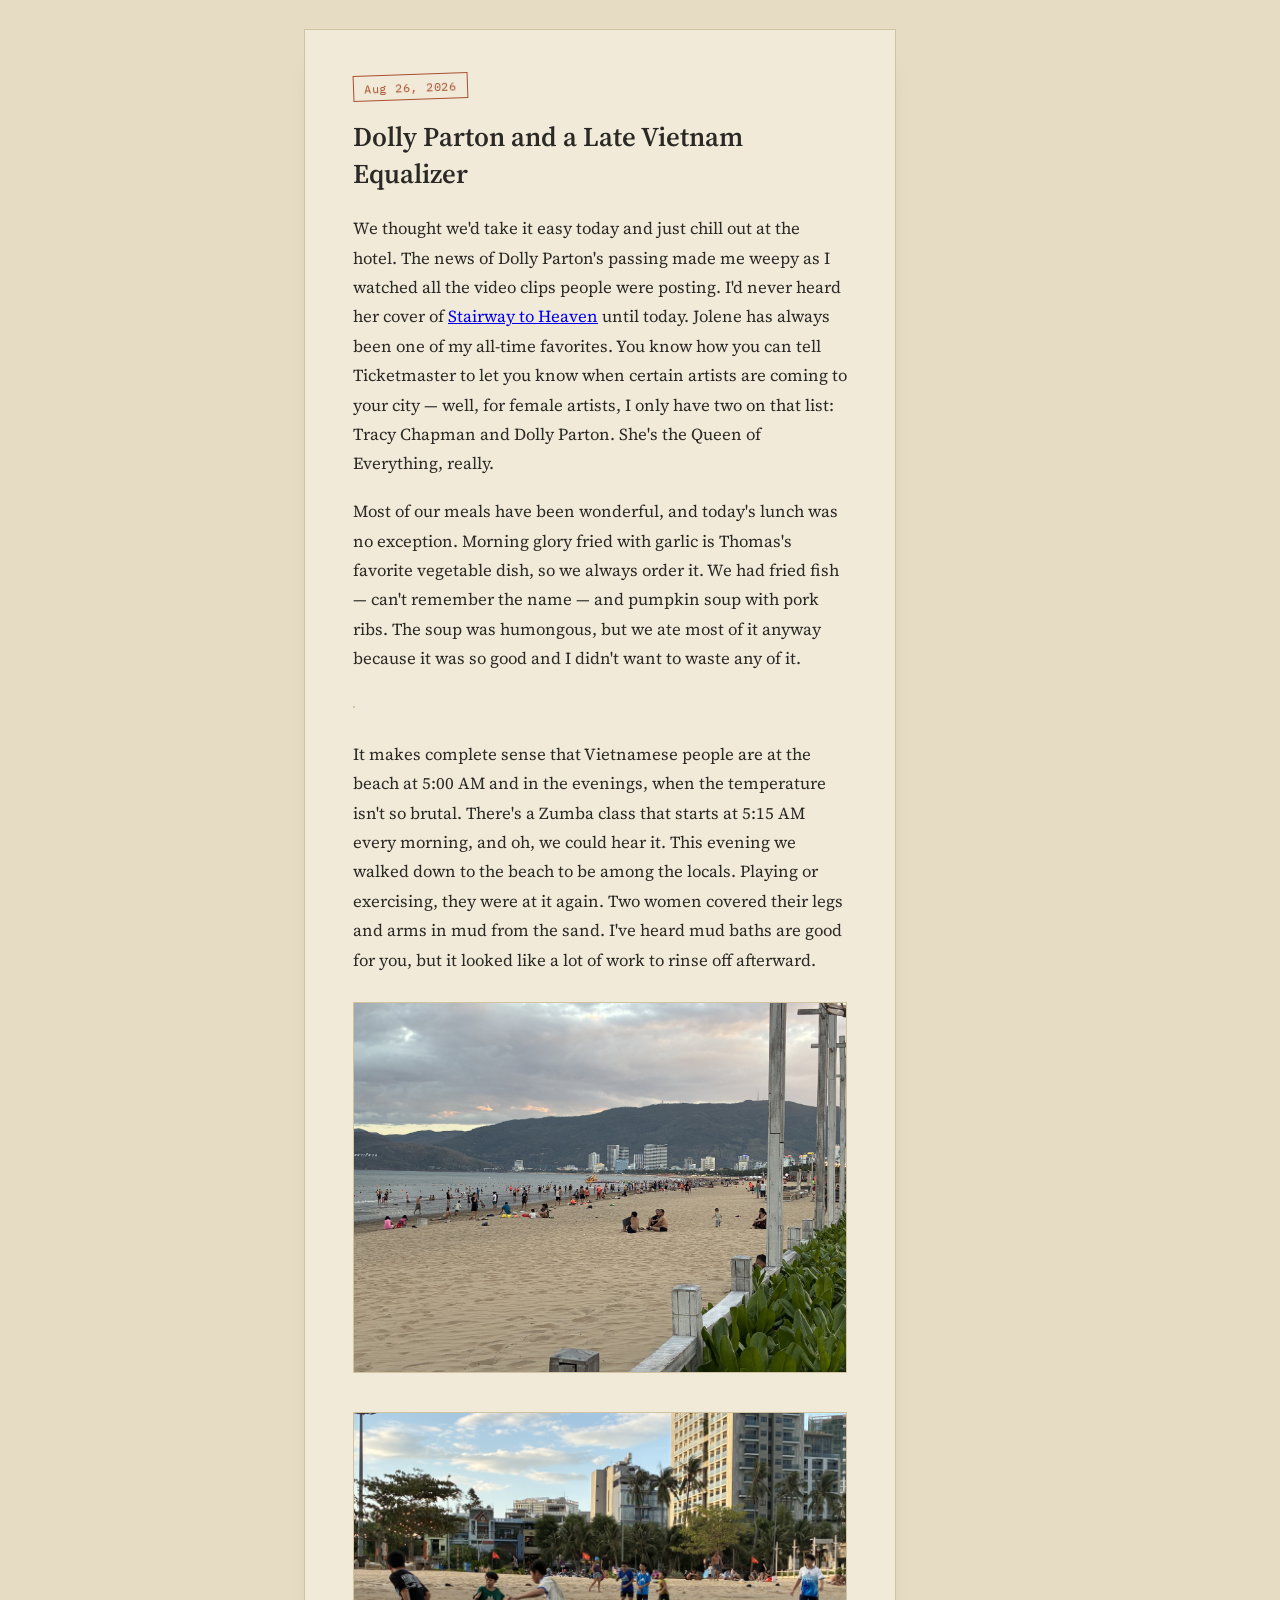
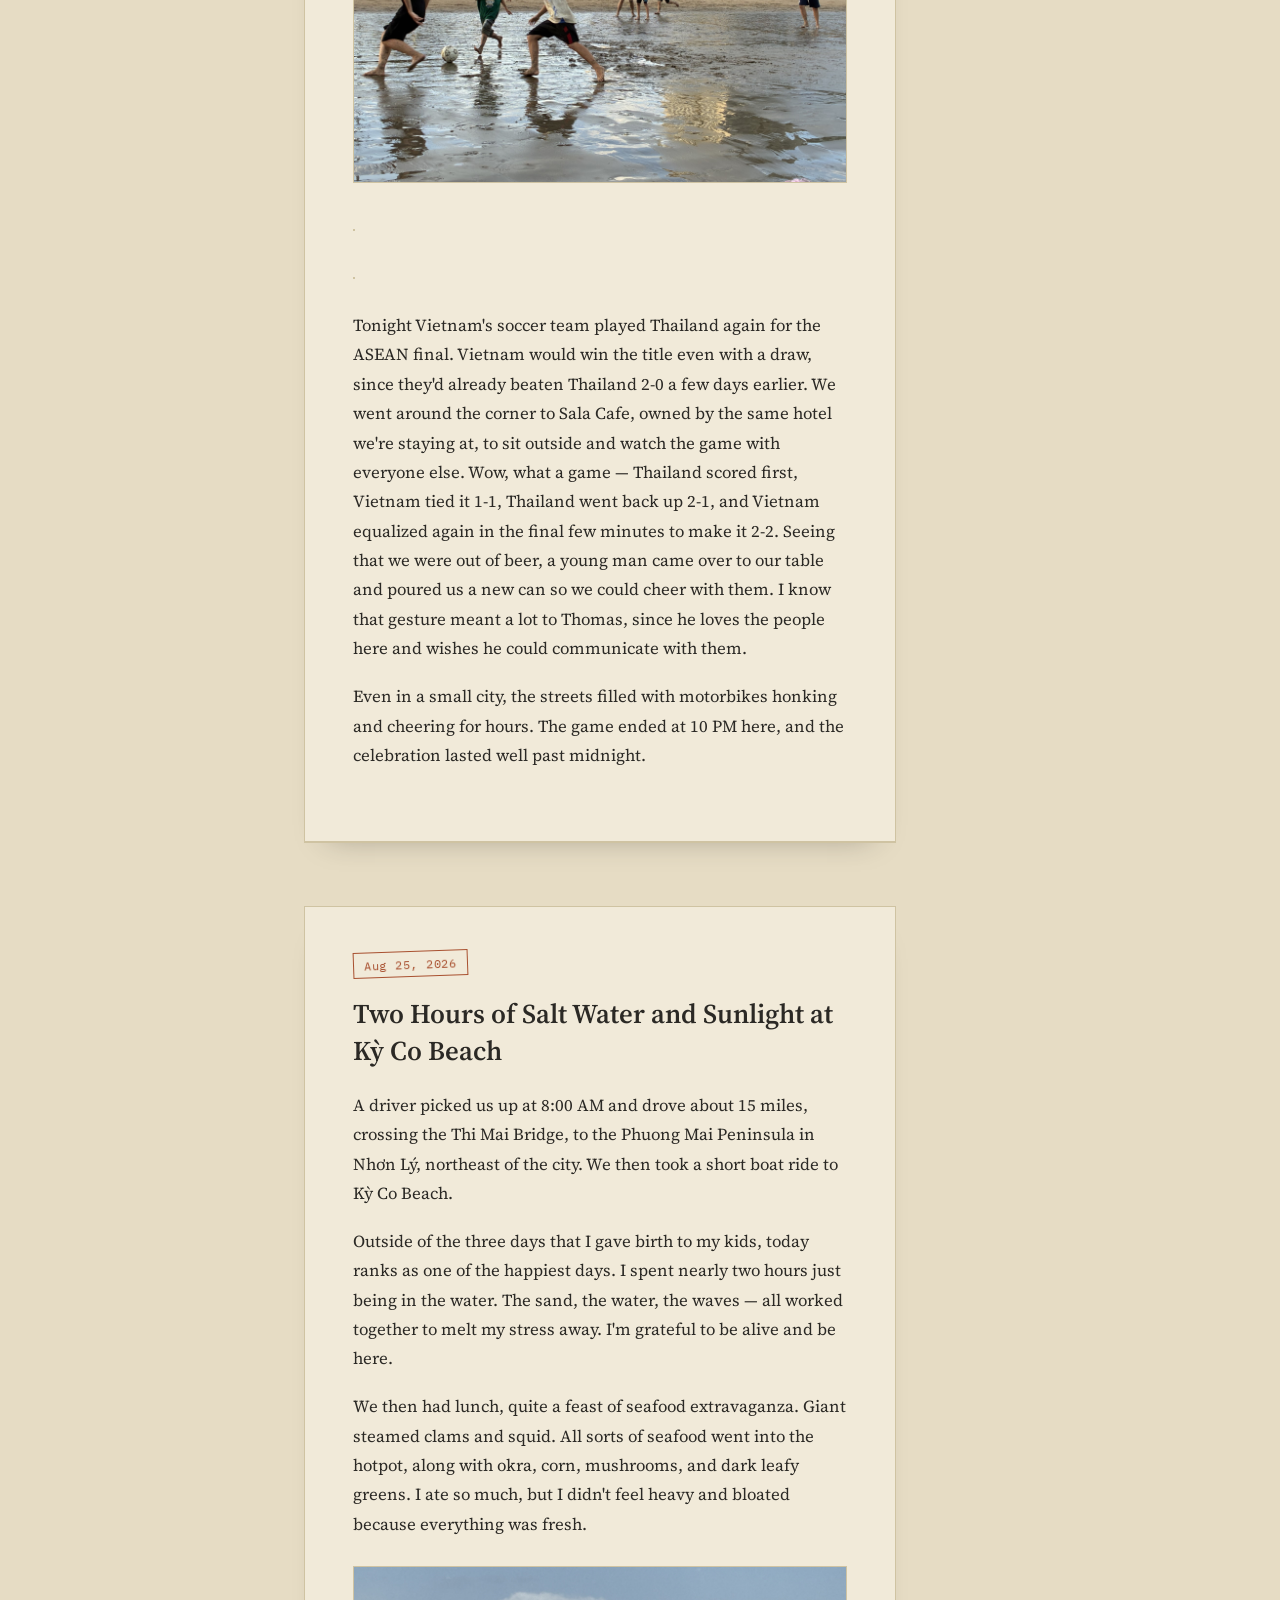
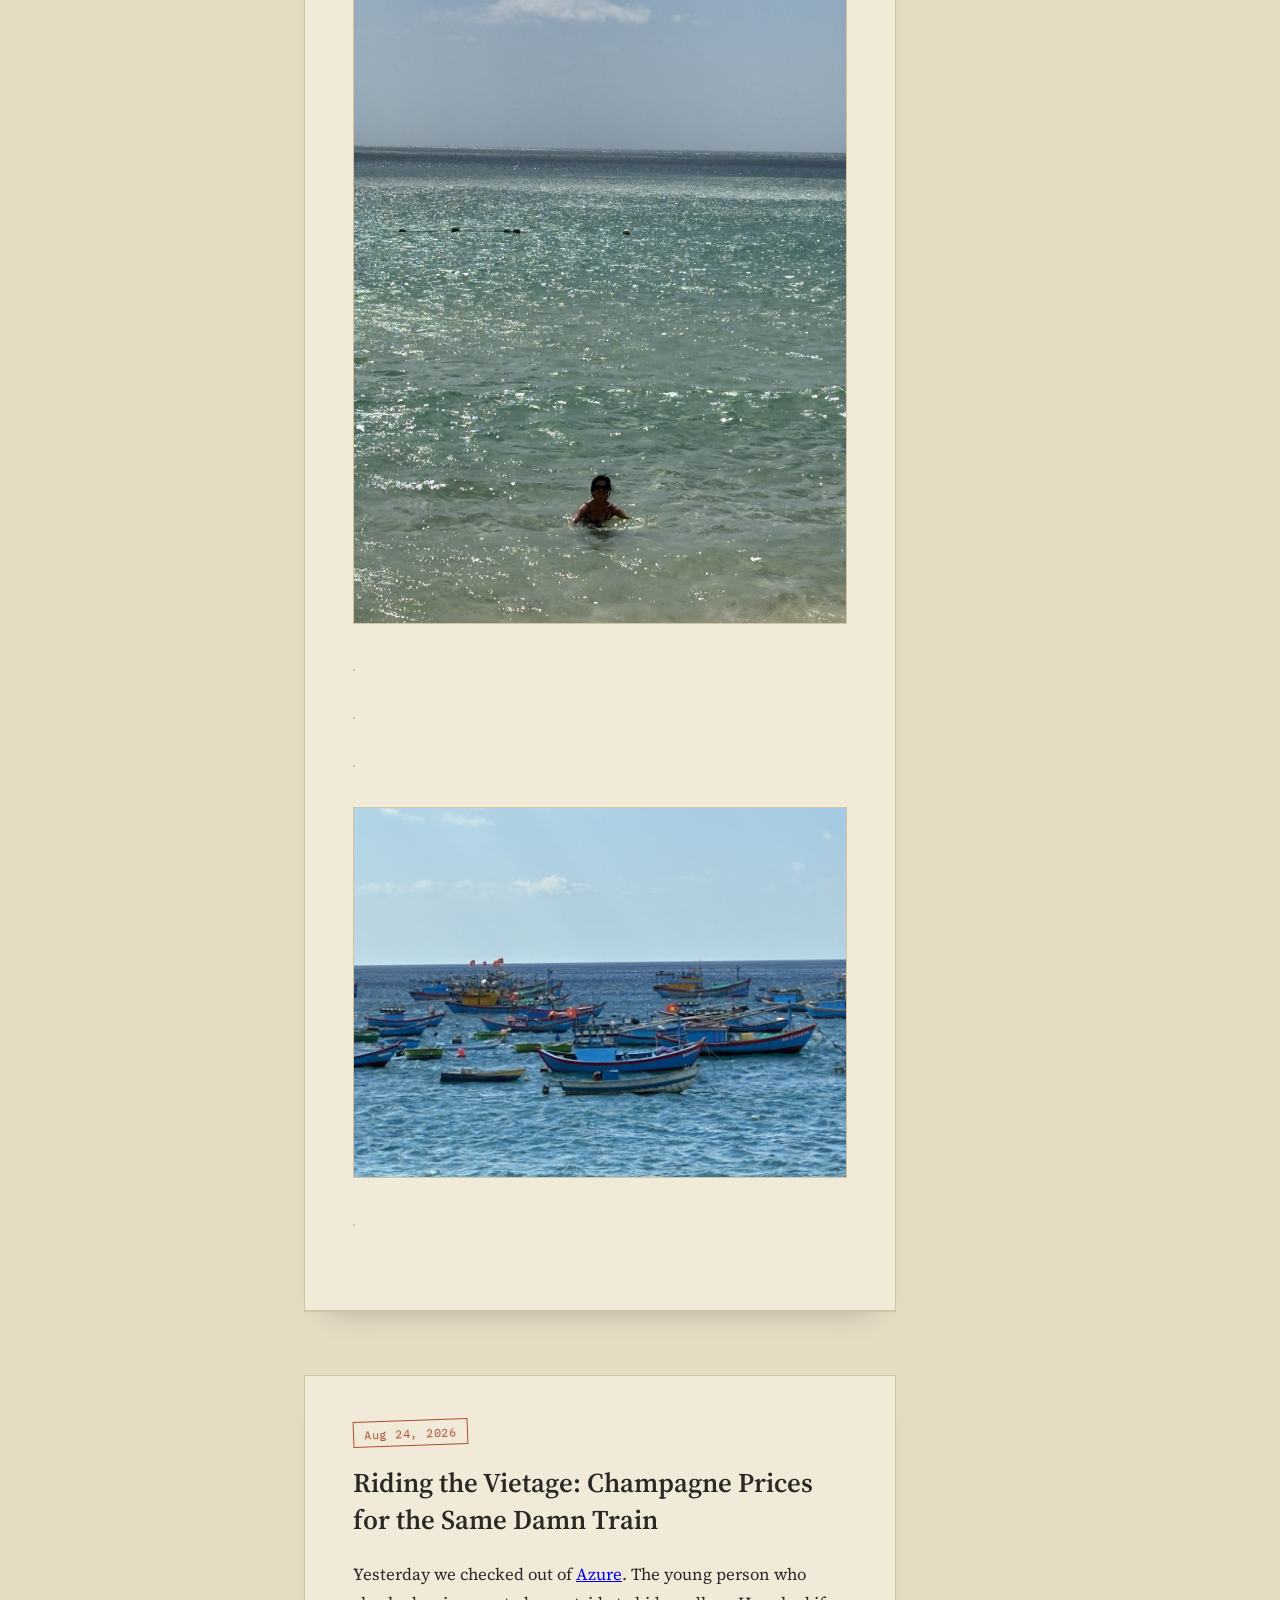
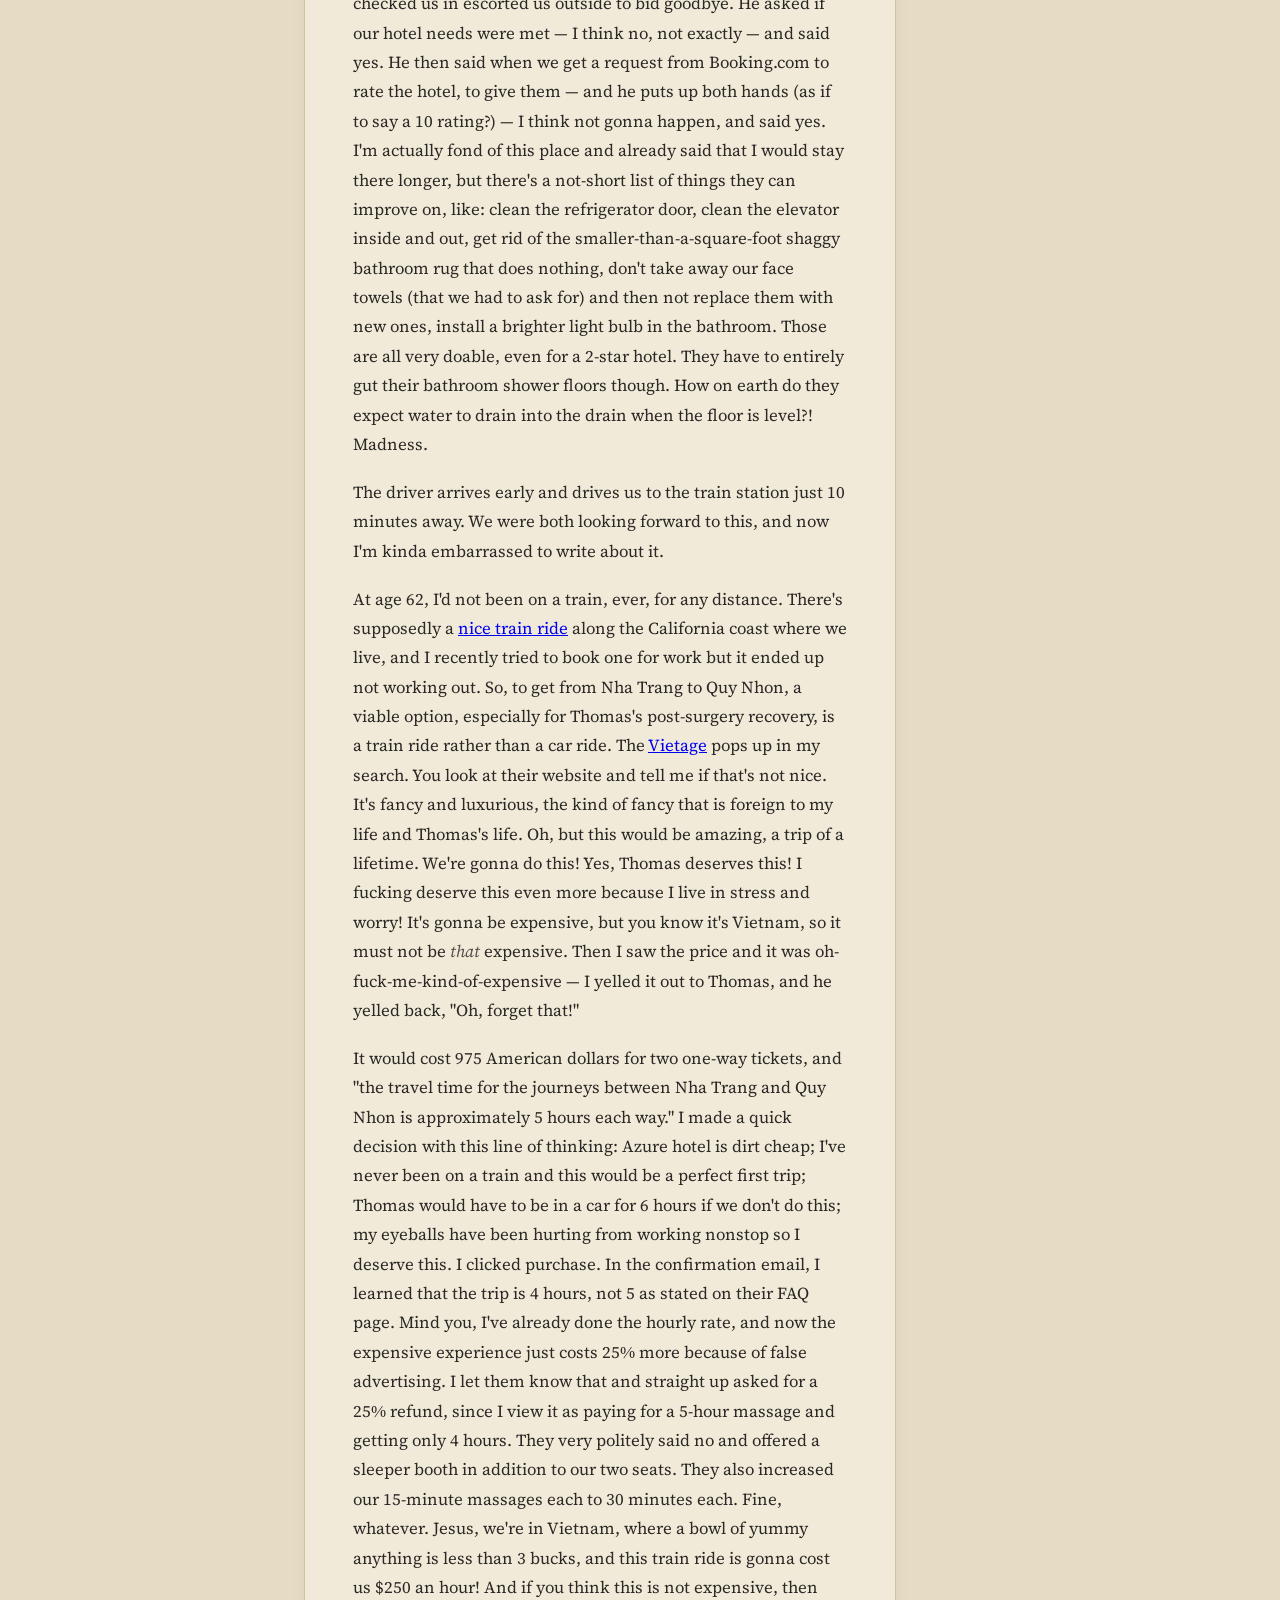
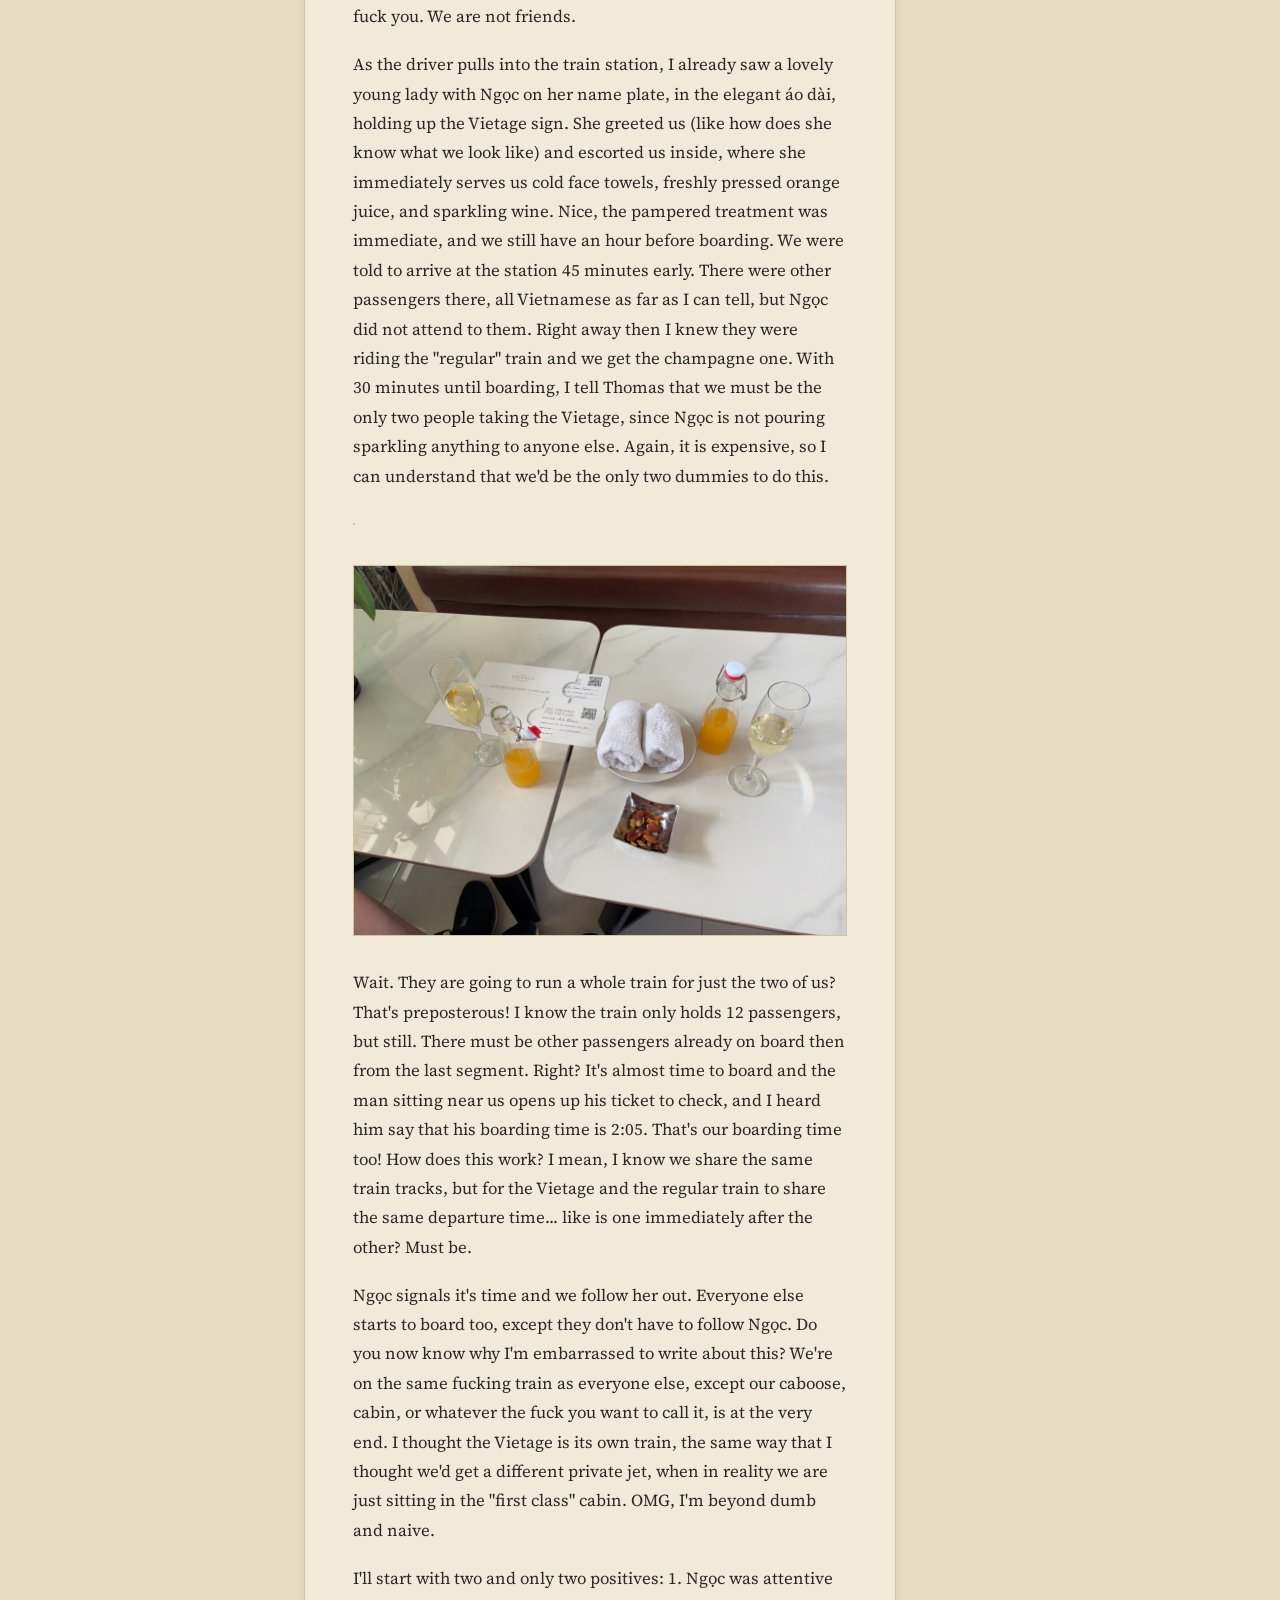
==== commit 8506cd53: "Update: 2026-08-31 10:03" ====
--- a/site/index.html
+++ b/site/index.html
@@ -12,7 +12,7 @@
     <div class="spine-title">Field&nbsp;Notes</div>
     <nav class="tabs">
       <div class="tab-month">August 2026</div>
-      <a class="tab-entry" href="#2026-08-30"><span class="tab-day">30</span><span class="tab-label">August 30, 2026</span></a>
+      <a class="tab-entry" href="#2026-08-30"><span class="tab-day">30</span><span class="tab-label">Everyone Is Asking You and Nobody Cares to Ask Me</span></a>
       <a class="tab-entry" href="#2026-08-29"><span class="tab-day">29</span><span class="tab-label">The Doorman Doubts I Know What I Want to Eat</span></a>
       <a class="tab-entry" href="#2026-08-28"><span class="tab-day">28</span><span class="tab-label">Five Kinds of Bananas and a Market That Wastes Nothing</span></a>
       <a class="tab-entry" href="#2026-08-27"><span class="tab-day">27</span><span class="tab-label">The Driver Who Knew Better</span></a>
@@ -43,12 +43,15 @@
         <span class="stamp-date">Aug 30, 2026</span>
         
       </div>
-      <h1>August 30, 2026</h1>
-      <div class="prose">
-        <p><img alt="" src="images/2026-08-30/IMG_2309.jpeg" /></p>
+      <h1>Everyone Is Asking You and Nobody Cares to Ask Me</h1>
+      <div class="prose">
+        <p>We went to <a href="https://benthanhmarket.vn/">Chợ Bến Thành</a> this morning, a 15-minute walk from our hotel. Thomas picked up a pair of prescription sunglasses from a shop just a block from the market. He's gotten a new pair each of the last four years we've been in Vietnam, because they're just over $100 instead of the $300+ he was quoted in the States — and that's with insurance. This market is really exclusively for tourists now; it's overpriced and extra crowded. Every vendor asks Thomas what he wants to buy and ignores me. I finally said out loud to Thomas, "Everyone is asking you and nobody cares to ask me." A shop owner sitting right there probably heard me and asked if I wanted to buy something. I smiled and said cảm ơn, confirming to her that it was a waste of breath to ask me anyway.</p>
+<p><img alt="" src="images/2026-08-30/IMG_2309.jpeg" /></p>
+<p>We went back to this coffee shop that had real coconut coffee. I noticed there's a bánh mì place in the same building, Grandma Lu's, on the 5th floor. Turns out it was one of the best I've had — I ordered the <a href="https://banhmigrandmalu.com/products/banh-mi-trung-nam-trufle">truffle mushroom and egg</a>, and it was perfect. I actually loved that it was smaller, about two-thirds of the normal size I see. I took these pictures while waiting for the sandwich.</p>
 <p><img alt="" src="images/2026-08-30/IMG_2302.jpeg" /></p>
 <p><img alt="" src="images/2026-08-30/IMG_2306.jpeg" /></p>
 <p><img alt="" src="images/2026-08-30/IMG_2307.jpeg" /></p>
+<p>This Guitar Park is so creatively named, but it also makes me miss Dolly Parton. She'll live on forever, though.</p>
 <p><img alt="" src="images/2026-08-30/IMG_2311.jpeg" /></p>
       </div>
     </article>
